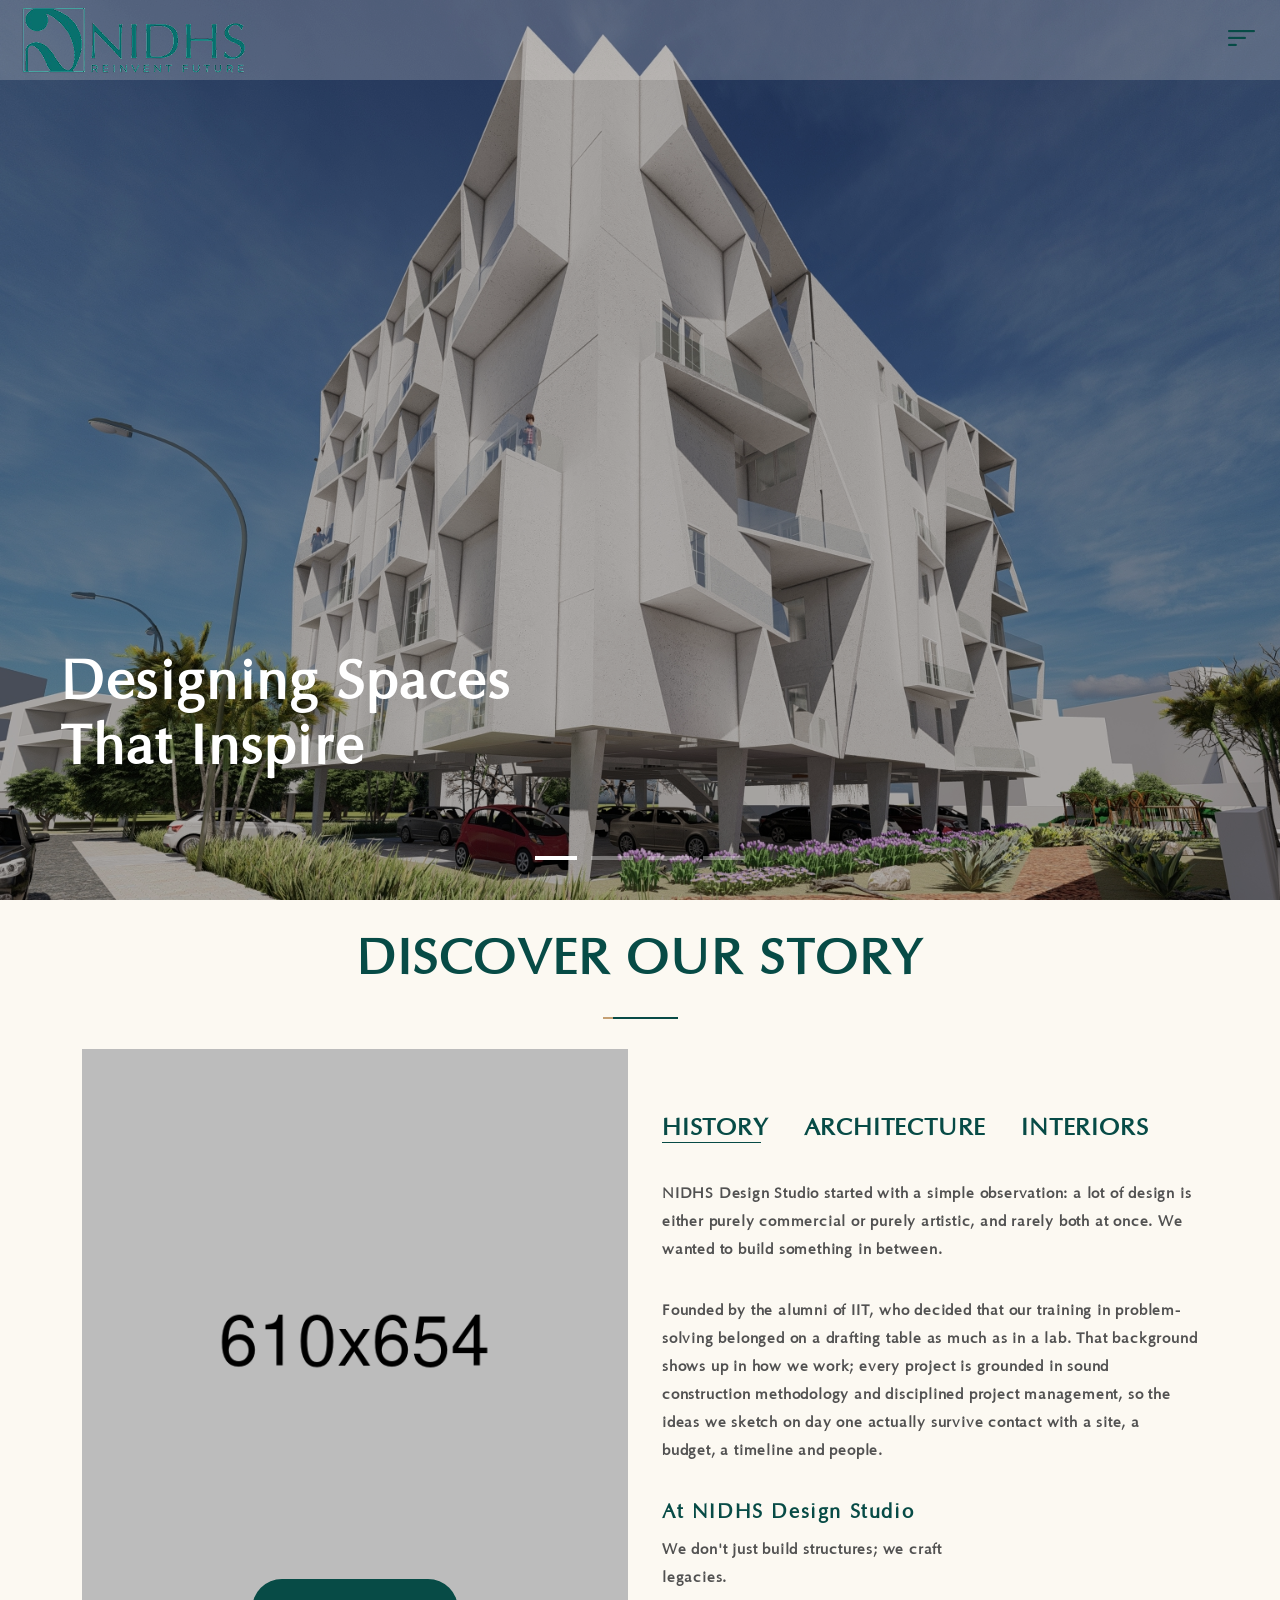
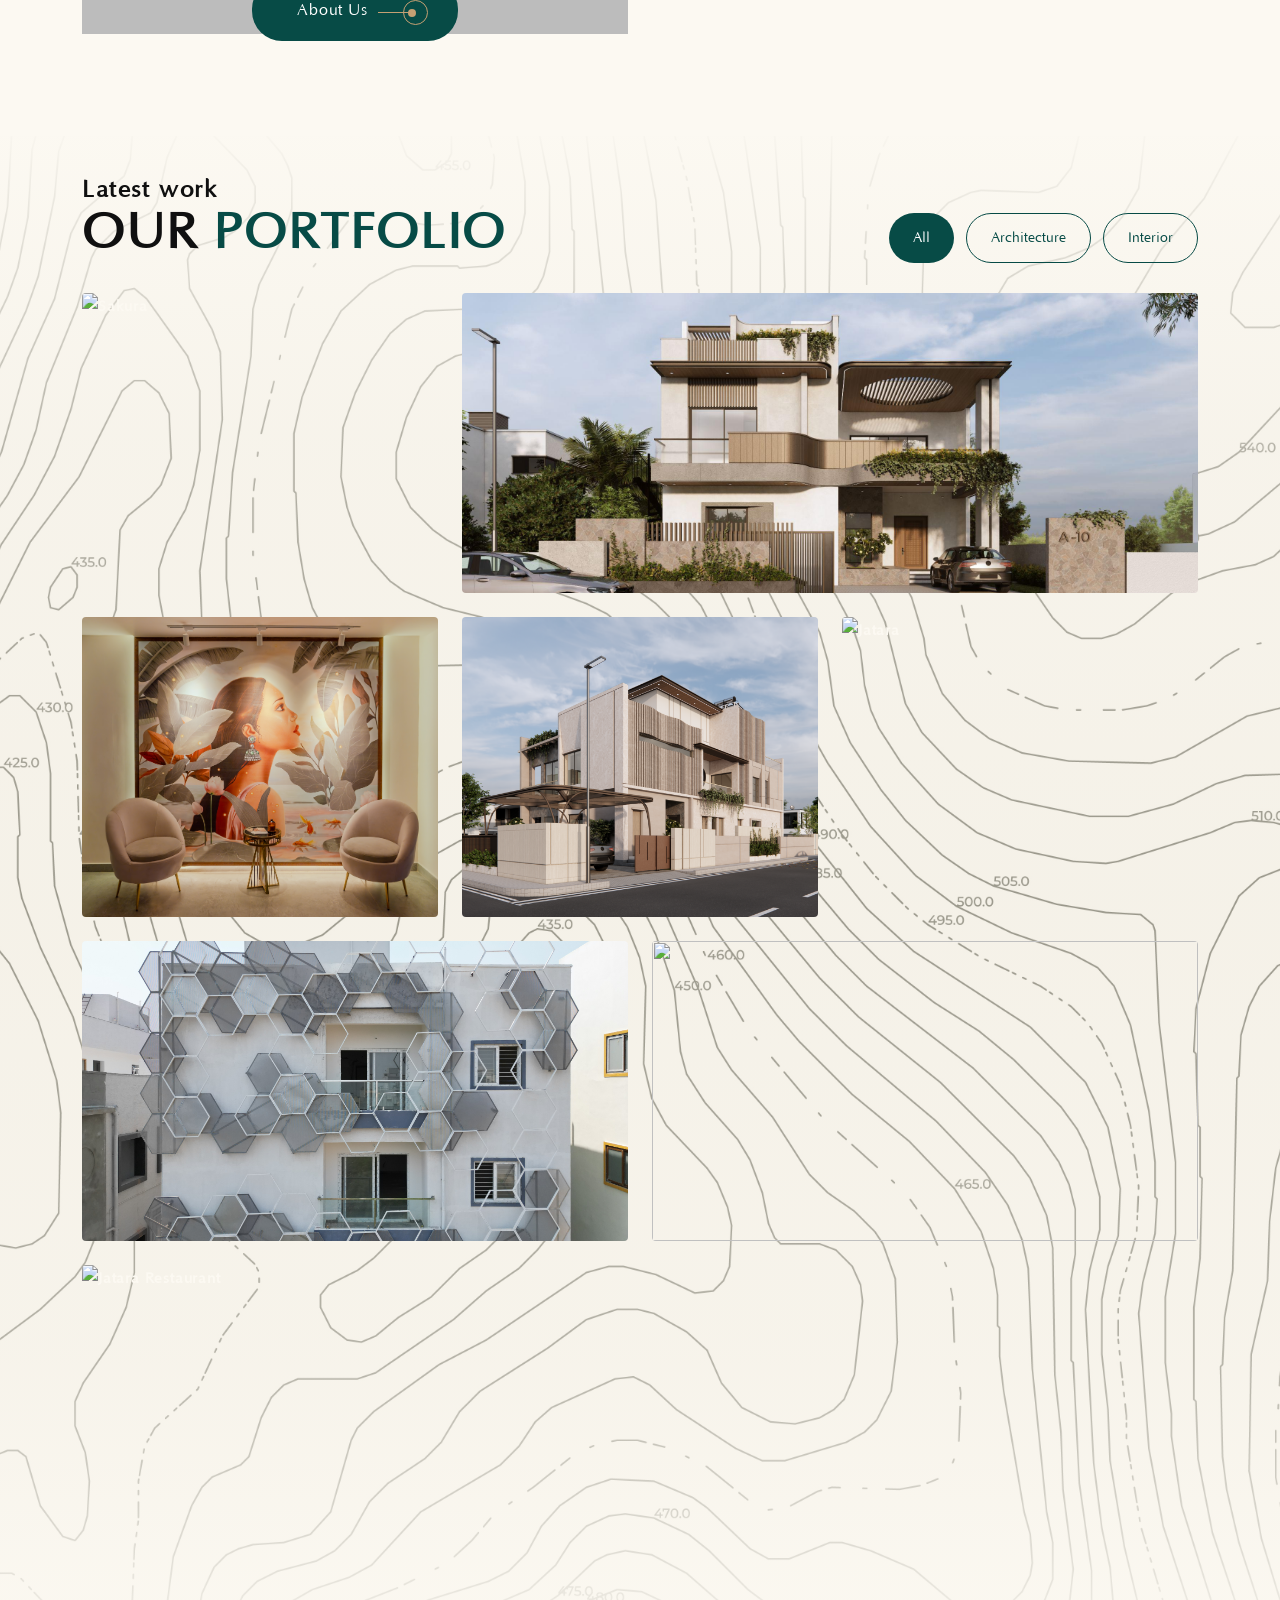
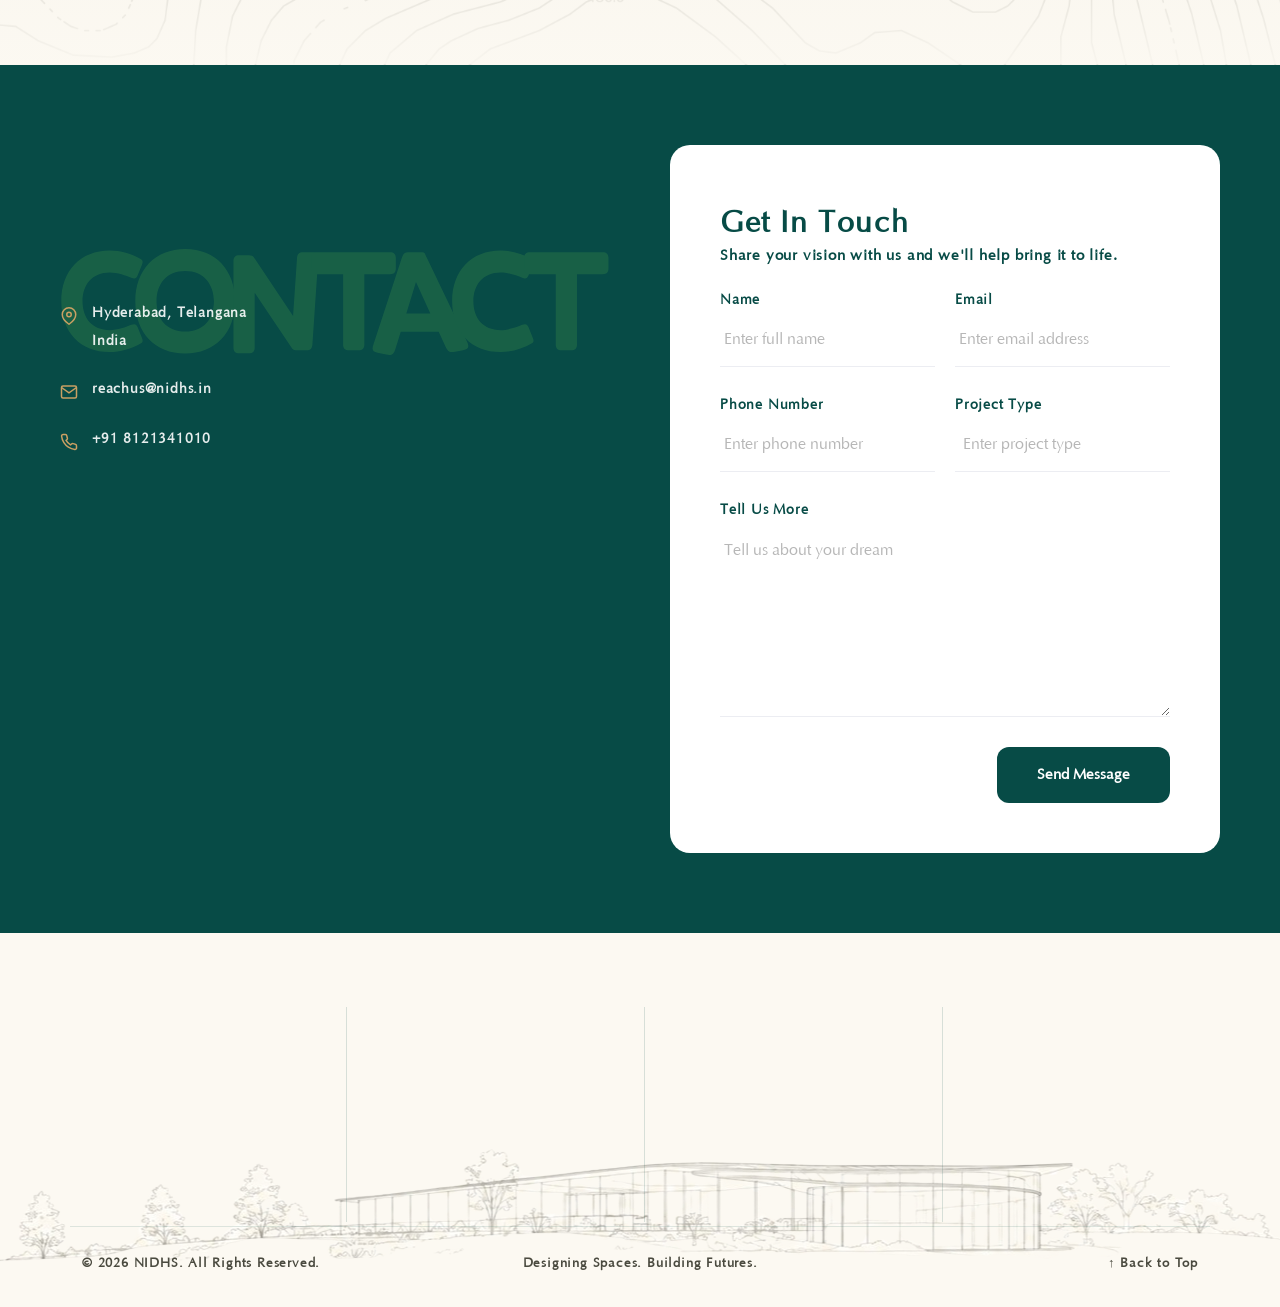
==== index.html @ 34f8f17a "Initial commit" ====
<!DOCTYPE HTML>
<html lang="en-US">

<head>
	<meta charset="UTF-8">
	<meta http-equiv="x-ua-compatible" content="ie=edge">
	<title>NIDHS</title>
	<meta name="description" content="">
	<meta name="viewport" content="width=device-width, initial-scale=1">
	<!-- Favicon -->
	<link rel="icon" type="image/png" sizes="56x56" href="assets/images/fav-icon/icon.png">
	<!-- bootstrap CSS -->
	<link rel="stylesheet" href="assets/css/bootstrap.min.css" type="text/css" media="all">
	<!-- carousel CSS -->
	<link rel="stylesheet" href="assets/css/owl.carousel.min.css" type="text/css" media="all">
	<!-- animate CSS -->
	<link rel="stylesheet" href="assets/css/animate.css" type="text/css" media="all">
	<!-- animated-text CSS -->
	<link rel="stylesheet" href="assets/css/animated-text.css" type="text/css" media="all">
	<!-- font-awesome CSS -->
	<link rel="stylesheet" href="assets/css/all.min.css" type="text/css" media="all">
	<!-- font-flaticon CSS -->
	<link rel="stylesheet" href="assets/css/flaticon.css" type="text/css" media="all">
	<!-- theme-default CSS -->
	<link rel="stylesheet" href="assets/css/theme-default.css" type="text/css" media="all">
	<!-- meanmenu CSS -->
	<link rel="stylesheet" href="assets/css/meanmenu.min.css" type="text/css" media="all">
	<!-- transitions CSS -->
	<link rel="stylesheet" href="assets/css/owl.transitions.css" type="text/css" media="all">
	<!-- venobox CSS -->
	<link rel="stylesheet" href="venobox/venobox.css" type="text/css" media="all">

	<!-- bootstrap icons -->
	<link rel="stylesheet" href="assets/css/bootstrap-icons.css" type="text/css" media="all">

	<!-- Main Style CSS -->
	<link rel="stylesheet" href="assets/css/style.css" type="text/css" media="all">
	<!-- responsive CSS -->
	<link rel="stylesheet" href="assets/css/responsive.css" type="text/css" media="all">

	<!-- modernizr js -->
	<script src="assets/js/vendor/modernizr-3.5.0.min.js"></script>
</head>

<body>

	<!-- loder -->
	 <div class="loader-wrapper">
		<!-- <div class="loader"></div> -->
		<video class="loader-video" autoplay muted playsinline>
        	<source src="assets/images/Nidhs_loader.mp4" type="video/mp4">
    	</video>
		<div class="loder-section left-section"></div>
		<div class="loder-section right-section"></div>
	</div> 



	<!--==================================================-->
	<!-- Start Main Menu Area -->
	<!--==================================================-->
	<div id="sticky-header" class="hendre_nav_manu two">
		<div class="container-fluid">
			<div class="row align-items-center">
				<div class="col-lg-2">
					<div class="logo">
						<a class="logo_img" href="index.html" title="hendre">
							<img src="assets/images/NIDHSlogo.png" alt="logo">
						</a>
						<a class="main_sticky" href="index.html" title="hendre">
							<img src="assets/images/NIDHSlogo.png" alt="logo">
						</a>
					</div>
				</div>
				<div class="col-lg-7">
					
				</div>
				<div class="col-lg-3">
					<div class="sidebar-btn style_two">
						<div class="nav-btn navSidebar-button style_two"><span><i class="bi bi-filter-left"></i></span></div>							
					</div>
				</div>
			</div>
		</div>
	</div>

	<!--==================================================-->
	<!-- Sidebar Cart Item -->
	<!--==================================================-->

	<div class="xs-sidebar-group info-group">
		<div class="xs-sidebar-widget">
			<div class="sidebar-widget-container">
				<div class="menu-visual-pane" >

					<div class="menu-visual-content">
						<h1>Designing <br>Spaces <br>That Inspire.</h1>

						<div class="menu-featured-project">
							<span class="fp-label">FEATURED PROJECT</span>
							<h4>Sakura -A Far Eastern Kitchen</h4>
							<p>Restaurant<br>Hyderabad, Telangana<br>2024</p>
							<a href="sakura.html" class="view-project-link">VIEW PROJECT <i class="fas fa-arrow-right"></i></a>
						</div>
					</div>
				</div>

				<!-- RIGHT: nav pane -->
				<div class="menu-nav-pane">
					<div class="menu-nav-header">
						<div class="menu-brand">
							<div class="logo">
							<a class="logo_img" href="index.html" title="hendre">
								<img src="assets/images/NIDHSlogo.png" alt="logo">
							</a>
							</div>
						</div>
						<a href="#" class="close-side-widget">
							<i class="fas fa-times"></i>
						</a>
					</div>

					<!-- <span class="menu-label">MENU</span> -->

					<!-- <ul class="menu-nav-list">
						<li><a href="#portfolio">PROJECTS <span>01</span></a></li>
						<li><a href="#aboutus">ABOUT <span>02</span></a></li>
						<li><a href="#blogs">BLOGS <span>03</span></a></li>
						<li><a href="#contactus">CONTACT <span>04</span></a></li>
					</ul> -->
					<ul class="menu-nav-list">
						<li><a href="#portfolio">PROJECTS </a></li>
						<li><a href="#aboutus">ABOUT </a></li>
						<li><a href="#blogs">BLOGS </a></li>
						<li><a href="#contactus">CONTACT </a></li>
					</ul>

					<div class="menu-contact-row">
						<div class="contact-item">
							<i class="fas fa-map-marker-alt"></i>
							<span>Hyderabad, Telangana<br>India</span>
						</div> 
						<div class="contact-item">
							<i class="fas fa-envelope"></i>
							<span>reachus@nidhs.in</span>
						</div>
						<div class="contact-item">
							<i class="fas fa-phone-alt"></i>
							<span>+91 8121341010</span>
						</div>
					</div>
				</div>

			</div>
		</div>
	</div>
	
	<!--==================================================-->
	<!--End Sidebar Cart Item -->
	<!--==================================================-->


	<!-- Hero Section -->
	<section id="herosection" class="hero-slider">
		<div class="hero-slider__track">

			<div class="hero-slider__slide is-active" data-index="0">
				<img class="hero-slider__media" src="assets/images/1.jpg" alt="">
				<div class="hero-slider__overlay"></div>
			</div>

			<div class="hero-slider__slide" data-index="1">
				<video class="hero-slider__media" autoplay muted playsinline loop>
					<source src="assets/images/portfolio/DJI_0181.MP4" type="video/mp4">
				</video>
				<div class="hero-slider__overlay"></div>
			</div>

			<div class="hero-slider__slide" data-index="2">
				<img class="hero-slider__media" src="assets/images/A54 - Elevation (2).png" alt="">
				<div class="hero-slider__overlay"></div>
			</div>

			<div class="hero-slider__slide" data-index="3">
				<img class="hero-slider__media" src="assets/images/BTR A10 - Elevation 1.jpg" alt="">
				<div class="hero-slider__overlay"></div>
			</div>

		</div>

		<div class="hero-slider__content">
			<h1 class="hero-slider__title">Designing Spaces<br>That Inspire</h1>
		</div>

		<div class="hero-slider__dots">
			<button class="hero-slider__dot is-active" data-slide="0" aria-label="Slide 1">
				<span class="hero-slider__dot-progress"></span>
			</button>
			<button class="hero-slider__dot" data-slide="1" aria-label="Slide 2">
				<span class="hero-slider__dot-progress"></span>
			</button>
			<button class="hero-slider__dot" data-slide="2" aria-label="Slide 3">
				<span class="hero-slider__dot-progress"></span>
			</button>
			<button class="hero-slider__dot" data-slide="3" aria-label="Slide 4">
				<span class="hero-slider__dot-progress"></span>
			</button>
		</div>
	</section>

	<!--==================================================-->
	<!-- Start about-area -->
	<!--==================================================-->

	<div id="aboutus" class="about-area one upper">
		<div class="container">
			<div class="row align-items-center">
				<div class="col-lg-12">
					<div class="section-title upper">
						<div class="main-title">
							<h1></h1>
						</div>
						<div class="sub-title">
							<h2>DISCOVER OUR <span>STORY</span></h2>
						</div>
					</div>

				</div>
			</div>
			<div class="row align-items-center">
				<div class="col-lg-6">
					<div class="single-about-left wow fadeInLeft">
						<div class="about-thumb">
							<img src="assets/images/about/about-one.png" alt="">
						</div>
						<div class="about-button">
							<a>About Us</a>
						</div>
					</div>
				</div>
				<div class="col-lg-6">
					<div class="single-about-right wow fadeInRight">
						<div class="appoinment-tab">
							<div class="tab">
								<ul class="tabs">
									<li class="boder"><a href="#">HISTORY</a></li>
									<li><a href="#">Architecture </a></li>
									<li><a href="#">Interiors</a></li>
								</ul> 
								<div class="tab_content">
									<div class="tabs_item">
										<div class="post-comment-description">
											<p> NIDHS Design Studio started with a simple observation: a lot of design is either purely commercial or purely artistic, and rarely both at once. We wanted to build something in between.</p>
											<p>Founded by the alumni of IIT, who decided that our training in problem-solving belonged on a drafting table as much as in a lab. That background shows up in how we work; every project is grounded in sound construction methodology and disciplined project management, so the ideas we sketch on day one actually survive contact with a site, a budget, a timeline and people. </p>
										</div>
										<!-- <div class="tab-thumb">
											<img src="assets/images/about/about-1.jpg" alt="">
										</div> -->
										<div class="tab-title">
											<h3>At NIDHS Design Studio</h3>
											<p>We don't just build structures; we craft legacies.</p>
										</div>
									</div> 
									<div class="tabs_item">
										<div class="post-comment-description">
											<p>We design buildings that hold up to scrutiny - structurally, functionally, and visually. Our approach starts with how a space will actually be used, not just how it will photograph. </p>
										</div>
										<div class="tab-thumb">
											<img src="assets/images/about/about-1.jpg" alt="">
										</div>

									</div> 
									<div class="tabs_item">
										<div class="post-comment-description">
											<p>Good interiors solve a problem before they express a style. We design homes, offices, and commercial spaces that fit the people using them - their habits, their scale, their budget — and still look like something worth walking into. </p>
										</div> 
										<div class="tab-thumb">
											<img src="assets/images/about/about-1.jpg" alt="">
										</div>
									</div>
								</div> 
							</div>
						</div>
					</div>
				</div>
			</div>
		</div>
	</div>
	
	<!--==================================================-->
	<!-- End about-area -->
	<!--==================================================-->

	<!--==================================================-->
	<!-- Start project-area -->
	<!--==================================================-->

	<div id="portfolio" class="project-area one upper">
		<div class="container">
			
			<div class="pf-header">
				<div class="pf-header__text">
					<h2 style="color: #101010; font-size:24px;">Latest work</h2>
					<div class="works-title">
						<h2 style="color: #101010; font-size:50px; font-weight:600; line-height:58px;">OUR <span style="color: #074B46;">PORTFOLIO</span></h2>
					</div>
				</div>

				<div class="pf-filters">
					<button class="pf-filter-btn is-active" data-filter="all">All</button>
					<button class="pf-filter-btn" data-filter="architecture">Architecture</button>
					<button class="pf-filter-btn" data-filter="interior">Interior</button>
				</div>
			</div>
			
			<div class="pf-grid">

				<div class="pf-box" data-category="architecture">
					<div class="pf-thumb">
						<img src="assets/images/portfolio/sakura/DMP00426-HDR.jpg" alt="Sakura">
					</div>
					<div class="pf-content">
						<!-- <h4>ARCHITECTURE</h4> -->
						<h3>Sakura<br> -A Far Eastern Kitchen <br>Jubilee Hills, Hyderabad</h3>
						<div class="pf-button"><a href="./sakura.html">View Details</a></div>
					</div>
				</div>

				<div class="pf-box pf-big" data-category="architecture">
					<div class="pf-thumb">
						<img src="assets/images/portfolio/A10_preview.jpg" alt="Villa A10">
					</div>
					<div class="pf-content">
						<!-- <h4>ARCHITECTURE</h4> -->
						<h3>Luxury Modern <br> Building A10 <br> Hyderabad</h3>
						<div class="pf-button"><a href="./villaA10.html">View Details</a></div>
					</div>
				</div>

				<div class="pf-box" data-category="interior">
					<div class="pf-thumb">
						<img src="assets/images/portfolio/skintis/DMP00104-HDR-Enhanced-NR.jpg" alt="Sakura">
					</div>
					<div class="pf-content">
						<!-- <h4>ARCHITECTURE</h4> -->
						<h3>Feature Wall Design <br>Jubilee Hills, Hyderabad</h3>
						<div class="pf-button"><a href="./skintis.html">View Details</a></div>
					</div>
				</div>

				<div class="pf-box" data-category="architecture">
					<div class="pf-thumb">
						<img src="assets/images/portfolio/A54/A54 - Elevation (2).png" alt="">
					</div>
					<div class="pf-content">
						<!-- <h4>ARCHITECTURE</h4> -->
						<h3>Independent Building <br> A54 <br> Hyderabad</h3>
						<div class="pf-button"><a href="./villaA54.html">View Details</a></div>
					</div>
				</div>
	

				<div class="pf-box" data-category="interior">
					<div class="pf-thumb">
						<img src="assets/images/portfolio/jatara/DMP00693-HDR.jpg" alt="Jatara">
					</div>
					<div class="pf-content">
						<!-- <h4>ARCHITECTURE</h4> -->
						<h3>Jatara <br> Restaurant <br> Hyderabd</h3>
						<div class="pf-button"><a href="./jatara.html">View Details</a></div>
					</div>
				</div>

				<div class="pf-box" data-category="interior">
					<div class="pf-thumb">
						<img src="assets/images/portfolio/proj5.JPG" alt="">
					</div>
					<div class="pf-content">
						<!-- <h4>ARCHITECTURE</h4> -->
						<h3>Villa Interior</h3>
						<div class="pf-button"><a href="./villaA10.html">View Details</a></div>
					</div>
				</div>

				<div class="pf-box" data-category="architecture">
					<div class="pf-thumb">
						<img src="assets/images/portfolio/skintis/DMP00343-HDR.jpg" alt="">
					</div>
					<div class="pf-content">
						<!-- <h4>ARCHITECTURE</h4> -->
						<h3>Skintis Dermatology Clinic<br> Hyderabad</h3>
						<div class="pf-button"><a href="./skintis.html">View Details</a></div>
					</div>
				</div>	
			

				<div class="pf-box pf-big" data-category="interior">
					<div class="pf-thumb">
						<img src="assets/images/portfolio/jatara/DMP00651-HDR.jpg" alt="Jatara Restaurant">
					</div>
					<div class="pf-content">
						<!-- <h4>ARCHITECTURE</h4> -->
						<h3>Indian Restaurant <br> Interior <br> Hyderabad</h3>
						<div class="pf-button"><a href="./jatara.html">View Details</a></div>
					</div>
				</div>

			</div>
		</div>
	</div>

	<!--==================================================-->
	<!-- End project-area -->
	<!--==================================================-->

	<!--==================================================-->
	<!-- Start blog-area -->
	<!--==================================================-->

	<!-- <div id="blogs" class="blog-area one upper">
		<div class="container">
			<div class="row align-items-center">
				<div class="col-lg-12">
					<div class="section-title upper pb-3">
						<div class="main-title">
							<h1>BLOG POST </h1>
						</div>
						<div class="sub-title">
							<h2>LATEST <span>BLOGS</span></h2>
						</div>
					</div>
					
				</div>
			</div>
			<div class="row">
				<div class="col-lg-4 col-md-6">
					<div class="single-blog-box wow fadeInLeft">
						<div class="blog-thumb">
							<img src="assets/images/portfolio/proj4.JPG" alt="">
						</div>
						<div class="blog-title">
							<h4>August 10, 2024 <span>Interior</span></h4>
							<h3><a >Top 10 Modern Building Design in Califronia, USA</a></h3>
						</div>
						<div class="blog-button">
							<a>View Details</a>
						</div>
					</div>
				</div>
				<div class="col-lg-4 col-md-6">
					<div class="single-blog-box wow fadeInUp">
						<div class="blog-thumb">
							<img src="assets/images/portfolio/proj5.JPG" alt="">
						</div>
						<div class="blog-title">
							<h4>August 10, 2024 <span>Interior</span></h4>
							<h3><a>Best Equipment for Architecture and Interior Design</a></h3>
						</div>
						<div class="blog-button">
							<a>View Details</a>
						</div>
					</div>
				</div>
				<div class="col-lg-4 col-md-6">
					<div class="single-blog-box wow fadeInRight">
						<div class="blog-thumb">
							<img src="assets/images/portfolio/proj4.JPG" alt="">
						</div>
						<div class="blog-title">
							<h4>August 10, 2024 <span>Interior</span></h4>
							<h3><a>5 Awesome and Beautiful House in Dhaka, Bangladesh</a></h3>
						</div>
						<div class="blog-button">
							<a>View Details</a>
						</div>
					</div>
				</div>
			</div>
		</div>
	</div>
	 -->
	<!--==================================================-->
	<!-- End blog-area -->
	<!--==================================================-->

	<section id="contactus" class="cu-contact">
		<div class="cu-contact__inner">

			<div class="cu-contact__info">
				
				<div class="cu-contact__bg-decor" style="background-image: url('assets/images/CONTACT.svg')"></div>

				<!-- <div class="cu-contact__info-content">
					<h2 class="cu-contact__title">Let's Talk  <br> About Your <span style="color: #51BB6F;"> Project </span></h2>
					
					<p class="cu-contact__subtitle">We'll create high-quality Interior and exterior construction. Converting  your style into your living spaces and buildings.</p>
				</div> -->

				<div class="cu-contact__details">
					<div class="cu-contact__detail-item">
						<span class="cu-contact__icon">
							<svg width="18" height="18" viewBox="0 0 24 24" fill="none" stroke="currentColor" stroke-width="2"><path d="M21 10c0 7-9 13-9 13s-9-6-9-13a9 9 0 0 1 18 0z"/><circle cx="12" cy="10" r="3"/></svg>
						</span>
						<span>Hyderabad, Telangana<br>India</span>
					</div>
					<div class="cu-contact__detail-item">
						<span class="cu-contact__icon">
							<svg width="18" height="18" viewBox="0 0 24 24" fill="none" stroke="currentColor" stroke-width="2"><path d="M4 4h16v16H4z" opacity="0"/><path d="M22 6l-10 7L2 6"/><rect x="2" y="4" width="20" height="16" rx="2"/></svg>
						</span>
						<span>reachus@nidhs.in</span>
					</div>
					<div class="cu-contact__detail-item">
						<span class="cu-contact__icon">
							<svg width="18" height="18" viewBox="0 0 24 24" fill="none" stroke="currentColor" stroke-width="2"><path d="M22 16.92v3a2 2 0 0 1-2.18 2 19.79 19.79 0 0 1-8.63-3.07 19.5 19.5 0 0 1-6-6 19.79 19.79 0 0 1-3.07-8.67A2 2 0 0 1 4.11 2h3a2 2 0 0 1 2 1.72c.127.96.361 1.903.7 2.81a2 2 0 0 1-.45 2.11L8.09 9.91a16 16 0 0 0 6 6l1.27-1.27a2 2 0 0 1 2.11-.45c.907.339 1.85.573 2.81.7A2 2 0 0 1 22 16.92z"/></svg>
						</span>
						<span>+91 8121341010</span>
					</div>
				</div>
			</div>

			<div class="cu-contact__card">
				<h3 style="color: #074B46;">Get In Touch</h3>
				<p  style="color: #074B46;">Share your vision with us and we'll help bring it to life.</p>
				<form class="cu-contact__form">

					<div class="cu-contact__row">
						<div class="cu-contact__field">
							<label style="color: #074B46;">Name</label>
							<input type="text" name="name" placeholder="Enter full name" required>
						</div>
						<div class="cu-contact__field">
							<label style="color: #074B46;">Email</label>
							<input type="email" name="email" placeholder="Enter email address" required>
						</div>
					</div>

					<div class="cu-contact__row">
						<div class="cu-contact__field">
							<label style="color: #074B46;">Phone Number</label>
							<input type="tel" name="phone" placeholder="Enter phone number">
						</div>
						<div class="cu-contact__field">
							<label style="color: #074B46;">Project Type</label>
							<input type="text" name="project_type" placeholder=" Enter project type">
						</div>
					</div>

					<div class="cu-contact__field cu-contact__field--full">
						<label style="color: #074B46;">Tell Us More</label>
						<textarea name="message" rows="6" placeholder="Tell us about your dream"></textarea>
					</div>

					<button type="submit" class="cu-contact__submit">Send Message</button>
				</form>
			</div>

		</div>
	</section>

	<!--==================================================-->
	<!-- Start Footer Section  -->
	<!--==================================================-->

	<div class="footer-section upper">
		<div class="container" >
			<div class="row footer-row">

				<div class="col-lg-3 col-md-6">
					<div class="widgets-company-info-box wow fadeInUp">
						<div class="footer-logo">
							<a class="logo_img" href="index.html" title="hendre">
								<img src="assets/images/NIDHSlogo.png" alt="logo">
							</a>
						</div>
						<div class="company-info-desc">
							<p>NIDHS is an architecture and design studio driven by innovation, craftsmanship and a commitment to creating meaningful spaces.</p>
						</div>
					</div>
				</div>

				<div class="col-lg-3 col-md-6">
					<div class="widgets-company-info wow fadeInLeft">
						<div class="widgets-company-content">
							<div class="widgets-company-title">
								<h3>Explore</h3>
								<div class="footer-underline"></div>
							</div>
							<div class="widgets-company-icon-list">
								<ul>
									<li><a class="a" href="#aboutus">About Us</a></li>
									<li><a class="a" href="#portfolio">Projects</a></li>
									<li><a class="a" href="#blogs">Blogs</a></li>
									<li><a class="a" href="#contactus">Contact</a></li>
								</ul>
							</div>
						</div>
					</div>
				</div>

				<div class="col-lg-3 col-md-6">
					<div class="widgets-company-info wow fadeInLeft">
						<div class="widgets-company-content">
							<div class="widgets-company-title">
								<h3>Contact</h3>
								<div class="footer-underline"></div>
							</div>
							<div class="widgets-company-icon-list">
								<ul class="contact-list">
									<li><i class="bi bi-geo-alt"></i> <span>Hyderabad, Telangana India</span></li>
									<li><i class="bi bi-envelope"></i> <span>reachus@nidhs.in</span></li>
									<li><i class="bi bi-telephone"></i> <span>+91 8121341010</span></li>
								</ul>
							</div>
						</div>
					</div>
				</div>

				<div class="col-lg-3 col-md-6">
					<div class="widgets-company-info wow fadeInLeft">
						<div class="widgets-company-content">
							<div class="widgets-company-title">
								<h3>Follow Us</h3>
								<div class="footer-underline"></div>
							</div>
							<div class="widgets-company-icon-list">
								<ul class="social-list">
									<li><a class="a" href="#"><i class="fab fa-instagram"></i> Instagram</a></li>
									<li><a class="a" href="#"><i class="fab fa-linkedin-in"></i> LinkedIn</a></li>
								</ul>
							</div>
						</div>
					</div>
				</div>

			</div>

		
			<div class="row mg-tp align-items-center footer-bottom-row">
				<div class="col-lg-4">
					<div class="copy-rights">
						<p>© 2026 NIDHS. All Rights Reserved.</p>
					</div>
				</div>
				<div class="col-lg-4 text-center">
					<p class="footer-tagline">Designing Spaces. Building Futures.</p>
				</div>
				<div class="col-lg-4 text-end">
					<a class="a back-to-top" href="#top">↑ Back to Top</a>
				</div>
			</div>

		</div>
	</div>

	<!--==================================================-->
	<!-- End  Footer Section  -->
	<!--==================================================-->



	<!-- jquery js -->
	<script src="assets/js/vendor/jquery-3.6.2.min.js"></script>
	<!-- bootstrap js -->
	<script src="assets/js/bootstrap.min.js"></script>
	<!-- carousel js -->
	<script src="assets/js/owl.carousel.min.js"></script>
	<!-- counterup js -->
	<script src="assets/js/jquery.counterup.min.js"></script>
	<!-- waypoints js -->
	<script src="assets/js/waypoints.min.js"></script>
	<!-- wow js -->
	<script src="assets/js/wow.js"></script>
	<!-- imagesloaded js -->
	<script src="assets/js/imagesloaded.pkgd.min.js"></script>
	<!-- venobox js -->
	<script src="venobox/venobox.js"></script>

	<!--  animated-text js -->
	<script src="assets/js/animated-text.js"></script>
	<!-- venobox min js -->
	<script src="venobox/venobox.min.js"></script>
	<!-- isotope js -->
	<script src="assets/js/isotope.pkgd.min.js"></script>
	<!-- jquery meanmenu js -->
	<script src="assets/js/jquery.meanmenu.js"></script>

	<!-- jquery scrollup js -->
	<script src="assets/js/jquery.scrollUp.js"></script>

	<script src="assets/js/jquery.barfiller.js"></script>
	<!-- jquery js -->

	<script src="assets/js/popper.min.js"></script>

	<!-- theme js -->
	<script src="assets/js/theme.js"></script>
	<script src="assets/js/hero.js"></script>

	<!-- nav links auto closing sidebar -->
	<script>
	document.addEventListener('DOMContentLoaded', function () {
		var sidebarGroup = document.querySelector('.xs-sidebar-group.info-group');
		if (!sidebarGroup) return;

		var navLinks = sidebarGroup.querySelectorAll('.menu-nav-list a');

		navLinks.forEach(function (link) {
			link.addEventListener('click', function () {
				sidebarGroup.classList.remove('isActive');
			});
		});
	});
	</script>

	<!-- nav apearing on scroll -->

	<script>
		document.addEventListener('DOMContentLoaded', function () {
			var header = document.getElementById('sticky-header');
			var hero = document.getElementById('herosection');

			if (!header || !hero) return;

			var lastScrollY = window.scrollY;
			var SCROLL_UP_THRESHOLD = 3;

			window.addEventListener('scroll', function () {
				var currentScrollY = window.scrollY;
				var heroHeight = hero.offsetHeight;
				var withinHero = currentScrollY < heroHeight;

				if (withinHero) {
					// always visible while in the hero
					header.classList.remove('nav-hidden');
				} else {
					// past the hero: hide on scroll down, show on 3px+ scroll up
					if (currentScrollY > lastScrollY) {
						header.classList.add('nav-hidden');
					} else if (currentScrollY < lastScrollY - SCROLL_UP_THRESHOLD) {
						header.classList.remove('nav-hidden');
					}
				}

				lastScrollY = currentScrollY;
			}, { passive: true });
		});
	</script>

	<!-- for project background transition -->
	<script>
		document.addEventListener('DOMContentLoaded', function () {
			var section = document.querySelector('.project-area.one.upper');
			if (!section) return;

			var observer = new IntersectionObserver(function (entries) {
				entries.forEach(function (entry) {
					if (entry.isIntersecting) {
						section.classList.add('is-visible');
						observer.unobserve(entry.target);
					}
				});
			}, {
				threshold: 0.15
			});

			observer.observe(section);
		});
	</script>
	
	<!-- projects grid rearranging -->
	<!-- <script>
		document.addEventListener('DOMContentLoaded', function () { 
			var grid = document.querySelector('.pf-grid');
			if (!grid) return;

			var boxes = Array.prototype.slice.call(grid.querySelectorAll('.pf-box'));
			var HOVER_DELAY = 150;      // delay before fully resetting on leave
			var TRANSITION_MS = 550;    // match/slightly exceed your CSS transition duration

			var currentActive = null;
			var pendingBox = null;
			var locked = false;
			var lockTimer = null;
			var leaveTimer = null;

			function applyActive(box) {
				boxes.forEach(function (b) {
					if (b === box) {
						b.classList.add('pf-active');
						b.classList.remove('pf-shrink');
					} else {
						b.classList.remove('pf-active');
						b.classList.add('pf-shrink');
					}
				});
			}

			function lock() {
				locked = true;
				clearTimeout(lockTimer);
				lockTimer = setTimeout(function () {
					locked = false;
					// if the mouse settled on a different box while locked, honor it now
					if (pendingBox && pendingBox !== currentActive) {
						activate(pendingBox);
					}
				}, TRANSITION_MS);
			}

			function activate(box) {
				clearTimeout(leaveTimer);
				if (box === currentActive) return;
				currentActive = box;
				applyActive(box);
				lock();
			}

			function resetAll() {
				currentActive = null;
				pendingBox = null;
				boxes.forEach(function (b) {
					b.classList.remove('pf-active');
					b.classList.remove('pf-shrink');
				});
			}

			boxes.forEach(function (box) {
				box.addEventListener('mouseenter', function () {
					clearTimeout(leaveTimer);
					pendingBox = box;
					if (locked) return;      // mid-transition — just remember, don't switch yet
					activate(box);
				});

				box.addEventListener('mouseleave', function () {
					if (pendingBox === box) pendingBox = null;
					leaveTimer = setTimeout(function () {
						if (!pendingBox) resetAll();
					}, HOVER_DELAY);
				});
			});

			grid.addEventListener('mouseleave', function () {
				pendingBox = null;
				leaveTimer = setTimeout(resetAll, HOVER_DELAY);
			});
		});
	</script> -->

	<!-- for project filters -->
	<script>
		document.addEventListener('DOMContentLoaded', function () {
			var filterBtns = document.querySelectorAll('.pf-filter-btn');
			var boxes = document.querySelectorAll('.pf-box');

			filterBtns.forEach(function (btn) {
				btn.addEventListener('click', function () {
					var filter = btn.getAttribute('data-filter');

					filterBtns.forEach(function (b) { b.classList.remove('is-active'); });
					btn.classList.add('is-active');

					boxes.forEach(function (box) {
						var category = box.getAttribute('data-category');
						if (filter === 'all' || category === filter) {
							box.classList.remove('pf-hidden');
						} else {
							box.classList.add('pf-hidden');
						}
					});
				});
			});
		});
	</script>

	<script>
		document.querySelector('.cu-contact__form').addEventListener('submit', function (e) {
		e.preventDefault();

		const form = e.target;
		const name = form.name.value.trim();
		const email = form.email.value.trim();
		const phone = form.phone.value.trim();
		const projectType = form.project_type.value.trim();
		const message = form.message.value.trim();

		const text =
			`*Hey NIDHS!*%0A` +
			`This is ${encodeURIComponent(name)}%0A` +
			`Email- ${encodeURIComponent(email)}%0A` +
			`Phone- ${encodeURIComponent(phone)}%0A` +
			`Project Type- ${encodeURIComponent(projectType)}%0A` +
			`My Message- ${encodeURIComponent(message)}`;

		const whatsappNumber = "919908818319"; // country code + number, no + or spaces
		const url = `https://wa.me/${whatsappNumber}?text=${text}`;

		window.open(url, '_blank');
		});
	</script>

</body>

</html>
---- assets/css/animated-text.css ----
.cd-words-wrapper{display:inline-block;position:relative;text-align:left}.cd-words-wrapper b{display:inline-block;position:absolute;white-space:nowrap;left:0;top:0}.cd-words-wrapper b.is-visible{position:relative}.no-js .cd-words-wrapper b{opacity:0}.no-js .cd-words-wrapper b.is-visible{opacity:1}.cd-headline.rotate-1 .cd-words-wrapper{-webkit-perspective:300px;-moz-perspective:300px;perspective:300px}.cd-headline.rotate-1 b{opacity:0;-webkit-transform-origin:50% 100%;-moz-transform-origin:50% 100%;-ms-transform-origin:50% 100%;-o-transform-origin:50% 100%;transform-origin:50% 100%;-webkit-transform:rotateX(180deg);-moz-transform:rotateX(180deg);-ms-transform:rotateX(180deg);-o-transform:rotateX(180deg);transform:rotateX(180deg)}.cd-headline.rotate-1 b.is-visible{opacity:1;-webkit-transform:rotateX(0deg);-moz-transform:rotateX(0deg);-ms-transform:rotateX(0deg);-o-transform:rotateX(0deg);transform:rotateX(0deg);-webkit-animation:cd-rotate-1-in 1.2s;-moz-animation:cd-rotate-1-in 1.2s;animation:cd-rotate-1-in 1.2s}.cd-headline.rotate-1 b.is-hidden{-webkit-transform:rotateX(180deg);-moz-transform:rotateX(180deg);-ms-transform:rotateX(180deg);-o-transform:rotateX(180deg);transform:rotateX(180deg);-webkit-animation:cd-rotate-1-out 1.2s;-moz-animation:cd-rotate-1-out 1.2s;animation:cd-rotate-1-out 1.2s}@-webkit-keyframes cd-rotate-1-in{0%{-webkit-transform:rotateX(180deg);opacity:0}35%{-webkit-transform:rotateX(120deg);opacity:0}65%{opacity:0}100%{-webkit-transform:rotateX(360deg);opacity:1}}@-moz-keyframes cd-rotate-1-in{0%{-moz-transform:rotateX(180deg);opacity:0}35%{-moz-transform:rotateX(120deg);opacity:0}65%{opacity:0}100%{-moz-transform:rotateX(360deg);opacity:1}}@keyframes cd-rotate-1-in{0%{-webkit-transform:rotateX(180deg);-moz-transform:rotateX(180deg);-ms-transform:rotateX(180deg);-o-transform:rotateX(180deg);transform:rotateX(180deg);opacity:0}35%{-webkit-transform:rotateX(120deg);-moz-transform:rotateX(120deg);-ms-transform:rotateX(120deg);-o-transform:rotateX(120deg);transform:rotateX(120deg);opacity:0}65%{opacity:0}100%{-webkit-transform:rotateX(360deg);-moz-transform:rotateX(360deg);-ms-transform:rotateX(360deg);-o-transform:rotateX(360deg);transform:rotateX(360deg);opacity:1}}@-webkit-keyframes cd-rotate-1-out{0%{-webkit-transform:rotateX(0deg);opacity:1}35%{-webkit-transform:rotateX(-40deg);opacity:1}65%{opacity:0}100%{-webkit-transform:rotateX(180deg);opacity:0}}@-moz-keyframes cd-rotate-1-out{0%{-moz-transform:rotateX(0deg);opacity:1}35%{-moz-transform:rotateX(-40deg);opacity:1}65%{opacity:0}100%{-moz-transform:rotateX(180deg);opacity:0}}@keyframes cd-rotate-1-out{0%{-webkit-transform:rotateX(0deg);-moz-transform:rotateX(0deg);-ms-transform:rotateX(0deg);-o-transform:rotateX(0deg);transform:rotateX(0deg);opacity:1}35%{-webkit-transform:rotateX(-40deg);-moz-transform:rotateX(-40deg);-ms-transform:rotateX(-40deg);-o-transform:rotateX(-40deg);transform:rotateX(-40deg);opacity:1}65%{opacity:0}100%{-webkit-transform:rotateX(180deg);-moz-transform:rotateX(180deg);-ms-transform:rotateX(180deg);-o-transform:rotateX(180deg);transform:rotateX(180deg);opacity:0}}.cd-headline.type .cd-words-wrapper{vertical-align:top;overflow:hidden}.cd-headline.type .cd-words-wrapper::after{content:'';position:absolute;right:0;top:50%;bottom:auto;-webkit-transform:translateY(-50%);-moz-transform:translateY(-50%);-ms-transform:translateY(-50%);-o-transform:translateY(-50%);transform:translateY(-50%);height:90%;width:1px;background-color:#aebcb9}.cd-headline.type .cd-words-wrapper.waiting::after{-webkit-animation:cd-pulse 1s infinite;-moz-animation:cd-pulse 1s infinite;animation:cd-pulse 1s infinite}.cd-headline.type .cd-words-wrapper.selected{background-color:#aebcb9}.cd-headline.type .cd-words-wrapper.selected::after{visibility:hidden}.cd-headline.type .cd-words-wrapper.selected b{color:#0d0d0d}.cd-headline.type b{visibility:hidden}.cd-headline.type b.is-visible{visibility:visible}.cd-headline.type i{position:absolute;visibility:hidden}.cd-headline.type i.in{position:relative;visibility:visible}@-webkit-keyframes cd-pulse{0%{-webkit-transform:translateY(-50%) scale(1);opacity:1}40%{-webkit-transform:translateY(-50%) scale(0.9);opacity:0}100%{-webkit-transform:translateY(-50%) scale(0);opacity:0}}@-moz-keyframes cd-pulse{0%{-moz-transform:translateY(-50%) scale(1);opacity:1}40%{-moz-transform:translateY(-50%) scale(0.9);opacity:0}100%{-moz-transform:translateY(-50%) scale(0);opacity:0}}@keyframes cd-pulse{0%{-webkit-transform:translateY(-50%) scale(1);-moz-transform:translateY(-50%) scale(1);-ms-transform:translateY(-50%) scale(1);-o-transform:translateY(-50%) scale(1);transform:translateY(-50%) scale(1);opacity:1}40%{-webkit-transform:translateY(-50%) scale(0.9);-moz-transform:translateY(-50%) scale(0.9);-ms-transform:translateY(-50%) scale(0.9);-o-transform:translateY(-50%) scale(0.9);transform:translateY(-50%) scale(0.9);opacity:0}100%{-webkit-transform:translateY(-50%) scale(0);-moz-transform:translateY(-50%) scale(0);-ms-transform:translateY(-50%) scale(0);-o-transform:translateY(-50%) scale(0);transform:translateY(-50%) scale(0);opacity:0}}.cd-headline.rotate-2 .cd-words-wrapper{-webkit-perspective:300px;-moz-perspective:300px;perspective:300px}.cd-headline.rotate-2 i, .cd-headline.rotate-2 em{display:inline-block;-webkit-backface-visibility:hidden;backface-visibility:hidden}.cd-headline.rotate-2 b{opacity:0}.cd-headline.rotate-2 i{-webkit-transform-style:preserve-3d;-moz-transform-style:preserve-3d;-ms-transform-style:preserve-3d;-o-transform-style:preserve-3d;transform-style:preserve-3d;-webkit-transform:translateZ(-20px) rotateX(90deg);-moz-transform:translateZ(-20px) rotateX(90deg);-ms-transform:translateZ(-20px) rotateX(90deg);-o-transform:translateZ(-20px) rotateX(90deg);transform:translateZ(-20px) rotateX(90deg);opacity:0}.is-visible .cd-headline.rotate-2 i{opacity:1}.cd-headline.rotate-2 i.in{-webkit-animation:cd-rotate-2-in 0.4s forwards;-moz-animation:cd-rotate-2-in 0.4s forwards;animation:cd-rotate-2-in 0.4s forwards}.cd-headline.rotate-2 i.out{-webkit-animation:cd-rotate-2-out 0.4s forwards;-moz-animation:cd-rotate-2-out 0.4s forwards;animation:cd-rotate-2-out 0.4s forwards}.cd-headline.rotate-2 em{-webkit-transform:translateZ(20px);-moz-transform:translateZ(20px);-ms-transform:translateZ(20px);-o-transform:translateZ(20px);transform:translateZ(20px)}.no-csstransitions .cd-headline.rotate-2 i{-webkit-transform:rotateX(0deg);-moz-transform:rotateX(0deg);-ms-transform:rotateX(0deg);-o-transform:rotateX(0deg);transform:rotateX(0deg);opacity:0}.no-csstransitions .cd-headline.rotate-2 i em{-webkit-transform:scale(1);-moz-transform:scale(1);-ms-transform:scale(1);-o-transform:scale(1);transform:scale(1)}.no-csstransitions .cd-headline.rotate-2 .is-visible i{opacity:1}@-webkit-keyframes cd-rotate-2-in{0%{opacity:0;-webkit-transform:translateZ(-20px) rotateX(90deg)}60%{opacity:1;-webkit-transform:translateZ(-20px) rotateX(-10deg)}100%{opacity:1;-webkit-transform:translateZ(-20px) rotateX(0deg)}}@-moz-keyframes cd-rotate-2-in{0%{opacity:0;-moz-transform:translateZ(-20px) rotateX(90deg)}60%{opacity:1;-moz-transform:translateZ(-20px) rotateX(-10deg)}100%{opacity:1;-moz-transform:translateZ(-20px) rotateX(0deg)}}@keyframes cd-rotate-2-in{0%{opacity:0;-webkit-transform:translateZ(-20px) rotateX(90deg);-moz-transform:translateZ(-20px) rotateX(90deg);-ms-transform:translateZ(-20px) rotateX(90deg);-o-transform:translateZ(-20px) rotateX(90deg);transform:translateZ(-20px) rotateX(90deg)}60%{opacity:1;-webkit-transform:translateZ(-20px) rotateX(-10deg);-moz-transform:translateZ(-20px) rotateX(-10deg);-ms-transform:translateZ(-20px) rotateX(-10deg);-o-transform:translateZ(-20px) rotateX(-10deg);transform:translateZ(-20px) rotateX(-10deg)}100%{opacity:1;-webkit-transform:translateZ(-20px) rotateX(0deg);-moz-transform:translateZ(-20px) rotateX(0deg);-ms-transform:translateZ(-20px) rotateX(0deg);-o-transform:translateZ(-20px) rotateX(0deg);transform:translateZ(-20px) rotateX(0deg)}}@-webkit-keyframes cd-rotate-2-out{0%{opacity:1;-webkit-transform:translateZ(-20px) rotateX(0)}60%{opacity:0;-webkit-transform:translateZ(-20px) rotateX(-100deg)}100%{opacity:0;-webkit-transform:translateZ(-20px) rotateX(-90deg)}}@-moz-keyframes cd-rotate-2-out{0%{opacity:1;-moz-transform:translateZ(-20px) rotateX(0)}60%{opacity:0;-moz-transform:translateZ(-20px) rotateX(-100deg)}100%{opacity:0;-moz-transform:translateZ(-20px) rotateX(-90deg)}}@keyframes cd-rotate-2-out{0%{opacity:1;-webkit-transform:translateZ(-20px) rotateX(0);-moz-transform:translateZ(-20px) rotateX(0);-ms-transform:translateZ(-20px) rotateX(0);-o-transform:translateZ(-20px) rotateX(0);transform:translateZ(-20px) rotateX(0)}60%{opacity:0;-webkit-transform:translateZ(-20px) rotateX(-100deg);-moz-transform:translateZ(-20px) rotateX(-100deg);-ms-transform:translateZ(-20px) rotateX(-100deg);-o-transform:translateZ(-20px) rotateX(-100deg);transform:translateZ(-20px) rotateX(-100deg)}100%{opacity:0;-webkit-transform:translateZ(-20px) rotateX(-90deg);-moz-transform:translateZ(-20px) rotateX(-90deg);-ms-transform:translateZ(-20px) rotateX(-90deg);-o-transform:translateZ(-20px) rotateX(-90deg);transform:translateZ(-20px) rotateX(-90deg)}}.cd-headline.loading-bar span{display:inline-block;padding: .2em 0}.cd-headline.loading-bar .cd-words-wrapper{overflow:hidden;vertical-align:top}.cd-headline.loading-bar .cd-words-wrapper::after{content:'';position:absolute;left:0;bottom:0;height:3px;width:0;background:#0096a7;z-index:2;-webkit-transition:width 0.3s -0.1s;-moz-transition:width 0.3s -0.1s;transition:width 0.3s -0.1s}.cd-headline.loading-bar .cd-words-wrapper.is-loading::after{width:100%;-webkit-transition:width 3s;-moz-transition:width 3s;transition:width 3s}.cd-headline.loading-bar b{top: .2em;opacity:0;-webkit-transition:opacity 0.3s;-moz-transition:opacity 0.3s;transition:opacity 0.3s}.cd-headline.loading-bar b.is-visible{opacity:1;top:0}.cd-headline.slide span{display:inline-block;padding: .2em 0}.cd-headline.slide .cd-words-wrapper{overflow:hidden;vertical-align:top}.cd-headline.slide b{opacity:0;top: .2em}.cd-headline.slide b.is-visible{top:0;opacity:1;-webkit-animation:slide-in 0.6s;-moz-animation:slide-in 0.6s;animation:slide-in 0.6s}.cd-headline.slide b.is-hidden{-webkit-animation:slide-out 0.6s;-moz-animation:slide-out 0.6s;animation:slide-out 0.6s}@-webkit-keyframes slide-in{0%{opacity:0;-webkit-transform:translateY(-100%)}60%{opacity:1;-webkit-transform:translateY(20%)}100%{opacity:1;-webkit-transform:translateY(0)}}@-moz-keyframes slide-in{0%{opacity:0;-moz-transform:translateY(-100%)}60%{opacity:1;-moz-transform:translateY(20%)}100%{opacity:1;-moz-transform:translateY(0)}}@keyframes slide-in{0%{opacity:0;-webkit-transform:translateY(-100%);-moz-transform:translateY(-100%);-ms-transform:translateY(-100%);-o-transform:translateY(-100%);transform:translateY(-100%)}60%{opacity:1;-webkit-transform:translateY(20%);-moz-transform:translateY(20%);-ms-transform:translateY(20%);-o-transform:translateY(20%);transform:translateY(20%)}100%{opacity:1;-webkit-transform:translateY(0);-moz-transform:translateY(0);-ms-transform:translateY(0);-o-transform:translateY(0);transform:translateY(0)}}@-webkit-keyframes slide-out{0%{opacity:1;-webkit-transform:translateY(0)}60%{opacity:0;-webkit-transform:translateY(120%)}100%{opacity:0;-webkit-transform:translateY(100%)}}@-moz-keyframes slide-out{0%{opacity:1;-moz-transform:translateY(0)}60%{opacity:0;-moz-transform:translateY(120%)}100%{opacity:0;-moz-transform:translateY(100%)}}@keyframes slide-out{0%{opacity:1;-webkit-transform:translateY(0);-moz-transform:translateY(0);-ms-transform:translateY(0);-o-transform:translateY(0);transform:translateY(0)}60%{opacity:0;-webkit-transform:translateY(120%);-moz-transform:translateY(120%);-ms-transform:translateY(120%);-o-transform:translateY(120%);transform:translateY(120%)}100%{opacity:0;-webkit-transform:translateY(100%);-moz-transform:translateY(100%);-ms-transform:translateY(100%);-o-transform:translateY(100%);transform:translateY(100%)}}.cd-headline.clip span{display:inline-block;padding: .2em 0}.cd-headline.clip .cd-words-wrapper{overflow:hidden;vertical-align:top}.cd-headline.clip .cd-words-wrapper::after{content:'';position:absolute;top:0;right:0;width:2px;height:100%;background-color:#aebcb9}.cd-headline.clip b{opacity:0}.cd-headline.clip b.is-visible{opacity:1}.cd-headline.zoom .cd-words-wrapper{-webkit-perspective:300px;-moz-perspective:300px;perspective:300px}.cd-headline.zoom b{opacity:0}.cd-headline.zoom b.is-visible{opacity:1;-webkit-animation:zoom-in 0.8s;-moz-animation:zoom-in 0.8s;animation:zoom-in 0.8s}.cd-headline.zoom b.is-hidden{-webkit-animation:zoom-out 0.8s;-moz-animation:zoom-out 0.8s;animation:zoom-out 0.8s}@-webkit-keyframes zoom-in{0%{opacity:0;-webkit-transform:translateZ(100px)}100%{opacity:1;-webkit-transform:translateZ(0)}}@-moz-keyframes zoom-in{0%{opacity:0;-moz-transform:translateZ(100px)}100%{opacity:1;-moz-transform:translateZ(0)}}@keyframes zoom-in{0%{opacity:0;-webkit-transform:translateZ(100px);-moz-transform:translateZ(100px);-ms-transform:translateZ(100px);-o-transform:translateZ(100px);transform:translateZ(100px)}100%{opacity:1;-webkit-transform:translateZ(0);-moz-transform:translateZ(0);-ms-transform:translateZ(0);-o-transform:translateZ(0);transform:translateZ(0)}}@-webkit-keyframes zoom-out{0%{opacity:1;-webkit-transform:translateZ(0)}100%{opacity:0;-webkit-transform:translateZ(-100px)}}@-moz-keyframes zoom-out{0%{opacity:1;-moz-transform:translateZ(0)}100%{opacity:0;-moz-transform:translateZ(-100px)}}@keyframes zoom-out{0%{opacity:1;-webkit-transform:translateZ(0);-moz-transform:translateZ(0);-ms-transform:translateZ(0);-o-transform:translateZ(0);transform:translateZ(0)}100%{opacity:0;-webkit-transform:translateZ(-100px);-moz-transform:translateZ(-100px);-ms-transform:translateZ(-100px);-o-transform:translateZ(-100px);transform:translateZ(-100px)}}.cd-headline.rotate-3 .cd-words-wrapper{-webkit-perspective:300px;-moz-perspective:300px;perspective:300px}.cd-headline.rotate-3 b{opacity:0}.cd-headline.rotate-3 i{display:inline-block;-webkit-transform:rotateY(180deg);-moz-transform:rotateY(180deg);-ms-transform:rotateY(180deg);-o-transform:rotateY(180deg);transform:rotateY(180deg);-webkit-backface-visibility:hidden;backface-visibility:hidden}.is-visible .cd-headline.rotate-3 i{-webkit-transform:rotateY(0deg);-moz-transform:rotateY(0deg);-ms-transform:rotateY(0deg);-o-transform:rotateY(0deg);transform:rotateY(0deg)}.cd-headline.rotate-3 i.in{-webkit-animation:cd-rotate-3-in 0.6s forwards;-moz-animation:cd-rotate-3-in 0.6s forwards;animation:cd-rotate-3-in 0.6s forwards}.cd-headline.rotate-3 i.out{-webkit-animation:cd-rotate-3-out 0.6s forwards;-moz-animation:cd-rotate-3-out 0.6s forwards;animation:cd-rotate-3-out 0.6s forwards}.no-csstransitions .cd-headline.rotate-3 i{-webkit-transform:rotateY(0deg);-moz-transform:rotateY(0deg);-ms-transform:rotateY(0deg);-o-transform:rotateY(0deg);transform:rotateY(0deg);opacity:0}.no-csstransitions .cd-headline.rotate-3 .is-visible i{opacity:1}@-webkit-keyframes cd-rotate-3-in{0%{-webkit-transform:rotateY(180deg)}100%{-webkit-transform:rotateY(0deg)}}@-moz-keyframes cd-rotate-3-in{0%{-moz-transform:rotateY(180deg)}100%{-moz-transform:rotateY(0deg)}}@keyframes cd-rotate-3-in{0%{-webkit-transform:rotateY(180deg);-moz-transform:rotateY(180deg);-ms-transform:rotateY(180deg);-o-transform:rotateY(180deg);transform:rotateY(180deg)}100%{-webkit-transform:rotateY(0deg);-moz-transform:rotateY(0deg);-ms-transform:rotateY(0deg);-o-transform:rotateY(0deg);transform:rotateY(0deg)}}@-webkit-keyframes cd-rotate-3-out{0%{-webkit-transform:rotateY(0)}100%{-webkit-transform:rotateY(-180deg)}}@-moz-keyframes cd-rotate-3-out{0%{-moz-transform:rotateY(0)}100%{-moz-transform:rotateY(-180deg)}}@keyframes cd-rotate-3-out{0%{-webkit-transform:rotateY(0);-moz-transform:rotateY(0);-ms-transform:rotateY(0);-o-transform:rotateY(0);transform:rotateY(0)}100%{-webkit-transform:rotateY(-180deg);-moz-transform:rotateY(-180deg);-ms-transform:rotateY(-180deg);-o-transform:rotateY(-180deg);transform:rotateY(-180deg)}}.cd-headline.scale b{opacity:0}.cd-headline.scale i{display:inline-block;opacity:0;-webkit-transform:scale(0);-moz-transform:scale(0);-ms-transform:scale(0);-o-transform:scale(0);transform:scale(0)}.is-visible .cd-headline.scale i{opacity:1}.cd-headline.scale i.in{-webkit-animation:scale-up 0.6s forwards;-moz-animation:scale-up 0.6s forwards;animation:scale-up 0.6s forwards}.cd-headline.scale i.out{-webkit-animation:scale-down 0.6s forwards;-moz-animation:scale-down 0.6s forwards;animation:scale-down 0.6s forwards}.no-csstransitions .cd-headline.scale i{-webkit-transform:scale(1);-moz-transform:scale(1);-ms-transform:scale(1);-o-transform:scale(1);transform:scale(1);opacity:0}.no-csstransitions .cd-headline.scale .is-visible i{opacity:1}@-webkit-keyframes scale-up{0%{-webkit-transform:scale(0);opacity:0}60%{-webkit-transform:scale(1.2);opacity:1}100%{-webkit-transform:scale(1);opacity:1}}@-moz-keyframes scale-up{0%{-moz-transform:scale(0);opacity:0}60%{-moz-transform:scale(1.2);opacity:1}100%{-moz-transform:scale(1);opacity:1}}@keyframes scale-up{0%{-webkit-transform:scale(0);-moz-transform:scale(0);-ms-transform:scale(0);-o-transform:scale(0);transform:scale(0);opacity:0}60%{-webkit-transform:scale(1.2);-moz-transform:scale(1.2);-ms-transform:scale(1.2);-o-transform:scale(1.2);transform:scale(1.2);opacity:1}100%{-webkit-transform:scale(1);-moz-transform:scale(1);-ms-transform:scale(1);-o-transform:scale(1);transform:scale(1);opacity:1}}@-webkit-keyframes scale-down{0%{-webkit-transform:scale(1);opacity:1}60%{-webkit-transform:scale(0);opacity:0}}@-moz-keyframes scale-down{0%{-moz-transform:scale(1);opacity:1}60%{-moz-transform:scale(0);opacity:0}}@keyframes scale-down{0%{-webkit-transform:scale(1);-moz-transform:scale(1);-ms-transform:scale(1);-o-transform:scale(1);transform:scale(1);opacity:1}60%{-webkit-transform:scale(0);-moz-transform:scale(0);-ms-transform:scale(0);-o-transform:scale(0);transform:scale(0);opacity:0}}.cd-headline.push b{opacity:0}.cd-headline.push b.is-visible{opacity:1;-webkit-animation:push-in 0.6s;-moz-animation:push-in 0.6s;animation:push-in 0.6s}.cd-headline.push b.is-hidden{-webkit-animation:push-out 0.6s;-moz-animation:push-out 0.6s;animation:push-out 0.6s}@-webkit-keyframes push-in{0%{opacity:0;-webkit-transform:translateX(-100%)}60%{opacity:1;-webkit-transform:translateX(10%)}100%{opacity:1;-webkit-transform:translateX(0)}}@-moz-keyframes push-in{0%{opacity:0;-moz-transform:translateX(-100%)}60%{opacity:1;-moz-transform:translateX(10%)}100%{opacity:1;-moz-transform:translateX(0)}}@keyframes push-in{0%{opacity:0;-webkit-transform:translateX(-100%);-moz-transform:translateX(-100%);-ms-transform:translateX(-100%);-o-transform:translateX(-100%);transform:translateX(-100%)}60%{opacity:1;-webkit-transform:translateX(10%);-moz-transform:translateX(10%);-ms-transform:translateX(10%);-o-transform:translateX(10%);transform:translateX(10%)}100%{opacity:1;-webkit-transform:translateX(0);-moz-transform:translateX(0);-ms-transform:translateX(0);-o-transform:translateX(0);transform:translateX(0)}}@-webkit-keyframes push-out{0%{opacity:1;-webkit-transform:translateX(0)}60%{opacity:0;-webkit-transform:translateX(110%)}100%{opacity:0;-webkit-transform:translateX(100%)}}@-moz-keyframes push-out{0%{opacity:1;-moz-transform:translateX(0)}60%{opacity:0;-moz-transform:translateX(110%)}100%{opacity:0;-moz-transform:translateX(100%)}}@keyframes push-out{0%{opacity:1;-webkit-transform:translateX(0);-moz-transform:translateX(0);-ms-transform:translateX(0);-o-transform:translateX(0);transform:translateX(0)}60%{opacity:0;-webkit-transform:translateX(110%);-moz-transform:translateX(110%);-ms-transform:translateX(110%);-o-transform:translateX(110%);transform:translateX(110%)}100%{opacity:0;-webkit-transform:translateX(100%);-moz-transform:translateX(100%);-ms-transform:translateX(100%);-o-transform:translateX(100%);transform:translateX(100%)}}
---- assets/css/theme-default.css ----
/*

    font-family: 'Montserrat', sans-serif;

*/



/* @import url('https://fonts.googleapis.com/css2?family=Montserrat:ital,wght@0,100;0,200;0,300;0,400;0,500;0,600;0,700;0,800;0,900;1,100;1,200;1,300;1,400;1,500;1,600;1,700;1,800;1,900&display=swap'); */
/* @import url('https://fonts.googleapis.com/css2?family=Abhaya+Libre:wght@400;500;600;700;800&display=swap'); */

@font-face {
    font-family: 'Optima';
    src: url('/assets/fonts/optima-webfont/OPTIMA.woff') format('woff');
    font-weight: 400;
    font-style: normal;
    font-display: swap;
}

html, body {
    margin: 0;
    padding: 0;
}

html,

body {
    overflow-x: hidden;
}

html {
    scroll-behavior: smooth;
}

body {
    color: #FCF9F2;
    font-size: 15px;
    font-weight: 600;
    line-height: 28px;
    letter-spacing: 0.05rem;
    text-align: left!important;
    /* font-family: 'Montserrat', sans-serif; */
    /* font-family: 'Abhaya Libre', serif; */
    font-family: 'Optima', 'Abhaya Libre', serif;
}

p {

    font-weight: 600 !important;
    font-style: normal;
}

h1,
h2,
h3,
h4,
h5,
h6 {
    /* color: #fff; */
    /* font-family: 'Montserrat', sans-serif; */
    /* font-family: 'Abhaya Libre', serif; */
    font-family: 'Optima', serif;
    font-style: normal;
    margin-bottom: 0;
    margin-top: 11px;
    line-height: 1.2;
    font-weight: 600;
    -webkit-transition: .5s;
    transition: .5s;
    font-size: 36px;
    letter-spacing: 0.1rem !important;
}

a {
    -webkit-transition: all 0.3s ease-out 0s;
    transition: all 0.3s ease-out 0s;
    text-decoration: none;
}

a {
    color: #43baff;
    text-decoration: none;
}

a:focus,
.btn:focus {
    text-decoration: none;
    outline: none;
}

a:focus,
a:hover {
    text-decoration: none;
    text-decoration: none;
}

.uppercase {
    text-transform: uppercase;
}

.capitalize {
    text-transform: capitalize;
}

h1 a,
h2 a,
h3 a,
h4 a,
h5 a,
h6 a {
    color: inherit;
    -webkit-transition: .5s;
    transition: .5s;
    text-decoration: none;
}

h1 {
    font-size: 50px;
}

h2 {
    font-size: 35px;

}

h3 {
    font-size: 30px;
}

h4 {
    font-size: 24px;
}

h5 {
    font-size: 20px;
}

h6 {
    font-size: 18px;
}

.white h1,
.white h2,
.white h3,
.white h4,
.white h5,
.white h6 {
    color: #fff;
}

.white p {
    color: #fff;
}

.white i {
    color: #fff;
}

ul {
    margin: 0px;
    padding: 0px;
}



ul {
    margin: 0;

    padding: 0;
}



/* input:focus,
button:focus {
    border-color: #FF3C00;
    outline-color: #FF3C00;
    border: 1px solid #FF3C00;
} */

textarea:focus {
    border-color: #F16722;
    outline-color: #F16722;
}

hr {
    margin: 60px 0;
    padding: 0px;
    border-bottom: 1px solid #eceff8;
    border-top: 0px;
}

hr.style-2 {
    border-bottom: 1px dashed #f10;
}

hr.mp-0 {
    margin: 0;
    border-bottom: 1px solid #eceff8;
}

hr.mtb-40 {
    margin: 40px 0;
    border-bottom: 1px solid #eceff8;
    border-top: 0px;
}

label {
    color: #fff;
    cursor: pointer;
    font-size: 14px;
    font-weight: 600;
}

a,
i,
cite,
em,
var,
address,
dfn,
ol,
li,
ul {
    font-style: normal;
    font-weight: 600;
}


*::-moz-selection {
    background: #4fc1f0;
    color: #454545;
    text-shadow: none;
}

::-moz-selection {
    background: #4fc1f0;
    color: #454545;
    text-shadow: none;
}

::selection {
    background: #4fc1f0;
    color: #454545;
    text-shadow: none;
}

::placeholder {
    color: #454545;
    font-size: 16px;
}

::-webkit-input-placeholder {
    /* Chrome/Opera/Safari */

    color: #454545;
}

::-moz-placeholder {
    /* Firefox 19+ */
    color: #454545;
}

:-ms-input-placeholder {
    /* IE 10+ */

    color: #454545;
}

:-moz-placeholder {
    /* Firefox 18- */

    color: #454545;
}

/* Contact Area */
.counter_area ::-moz-selection {
    color: #001d23;
    text-shadow: none;
}

.contact_area ::-moz-selection {
    color: #001d23;
    text-shadow: none;
}

.contact_area ::selection {
    color: #001d23;
    text-shadow: none;
}

.contact_area ::placeholder {
    color: #001d23;
    font-size: 16px;
}

.contact_area ::-webkit-input-placeholder {
    /* Chrome/Opera/Safari */
    color: #001d23;
}

.contact_area ::-moz-placeholder {
    /* Firefox 19+ */
    color: #001d23;
}

.contact_area :-ms-input-placeholder {
    /* IE 10+ */
    color: #001d23;
}

.contact_area :-moz-placeholder {
    /* Firefox 18- */
    color: #001d23;
}

.blog_reply ::-moz-selection {
    color: #151948;
}

.blog_reply ::-moz-selection {
    color: #151948;
}

.blog_reply ::selection {
    color: #151948;
}

.blog_reply::placeholder {
    color: #151948;
}

.blog_reply ::-webkit-input-placeholder {
    /* Chrome/Opera/Safari */
    color: #151948;
}

.blog_reply ::-moz-placeholder {
    /* Firefox 19+ */
    color: #151948;
}

.blog_reply :-ms-input-placeholder {
    /* IE 10+ */
    color: #151948;
}

.blog_reply :-moz-placeholder {
    /* Firefox 18- */
    color: #151948;
}
---- assets/css/style.css ----
/*===============================================
Template Name: Nidhs- Architecture & Interior Design HTML5 Template
Author:  https://themeforest.net/user/dreamit-solution
Description: Description
Version: 1.0.0
Text Domain: Nidhs
Tags:       architect, architecture, architecture design, architecture portfolio, architecture studio, clean, furniture store, gallery, interior decoration, interior design, interior design portfolio, interior designer, modern, property
================================================*/
    
/*TABLE OF CONTENTS*/
/*=====================
01. Nidhstop-menu-area Css
02. NidhsNav Menu Area Css
03. Nidhsbreadcumb Area Css
04. Nidhssection-title Css
05. NidhsSlider Area Css
06. Nidhsfeature-area Css
07. Nidhstag-area Css
08. Nidhsabout area Css
09. NidhsProssess Ber Css
10. Nidhsgallery area Css
11. Nidhscounter area Css
12. Nidhsservice-area  Css
13. Nidhsproject all inner page Css
14. Nidhsservice-details-area Css
15. NidhsNidhs-agency-area Css
16. Nidhspricing-area Css
17. Nidhsproject-area Css
18. Nidhscall-do-action-area Css
19. Nidhscontact area Css
20. Nidhsmap-section Css
21. Nidhsteam-area Css
22. Nidhsteam area inner page Css
23. Nidhstestimonial-area Css
24. Nidhsvideo-area-seven Css
25. Nidhsblog-area Css
26. Nidhsblog-details-area Css
27. Nidhscascading-area Css
28. Nidhshorizontal-area Css
29. Nidhshorizontal-slider-area Css
30. Nidhsportfolio-masonary-area Css
31. Nidhsportfolio-details-area Css
32. Nidhsspilt-slider-area Css
33. Nidhsbrand-area Css
34. Nidhsshop-area CSS
35. Nidhsfooter-section CSS
36. Nidhscopyright-area Css

background color: #FCF9F2
text color: #074B46
light text color : #515151
=======================*/


/*================================
<-- Nidhstop-menu-area Css -->
==================================*/
a {
    color: inherit;
    text-decoration: none;
}

.top-menu-area {
    background: #D8AB7A;
    padding: 10px 0;
}

.top-menu-area .top-menu-left h4.ma-ri {
    margin-right: 40px;
}

.top-menu-area .top-menu-left h4 {
    font-size: 14px;
    line-height: 30px;
    color: #ffffff;
    font-weight: 500;
    margin: 0 0 0;
    display: inline-block;
}

.top-menu-left h4 i {
    display: inline-block;
    margin-right: 5px;
}

.top-icon-list {
    text-align: right;
}

.top-icon-list ul li {
    display: inline-block;
    list-style: none;
    margin-left: 15px;
}

.top-icon-list ul li a {
    font-size: 15px;
    display: inline-block;
    color: #fff;
}

/*================================
<--  NidhsNav Menu Area Css -->
==================================*/

/* #sticky-header {
    position: fixed;
    top: 0;
    left: 0;
    width: 100%;
    z-index: 10;
} */

#sticky-header {
    position: fixed;
    top: 0;
    left: 0;
    width: 100%;
    z-index: 10;
    transform: translateY(0);   /* visible by default */
    transition: transform 0.35s ease;
}

#sticky-header.nav-hidden {
    transform: translateY(-100%);
}

.hendre_nav_manu {
    transition: .5s;
    z-index: 2;
    position: relative;

}

.hendre_nav_manu.two {
    /* background: transparent !important; */
    background: rgba(254, 249, 242, 0.2);
    z-index: 5;
}


.sticky {
    left: 0;
    margin: auto;
    position: fixed !important;
    top: 0;
    width: 100%;
    -webkit-box-shadow: 0 2px 5px -2px rgba(0, 0, 0, 0.1);
    box-shadow: 0 2px 5px -2px rgba(0, 0, 0, 0.1);
    background: #074B46;
    transition: .5s;
    z-index: 9;
    animation: 500ms running fadeInUp;
    animation-name: slideInDown;
}

.header-src-box {
    text-align: center;
}

.header-icon {
    display: inline-block;
    margin: 0 25px 0 15px;
}

.header-icon.home-three {
    margin: 0 15px 0 15px;
}

.header-icon a {
    display: inline-block;
    position: relative;
    z-index: 1;
    color: #012549;
    font-size: 24px;
}

.sticky .header-icon a {
    color: #fff;

}

.header-icon a::after {
    position: absolute;
    content: "0";
    top: 0;
    right: -8px;
    height: 15px;
    width: 15px;
    line-height: 15px;
    /* background: #E01142; */
    color: #fff;
    border-radius: 50%;
    text-align: center;
    font-size: 12px;
}

.header-button {
    display: inline-block;
}

.hendre_nav_manu .col-lg-3 {
    display: flex;
    justify-content: flex-end;
    align-items: center;
    padding-right: 20px;
}

/* .header-button a::after {
    position: absolute;
    content: "";
    top: 9px;
    left: -12px;
    height: 16px;
    width: 1px;
    background : #FCF9F2;
    opacity: 0.3;
} */

.header-button a {
    display: inline-block;
    font-size: 15px;
    line-height: 30px;
    color: #ffffff;
    font-weight: 500;
    transition: .5s;
    position: relative;
    z-index: 1;
}

.header-button a i {
    font-size: 20px;
    display: inline-block;
    margin: 0 0 0 0;
    position: relative;
    left: 2px;
    top: 2px;
}

.header-button a:hover{
    color: #D7AB79;
}

/* .sticky .hendre_nav_manu.two {
    background : #FCF9F2!important;
} */


.hendre_nav_manu.two .hendre_menu>ul>li>a {
    color: #074B46;
}

.header-button.two a {
    display: inline-block;
    font-size: 18px;
    line-height: 30px;
    /* color: #074B46; */
    color:white;
    font-weight: 500;
    transition: .5s;
    position: relative;
    z-index: 1;
}


.sticky .hendre_nav_manu.left-sidebar{
    left: 0;
    margin: auto;
    position: fixed !important;
    top: 0;
    width: 100%;
    -webkit-box-shadow: 0 2px 5px -2px rgba(0, 0, 0, 0.1);
    box-shadow: 0 2px 5px -2px rgba(0, 0, 0, 0.1);
    background: #f00!important;
    transition: .5s;
    z-index: 9;
    animation: 500ms running fadeInUp;
    animation-name: slideInDown;
}


.hendre_nav_manu.left-sidebar {
    transition: .5s;
    z-index: 2;
    position: fixed;
    padding: 10px 0px 10px 0px;
    width: 13%;
    margin-bottom: -56px;
    height: 100%;
    border-right: 1px solid #352E26;
}

.hendre_nav_manu.left-sidebar a.logo_img {
    margin-top: 120px;
    display: inline-block;
}

.hendre_nav_manu.left-sidebar .hendre_menu>ul>li {
    display: block;
    position: relative;
    z-index: 1;
}

.hendre_nav_manu.left-sidebar nav.hendre_menu {
    text-align: left;
    margin-left: 25px;
}

.hendre_nav_manu.left-sidebar .left-sidebar-title h4 {
    font-size: 12px;
    line-height: 30px;
    color: #515151;
    font-weight: 300;
    position: relative;
    z-index: 1;
    text-transform: uppercase;
    margin-left: 43px;
}

.hendre_nav_manu.left-sidebar .left-sidebar-title h4::before {
    position: absolute;
    top: 14px;
    left: -85px;
    content: "";
    height: 1px;
    width: 80px;
    background: #515151;
    z-index: -1;
}

.hendre_nav_manu.left-sidebar .left-sidebar-title h4::after {
    position: absolute;
    top: 14px;
    right: 23px;
    content: "";
    height: 1px;
    width: 80px;
    background: #515151;
    z-index: -1;
}

.left-sidebar-icon-list ul li {
    font-size: 14px;
    line-height: 26px;
    color: #515151;
    font-weight: 400;
    display: block;
    margin: 0px 0 23px;
}

.left-sidebar-icon-list ul li i {
    display: inline-block;
    font-size: 14px;
    line-height: 26px;
    color: #fff;
    font-weight: 400;
    margin: 0 5px 0 0;
}

.left-sidebar-icon-list {
    text-align: center;
}

.left-sidebar-icon-list ul li {
    display: inline-block;
    list-style: none;
    margin: 0 3px 0;
}

.left-sidebar-icon-list ul li a {
    display: inline-block;
    font-size: 14px;
    color: #fff;
    height: 35px;
    width: 35px;
    line-height: 35px;
    text-align: center;
    border-radius: 50%;
    transition: .5s;
    border: 1px solid #515151;
}

.left-sidebar-icon-list {
    text-align: left;
    margin: 20px 0 0;
}

.left-sidebar-icon-list p {
    font-size: 12px;
    line-height: 26px;
    color: #515151;
    font-weight: 400;
    margin: 30px 0 0;
}

.left-sidebar-icon-list ul li a:hover {
    background: #C5A073;
}

.hendre_nav_manu.toggle-menu .hendre_nav_manu.left-sidebar .left-sidebar-title h4::before {
    background: inherit;
}

.hendre_nav_manu.toggle-menu .hendre_nav_manu.left-sidebar .left-sidebar-title h4::after {
    background: inherit;
}

.hendre_nav_manu.toggle-menu {
    transition: .5s;
    z-index: 2;
    position: relative;
    padding: 20px 0px 20px 40px;
    background: transparent;
    margin-bottom: -77px;
    border-bottom: 1px solid #9FA8AD;
}

.sticky.hendre_nav_manu.toggle-menu {
    border-bottom: inherit!important;
}

.hendre_nav_manu.toggle-menu .hendre_nav_manu.left-sidebar {
    margin-right: 0;
    position: fixed !important;
    top: 0;
    width: 17%;
    -webkit-box-shadow: 0 2px 5px -2px rgba(0, 0, 0, 0.1);
    box-shadow: 0 2px 5px -2px rgba(0, 0, 0, 0.1);
    background: #074B46!important;
    transition: .5s;
    z-index: 999;
    animation: 500ms running fadeInUp;
    animation-name: slideInDown;
    position: absolute;
    right: -70px;
    top: 0;
}

.sticky .hendre_nav_manu.toggle-menu .hendre_nav_manu.left-sidebar {
    margin: auto;
    position: fixed !important;
    top: 0;
    width: 17%;
    -webkit-box-shadow: 0 2px 5px -2px rgba(0, 0, 0, 0.1);
    box-shadow: 0 2px 5px -2px rgba(0, 0, 0, 0.1);
    background: transparent !important;
    transition: .5s;
    z-index: 999;
    animation: 500ms running fadeInUp;
    animation-name: slideInDown;
    position: absolute;
    right: -70px;
}

.hendre_nav_manu.toggle-menu .nav-btn.navSidebar-button.style_two i {
    display: inline-block;
    font-size: 50px;
    color: #074B46;
    /* color:white; */
    padding: 2px 4px;
}



/* hendre Menu Css*/
nav.hendre_menu {
    text-align: center;
}

.hendre_menu ul {
    list-style: none;
    display: inline-block;
}

.hendre_menu>ul>li {
    display: inline-block;
    position: relative;
    z-index: 1;
}

.hendre_menu>ul>li>a {
    display: block;
    margin: 25px 17px;
    transition: .5s;
    text-decoration: none;
    font-size: 15px;
    line-height: 30px;
    color: #ffffff;
    font-weight: 500;
    position: relative;
    z-index: 1;
}

.hendre_menu>ul>li>a::after {
    position: absolute;
    bottom: 0;
    left: 0;
    height: 2px;
    width: 0%;
    background: #D7AB79;
    content: "";
    transition: .5s;
}

nav.hendre_menu span {
    font-size: 13px;
    padding-left: 6px;
    font-family: FontAwesome;
}

.hendre_menu>ul>li>a:hover {
    color: #D7AB79;
}

.hendre_nav_manu.four .hendre_menu>ul>li>a:hover {
    color: #D7AB79;
}

.hendre_menu>ul>li>a:hover::after {
    width: 100%;
}




/*** Sub Menu Style ***/
.hendre_menu ul .sub-menu {
    position: absolute;
    left: 0;
    top: 130%;
    width: 217px;
    text-align: left;
    background : #FCF9F2;
    margin: 0;
    z-index: 1;
    -webkit-box-shadow: 0px 1px 3px rgba(0, 0, 0, 0.3);
    box-shadow: 0px 1px 3px rgba(0, 0, 0, 0.3);
    transition: .5s;
    visibility: hidden;
    opacity: 0;
}

.hendre_menu ul li:hover>.sub-menu {
    visibility: visible;
    top: 100%;
    opacity: 1;
}

.hendre_menu ul .sub-menu li {
    position: relative;
}

.hendre_menu ul .sub-menu li a {
    display: block;
    padding: 12px 20px;
    margin: 0;
    line-height: 1.3;
    letter-spacing: normal;
    font-size: 16px;
    font-weight: 400;
    text-transform: capitalize;
    -webkit-transition: .1s;
    transition: .1s;
    visibility: inherit !important;
    color: #211e3b !important;
    transition: .5s;
}

.hendre_menu ul .sub-menu li:hover>a, .hendre_menu ul .sub-menu .sub-menu li:hover>a, .hendre_menu ul .sub-menu .sub-menu .sub-menu li:hover>a, .hendre_menu ul .sub-menu .sub-menu .sub-menu .sub-menu li:hover>a {
    background: #D7AB79;
    color: #fff !important;
}

/* sub menu 2 */
.hendre_menu ul .sub-menu .sub-menu {
    left: 100%;
    top: 130%;
    opacity: 0;
    visibility: hidden;
}

.hendre_menu ul .sub-menu li:hover>.sub-menu {
    opacity: 1;
    visibility: visible;
    top: 0%;
}

/* sub menu 3 */
.hendre_menu ul .sub-menu .sub-menu li {
    position: relative;
}

.hendre_menu ul .sub-menu .sub-menu .sub-menu {
    right: 100%;
    left: auto;
    top: 130%;
    opacity: 0;
    visibility: hidden;
}

.hendre_menu ul .sub-menu .sub-menu li:hover>.sub-menu {
    opacity: 1;
    visibility: visible;
    top: 0%;
}

ul.sub-menu li a span {
    background: #FF3C00;
    padding: 5px 10px;
    color: #fff;
    opacity: 1;
    font-family: 'Fira Sans';
    border-radius: 2px;
    margin-left: 5px;
    transition: .5s;
}

ul.sub-menu li:hover a span{
    background: rgba(255,255,255, 0.20);
}

/* sub menu 4 */
.hendre_menu ul .sub-menu .sub-menu .sub-menu li {
    position: relative;
}


.hendre_menu ul .sub-menu .sub-menu .sub-menu li:hover>.sub-menu {
    opacity: 1;
    visibility: visible;
    top: 0%;
}

.hendre_menu li a:hover::before {
    width: 101%;
}

.hendre_nav_manu.sticky .logo_img {
    display: none;
}

.main_sticky {
    display: none;
}

.hendre_nav_manu.sticky .main_sticky {
    display: inherit;
}

.sticky .hendre_menu li a {
    color: #fff;
}

.hendre_nav_manu.sticky a.dtbtn {
    color: #fff;
    background: #F16722;
    border: 2px solid #F16722;
}

.hendre_nav_manu.sticky a.dtbtn:hover {
    color: #43baff;
}

.mobile-menu.mean-container {
    overflow: hidden;
}

.head-btn {
    display: inline-block;
}

.head-btn a {
    display: inline-block;
    font-size: 16px;
    background: #C79E70;
    padding: 11px 27px;
    color: #fff;
    text-transform: uppercase;
    position: relative;
    z-index: 1;
    transition: .5s;
}

.head-btn a::after {
    position: absolute;
    content: "";
    top: 0;
    left: 0;
    height: 100%;
    width: 100%;
    background : #FCF9F2;
    z-index: -1;
    transform: scale(0);
    transition: .5s;
}

.hendre_nav_manu.five {
    background:#292F3B;
    border-bottom: 1px solid #292F3B;
    padding: 0px 0px 0px 20px;
}

 .sticky.hendre_nav_manu.five  {
    background: #074B46!important;
    border-bottom: inherit;
}

.head-btn a:hover{
    color: #074B46 ;
}

.head-btn a:hover::after{
    transform: scale(1);
}

.hendre_nav_manu.five.upper .hendre_menu>ul>li>a {
    color: #074B46!important;
}

.hendre_nav_manu.five.upper .hendre_menu>ul>li>a:hover {
    color: #D6AB79!important;
}

.sticky.hendre_nav_manu.five.upper {
    background: #EDEDEB!important;
    border-bottom: 1px solid #DDDDDD;
    padding: 0px 0px 0px 2px;
}

.hendre_nav_manu.five.upper {
    background: transparent;
    border-bottom: 1px solid #DEDEDE;
    padding: 0px 0px 0px 0px;
}

/*=============================================
<-- Search Box Css -->
===============================================*/
/*nav button*/
.search-box-btn.search-box-outer {
    display: inline-block;
}

.nav-btn.navSidebar-button {
    display: inline-block;
    position: relative;
    top: 2px;
    right: -30px;
}

.sidebar-btn {
    display: inline-block;
    margin-left: 25px;
}

.nav-btn.navSidebar-button i {
    display: inline-block;
    font-size: 25px;
    cursor: pointer;
}

.nav-btn.navSidebar-button.style_two i {
    display: inline-block;
    font-size: 36px;
    color: #074B46;
    /* color:white; */
}

.nav-btn.navSidebar-button a i {
    font-size: 15px;
    width: 32px;
    line-height: 35px;
    height: 32px;
    border-radius: 50px;
    text-align: center;
    background: #efefef;
    display: inline-block;
    color: #232323;
    position: relative;
    z-index: 1;
    margin-left: 15px;
    transition: .5s;
    cursor: pointer;
}

.nav-btn.navSidebar-button a i::after {
    position: absolute;
    content: "";
    z-index: -1;
    left: 0;
    top: 0;
    right: 0;
    bottom: 0;
    background: #FF3C00;
    border-radius: 50%;
    transition: .5s;
    transform: scale(0);
}

.nav-btn.navSidebar-button a i:hover::after {
    transform: scale(1);
}

.nav-btn.navSidebar-button a i:hover {
    color: #fff;
}

/* New sidebar */

/* ===== Full-screen split menu ===== */

.xs-sidebar-widget {
    position: fixed;
    top: 0;
    right: -100%;
    width: 100%;
    max-width: 100%;      /* was 360px — now full screen */
    height: 100%;
    z-index: 515151;
    overflow: hidden;
    background-color: rgba(252, 249, 242, 0.5);
    transition: all 0.7s cubic-bezier(0.9, 0.03, 0, 0.96) 0.4s;
    visibility: hidden;
    opacity: 1;            /* no more see-through overlay bleed */
}

.xs-sidebar-group.isActive .xs-sidebar-widget {
    right: 0;
    visibility: visible;
}

.sidebar-widget-container {
    display: flex;
    width: 100%;
    height: 100%;
    top: 0;
    opacity: 1;
    visibility: visible;

}

/* remove the old top-shift + fade-in-late animation — pane content
   handles its own reveal now, see below */

.xs-sidebar-group.isActive .sidebar-widget-container {
    top: 0;
    transition: none;
}

/* ---------- LEFT VISUAL PANE ---------- */
.menu-visual-pane {
    position: relative;
    width: 50%;
    height: 100%;
    background-position: center;
    display: flex;
    flex-direction: column;
    justify-content: space-between;
    padding: 60px;
    overflow: hidden;
    background: url(/assets/images/menu.jpg);
    background-size: cover;

}

.menu-visual-pane::before {
    content: "";
    position: absolute;
    inset: 0;
    background: rgba(255, 255, 255, 0.4); /* Adjust opacity */
    z-index: 1;
}

.menu-visual-pane > * {
    position: relative;
    z-index: 2;
}

/* to make opaque layer on leftside of menubar, uncomment if using img as background */
/* .menu-visual-overlay {
    position: absolute;
    inset: 0;
    background: linear-gradient(180deg, rgba(252,249,242,0.75) 0%, rgba(252,249,242,0.25) 45%, rgba(255, 255, 255, 0.35) 100%);
    
    z-index: 1;
} */

.menu-visual-pane .menu-brand,
.menu-visual-content {
    position: relative;
    z-index: 2;
}

.menu-brand h2 {
    /* font-family: 'Playfair Display', serif; */
    font-size: 26px;
    letter-spacing: 3px;
    color: #074B46;
    margin: 0;
}

.menu-brand span {
    font-size: 11px;
    letter-spacing: 2px;
    color: #C9A063;
}

.menu-visual-content h1 {
    /* font-family: 'Playfair Display', serif; */
    font-size: 48px;
    line-height: 1.2;
    color: #0d3d38;
    margin-bottom: 40px;
}

.menu-featured-project {
    border-top: 1px solid rgba(7,75,70,0.3);
    padding-top: 16px;
    max-width: 260px;
}

.fp-label {
    font-size: 11px;
    letter-spacing: 1px;
    color: #7a7a6a;
}

.menu-featured-project h4 {
    /* font-family: 'Playfair Display', serif; */
    font-size: 22px;
    color: #0d3d38;
    margin: 6px 0;
}

.menu-featured-project p {
    font-size: 13px;
    color: #4a4a3f;
    margin-bottom: 12px;
}

.view-project-link {
    font-size: 12px;
    letter-spacing: 1px;
    color: #0d3d38;
    border-bottom: 1px solid #0d3d38;
    padding-bottom: 4px;
}

.view-project-link i {
    margin-left: 6px;
}

/* ---------- RIGHT NAV PANE ---------- */
.menu-nav-pane {
    width: 50%;
    height: 100%;
    background-color: #FCF9F2;
    padding: 60px 70px;
    display: flex;
    flex-direction: column;
}

.menu-nav-header {
    display: flex;
    justify-content: space-between;
    align-items: flex-start;
    margin-bottom: 60px;
}

.close-side-widget {
    width: 42px;
    height: 42px;
    border: 1px solid #074B46;
    border-radius: 50%;
    display: flex;
    align-items: center;
    justify-content: center;
    color: #074B46;
    font-size: 16px;
}

.menu-label {
    font-size: 12px;
    letter-spacing: 2px;
    color: #C9A063;
    margin-bottom: 12px;
}

.menu-nav-list {
    list-style: none;
    padding: 0;
    margin: 0 0 auto 0;
}

.menu-nav-list li {
    border-bottom: 1px solid rgba(7,75,70,0.15);
}

.menu-nav-list li a {
    display: flex;
    align-items: baseline;
    gap: 14px;
    /* font-family: 'Playfair Display', serif; */
    font-size: 40px;
    color: #0d3d38;
    padding: 14px 0;
    transition: color 0.3s ease, padding-left 0.3s ease;
}

.menu-nav-list li a span {
    font-size: 14px;
    color: #C9A063;
    font-family: sans-serif;
}

.menu-nav-list li a:hover {
    color: #C9A063;
    padding-left: 12px;
}

.menu-divider {
    height: 1px;
    background: rgba(7,75,70,0.15);
    margin: 30px 0;
}

.menu-social-row {
    display: flex;
    gap: 14px;
    list-style: none;
    padding: 0;
    margin: 0;
}

.menu-social-row a {
    width: 38px;
    height: 38px;
    border-radius: 6px;
    background: #0d3d38;
    color: #fff;
    display: flex;
    align-items: center;
    justify-content: center;
    font-size: 15px;
}

.menu-contact-row {
    display: flex;
    justify-content: space-between;
    gap: 20px;
    font-size: 13px;
    color: #3a3a30;
}

.contact-item {
    display: flex;
    align-items: flex-start;
    gap: 8px;
}

.contact-item i {
    color: #0d3d38;
    margin-top: 3px;
}

/* ---------- MOBILE: stack, hide the visual pane ---------- */
@media (max-width: 991px) {
    .menu-visual-pane {
        display: none;
    }
    .menu-nav-pane {
        width: 100%;
        padding: 40px 30px;
    }
    .menu-nav-list li a {
        font-size: 30px;
    }
    .menu-contact-row {
        flex-direction: column;
        gap: 12px;
    }
}

/*html css*/
.nav-logo {
    margin: 0 0 50px;
}

.content-thumb-box {
    padding: 0 0 20px;
}

.content-thumb-box img {
    width: 100%;
}

.content-box h2 {
    color: #fff;
    font-size: 26px;
    font-weight: 600;
}

.content-box p {
    display: inline-block;
    color: #fff;
    padding: 15px 0 0;
}

a.theme-btn.btn-style-two span {
    color: #fff;
    font-size: 20px;
}

a.theme-btn.btn-style-two i {
    color: #ff3c00;
}

.contact-info h2 {
    color: #074B46;
    font-size: 32px;
    margin-bottom: 15px;
    font-weight: 600;
}

ul.list-style-one li {
    display: block;
    list-style: none;
    color: #074B46;
    padding: 16px 0 0;
    overflow: hidden;
}

ul.list-style-one li i {
    margin-right: 10px;
}

ul.list-style-one li span {
    font-size: 20px;
    font-weight: 600;
    color: #ff3c00;
    margin: 0 10px 0 0px;
}

ul.social-box {
    margin: 30px 0 0;
}

ul.social-box li {
    display: inline-block;
    list-style: none;
    margin: 0 6px 0 0;
}

ul.social-box li a {
    display: inline-block;
    width: 35px;
    height: 35px;
    line-height: 36px;
    text-align: center;
    background : #FCF9F2;
    color: #272727;
    transition: .5s;
    font-size: 18px;
    border-radius: 3px;
}

ul.social-box li a:hover {
    background: #D8AB79;
    color: #fff;
}

/*--==============================================->
<!-- Nidhsbreadcumb Area Css -->
==================================================-*/

.breadcumb-area {
    background: url(../images/resource/breadcumb.jpg);
    background-repeat: no-repeat;
    background-size: cover;
    background-position: center;
    padding: 100px 0 110px;
    height: 450px;
    position: relative;
    z-index: 1;
}

.breadcumb-area .breadcumb-content h1 {
    font-size: 56px;
    line-height: 60px;
    color: #ffffff;
    font-weight: 700;
    margin: 0 0 0;
    text-transform: uppercase;
    text-align: center;
}

.breadcumb-content ul {
    display: inline-block;
    background : #FCF9F2;
    padding: 12px 10px 12px 23px;
    position: absolute;
    right: 10%;
    bottom: 0;
}

.breadcumb-content ul li a {
    display: inline-block;
    font-size: 14px;
    line-height: 30px;
    color: #515151;
    font-weight: 400;
    text-transform: uppercase;
    position: relative;
    z-index: 1;
    transition: .5s;
}

.breadcumb-content ul li a::after {
    position: absolute;
    content: "";
    height: 16px;
    width: 2px;
    background: #515151;
    top: 7px;
    right: -13px;
    opacity: 0.5;
    transform: rotate(29deg);
}

.breadcumb-content ul li {
    display: inline-block;
    margin-right: 20px;
    color: #515151;
    text-transform: uppercase;
}

.breadcumb-content ul li a:hover {
    color: #D7AB79;
}

/*<!-- ============================================================== -->
<!-- Nidhssection-title Css -->
<!-- ============================================================== -->*/

.section-title {
    text-align: center;
    margin-bottom: 0;
}

.main-title h1 {
    opacity: 0.020;
    font-size: 130px;
    line-height: 58px;
    color: #ffffff;
    font-weight: 700;
    text-transform: uppercase;
}

.sub-title h2 {
    font-size: 50px;
    line-height: 58px;
    letter-spacing: 0.1rem;
    color: #ffffff;
    font-weight: 600;
    margin: 0 0 0;
    position: relative;
    z-index: 1;
    top: -60px;
}

.sub-title h2 span {
    color: #074B46;
}

.sub-title h2::before {
    content: "";
    position: absolute;
    left: 0;
    right: 0;
    bottom: -30px;
    width: 75px;
    height: 2px;
    background: #074B46;
    margin: 0 auto 0;
}

.sub-title h2::after {
    content: "";
    position: absolute;
    left: -64px;
    right: 0;
    top: 86px!important;
    width: 10px;
    height: 2px;
    /* background-color: #303841; */
    background-color: #C5A073;
    animation-duration: 3s;
    animation-timing-function: linear;
    animation-iteration-count: infinite;
    animation-name: MOVE-BG;
    margin: 0 auto 0;
    text-align: center;
}

@keyframes MOVE-BG {
    0% {
        left: 0px;
        bottom: 0px;
    }

    100% {
        left: 100px;
        bottom: 0px;
    }
}

.section-title.upper .main-title h1 {
    color: #074B46;
    opacity: 0.051;
}

.section-title.upper .sub-title h2 {
    color: #074B46;
}

.section_title .sub_title h4 {
    font-size: 16px;
    line-height: 30px;
    color: #d8ab7a;
    font-weight: 500;
    margin: 0 0 0;
}

.section_title .main_title h1 {
    font-size: 42px;
    line-height: 55px;
    color: #ffffff;
    font-weight: 600;
    margin: 15px 0 20px;
}

.section_title.upper .main_title h1 {
    color: #074B46;
}

.section_title.upper .sub_title h4 {
    color: #d8ab7a;
}

.section_title_five .sub_title h4 {
    font-size: 16px;
    line-height: 30px;
    color: #fff;
    font-weight: 500;
    margin: 0 0 0;
}

.section_title_five .main_title h1 {
    font-size: 42px;
    line-height: 55px;
    color: #ffffff;
    font-weight: 600;
    margin: 15px 0 20px;
}

.section_title_five.upper .sub_title h4 {
    color: #074B46;
}

.section_title_five.upper .main_title h1 {
    color: #074B46;
}

.section-title-seven h2 {
    font-size: 46px;
    line-height: 60px;
    color: #074B46;
    font-weight: 400;
    margin: 0 0 0;
}

/*<!-- ============================================================== -->
<!-- NidhsSlider Area Css -->
<!-- ============================================================== -->*/

.slider-area.one {
    background: #074B46;
    padding: 0px 0 0px;
}

.slider-area.one .row.bor-der {
    padding: 0 0px 0 216px;
    margin: 0 70px 0 70px;
    border: 1px solid #1E1E1E;
    position: relative;
    z-index: 1;
}

.slider-area.one .row.bor-der::before {
    position: absolute;
    content: "";
    top: 0;
    left: -40%;
    right: 0;
    height: 100%;
    width: 1px;
    background : #FCF9F2;
    z-index: -1;
    margin: 0 auto 0;
    text-align: center;
    opacity: 0.2;
}
.slider-area.one.upper .row.bor-der::before {
    background: #EEEEEE;
     opacity: 1;
}
.slider-area.one .single-slider-left {
    transition: .5s;
    position: relative;
    z-index: 1;
    left: -10%;
}

.slider-area.one .single-slider {
    background: #1E1E1E;
    padding: 75px 0px 70px 70px;
    transition: .5s;
    position: relative;
    z-index: 1;
}

.slider-area.one .single-slider::before {
    position: absolute;
    top: -10px;
    left: -29px;
    height: 1px;
    width: 106%;
    background : #FCF9F2;
    content: "";
    opacity: 0.2;
}

.slider-area.one .single-slider::after {
    position: absolute;
    bottom: -9px;
    left: -10px;
    height: 1px;
    width: 107%;
    background : #FCF9F2;
    content: "";
    opacity: 0.2;
}

.slider-area.one .single-slider-left::before {
    position: absolute;
    top: -10px;
    left: -10px;
    height: 108%;
    width: 1px;
    background : #FCF9F2;
    content: "";
    opacity: 0.2;
}

.slider-area.one .single-slider-left::after {
    position: absolute;
    top: -25px;
    right: -10px;
    width: 1px;
    height: 107%;
    background : #FCF9F2;
    content: "";
    opacity: 0.2;
}

.slider-area.one .slider-title h4 {
    font-size: 14px;
    line-height: 20px;
    color: #d8ab7a;
    font-weight: 400;
    margin: 0 0 0;
}

.slider-area.one .slider-title h1 {
    font-size: 50px;
    line-height: 60px;
    color: #ffffff;
    font-weight: 600;
    margin: 100px 0 40px;
    position: relative;
    z-index: 1;
}

.slider-area.one .slider-title h1::before {
    position: absolute;
    content: "";
    top: -50%;
    left: 2px;
    height: 78px;
    width: 1px;
    background : #FCF9F2;
    opacity: 0.3;
}

.slider-area.one .slider-title h1 span{
    color: #C5A073;
}

.slider-area.one .slider-number {
    position: absolute;
    top: 40px;
    right: 30px;
    z-index: -1;
}

.slider-area.one .slider-number h1 {
    font-size: 100px;
    line-height: 58px;
    font-weight: 700;
    opacity: 0.2;
    color: transparent;
    -webkit-text-stroke-width: 1px;
    -webkit-text-stroke-color: #fff;
}

.slider-area.one .slider-button {
    position: relative;
    z-index: 1;
}

.slider-area.one .slider-button::before {
    position: absolute;
    content: "";
    top: 3px;
    left: 143px;
    width: 26px;
    height: 26px;
    border: 1px solid #fff;
    border-radius: 50%;
}

.slider-area.one .slider-button a {
    display: inline-block;
    font-size: 16px;
    line-height: 32px;
    color: #ffffff;
    font-weight: 500;
    position: relative;
    z-index: 1;
    transition: .5s;
}

.slider-area.one .slider-button a::before {
    position: absolute;
    content: "";
    top: 16px;
    right: -55px;
    height: 1px;
    width: 42px;
    background : #FCF9F2;
    z-index: -1;
}

.slider-area.one .slider-button a::after {
    position: absolute;
    content: "";
    top: 12px;
    right: -60px;
    height: 8px;
    width: 8px;
    background : #FCF9F2;
    border-radius: 50%;
    z-index: -1;
}

.slider-area.one .slider-icon-list {
    position: absolute;
    top: 50%;
    left: 30px;
}

.slider-area.one .slider-icon-list ul {
    margin-top: 45px;
}

.slider-area.one .slider-icon-list ul li {
    display: block;
    list-style: none;
    margin-bottom: 5px;
}

.slider-area.one .slider-icon-list ul li a {
    display: inline-block;
    font-size: 15px;
    color: #fff;
    transition: .5s;
}

.slider-area.one .slider-icon-list h5 {
    font-size: 15px;
    transform: rotate(90deg);
    margin: 0 0 0 -41px;
    position: relative;
    z-index: 1;
}

.slider-area.one .slider-icon-list h5::before {
    position: absolute;
    content: "";
    top: 5px;
    left: -96px;
    height: 1px;
    width: 80px;
    background : #FCF9F2;
    opacity: 0.3;
}

.slider-area.one .slider-icon-list ul li a:hover{
    color: #CBA273;
}

.slider-area.one .slider-button a:hover{
    color: #D7AB79;
}

.slider-area.one .slider-button a:hover::before{
    background: #D7AB79;
}

.slider-area.one .slider-button a:hover::after{
    background: #D7AB79;
}

.slider-area.one .slider-button:hover::before{
    border: 1px solid #D7AB79;
}

.slider-area.one.upper {
    background : #FCF9F2;
}

.slider-area.one.upper .row.bor-der {
    padding: 0 0px 0 320px;
    margin: 0 70px 0 70px;
    border: 1px solid #EEEEEE;
    position: relative;
    z-index: 1;
}

.slider-area.one.upper .slider-title h1 {
    color: #074B46;
}

.slider-area.one.upper .single-slider {
    background: #F8F8F8;
    padding: 75px 0px 70px 70px;
    transition: .5s;
    position: relative;
    z-index: 1;
}

.slider-area.one.upper .slider-title h4 {
    font-size: 14px;
    line-height: 20px;
    color: #074B46;
    font-weight: 400;
    margin: 0 0 0;
}

.slider-area.one.upper .single-slider-left::before {
    background: #EEEEEE;
    transition: .5s;
}

.slider-area.one.upper .slider-button a {
    display: inline-block;
    font-size: 16px;
    line-height: 32px;
    color: #074B46;
    font-weight: 500;
    position: relative;
    z-index: 1;
    transition: .5s;
}

.slider-area.one.upper .slider-button::before {
    border: 1px solid #074B46;
    transition: .5s;
}

.slider-area.one.upper .slider-button a::before {
    background: #074B46;
    transition: .5s;
}

.slider-area.one.upper .slider-button a::after {
    background: #074B46;
}

.slider-area.one.upper .slider-icon-list ul li a {
    display: inline-block;
    font-size: 15px;
    color: #074B46;
    transition: .5s;
}

.slider-area.one.upper .slider-icon-list h5 {
    font-size: 15px;
    transform: rotate(90deg);
    margin: 0 0 0 -41px;
    position: relative;
    z-index: 1;
    color: #074B46;
}

.slider-area.one.upper .slider-icon-list h5::before {
    position: absolute;
    content: "";
    top: 5px;
    left: -96px;
    height: 1px;
    width: 80px;
    background: #D7AB7A;
    opacity: 1;
}

.slider-area.one.upper .slider-icon-list ul li a:hover {
    color: #C5A073;
}

.slider-area.one.upper .slider-title h1::before {
    position: absolute;
    content: "";
    top: -50%;
    left: 2px;
    height: 78px;
    width: 1px;
    background: #D8AB79;
    opacity: 1;
}

.slider-area.one.upper .slider-number h1 {
    -webkit-text-stroke-color: #074B46;
}

.slider-area.one.upper .single-slider::before {
    background: #333;
}

.slider-area.one.upper .single-slider-left::after {
    background: #333;
}

.slider-area.one.upper .single-slider::after {
    background: #333;
}

.slider-area.one.upper .single-slider-left::before {
    background: #333;
}

.slider-area.one.upper .slider-button a:hover{
    color: #D7AB79;
}

.slider-area.one.upper .slider-button a:hover::before{
    background: #D7AB79;
}

.slider-area.one.upper .slider-button a:hover::after{
    background: #D7AB79;
}

.slider-area.one.upper .slider-button:hover::before{
    border: 1px solid #D7AB79;
}

/**Style Three**/

.slider_area.three {
    background: url(../images/slider/home-3-bg.jpg);
    background-size: cover;
    background-position: center;
    background-repeat: no-repeat;
    padding: 120px 0 120px;
}

.single_slider {
    background: url(../images/slider/slider-3.jpg);
    background-size: cover;
    background-position: center;
    background-repeat: no-repeat;
    height: 600px;
    margin-left: 50px;
}

.slider_content {
    background: rgba(17,17,17,.8);
    width: 39%;
    border: 1px solid #D7AB79;
    padding: 30px 40px 25px;
    position: relative;
    z-index: 1;
    left: -50px;
    top: 33%;
}

.slider_title h3 {
    font-size: 32px;
    line-height: 45px;
    color: #ffffff;
    font-weight: 600;
    margin: 0 0 0;
}

.slider_shape {
    position: absolute;
    right: 8%;
    bottom: 20px;
}

.slider_button a {
    display: inline-block;
    font-size: 15px;
    line-height: 45px;
    color: #d8ab7a;
    font-weight: 500;
    text-transform: uppercase;
}

.slider_button a i {
    display: inline-block;
    font-size: 30px;
    left: 10px;
    position: relative;
    top: 5px;
}

.owl-nav {
    position: absolute;
    z-index: 1;
    right: -70px;
    top: 43%;
}

.owl-prev {
    display: block;
    color: #C5A073;
    border-radius: 50%;
    padding: 6px 10px;
    font-size: 20px;
    border: 2px solid #C5A073;
    transition: .5s;
    margin-bottom: 15px;
}

.owl-next {
    display: block;
    color: #C5A073;
    border-radius: 50%;
    padding: 6px 10px;
    font-size: 20px;
    margin-bottom: 5px;
    border: 2px solid #C5A073;
    transition: .5s;
}

.owl-prev:hover{
    color: #fff;
    background: #C5A073 ;
}

.owl-next:hover{
    color: #fff;
    background: #C5A073 ;
}

.owl-item.active .slider_content{
    animation: 2.9s running fadeInUp;
}

/** Style Fout **/

.slider_area.four {
    background : #FCF9F2;
    background-size: cover;
    background-position: center;
    background-repeat: no-repeat;
    padding: 120px 0 120px;
}

/** Style Five **/

.slider_area_five {
    background: url(../images/slider/home-5-bg.jpg);
    background-size: cover;
    background-position: center;
    background-repeat: no-repeat;
    height: 900px;
    margin-top: -121px;
    position: relative;
    z-index: 1;
}

.slider_area_five .single-slider {
    margin-top: 23%;
}

.slider_area_five .single-slider_icon-list {
    position: relative;
    left: 0;
    z-index: 1;
    top: -240px;
}

.slider_area_five .single-slider_icon-list ul li {
    display: block;
    margin-bottom: 15px;
}

.slider_area_five .single-slider_icon-list ul li a {
    display: inline-block;
    font-size: 14px;
    background: #3B3132;
    color: #D7AB79;
    height: 30px;
    width: 30px;
    line-height: 30px;
    text-align: center;
    transition: .5s;
}

.slider_area_five .single-slider_icon-list ul li a:hover{
     background: #D7AB79;
    color: #fff;
}

.slider_area_five .slide_content {
    text-align: center;
}

.slider_area_five .slide_content h4 {
    font-size: 18px;
    line-height: 30px;
    color: #ffffff;
    font-weight: 600;
    margin: 0 0 0;
}

.slider_area_five .slide_content h1 {
    font-size: 60px;
    line-height: 70px;
    color: #ffffff;
    font-weight: 700;
    margin: 20px 0 15px;
}

.slider_area_five .home-five-button {
    display: inline-block;
    margin: 30px 15px 0 0;
}

.slider_area_five .home-five-btn {
    display: inline-block;
}

.slider_area_five .home-five-button a {
    font-size: 16px;
    text-transform: uppercase;
    background: #D0A676;
    padding: 11px 29px;
    position: relative;
    z-index: 1;
    transition: .5s;
    color: #fff;
    display: inline-block;
}

.slider_area_five .home-five-button a::before {
    position: absolute;
    content: "";
    top: 0;
    right: 0;
    height: 100%;
    width: 0%;
    background: #074B46;
    transition: .5s;
    z-index: -1;
}

.slider_area_five .home-five-btn a {
    font-size: 16px;
    text-transform: uppercase;
    background: #074B46;
    padding: 11px 29px;
    position: relative;
    z-index: 1;
    transition: .5s;
    color: #fff;
    display: inline-block;
}

.slider_area_five .home-five-btn a::before {
    position: absolute;
    content: "";
    top: 0;
    right: 0;
    height: 100%;
    width: 0%;
    background: #D7AB79;
    transition: .5s;
    z-index: -1;
}

.slider_area_five .home-five-button a:hover{
    color: #fff;
}

.slider_area_five .home-five-btn a:hover{
    color: #fff;
}

.slider_area_five .home-five-button a:hover::before{
    width: 100%;
    left: 0;
}

.slider_area_five .home-five-btn a:hover::before{
    width: 100%;
    left: 0;
}

.slider_area_five.upper {
    background: url(../images/slider/home-6-bg.jpg);
    background-size: cover;
    background-position: center;
    background-repeat: no-repeat;
    height: 900px;
    margin-top: -121px;
    position: relative;
    z-index: 1;
}

.slider_area_five.upper .slide_content {
    text-align: left;
}

.slider_area_five.upper .slide_content h4 {
    color: #074B46;
}

.slider_area_five.upper .slide_content h1 {
    color: #074B46;
}

.slider_area_five.upper .slide_content h1 span {
    color: #C9A071;
}

.slider_area_five.upper .slide_content p {
    font-size: 16px;
    line-height: 28px;
    color: #515151;
    font-weight: 400;
    margin: 0 0 0;
    width: 58%;
}

.slider_area_five.upper .single-slider {
    margin-top: 10%;
}

/** Slider Left One **/

.slider-area.one.left-sidebar {
    padding: 0px 0 0px;
    background: url(../images/slider/home-left-bg.jpg);
    background-size: cover;
    background-position: center;
    background-repeat: no-repeat;
    height: 920px;
}

.slider-area.one.left-sidebar .slider-content {
    margin-top: 150px;
}

.slider-area.one.left-sidebar  .single-slider::after {
    background: inherit;
}

.slider-area.one.left-sidebar .single-slider {
    background: transparent;
    padding: 75px 0px 30px 70px;
    transition: .5s;
    position: relative;
    z-index: 1;
}

.slider-area.one.left-sidebar .single-slider-left {
    transition: .5s;
    position: relative;
    z-index: 1;
    left: 10%;
}

.slider-area.one.left-sidebar .single-slider-left::before {
    background: inherit;
}

.slider-area.one.left-sidebar .single-slider-left::after {
    background: inherit;
}

.slider-area.one.left-sidebar .slider-title h1::before {
    top: -62%;
}

.slider-area.one.left-sidebar .slider-title h4 {
    color: #fff;
}

.slider-area.one.left-sidebar .slider-button::before {
    position: absolute;
    content: "";
    top: -4px;
    left: 12%;
    width: 40px;
    height: 40px;
    border: 1px solid #fff;
    border-radius: 50%;
}

/** Style Five **/

.slider_area_five.upper {
    background: url(../images/slider/home-6-bg.jpg);
    background-size: cover;
    background-position: center;
    background-repeat: no-repeat;
    height: 900px;
    margin-top: -121px;
    position: relative;
    z-index: 1;
}

.slider_area_five.upper .slide_content {
    text-align: left;
}

.slider_area_five.upper .slide_content h4 {
    color: #074B46;
}

.slider_area_five.upper .slide_content h1 {
    color: #074B46;
}

.slider_area_five.upper .slide_content h1 span {
    color: #C9A071;
}

.slider_area_five.upper .slide_content p {
    font-size: 16px;
    line-height: 28px;
    color: #515151;
    font-weight: 400;
    margin: 0 0 0;
    width: 58%;
}

.slider_area_five.upper .single-slider {
    margin-top: 10%;
}

/** Style Seven **/

.slider-area.seven {
    background: url(../images/slider/home-7-bg.jpg);
    background-size: cover;
    background-position: center;
    background-repeat: no-repeat;
    padding: 120px 0 120px;
    height: 850px;
    position: relative;
    z-index: 1;
}

.slider-area.seven .slider-title h1 {
    font-size: 70px;
    line-height: 80px;
    color: #ffffff;
    font-weight: 500;
    margin: 0 0 0;
}

.slider-area.seven .slider-button {
    margin-top: 35px;
}

.slider-area.seven .slider-button a {
    font-size: 18px;
    line-height: 30px;
    color: #ffffff;
    font-weight: 600;
    margin: 0  0 0;
    padding: 14px 30px;
    background: #D8AB7A;
    position: relative;
    z-index: 1;
    display: inline-block;
    transition: .5s;
}

.slider-area.seven .slider-button a i {
    display: inline-block;
    margin-left: 5px;
}

.slider-area.seven .slider-button a::before {
    position: absolute;
    content: "";
    top: 0;
    left: 0;
    height: 100%;
    width: 100%;
    background : #FCF9F2;
    z-index: -1;
    transform: scale(0);
    transition: .5s;
}

.slider-area.seven .slider-button a:hover {
    color: #074B46;
}

.slider-area.seven .slider-button a:hover::before {
    transform: scale(1);
}

.slider-area.seven.upper {
    background: url(../images/slider/home-7_bg.jpg);
    background-size: cover;
    background-position: center;
    background-repeat: no-repeat;
    padding: 120px 0 120px;
    height: 850px;
    position: relative;
    z-index: 1;
}

.slider-area.seven .slider-shape {
    position: absolute;
    bottom: 0;
    right: 17%;
    transition: .5s;
    z-index: -1;
}

.owl-item.active .slider-shape{
    animation: 1.9s running fadeInUp;
    top: 0;
}

/**====================================================
<-- Nidhsfeature-area Css -->
======================================================**/

.feature-area.one {
    background: #074B46;
    padding: 120px 0 75px;
}

.feature-area.one .single-feature-box {
    transition: .5s;
    margin-bottom: 30px;
    padding: 0 35px;
}

.feature-area.one .feature-content h4 {
    font-size: 18px;
    line-height: 30px;
    color: #d8ab7a;
    font-weight: 500;
    margin: 0 0 0;
    background: #212121;
    display: inline-block;
    height: 45px;
    width: 90px;
    text-align: right;
    padding: 8px 15px 0;
    position: relative;
    z-index: 1;
}

.feature-area.one .feature-content h4::before {
    position: absolute;
    content: "";
    left: 23px;
    top: 23px;
    height: 1px;
    width: 20px;
    background: #d8ab7a;
    transition: .5s;
}

.feature-area.one .feature-content h4::after {
    position: absolute;
    content: "";
    left: 0;
    bottom: -14px;
    height: 5px;
    width: 100%;
    background: #212121;
    transition: .5s;
}

.feature-area.one .feature-content h3 {
    font-size: 24px;
    line-height: 40px;
    color: #ffffff;
    font-weight: 500;
    margin: 37px 0 11px;
    transition: .5s;
}

.feature-area.one .feature-content p {
    font-size: 15px;
    line-height: 28px;
    color: #515151;
    font-weight: 400;
}

.feature-area.one .feature-button {
    position: relative;
    z-index: 1;
    transition: .5s;
    overflow: hidden;
    transition: .5s;
}

.feature-area.one .feature-button a {
    display: inline-block;
    position: relative;
    z-index: 1;
    font-size: 15px;
    line-height: 32px;
    color: #ffffff;
    font-weight: 400;
    transition: .5s;
    margin-left: -103px;
}
.blog-area.one.upper.grid::before {
    display: none;
}
.feature-area.one .feature-button::before {
    position: absolute;
    content: "";
    top: 5px;
    left: 28px;
    width: 23px;
    height: 23px;
    border: 1px solid #fff;
    border-radius: 50%;
    transition: .5s;
}

.feature-area.one .feature-button a::before {
    position: absolute;
    content: "";
    top: 16px;
    right: -47px;
    height: 1px;
    width: 35px;
    background : #FCF9F2;
    z-index: -1;
    transition: .5s;
}

.feature-area.one .feature-button a::after {
    position: absolute;
    content: "";
    top: 13px;
    right: -53px;
    height: 6px;
    width: 6px;
    background : #FCF9F2;
    border-radius: 50%;
    z-index: -1;
}

.feature-area.one .single-feature-box:hover .feature-button::before {
    left: 130px;
    border: 1px solid #D9AA7C;
}

.feature-area.one .single-feature-box:hover .feature-button a::before{
    background: #D9AA7C;
}

.feature-area.one .single-feature-box:hover .feature-button a::after{
    background: #D9AA7C;
}

.feature-area.one .single-feature-box:hover .feature-button a{
    margin-left: 0px;
}

.feature-area.one .feature-content h3:hover{
    color: #D9AA7C;
}

.feature-area.one .single-feature-box:hover .feature-content h4{
    color: #fff;
}

.feature-area.one .single-feature-box:hover .feature-button a{
    color: #D9AA7C;
}

.feature-area.one .single-feature-box:hover .feature-content h4::before{
    background : #FCF9F2;
}

.feature-area.one .single-feature-box:hover .feature-content h4::after{
    background : #FCF9F2;
}

.feature-area.one.upper {
    /* background : #FCF9F2; */
    background : #FCF9F2
}

.feature-area.one.upper .feature-content h4 {
    background: #F8F8F8;
}

.feature-area.one.upper .feature-content h3 {
    color: #074B46;
}

.feature-area.one.upper .feature-content h4::after {
    background: #F8F8F8;
}

.feature-area.one.upper .feature-button::before {
    border: 1px solid #074B46;
}

.feature-area.one.upper .feature-button a {
    color: #074B46;
}

.feature-area.one.upper .feature-button a::before {
    background: #074B46;
}

.feature-area.one.upper .feature-button a::after {
    background: #074B46;
}

.feature-area.one.upper .single-feature-box:hover .feature-content h4 {
    color: #074B46;
}

.feature-area.one.upper .single-feature-box:hover .feature-content h4::before {
    background: #074B46;
}

.feature-area.one.upper .single-feature-box:hover .feature-button a {
    color: #074B46;
}

.feature-area.one.upper .single-feature-box:hover .feature-content h4::after {
    background: #333;
    opacity: 0.5;
}

/**====================================================
<-- Nidhstag-area Css -->
======================================================**/

.tag-area.one {
    background: url(../images/resource/tag-bg.jpg);
    background-repeat: no-repeat;
    background-size: cover;
    background-position: center;
    padding: 115px 0 100px;
}

.tag-area.one.upper {
    background: #F8F8F8;
    border-bottom: 1px solid #F0F0F0;
}

.tag-area.one.upper .marquee-block .content-box h6.title{
    color:#222;
}

.tag-area.one .marquee {
    position: relative;
    --duration: 30s;
    --gap: 0px;
    display: -webkit-box;
    display: -ms-flexbox;
    display: flex;
    overflow: hidden;
    -webkit-user-select: none;
    -moz-user-select: none;
    -ms-user-select: none;
    user-select: none;
    gap:0px;
}

.tag-area.one .marquee-block {
    -ms-flex-negative: 0;
    flex-shrink: 0;
    display: -webkit-box;
    display: -ms-flexbox;
    display: flex;
    -webkit-box-align: center;
    -ms-flex-align: center;
    align-items: center;
    -ms-flex-pack: distribute;
    justify-content: space-around;
    gap: 0;
    min-width: 87%;
    -webkit-animation: scroll 30s linear infinite;
    animation: scroll 30s linear infinite;
}

.tag-area.one .marquee-block .content-box {
    position: relative;
    margin-right:0px;
}

.tag-area.one .marquee-block .content-box:last-child {
    margin-right:0px;
}

.tag-area.one .marquee-block .content-box:last-child::before {
    display: none;
}

.tag-area.one .marquee-block .content-box .title{
    margin:0;
}

.tag-area.one .marquee-block .content-box h6.title {
    display: inline-block;
    font-size: 42px;
    color: #fff;
    font-weight: 600;
    padding: 0 48px;
    transition: 0.5s;
}

.tag-area.one .marquee-block .content-box h6.title:hover{
    color:#D8AB7A;
}


  @-webkit-keyframes scroll {
    0% {
      -webkit-transform: translateX(0);
      transform: translateX(0);
    }
    100% {
      -webkit-transform: translateX(calc(-100% - var(--gap)));
      transform: translateX(calc(-100% - var(--gap)));
    }
  }
  @keyframes scroll {
    0% {
      -webkit-transform: translateX(0);
      transform: translateX(0);
    }
    100% {
      -webkit-transform: translateX(calc(-100% - var(--gap)));
      transform: translateX(calc(-100% - var(--gap)));
    }
  }


/**====================================================
<--  Nidhsabout area Css -->
======================================================**/

.about-area.one {
    background: #161616;
    /* padding: 183px 0 137px; */
    
    position: relative;
    z-index: 1;
}
.about-area.one::before {
    position: absolute;
    content: "";
    left: 0;
    top: 0;
    height: 100%;
    width: 100%;
    background: url(../images/about/about-border.png);
    background-repeat: no-repeat;
    background-size: cover;
    background-position: center center;
}
.about-area.one.upper::before {
    /* background: url(../images/about/about-bg.png); */
    background : #FCF9F2;
}
.about-area.one .about-shape {
    position: absolute;
    top: 14%;
    left: 5%;
}

.about-area.one .abouts-shapes {
    position: absolute;
    top: 15%;
    right: 5%;
}

.about-area.one .single-about-left {
    transition: .5s;
}

.about-area.one .about-thumb {
    position: relative;
    z-index: 1;
}

.about-area.one .about-thumb::before {
    position: absolute;
    content: "";
    top: 37px;
    left: 35px;
    height: 0%;
    width: 89%;
    /* background: #D5A97A; */
    background: #FCF9F2;
    opacity: 0;
    transition: .5s;
}

.about-area.one .about-thumb img {
    width: 100%;
}

.about-area.one .about-button {
    position: relative;
    z-index: 1;
    text-align: center;
    top: -55px;
}

.about-area.one .about-button::before {
    position: absolute;
    content: "";
    top: 21px;
    left: 0;
    right: -19%;
    width: 25px;
    height: 25px;
    z-index: 2;
    border: 1px solid #C5A073;
    border-radius: 50%;
    margin: 0 auto 0;
}

.about-area.one .about-button a {
    position: relative;
    z-index: 1;
    display: inline-block;
    font-size: 16px;
    line-height: 32px;
    color: #ffffff;
    font-weight: 500;
    text-align: center;
    background: #074B46;
    padding: 15px 90px 15px 45px;
    border-radius: 30px;
}

.about-area.one .about-button a::before {
    position: absolute;
    content: "";
    top: 33px;
    right: 45px;
    height: 1px;
    width: 35px;
    background: #C5A073;
    z-index: -1;
    transition: .5s;
}

.about-area.one .about-button a::after {
    position: absolute;
    content: "";
    top: 30px;
    right: 42px;
    height: 8px;
    width: 8px;
    background: #C5A073;
    border-radius: 50%;
    z-index: -1;
}

.about-area.one .single-about-left:hover .about-thumb::before{
    height: 89%;
    opacity: 0.4;
}

.about-area.one.upper {
    background : #FCF9F2;
    padding: 80px 0 40px;

}

.about-area.one.upper.inner {
    background: #F8F8F8;
}

.about-area.one.upper .appoinment-tab .tabs li a {
    color: #074B46;
    font-weight: 800;
    font-size: 24px;
}

.about-area.one.upper .appoinment-tab .tabs li.boder a::before {
    background: #074B46;
}

.about-area.one.upper .appoinment-tab .tabs li a::after {
    background: #074B46;
}

.about-area.one.upper .tab-title h3 {
    color: #074B46;
    font-weight: 600;
}

.about-area.one.upper .prossess-ber-plugin span {
    color: #074B46;
}

.about-area.one.upper .barfiller {
    background-color: #EFEFEF;
}

.about-area.one.upper span.fill {
    background: #074B46!important;
    border-radius: 5px;
}

/*Tab Items
=======================*/

.tab {
    position: relative;
    padding-left: 10px;
    overflow: hidden;
    -webkit-font-smoothing: antialiased;
}

.tabs {
    display: table;
    position: relative;
    overflow: hidden;
    margin: 0;
    width: 100%;
}

.tabs li {
    line-height: 38px;
    margin-bottom: 0;
    position: relative;
    display: inline-block;
}

.appoinment-tab .tabs li a {
    text-transform: uppercase;
    display: inline-block;
    outline: none;
    padding: 5px 20px 0 0;
    margin-right: 15px;
    border-radius: 5px;
    text-decoration: none;
    font-size: 16px;
    line-height: 30px;
    color: #ffffff;
    font-weight: 400;
    transition: .5s;
    position: relative;
    z-index: 1;
}

.appoinment-tab .tabs li.boder a::before {
    position: absolute;
    bottom: 0;
    left: 0;
    content: "";
    height: 1px;
    width: 78%;
    background : #FCF9F2;
}

.appoinment-tab .tabs li a::after {
    position: absolute;
    bottom: 0;
    left: 0;
    content: "";
    height: 1px;
    width: 0%;
    background : #FCF9F2;
    opacity: 0;
    transition: .5s;
}

.appoinment-tab .tabs li a:hover::after {
    width: 78%;
    opacity: 1;
}

.tabs_item {
    display: none;
    padding: 30px 0;

}

.tabs_item:first-child {
    display: block;
}

.post-comment-description p {
    font-size: 15px;
    line-height: 28px;
    color: #515151;
    font-weight: 400;
    margin: 0 0 33px;
}

.tab-thumb {
    float: left;
    margin-right: 25px;
    /* width: 200px;
    height: 200px;
    object-fit: fill; */
}

.tab-title h3 {
    font-size: 20px;
    line-height: 28px;
    color: #ffffff;
    font-weight: 500;
    margin: 0 0 10px;
}

.tab-title p {
    font-size: 15px;
    line-height: 28px;
    color: #515151;
    font-weight: 400;
    width: 60%;
    overflow: hidden;
}

/**====================================================
<--  NidhsProssess Ber Css -->
======================================================**/
.prossess-ber-plugin span {
    font-size: 15px;
    line-height: 28px;
    color: #fff;
    font-weight: 400;
}

.prossess-ber-plugin {
    margin-top: 60px;
}

.barfiller {
    width: 100%;
    height: 3px;
    position: relative;
    margin-bottom: 25px;
    margin-top: 12px;
    border-radius: 5px;
    background-color: #2E2E2E;
}

.barfiller .fill {
    display: block;
    position: relative;
    width: 0px;
    height: 100%;
    background: #333;
    z-index: 1;
}

.barfiller .tipWrap {
    display: none;
}

.barfiller .tip {
    font-size: 16px;
    left: 0px;
    border-radius: 2px;
    position: absolute;
    z-index: 2;
    top: -39px;
}

.stat-bar:nth-of-type(1) .stat-bar-rating {
    animation-delay: 0.25s;
    -webkit-animation-delay: 0.25s;
}

span.fill {
    background : #FCF9F2!important;
    border-radius: 5px;
}


/* style Seven*/

.process-area-seven {
    padding: 100px 0 70px;
}

.process-area-seven .single-process-box {
    position: relative;
    z-index: 1;
    transition: .5s;
    padding: 15px 30px;
    margin-bottom: 30px;
}

.process-area-seven .single-process-box .single-process-number h4 {
    font-size: 16px;
    color: #074B46;
    font-weight: 600;
    margin: 0 auto 0;
    text-align: center;
    background: #C5A073;
    height: 35px;
    width: 35px;
    line-height: 35px;
    border-radius: 50%;
    transition: .5s;
}

.process-area-seven .single-process-box .single-process-thumb {
    margin: 0 0 53px 40px;
}

.process-area-seven .single-process-box .single-process-content h3 {
    font-size: 22px;
    line-height: 55px;
    color: #074B46;
    font-weight: 600;
    margin: 0 0 2px;
}

.process-area-seven .single-process-box .single-process-content p {
    font-size: 16px;
    line-height: 24px;
    color: #074B46;
    font-weight: 500;
    margin: 0 0 0;
}

.process-area-seven .single-process-box .single-process-shap {
    position: absolute;
    top: 0px;
    left: -40px;
    right: 0;
    margin: 0 auto 0;
    text-align: center;
}

.process-area-seven .single-process-box:hover .single-process-number h4{
    color: #fff;
    background: #074B46;
} 

/** Style Three**/

.about_area_three {
    background: url(../images/about/hom-3-ab-bg.jpg);
    background-size: cover;
    background-position: center;
    background-repeat: no-repeat;
    padding: 120px 0 100px;
    border-bottom: 1px solid #352E26;
}

.about_area_three .about_thumb img {
    width: 100%;
    height: 500px;
    margin-left: 40px;
}

.about_area_three .about_description p {
    opacity: 0.502;
    font-size: 15px;
    line-height: 30px;
    color: #ffffff;
    font-weight: 400;
    margin: 0 0 0;
}

.about_area_three .about_button {
    margin-top: 40px;
}

.about_area_three .about_button a {
    display: inline-block;
    font-size: 15px;
    line-height: 30px;
    color: #ffffff;
    font-weight: 500;
    background: #D7AB79;
    padding: 14px 35px;
    position: relative;
    z-index: 1;
}

.about_area_three .about_button a::before {
    position: absolute;
    content: "";
    z-index: -1;
    left: 0;
    top: 0;
    right: 0;
    bottom: 0;
    background : #FCF9F2;
    transform: scale(0);
    transition: .5s;
}

.about_area_three .single_about_box {
    position: relative;
    z-index: 1;
}

.about_area_three .about_content {
    position: absolute;
    bottom: 30px;
    left: -73px;
    border-left: 3px solid #8C8C8C;
    padding: 30px 35px;
}

.about_area_three .about_content h3 {
    font-size: 26px;
    line-height: 36px;
    color: #ffffff;
    font-weight: 600;
    margin: 0 0 0;
    position: relative;
    z-index: 1;
}

.about_area_three .about_content h3::before {
    position: absolute;
    content: "";
    top: -30px;
    left: -37px;
    height: 3px;
    width: 93%;
    background: #8C8C8C;
}

.about_area_three .about_content h3::after {
    position: absolute;
    content: "";
    bottom: -30px;
    left: -37px;
    height: 3px;
    width: 93%;
    background: #8C8C8C;
}

.about_area_three .row.ab-tp {
    margin-top: 110px;
}

.about_area_three .singles_abouts_box {
    background: #074B46;
    padding: 25px 20px 25px  35px;
    position: relative;
    z-index: 1;
    margin-bottom: 30px;
}

.about_area_three .singles_abouts_box::before {
    position: absolute;
    content: "";
    height: 100%;
    width: 0%;
    background: #D7AB79;
    top: 0;
    right: 0;
    transition: .5s;
    opacity: 0.2;
    z-index: -1;
}

.about_area_three .singles_abouts_content h3 {
    font-size: 22px;
    line-height: 36px;
    color: #ffffff;
    font-weight: 600;
    margin: 0 0 0;
}

.about_area_three .singles_abouts_content p {
    opacity: 0.502;
    font-size: 15px;
    line-height: 30px;
    color: #ffffff;
    font-weight: 400;
    margin: 15px 0 18px;
}

.about_area_three .about_shape {
    position: absolute;
    bottom: 22px;
    right: 35px;
}

.about_area_three .about_btn a {
    font-size: 15px;
    line-height: 30px;
    color: #d8ab7a;
    font-weight: 400;
    display: inline-block;
    transition: .5s;
}

.about_area_three .about_btn a i {
    display: inline-block;
    position: relative;
    z-index: 1;
    top: 4px;
    left: 5px;
    font-size: 18px;
    transition: .5s;
}

.about_area_three .about_button a:hover {
    color: #074B46;
}

.about_area_three .about_button a:hover::before {
    transform: scale(1);
}

.about_area_three .singles_abouts_box:hover::before{
    width: 100%;
    left: 0;
}

.about_area_three .about_btn a:hover{
    color: #fff;
}

/** Style Four**/

.about_area_four {
    background: url(../images/about/hom-4-ab-bg.jpg);
    background-size: cover;
    background-position: center;
    background-repeat: no-repeat;
    padding: 120px 0 100px;
    border-bottom: 1px solid #F0E7E0;
}

.about_area_four .about_thumb img {
    width: 100%;
}

.about_area_four .about_description p {
    opacity: 0.502;
    font-size: 15px;
    line-height: 30px;
    font-weight: 400;
    margin: 0 0 0;
    color: #515151;
}

.about_area_four .about_button {
    margin-top: 40px;
}

.about_area_four .about_button a {
    display: inline-block;
    font-size: 15px;
    line-height: 30px;
    color: #ffffff;
    font-weight: 500;
    background: #D7AB79;
    padding: 14px 35px;
    position: relative;
    z-index: 1;
}

.about_area_four .about_button a::before {
    position: absolute;
    content: "";
    z-index: -1;
    left: 0;
    top: 0;
    right: 0;
    bottom: 0;
    background: #074B46;
    transform: scale(0);
    transition: .5s;
}

.about_area_four .single_about_box {
    position: relative;
    z-index: 1;
}

.about_area_four .about_content {
    position: absolute;
    bottom: 30px;
    left: -112px;
    border-left: 3px solid #D7AB79;
    padding: 30px 35px;
}

.about_area_four .about_content h3 {
    font-size: 26px;
    line-height: 36px;
    color: #C5A073;
    font-weight: 600;
    margin: 0 0 0;
    position: relative;
    z-index: 1;
}

.about_area_four .about_content h3::before {
    position: absolute;
    content: "";
    top: -30px;
    left: -37px;
    height: 3px;
    width: 92%;
    background: #D7AB79;
}

.about_area_four .about_content h3::after {
    position: absolute;
    content: "";
    bottom: -30px;
    left: -37px;
    height: 3px;
    width: 92%;
    background: #D7AB79;
}

.about_area_four .row.ab-tp {
    margin-top: 110px;
}

.about_area_four .singles_abouts_box {
    background : #FCF9F2;
    padding: 25px 20px 25px  35px;
    position: relative;
    z-index: 1;
    margin-bottom: 30px;
}

.about_area_four .singles_abouts_box::before {
    position: absolute;
    content: "";
    height: 100%;
    width: 0%;
    background: #D7AB79;
    top: 0;
    right: 0;
    transition: .5s;
    opacity: 0.2;
    z-index: -1;
}

.about_area_four .singles_abouts_content h3 {
    font-size: 22px;
    line-height: 36px;
    color: #074B46;
    font-weight: 600;
    margin: 0 0 0;
}

.about_area_four .singles_abouts_content p {
    opacity: 0.502;
    font-size: 15px;
    line-height: 30px;
    color: #074B46;
    font-weight: 400;
    margin: 15px 0 18px;
}

.about_area_four .about_shape {
    position: absolute;
    bottom: 22px;
    right: 35px;
}

.about_area_four .about_btn a {
    font-size: 15px;
    line-height: 30px;
    color: #d8ab7a;
    font-weight: 400;
    display: inline-block;
    transition: .5s;
}

.about_area_four .about_btn a i {
    display: inline-block;
    position: relative;
    z-index: 1;
    top: 4px;
    left: 5px;
    font-size: 18px;
    transition: .5s;
}

.about_area_four .about_button a:hover {
    color: #fff;
}

.about_area_four .about_button a:hover::before {
    transform: scale(1);
}

.about_area_four .singles_abouts_box:hover::before{
    width: 100%;
    left: 0;
}

.about_area_four .about_btn a:hover {
    color: #074B46;
}

/** Style Five */

.about_area_five {
    background: #074B46;
    padding: 120px 0 120px;
}

.about_area_five .about_thumb img {
    width: 100%;
    margin-left: -50px;
}

.about_area_five .single_about_box {
    position: relative;
    z-index: 1;
}

.about_area_five .about_description p {
    font-size: 15px;
    line-height: 26px;
    color: #515151;
    font-weight: 400;
    margin: 0 0 25px;
}

.about_area_five .about_icon_list ul li {
    display: block;
    font-size: 15px;
    line-height: 26px;
    color: #515151;
    font-weight: 400;
    margin: 0 0 12px;
}

.about_area_five .about_icon_list ul li i {
    display: inline-block;
    font-size: 18px;
    color: #D6AB78;
    margin-right: 5px;
}

.about_area_five .about_button {
    margin-top: 35px;
}

.about_area_five .about_button a {
    display: inline-block;
    font-size: 16px;
    background: #C79E70;
    padding: 11px 29px;
    color: #fff;
    text-transform: uppercase;
    position: relative;
    z-index: 1;
    transition: .5s;
}

.about_area_five .about_button a::after {
    position: absolute;
    content: "";
    top: 0;
    left: 0;
    height: 100%;
    width: 100%;
    background : #FCF9F2;
    z-index: -1;
    transform: scale(0);
    transition: .5s;
}

.about_area_five .counter_box {
    position: absolute;
    bottom: 0;
    right: 0;
    text-align: center;
    background: url(../images/about/about-5.jpg);
    background-size: cover;
    background-position: center;
    background-repeat: no-repeat;
    z-index: -1;
    padding: 38px 28px;
}

.about_area_five .counter-text h1 {
    font-size: 45px;
    line-height: 26px;
    color: #ffffff;
    font-weight: 600;
    margin: 0 0 20px;
}

.about_area_five .counter-text p {
    font-size: 18px;
    line-height: 28px;
    color: #ffffff;
    font-weight: 600;
    margin: 0 0 0;
}

.about_area_five .about_button a:hover{
    color: #074B46 ;
}

.about_area_five .about_button a:hover::after{
    transform: scale(1);
}

.about_area_five.upper {
    background: inherit;
}

.about_area_five.upper .counter_box {
    position: absolute;
    bottom: 0;
    right: 0;
    text-align: center;
    background: url(../images/about/about-6.jpg);
    background-size: cover;
    background-position: center;
    background-repeat: no-repeat;
    z-index: -1;
    padding: 38px 28px;
}

.about_area_five.upper .about_button a:hover{
    color: #fff;
}

.about_area_five.upper .about_button a::after {
    background: #074B46;
}

.about-area-seven {
    padding: 100px 0 100px;
}

.about-area-seven .appoinment-tab .tabs li a{
    color: #074B46;
}

.about-area-seven .appoinment-tab .tabs li a::after {
    position: absolute;
    bottom: 0;
    left: 0;
    content: "";
    height: 1px;
    width: 0%;
    background: #D8AB7A;
    opacity: 0;
    transition: .5s;
}

.about-area-seven .post-comment-description p {
    margin: 0 0 15px;
    font-size: 16px;
    line-height: 28px;
    color: #616161;
    font-weight: 400;
}

.about-area-seven .barfiller {
    background-color: #D7D7D7;
}

.about-area-seven .prossess-ber-plugin span {
    color: #074B46;
    font-size: 16px;
}

.about-area-seven .prossess-ber-plugin {
    margin-top: 25px;
}

.about-area-seven span.fill {
    background: #D8AB7A!important;
    border-radius: 5px;
}

.about-area-seven .appoinment-tab .tabs li.boder a::before {
    background: #D8AB7A;
}

.about-area-seven .about-button {
    margin: -20px 0 0 12px;
}

.about-area-seven .about-button a {
    font-size: 18px;
    line-height: 30px;
    color: #074B46;
    font-weight: 600;
    display: inline-block;
    border-bottom: 1px solid #D8AB7A;
    transition: .5s;
}

.about-area-seven .about-button a i {
    display: inline-block;
    font-size: 40px;
    transform: rotate(45deg);
    position: relative;
    bottom: -9px;
    left: 10px;
}

.about-area-seven .about-button a:hover{
    color: #D8AB7A;
}

.about-area-seven .appoinment-tab .tabs li a:hover{
    color: #D8AB7A;
}

.about-area-seven .appoinment-tab .tabs li a:hover::after{
    width: 80%;
    opacity: 1;
}

.about-area-seven .single-about-tmb img {
    width: 100%;
}

.about-area-seven .single-about-left {
    padding: 0 50px 0 0;
}


/**====================================================
<-- Nidhsgallery area Css -->
======================================================**/

.gallery_area {
    background: #161616;
    padding: 120px 0 120px;
}

.gallery_area .single_gallery_box {
    position: relative;
    z-index: 1;
    left: -30px;
    transition: .5s;
}

.gallery_area .gallery_tmb img {
    width: 100%;
}

.gallery_area .galerys_thumb img {
    width: 83%;
    height: 333px;
}

.gallery_area .single_gallery {
    margin: 0 30px 30px;
    position: relative;
    z-index: 1;
    transition: .5s;
}

.gallery_area .singles_gallerys {
    margin: 0 0 45px 55px;
    position: relative;
    z-index: 1;
    transition: .5s;
}

.gallery_area .gallery_thumb img {
    width: 100%;
    height: 620px;
}

.gallery_area .singles_gallery {
    position: relative;
    z-index: 1;
    transition: .5s;
    left: 17%;
}

.gallery_area .singles_gallery .single_gallery_content {
    position: absolute;
    background: #074B46;
    width: 50%;
    padding: 20px 30px 30px;
    bottom: 15%;
    left: 0%;
    transition: .5s;
    opacity: 0;
}

.gallery_area .single_gallery_content {
    position: absolute;
    background: #074B46;
    width: 100%;
    padding: 20px 30px 30px;
    bottom: 15%;
    left: 0%;
    transition: .5s;
    opacity: 0;
}

.gallery_area .single_gallery_content h4 {
    font-size: 16px;
    line-height: 36px;
    color: #d8ab7a;
    font-weight: 500;
    margin: 0 0 0;
    position: relative;
    z-index: 1;
    left: 53px;
}

.gallery_area .single_gallery_content h4::before {
    position: absolute;
    content: "";
    top: 18px;
    left: -52px;
    height: 2px;
    width: 45px;
    background: #D7AB79;
}

.gallery_area .single_gallery_content h3 {
    font-size: 22px;
    line-height: 36px;
    color: #ffffff;
    font-weight: 600;
    margin: 5px 0 25px;
}

.gallery_area .gallery_button a {
    display: inline-block;
    font-size: 15px;
    line-height: 30px;
    color: #d8ab7a;
    font-weight: 400;
    text-transform: uppercase;
}

.gallery_area .gallery_button a i {
    display: inline-block;
    margin-left: 5px;
}

.gallery_area .gallery_shape {
    text-align: right;
    position: absolute;
    bottom: 20px;
    right: 26px;
}

.gallery_area .single_gallery_box:hover .single_gallery_content{
    left: 40%;
    opacity: 1;
}

.gallery_area .singles_gallery:hover .single_gallery_content{
    left: 20%;
    opacity: 1;
}

.gallery_area .single_gallery:hover .single_gallery_content{
    left: 20%;
    opacity: 1;
}

.gallery_area .singles_gallerys:hover .single_gallery_content{
    left: 20%;
    opacity: 1;
}


.gallery_area.style_two {
    background: inherit;
}

/**====================================================
<-- Nidhscounter area Css -->
======================================================**/
.counter-area.one {
    /* background: #161616; */
    background : #FCF9F2;
    padding: 60px 0 40px;
    position: relative;
    z-index: 1;
}

.counter-area.one .row.bg-col {
    background: #1E1E1E;
    padding: 0 0  100px;
}

.counter-area.one .counter-single-item-inner {
    text-align: center;
    position: relative;
    z-index: 1;
    top: -30px;
    transition: .5s;
}

.counter-area.one .counter-text h1 {
    font-size: 50px;
    line-height: 58px;
    color: #ffffff;
    font-weight: 600;
    margin: 0 0 0;
    position: relative;
    z-index: 1;
}

.counter-area.one .counter-text h1::before {
    position: absolute;
    content: "";
    top: -10px;
    left: -80px;
    height: 47px;
    width: 47px;
    background: #1E1E1E;
    right: 0;
    margin: 0 auto 0;
    z-index: -1;
}

.counter-area.one .counter-title h4 {
    font-size: 16px;
    line-height: 30px;
    text-transform: uppercase;
    color: #515151;
    font-weight: 400;
    margin: 0 0 0;
    position: relative;
    z-index: 1;
}

.counter-area.one .counter-text h4::before {
    position: absolute;
    bottom: -32px;
    left: 0;
    right: 0;
    content: "";
    height: 1px;
    width: 14%;
    background : #FCF9F2;
    margin: 0 auto 0;
    transition: .5s;
}

.counter-area.one .conun-shap {
    position: absolute;
    left: 5%;
    top: 40%;
}

.counter-area.one .conunt-shape {
    position: absolute;
    right: 5%;
    top: 45%;
    text-align: right;
}

.counter-area.one .counter-single-item-inner:hover .counter-text h4::before{
    width: 20%;
} 

.counter-area.one.upper {
    background : #FCF9F2;
}
.counter-area.one.upper.inner {
    padding: 140px 0 120px;
}

.counter-area.one.upper .row.bg-col {
    background : #FCF9F2; 
    /* changed bg */
    padding: 0 0  20px;
}

.counter-area.one.upper .counter-text h1 {
    color: #074B46;
}

.counter-area.one.upper .counter-text h1::before {
    background: #F8F8F8;
}

.counter-area.one.upper .counter-title h4 {
    color: #074B46;
}

.counter-area.one.upper .counter-text h4::before {
    background: #074B46;
}

/* Style Three */

.counter_area_three {
    background: url(../images/testimonial/test-3-bg.jpg);
    background-size: cover;
    background-position: center;
    background-repeat: no-repeat;
    padding: 120px 0 100px;
}

.counter_area_three .counter-single-item-inner {
    background: #151515;
    text-align: center;
    padding: 22px 29px;
    transition: .5s;
    margin-bottom: 30px;
    border-top: 1px solid #151515;
}

.counter-single-item-inner::before {
    position: absolute;
    top: 0;
    left: 0;
    content: "";
    width: 1px;
    height: 0%;
    transition: .5s;
    background-image: linear-gradient(to top, #151515 , #C5A073);
}

.counter-single-item-inner::after {
    position: absolute;
    top: 0;
    right: 0;
    content: "";
    width: 1px;
    height: 0%;
    transition: .5s;
    background-image: linear-gradient(to top, #151515 , #C5A073);
}

.counter_area_three .counter-text p {
    opacity: 0.502;
    font-size: 16px;
    line-height: 30px;
    color: #ffffff;
    font-weight: 500;
    margin: 0 0 0;
}

.counter_area_three .counter-single-item-inner:hover{
    border-top: 1px solid #C5A073;
}

.counter_area_three .counter-single-item-inner:hover::before{
    height: 100%;
}

.counter_area_three .counter-single-item-inner:hover::after{
    height: 100%;
}

.counter_area_three.upper {
    background: url(../images/resource/coun-3-bg.jpg);
    background-size: cover;
    background-position: center;
    background-repeat: no-repeat;
    padding: 120px 0 100px;
}

.counter_area_three.upper .counter-text h1 {
    color: #074B46;
}

.counter_area_three.upper .counter-text p {
    color: #074B46;
}

.counter_area_three.upper .counter-single-item-inner {
    background : #FCF9F2;
    border-top: 1px solid #fff;
}

.counter_area_three.upper .counter-single-item-inner::before {
    background-image: linear-gradient(to top, #fff , #C5A073);
}

.counter_area_three.upper .counter-single-item-inner::after {
    background-image: linear-gradient(to top, #fff , #C5A073);
}

.counter_area_three.upper .counter-single-item-inner:hover {
    border-top: 1px solid #C5A073;
}

/*<!-- ============================================================== -->
<!-- Nidhsservice-area  Css -->
<!-- ============================================================== -->*/

.service-area.one {
    background: #161616;
    padding: 85px 0 205px;
    position: relative;
    z-index: 1;
}
.service-area.one::before {
    position: absolute;
    content: "";
    left: 0;
    right: 0;
    top: -50px;
    height: 100%;
    width: 100%;
    background: url(../images/service/service-bor.png);
    background-repeat: no-repeat;
    background-size: cover;
    margin: 0 auto 0;
    background-position: center center;
}

.service-area.one .section-title {
    text-align: center;
    margin-bottom: 17px;
}

.service-area.one .single-service-box {
    position: relative;
    z-index: 1;
    border-top: 1px solid #212121;
    border-bottom: 1px solid #212121;
    padding: 40px 0 30px;
    transition: .5s;
}

.service-area.one .service-title h3 {
    margin: 0 0 0;
    font-size: 28px;
    line-height: 32px;
    color: #ffffff;
    font-weight: 500;
    position: relative;
}

.service-area.one .service-title h3 span {
    color: #D7AB78;
}

.service-area.one .service-description p {
    font-size: 15px;
    line-height: 28px;
    color: #515151;
    font-weight: 400;
    margin: 0 0 0;
}

.service-area.one .icon-list ul {
    display: inline-block;
    margin-top: 17px;
}

.service-area.one .icon-list ul li {
    display: block;
    font-size: 15px;
    line-height: 28px;
    color: #ffffff;
    font-weight: 400;
    margin: 0 0 10px;
}

.service-area.one .icon-list ul li i {
    display: inline-block;
    color: #D7AB79;
    font-size: 20px;
}

.service-area.one .service-button {
    position: relative;
    z-index: 1;
}

.service-area.one .service-button::before {
    position: absolute;
    content: "";
    top: 63px;
    right: 0;
    width: 25px;
    height: 25px;
    z-index: 2;
    border: 1px solid #fff;
    border-radius: 50%;
    transition: .5s;
}

.service-area.one .service-button a {
    position: relative;
    z-index: 1;
    display: inline-block;
    font-size: 16px;
    line-height: 30px;
    color: #ffffff;
    font-weight: 500;
    top: 60px;
    transition: .5s;
    left: 33px;
}

.service-area.one .service-button a::before {
    position: absolute;
    content: "";
    top: 14px;
    right: -50px;
    height: 1px;
    width: 35px;
    background : #FCF9F2;
    z-index: -1;
    transition: .5s;
}

.service-area.one .service-button a::after {
    position: absolute;
    content: "";
    top: 11px;
    right: -55px;
    height: 8px;
    width: 8px;
    background : #FCF9F2;
    border-radius: 50%;
    z-index: -1;
    transition: .5s;
}

.service-area.one .service-inner-box.upper {
    position: relative;
    z-index: 1;
}

.service-area.one .service-thumb {
    position: absolute;
    z-index: -1;
    top: -42px;
    right: 0;
    text-align: right;
    transition: .7s;
}

.service-area.one .service-thumb img {
    width: 53%;
    z-index: -22;
    transition: .7s;
    opacity: 0;
}

/* Service Hover */

.service-area.one .service-thumb img:hover{
    transform: skew(7deg, 7deg);
}

.service-area.one .single-service-box:hover .service-thumb img{
    opacity: 1;
}

.service-area.one .single-service-box:hover .service-thumb{
    top: -73px;
}

.service-area.one .single-service-box:hover .service-button a{
    color: #D7A978;
}

.service-area.one .single-service-box:hover .service-button a::before{
    background: #D7A978;
}

.service-area.one .single-service-box:hover .service-button a::after{
    background: #D7A978;
}

.service-area.one .single-service-box:hover .service-button::before{
    border: 1px solid #D7A978;
}

.service-area.one.upper {
    background : #FCF9F2;
}
.service-area.one.upper::before {
    background: url(../images/service/server-bg.png);
    background-repeat: no-repeat;
    background-size: cover;
    background-position: center center;
}
.service-area.one.upper .single-service-box {
    border-top: 1px solid #E9EBEC;
    border-bottom: 1px solid #E9EBEC;
}

.service-area.one.upper .service-title h3 {
    color: #074B46;
}

.service-area.one.upper .icon-list ul li {
    color: #074B46;
}

.service-area.one.upper .service-button a {
    color: #074B46;
}

.service-area.one.upper .service-button::before {
    border: 1px solid #074B46;
}

.service-area.one.upper .service-button a::before {
    background: #074B46;
}

.service-area.one.upper .service-button a::after {
    background: #074B46;
}

/* Style Five */

.service_area_five {
    background: #141318;
    padding: 120px 0 100px;
}

.service_area_five .service-top-button {
    text-align: right;
    position: relative;
    top: -90px;
}

.service_area_five .service-top-button a {
    display: inline-block;
    font-size: 16px;
    background: #C79E70;
    padding: 11px 22px;
    color: #fff;
    text-transform: uppercase;
    position: relative;
    z-index: 1;
    transition: .5s;
}

.service_area_five .service-top-button a::after {
    position: absolute;
    content: "";
    top: 0;
    left: 0;
    height: 100%;
    width: 100%;
    background : #FCF9F2;
    z-index: -1;
    transform: scale(0);
    transition: .5s;
}

.service_area_five .single_service_box {
    background: #1C1B21;
    padding: 40px 27px 35px;
    margin-bottom: 30px;
    position: relative;
    z-index: 1;
    transition: .5s;
}

.service_area_five .single_service_box::before {
    position: absolute;
    content: "";
    top: 0;
    left: 0;
    height: 100%;
    width: 100%;
    background: #C79E70;
    opacity: 0.1;
    transform: scale(0);
    transition: .5s;
}

.service_area_five .single_service_box .service_title h3 {
    font-size: 22px;
    line-height: 35px;
    color: #ffffff;
    font-weight: 600;
    margin: 25px 0 9px;
}

.service_area_five .single_service_box .service_title p {
    font-size: 15px;
    line-height: 26px;
    color: #515151;
    font-weight: 400;
    margin: 0 0 0;
}

.service_area_five .single_service_box .service_number {
    position: absolute;
    top: 45px;
    right: 30px;
}

.service_area_five .single_service_box .service_number h1 {
    font-size: 45px;
    line-height: 26px;
    font-weight: 600;
    -webkit-text-stroke-color: #fff;
    -webkit-text-stroke-width: 1px;
    color: transparent;
    opacity: 0.1;
    margin: 0 0 0;
    transition: .5s;
}

.service_area_five .single_service_box .service_shap {
    position: absolute;
    top: 24%;
    left: 0;
    right: 0;
    text-align: center;
}

.service_area_five .single_service_box:hover::before{
    transform: scale(1);
    opacity: 0.1;
}

.service_area_five .single_service_box:hover .service_number h1{
    -webkit-text-stroke-color: #D7AB79;
    -webkit-text-stroke-width: 2px;
    opacity: 1;
}

.service_area_five .service-top-button a:hover{
    color: #074B46 ;
}

.service_area_five .service-top-button a:hover::after{
    transform: scale(1);
}

.service_area_five.upper {
    background: url(../images/service/service-bg-6.jpg);
    background-size: cover;
    background-position: center;
    background-repeat: no-repeat;
}

/* .service_area_five.upper .single_service_box {
    background : #FCF9F2;
} */

.service_area_five.upper .single_service_box .service_title h3 {
    color: #074B46;
}

.service_area_five.upper .single_service_box:hover::before {
    transform: scale(1);
    opacity: 0.2;
}

.service_area_five.upper .single_service_box .service_title p {
    color: #074B46;
}

.service_area_five.upper .single_service_box .service_number h1 {
    -webkit-text-stroke-color: #074B46;
    -webkit-text-stroke-width: 1px;
    opacity: 0.1;
}

.service_area_five.upper .single_service_box:hover .service_number h1 {
    opacity: 1;
    -webkit-text-stroke-color: #D6AA78;
    -webkit-text-stroke-width: 1px;
}


/*<!-- ============================================================== -->
<!-- Nidhsproject all inner page Css -->
<!-- ============================================================== -->*/

.service-area-inner-page {
    background: #F8F8F8;
    padding: 120px 0 90px;
}

.service-area-inner-page .row.mg-tp {
    margin-top: 50px;
}

.service-area-inner-page .single-inner-service-box {
    position: relative;
    z-index: 1;
    transition: .5s;
    background : #FCF9F2;
    padding: 60px 30px 0px;
    margin-bottom: 30px;
    overflow: hidden;
}

.service-area-inner-page .single-inner-service-box::before {
    position: absolute;
    content: "";
    top: 0;
    left: 0;
    height: 100%;
    width: 100%;
    background: url(../images/service/s-box-bg.jpg);
    background-repeat: no-repeat;
    background-size: cover;
    background-position: center;
    z-index: -1;
    transition: .9s;
    transform: scale(0);
}

.service-area-inner-page .single-inner-service-box::after {
    position: absolute;
    content: "";
    top: 0;
    left: 0;
    height: 0%;
    width: 100%;
    background: #074B46;
    z-index: -1;
    transition: .9s;
    opacity: 0;
}

.service-area-inner-page .inner-service-title h3 {
    font-size: 22px;
    line-height: 40px;
    color: #074B46;
    font-weight: 500;
    margin: 30px 0 40px;
    position: relative;
    z-index: 1;
    transition: .5s;
}

.service-area-inner-page .inner-service-title h3::before {
    position: absolute;
    content: "";
    top: 42px;
    left: 0;
    height: 30px;
    width: 2px;
    background: #E0E0E0;
    transition: .5s;
}

.service-area-inner-page .inner-service-title p {
    font-size: 15px;
    line-height: 28px;
    color: #515151;
    font-weight: 400;
    margin: 0 0 0;
    transition: .5s;
}

.service-area-inner-page .inner-service-button {
    position: relative;
    z-index: 1;
    margin-top: 28px;
    opacity: 0;
    transition: .5s;
}

.service-area-inner-page .inner-service-button::before {
    position: absolute;
    content: "";
    top: 4px;
    left: 35%;
    width: 25px;
    height: 25px;
    border: 1px solid #074B46;
    border-radius: 50%;
    transition: .5s;
}

.service-area-inner-page .inner-service-button a {
    display: inline-block;
    font-size: 15px;
    line-height: 32px;
    color: #074B46;
    font-weight: 400;
    position: relative;
    z-index: 1;
    transition: .5s;
}

.service-area-inner-page .inner-service-button a::before {
    position: absolute;
    content: "";
    top: 16px;
    right: -45px;
    height: 1px;
    width: 37px;
    background: #074B46;
    z-index: -1;
    transition: .5s;
}

.service-area-inner-page .inner-service-button a::after {
    position: absolute;
    content: "";
    top: 13px;
    right: -50px;
    height: 8px;
    width: 8px;
    background: #074B46;
    border-radius: 50%;
    z-index: -1;
    transition: .5s;
}

.service-area-inner-page .inner-service-number {
    position: absolute;
    top: 30px;
    right: 30px;
}

.service-area-inner-page .inner-service-number h1 {
    opacity: 0.102;
    font-size: 56px;
    letter-spacing: 3px;
    line-height: 48px;
    color: #074B46;
    font-weight: 600;
    margin: 0 0 0;
    transition: .5s;
}

.service-area-inner-page .inner-service-tmb img {
    filter: brightness(0.2);
    transition: .5s;
}

.service-area-inner-page .single-inner-service-box:hover::before {
    transform: scale(1);
}

.service-area-inner-page .single-inner-service-box:hover::after {
    opacity: 0.8;
    height: 100%;
}

.service-area-inner-page .single-inner-service-box:hover .inner-service-title h3{
    color: #fff;
}

.service-area-inner-page .single-inner-service-box:hover .inner-service-title p{
    color: #fff;
}

.service-area-inner-page .single-inner-service-box:hover .inner-service-title h3::before{
    background: #D7AB79;
}

.service-area-inner-page .single-inner-service-box:hover{
    padding: 45px 30px 20px;
}

.service-area-inner-page .single-inner-service-box:hover .inner-service-button{
   opacity: 1;
   margin-top: 20px;
}

.service-area-inner-page .single-inner-service-box:hover .inner-service-button a{
   color: #fff;
}

.service-area-inner-page .single-inner-service-box:hover .inner-service-number h1{
   color: #fff;
}

.service-area-inner-page .single-inner-service-box:hover .inner-service-tmb img{
   filter: none;
}

/* Style Seven */

.service-area-seven {
    background: #F7F7F7;
    padding: 100px 0 100px;
}

.service-area-seven .single-service-box {
    position: relative;
    z-index: 1;
}

.service-area-seven .single-service-btn {
    margin-top: 40px;
}

.service-area-seven .single-service-btn a {
    display: inline-block;
    font-size: 18px;
    color: #ffffff;
    font-weight: 600;
    background: #C5A073;
    padding: 16px 27px;
    position: relative;
    z-index: 1;
    transition: .5s;
}

.service-area-seven .single-service-btn a::before {
    position: absolute;
    content: "";
    top: 0;
    left: 0;
    height: 100%;
    width: 100%;
    background: #074B46;
    z-index: -1;
    transform: scale(0);
    transition: .5s;
}

.service-area-seven .single-service-btn a i {
    display: inline-block;
    margin-left: 5px;
}

.service-area-seven .single-service-shap {
    position: absolute;
    top: -15px;
    left: -100px;
}

.service-area-seven .service-design-list {
    position: relative;
    z-index: 1;
}

.service-area-seven .service-design-list ul li {
    font-size: 30px;
    line-height: 40px;
    color: #074B46;
    font-weight: 500;
    display: block;
    border-bottom: 1px solid #BDBDBD;
    padding: 0 0 18px;
    margin-bottom: 30px;
    transition: .5s;

}

.service-area-seven .service-design-list ul li span {
    font-size: 20px;
    margin-right: 50px;
    transition: .5s;
}

.service-area-seven .service-design-list ul li i {
    display: inline-block;
    position: absolute;
    right: 0;
}

.service-area-seven .service-design-list ul li:hover{
    color: #D8A97B;
}

.service-area-seven .service-design-list ul li:hover span{
    color: #074B46;
}

.service-area-seven .single-service-btn a:hover::before{
    transform: scale(1);
}

/*<!-- ============================================================== -->
<!-- Nidhsservice-details-area Css -->
<!-- ============================================================== -->*/

.service-details-area {
    padding: 120px 0 110px;
    background: #161616;
}

.service-details-area .service-details-thumb img {
    width: 100%;
}

.service-details-area .row.mg-tp {
    margin-top: 80px;
}

.service-details-area .service_details_content h3 {
    font-size: 20px;
    line-height: 58px;
    color: #d8ab7a;
    font-weight: 600;
    margin: 0 0 0;
}

.service-details-area .service_details_content p {
    font-size: 16px;
    line-height: 30px;
    color: #515151;
    font-weight: 400;
    margin: 0 0 30px;
}

.service-details-area .service-steps-list h3{
    font-size: 20px;
    line-height: 58px;
    color: #d8ab7a;
    font-weight: 600;
    margin: 0 0 0;
}

.service-details-area .service-steps-list ul li {
    font-size: 17px;
    line-height: 30px;
    color: #515151;
    font-weight: 500;
    display: block;
    margin: 0 0 15px 20px;
    position: relative;
    z-index: 1;
}

.service-details-area .service-steps-list ul li::before {
    position: absolute;
    content: "";
    top: 12px;
    left: -18px;
    height: 8px;
    width: 8px;
    border-radius: 50%;
    background: #989898;
}

.service-details-area .single-details-box {
    margin: 80px 0 0;
}

.service-details-area .single-details_thumb img {
    width: 100%;
}

.service-details-area .service-details-description p {
    font-size: 16px;
    line-height: 30px;
    color: #515151;
    font-weight: 400;
    margin: 90px 0 0;
}


/*<!-- ============================================================== -->
<!-- NidhsNidhs-agency-area Css -->
<!-- ============================================================== -->*/

.Nidhs-agency-area {
    background: url(../images/resource/agency.jpg);
    background-repeat: no-repeat;
    background-size: cover;
    background-position: center;
    padding: 100px 0 200px;
    position: relative;
    z-index: 1;
}

.Nidhs-agency-area .Nidhs-agency h2 {
    font-size: 50px;
    line-height: 58px;
    color: #ffffff;
    font-weight: 600;
    margin: 0 0 10px;
    text-align: center;
}

.Nidhs-agency-area .Nidhs-agency h2 span {
    color: #C5A073;
}

.Nidhs-agency-area .Nidhs-agency-button {
    position: relative;
    z-index: 1;
    text-align: center;
}

.Nidhs-agency-area .Nidhs-agency-button a {
    display: inline-block;
    font-size: 15px;
    padding: 12px 42px;
    margin: 32px 0 0 -75px;
    background: transparent;
    color: #fff;
    font-weight: 400;
    transition: .5s;
    border: 1px solid #CDA274;
    position: absolute;
    z-index: 1;
    animation: 1s 1.3s fadeInUp both;
}

.Nidhs-agency-area .Nidhs-agency-button a::after, .Nidhs-agency-button a::before {
    position: absolute;
    content: "";
    transform: rotate(0);
    -webkit-transform: rotate(0);
    border: solid;
    display: inline-block;
    padding: 3px;
    -webkit-transition: all .5s ease-out;
    -moz-transition: all .5s ease-out;
    transition: all .7s ease-out;
}

.Nidhs-agency-area .Nidhs-agency-button a::before {
    top: -7px;
    left: -7px;
    border-width: 0 1px 1px 0;
    border-color: #cda274;
}

.Nidhs-agency-area .Nidhs-agency-button a::after {
    bottom: -7px;
    right: -7px;
    border-width: 1px 0 0 1px;
    border-color: #cda274;
}

.Nidhs-agency-area .Nidhs-agency-button a:hover::before {
    left: 100%;
    transform: rotate(90deg);
}

.Nidhs-agency-area .Nidhs-agency-button a:hover::after {
    right: 100%;
    transform: rotate(90deg);
}

.Nidhs-agency-area .Nidhs-agency-button a:hover::before {
    left: 100%;
    transform: rotate(90deg);
}


/*<!-- ============================================================== -->
<!-- Nidhspricing-area Css -->
<!-- ============================================================== -->*/

.pricing-area {
    padding: 100px 0 90px;
}

.pricing-area .single-pricing-box {
    position: relative;
    z-index: 1;
    transition: .5s;
    padding: 10px;
    margin-bottom: 30px;
}

.pricing-area .single-pricing-box::before {
    position: absolute;
    content: "";
    top: 0px;
    left: 0;
    height: 1px;
    width: 102%;
    background: #E7E7E7;
    transition: .9s;
}

.pricing-area .single-pricing-box::after {
    position: absolute;
    content: "";
    bottom: 0px;
    left: -10px;
    height: 1px;
    width: 103%;
    background: #E7E7E7;
    transition: .9s;
}

.pricing-area .single-pricing-box .pricing-inner-box {
    position: relative;
    z-index: 1;
    transition: .5s;
}

.pricing-area .single-pricing-box .pricing-inner-box::before {
    position: absolute;
    content: "";
    top: -17px;
    left: -10px;
    height: 104%;
    width: 1px;
    background: #E7E7E7;
    transition: .9s;
}

.pricing-area .single-pricing-box .pricing-inner-box::after {
    position: absolute;
    content: "";
    bottom: -18px;
    right: -10px;
    height: 104%;
    width: 1px;
    background: #E7E7E7;
    transition: .9s;
}

.pricing-area .single-pricing-box.style_two{

}

.pricing-area .single-pricing-box.style_two::before{
    background: #074B46;
}

.pricing-area .single-pricing-box.style_two::after{
    background: #074B46;
}

.pricing-area .single-pricing-box.style_two .pricing-inner-box::before{
    background: #074B46;
}

.pricing-area .single-pricing-box.style_two .pricing-inner-box::after{
    background: #074B46;
}

.pricing-area .single-pricing-box.style_two .pricing-button::before{
    width: 100%;
    opacity: 1;
    left: 0;
}

.pricing-area .single-pricing-box.style_two .pricing-button a{
    color: #fff;
}

.pricing-area .single-pricing-box.style_two .single-pricing-content h3{
    color: #fff;
}

.pricing-area .single-pricing-box.style_two .single-pricing-content p{
    color: #fff;
}

.pricing-area .single-pricing-box.style_two .pricing-plan-list ul li{
    color: #fff;
}

.pricing-area .single-pricing-box.style_two .pricing-btn-shap{
    display: none;
}

.pricing-area .single-pricing-box.style_two .pricing-button-shap{
    display: inline-block;
} 

.pricing-area .single-pricing-box.style_two .single-pricing-content::before{
    height: 100%;
} 

.pricing-area .single-pricing-box .single-pricing-thumb img {
    width: 100%;
}

.pricing-area .single-pricing-box .single-pricing-content {
    background: #F8F8F8;
    padding: 27px 40px 40px;
    position: relative;
    z-index: 1;
    transition: .5s;
}

.pricing-area .single-pricing-box .single-pricing-content::before {
    position: absolute;
    content: "";
    top: 0;
    left: 0;
    height: 0%;
    width: 100%;
    background: #074B46;
    z-index: -1;
    transition: .7s;
}

.pricing-area .single-pricing-box .single-pricing-content h3 {
    font-size: 22px;
    line-height: 40px;
    color: #161616;
    font-weight: 600;
    margin: 2px 0 12px;
    text-transform: uppercase;
    transition: .5s;
}

.pricing-area .single-pricing-box .single-pricing-content p {
    font-size: 15px;
    line-height: 26px;
    color: #515151;
    font-weight: 400;
    margin: 5px 0 25px;
    transition: .5s;
}

.pricing-area .single-pricing-box .pricing-plan-list ul li {
    font-size: 15px;
    line-height: 26px;
    color: #074B46;
    font-weight: 400;
    display: block;
    position: relative;
    z-index: 1;
    margin: 0 0 10px 20px;
    transition: .5s;
}

.pricing-area .single-pricing-box .pricing-plan-list ul li::before {
    position: absolute;
    content: "";
    top: 8px;
    left: -19px;
    height: 8px;
    width: 8px;
    background: #D7AB79;
    border-radius: 50%;
    transition: .5s;
}

.pricing-area .single-pricing-box .pricing-button {
    background : #FCF9F2;
    position: relative;
    z-index: 1;
    transition: .5s;
    margin-top: 18px;
}

.pricing-area .single-pricing-box .pricing-button::before {
    position: absolute;
    content: "";
    top: 0;
    right: 0;
    height: 100%;
    width: 0%;
    background: #D7AB79;
    z-index: -1;
    opacity: 0;
    transition: .5s;
}

.pricing-area .single-pricing-box .pricing-btn-shap {
    position: absolute;
    right: 16px;
    top: 13px;
    transition: .5s;
}

.pricing-area .single-pricing-box .pricing-button-shap {
    position: absolute;
    right: 16px;
    top: 13px;
    transition: .9s;
    display: none;
}

.pricing-area .single-pricing-box .pricing-button a {
    display: inline-block;
    color: #074B46;
    font-size: 16px;
    padding: 13px 0 13px 15px;
    transition: .9s;
}

.pricing-area .single-pricing-box:hover::before{
    background: #074B46;
}

.pricing-area .single-pricing-box:hover::after{
    background: #074B46;
}

.pricing-area .single-pricing-box:hover .pricing-inner-box::before{
    background: #074B46;
}

.pricing-area .single-pricing-box:hover .pricing-inner-box::after{
    background: #074B46;
}

.pricing-area .single-pricing-box:hover .pricing-button::before{
    width: 100%;
    opacity: 1;
    left: 0;
} 

.pricing-area .single-pricing-box:hover .pricing-button a{
    color: #fff;
}

.pricing-area .single-pricing-box:hover .single-pricing-content h3{
    color: #fff;
}

.pricing-area .single-pricing-box:hover .single-pricing-content p{
    color: #fff;
}

.pricing-area .single-pricing-box:hover .pricing-plan-list ul li{
    color: #fff;
}

.pricing-area .single-pricing-box:hover .pricing-btn-shap{
    display: none;
}

.pricing-area .single-pricing-box:hover .pricing-button-shap{
    display: inline-block;
} 

.pricing-area .single-pricing-box:hover .single-pricing-content::before{
    height: 100%;
} 

.pricing-area.upper .single-pricing-box.style_two::before {
    background: inherit;
}

.pricing-area.upper .single-pricing-box::before {
    background: inherit;
}

.pricing-area.upper .single-pricing-box:hover::after {
    background: inherit;
}

.pricing-area.upper .single-pricing-box::after {
    background: inherit;
}

.pricing-area.upper .single-pricing-box .pricing-inner-box::before {
    background: inherit;
}

.pricing-area.upper .single-pricing-box:hover .pricing-inner-box::after {
    background: inherit;
}

.pricing-area.upper .single-pricing-box .pricing-inner-box::after {
    background: inherit;
}

.pricing-area.upper {
    background: #161616;
    padding: 130px 0 90px;
}

.pricing-area.upper .section-title.upper .sub-title h2 {
    color: #fff;
}

/*<!-- ============================================================== -->
<!-- Nidhsproject-area Css -->
<!-- ============================================================== -->*/

.project-area.one {
    /* background: #074B46; */
    /* background: url('../images/Contour\ Mapping\ 3.ai'); */
    padding: 40px 0 100px;
    position: relative;
    z-index: 1;
}

.project-area.one .project-shap {
    position: absolute;
    left: 5%;
    top: 8%;
}

.project-area.one .project-shape {
    position: absolute;
    right: 5%;
    top: 8%;
    text-align: right;
}

.project-area.one .single-project-box {
    margin-bottom: 20px;
    position: relative;
    z-index: 1;
    transition: .5s;
    overflow: hidden;
}

.project-area.one .project-thumb {
    position: relative;
    z-index: 1;
}

.project-area.one .project-thumb::before {
    position: absolute;
    content: "";
    left: 0;
    top: 0;
    right: 0;
    bottom: 0;
    background: #C5A073;
    transform: scale(0);
    transition: .5s;
    opacity: 0.7;
}

.project-area.one .project-thumb img {
    width: 100%;
}

.project-area.one .project-thumb.upper img {
    height: 239px;
    width: 412px;
}

.project-area.one .project-content {
    position: absolute;
    bottom: 0;
    background: #074B46;
    padding: 20px 25px 47px;
    width: 38%;
    transition: .5s;
    left: -30%;
    opacity: 0;
    z-index: 22;
}

.project-area.one .single-project-box.upper .project-content {
    width: 79%;
}

.project-area.one .project-content.style-one {
    width: 70%;
}

.project-area.one .project-content.style-one .project-button::before {
    right: 77px!important;
}
.project-area.one .project-content h4 {
    font-size: 14px;
    line-height: 32px;
    color: #d8ab7a;
    font-weight: 400;
    margin: 0 0 0;
}

.project-area.one .project-content h3 {
    font-size: 22px;
    line-height: 32px;
    color: #ffffff;
    font-weight: 500;
    margin: 0 0 0;
}

.project-area.one .project-button {
    position: relative;
    z-index: 1;
}

.project-area.one .project-button::before {
    position: absolute;
    content: "";
    top: 15px;
    right: 111px;
    width: 25px;
    height: 25px;
    z-index: 2;
    border: 1px solid #AF8C64;
    border-radius: 50%;
    transition: .5s;
}

.project-area.one .project-button a {
    position: relative;
    z-index: 1;
    display: inline-block;
    font-size: 16px;
    line-height: 30px;
    color: #AF8C64;
    font-weight: 500;
    top: 12px;
    transition: .5s;
}

.project-area.one .project-button a::before {
    position: absolute;
    content: "";
    top: 14px;
    right: -50px;
    height: 1px;
    width: 35px;
    background: #AF8C64;
    z-index: -1;
    transition: .5s;
}

.project-area.one .project-button a::after {
    position: absolute;
    content: "";
    top: 11px;
    right: -55px;
    height: 8px;
    width: 8px;
    background: #AF8C64;
    border-radius: 50%;
    z-index: -1;
    transition: .5s;
}

.project-area.one .single-project-box:hover .project-content{
    left: 0%;
    opacity: 1;
}

.project-area.one .single-project-box:hover .project-thumb::before{
    transform: scale(1);
}

.project-area.one .projects-btn {
    position: relative;
    z-index: 1;
    text-align: center;
}

.project-area.one .projects-btn a {
    display: inline-block;
    font-size: 15px;
    padding: 13px 44px;
    margin: 32px 0 0 -75px;
    background: transparent;
    color: #fff;
    font-weight: 400;
    transition: .5s;
    border: 1px solid #CDA274;
    position: absolute;
    z-index: 1;
    animation: 1s 1.3s fadeInUp both;
}

.project-area.one .projects-btn a::after, .projects-btn a::before {
    position: absolute;
    content: "";
    transform: rotate(0);
    -webkit-transform: rotate(0);
    border: solid;
    display: inline-block;
    padding: 3px;
    -webkit-transition: all .5s ease-out;
    -moz-transition: all .5s ease-out;
    transition: all .7s ease-out;
}

.project-area.one .projects-btn a::before {
    top: -7px;
    left: -7px;
    border-width: 0 1px 1px 0;
    border-color: #cda274;
}

.project-area.one .projects-btn a::after {
    bottom: -7px;
    right: -7px;
    border-width: 1px 0 0 1px;
    border-color: #cda274;
}

.project-area.one .projects-btn a:hover::before {
    left: 100%;
    transform: rotate(90deg);
}

.project-area.one .projects-btn a:hover::after {
    right: 100%;
    transform: rotate(90deg);
}

.project-area.one .projects-btn a:hover::before {
    left: 100%;
    transform: rotate(90deg);
}

/* for background img blending */

.project-area.one.upper {
    position: relative;
    background: #FCF9F2; /* solid fallback color, shows before the image fades in */
    overflow: hidden;
}

.project-area.one.upper::before {
    content: '';
    position: absolute;
    inset: 0;
    z-index: 0;
    background-image: 
        linear-gradient(
            to bottom,
            rgba(252, 249, 242, 0.98) 0%,
            rgba(252, 249, 242, 0.6) 20%,
            rgba(252, 249, 242, 0.45) 50%,
            rgba(252, 249, 242, 0.6) 80%,
            rgba(252, 249, 242, 0.98) 100%
        ),
        url('../images/Contour Mapping 3-01.jpg');
    background-size: cover;
    background-position: center;
    background-blend-mode: normal;

    opacity: 0;
    transition: opacity 1.4s ease;
}

.project-area.one.upper.is-visible::before {
    opacity: 1;
}

/* make sure your actual content sits above the pseudo-element */
.project-area.one.upper > * {
    position: relative;
    z-index: 1;
}

.project-area.one.upper .projects-btn a {
    display: inline-block;
    font-size: 15px;
    padding: 13px 44px;
    margin: 32px 0 0 -75px;
    background: transparent;
    color: #074B46;
    font-weight: 600;
    transition: .5s;
    border: 1px solid #074B46;
    position: absolute;
    z-index: 1;
    animation: 1s 1.3s fadeInUp both;
}
/* img css over */

.project-area.one.upper .projects-btn a::before {
    top: -7px;
    left: -7px;
    border-width: 0 1px 1px 0;
    border-color: #074B46;
}

.project-area.one.upper .projects-btn a::after {
    bottom: -7px;
    right: -7px;
    border-width: 1px 0 0 1px;
    border-color: #074B46;
}

.project-area.one.upper .projects-btn a:hover::before {
    left: 100%;
    transform: rotate(90deg);
}

.project-area.one.upper .projects-btn a:hover::after {
    right: 100%;
    transform: rotate(90deg);
}

.project-area.one.upper.works-title {
    padding-bottom: 48px!important;
}

.pf-header {
    display: flex;
    justify-content: space-between;
    align-items: flex-end;
    flex-wrap: wrap;
    gap: 20px;
    margin-bottom: 30px;
}

.pf-header__text h2 {
    margin: 0;
}

.pf-filters {
    display: flex;
    gap: 12px;
    flex-shrink: 0;
}

.pf-filter-btn {
    background: transparent;
    border: 1px solid #074B46;
    color: #074B46;
    padding: 10px 24px;
    font-size: 14px;
    border-radius: 30px;
    cursor: pointer;
    transition: background 0.3s ease, color 0.3s ease;
    white-space: nowrap;
}

.pf-filter-btn:hover {
    background: rgba(7, 75, 70, 0.08);
}

.pf-filter-btn.is-active {
    background: #074B46;
    color: #fff;
    border: none;
}

.pf-box.pf-hidden {
    display: none;
}

@media (max-width: 768px) {
    .pf-header {
        flex-direction: column;
        align-items: flex-start;
    }

    .pf-filters {
        flex-wrap: wrap;
    }
}

/* for filters */
/* .pf-filters {
    display: flex;
    gap: 12px;
    margin-bottom: 30px;
}

.pf-filter-btn {
    background: transparent;
    border: 1px solid #074B46;
    color: #074B46;
    padding: 10px 24px;
    font-size: 14px;
    border-radius: 30px;
    cursor: pointer;
    transition: background 0.3s ease, color 0.3s ease;
}

.pf-filter-btn:hover {
    background: rgba(7, 75, 70, 0.08);
}

.pf-filter-btn.is-active {
    background: #074B46;
    color: #fff;
}

 */


/* ===== Portfolio flex grid (hover-to-expand, smooth + glitch-free) ===== */

.pf-grid {
    display: flex;
    flex-wrap: wrap;
    gap: 24px;
}

.pf-box {
    position: relative;
    overflow: hidden;
    height: 300px;
    border-radius: 4px;
    flex: 1 1 calc(33.333% - 16px);   /* 3 per row, gap-aware */
    transition: flex-basis 0.5s cubic-bezier(0.4, 0, 0.2, 1),
                flex-grow 0.5s cubic-bezier(0.4, 0, 0.2, 1);
}
/* 2-unit-wide box, same row */
.pf-box.pf-big {
    flex-basis: calc(66.666% - 8px);  
}

/* JS-driven states — NOT :hover, to avoid the feedback-loop flicker */
/* .pf-box.pf-shrink {
    flex-basis: calc(18% - 16px);
} */

.pf-box.pf-active {
    flex-basis: calc(70% - 16px);
    flex-grow: 2;
    z-index: 2;
}

.pf-thumb {
    position: absolute;
    inset: 0;
}

.pf-thumb img {
    width: 100%;
    height: 100%;
    object-fit: cover;
    transition: transform 0.6s ease;
}

.pf-box:hover .pf-thumb img {
    transform: scale(1.06);
}

.pf-content {
    position: absolute;
    left: 0;
    right: 0;
    bottom: 0;
    padding: 25px;
    background: linear-gradient(to top, rgba(7, 75, 70, 0.95) 0%, rgba(7, 75, 70, 0.7) 60%, rgba(7, 75, 70, 0) 100%);
    color: #fff;
    transform: translateY(100%);
    opacity: 0;
    transition: transform 0.4s ease, opacity 0.4s ease;
}

.pf-box:hover .pf-content {
    transform: translateY(0);
    opacity: 1;
}

.pf-content h4 {
    font-size: 12px;
    letter-spacing: 1px;
    color: #E7A15D;
    margin-bottom: 8px;
}

.pf-content h3 {
    font-size: 18px;
    line-height: 26px;
    margin-bottom: 12px;
    color: #fff;
}

.pf-button a {
    font-size: 13px;
    color: #fff;
    text-decoration: underline;
    cursor: pointer;
}

@media (max-width: 991px) {
    .pf-box {
        flex-basis: calc(50% - 12px) !important;
        height: 240px;
    }
    .pf-box.pf-big {
        flex-basis: 100% !important;
    }
    .pf-box.pf-active {
        flex-basis: 100% !important;
    }
    .pf-box.pf-shrink {
        flex-basis: calc(50% - 12px) !important;
    }
}

@media (max-width: 575px) {
    .pf-box,
    .pf-box.pf-big,
    .pf-box.pf-active,
    .pf-box.pf-shrink {
        flex-basis: 100% !important;
        height: 220px;
    }
}

/* Style Five */

.project_area_five {
    background: #074B46;
    padding: 120px 30px 100px;
}

.project_area_five .section_title_five {
    text-align: center;
    margin-bottom: 50px;
}

.project_area_five .single_project_box {
    position: relative;
    z-index: 1;
    transition: .5s;
    padding: 0px 0 0;
    margin-bottom: 30px;
}

.project_area_five .single_project_box::before {
    position: absolute;
    content: "";
    top: 0;
    left: 0;
    height: 100%;
    width: 100%;
    background: url('../images/portfolio/project_7.jpg');
    background-repeat: no-repeat;
    background-size: cover;
    background-position: center;
    opacity: 0;
    transition: .5s;
    transform: scale(0);
}

.project_area_five .single_project-tmb img {
    width: 100%;
}

.project_area_five .single_project_content {
    position: absolute;
    top: 22%;
    left: 0;
    right: 0;
    text-align: center;
    opacity: 0;
    transition: .5s;
    transform: scale(0);
    margin: 5px 20px;
    padding: 0 0;
}

.project_area_five .single_project_content h3 {
    font-size: 22px;
    line-height: 35px;
    color: #ffffff;
    font-weight: 600;
    margin: 0 0 10px;
}

.project_area_five .single_project_content p {
    font-size: 15px;
    line-height: 26px;
    color: #ffffff;
    font-weight: 400;
    width: 60%;
    margin: 0 auto 20px;
}

.project_area_five .single_project_button a {
    display: inline-block;
    font-size: 16px;
    text-transform: uppercase;
    background: #074B46;
    padding: 11px 29px;
    color: #fff;
    position: relative;
    z-index: 1;
    transition: .5s;
}

.project_area_five .single_project_box:hover::before{
    opacity: 1;
    transform: scale(1);
}

.project_area_five .single_project_box:hover .single_project_content{
    opacity: 1;
    transform: scale(1);
}

/* Style Three */

.portfolio_area_three {
    background: #161616;
    padding: 120px 0 120px;
}

.portfolio_area_three .section_title {
    text-align: center;
}

/* Portfolio Nav */
.portfolio_area_three .portfolio_nav {
    margin-bottom: 40px;
}

.portfolio_area_three .portfolio_menu ul {
    text-align: center;
    list-style: none;
}

.portfolio_area_three .portfolio_nav ul li {
    background: #074B46;
    font-size: 15px;
    transition: all 0.5s ease 0s;
    cursor: pointer;
    padding: 6px 25px;
    font-weight: 500;
    position: relative;
    margin: 0 3px;
    margin-bottom: 7px;
    display: inline-block;
    border-radius: 5px;
}

.portfolio_area_three .portfolio_menu ul li a {
    display: block;
    color: #fff;
    text-transform: uppercase;
    position: relative;
    transition: .5s;
}

.portfolio_area_three .portfolio_menu ul li a::before {
    position: absolute;
    content: "";
    left: 0;
    top: 24px;
    height: 2px;
    width: 0%;
    background : #FCF9F2;
    transition: .5s;
}

.portfolio_nav ul li:hover,
.portfolio_nav ul li.current_menu_item {
    color: #fff;
    background: #C5A073;
}

.portfolio_area_three .case-study-single-box {
    position: relative;
    z-index: 1;
    transition: .5s;
    margin-bottom: 30px;
}

.portfolio_area_three .case-study-thumb2 img {
    width: 100%;
}

.portfolio_area_three .case-study-content {
    position: absolute;
    background: #074B46;
    width: 100%;
    padding: 20px 30px 30px;
    bottom: 15%;
    left: 0%;
    transition: .5s;
    opacity: 0;
}

.portfolio_area_three .portfolio_shape {
    position: absolute;
    right: 22px;
    bottom: 14px;
}

.portfolio_area_three .portfolio_shape img {
    width: 100%;
}

.portfolio_area_three .case-study-content h3 {
    font-size: 22px;
    line-height: 36px;
    color: #ffffff;
    font-weight: 600;
}

.portfolio_area_three .gallery_button a {
    display: inline-block;
    font-size: 15px;
    line-height: 30px;
    color: #d8ab7a;
    font-weight: 400;
    text-transform: uppercase;
}

.portfolio_area_three .case-study-content h4 {
    font-size: 16px;
    line-height: 36px;
    color: #d8ab7a;
    font-weight: 500;
    margin: 0 0 0;
    position: relative;
    z-index: 1;
    left: 53px;
}

.portfolio_area_three .case-study-content h4::before {
    position: absolute;
    content: "";
    top: 18px;
    left: -52px;
    height: 2px;
    width: 45px;
    background: #D7AB79;
}

.case-study-single-box:hover .case-study-content {
    left: 0%;
    opacity: 1;
    bottom: 55%;
}

.portfolio_area_three.upper {
    background: inherit;
}

.portfolio_area_three.upper .sections_titles {
    text-align: center;
}

.portfolio_area_three.upper .portfolio_nav ul li {
    background: #F8F8F8;
    color: #074B46;
}

.portfolio_area_three.upper .portfolio_nav ul li:hover, .portfolio_nav ul li.current_menu_item {
    color: #fff;
    background: #C5A073;
}

.project_area_five.upper {
    background: inherit;
}

.project_area_five.upper .single_project_box::before {
    position: absolute;
    content: "";
    top: 0;
    left: 0;
    height: 100%;
    width: 100%;
    background: url('../images/portfolio/project_8.jpg');
    background-repeat: no-repeat;
    background-size: cover;
    background-position: center;
    opacity: 0;
    transition: .5s;
    transform: scale(0);
} 

.project_area_five.upper .single_project_button a {
    display: inline-block;
    font-size: 16px;
    text-transform: uppercase;
    background: #CDA373;
    padding: 11px 29px;
    color: #fff;
    position: relative;
    z-index: 1;
    transition: .5s;
}

.project_area_five.upper .single_project_box:hover::before{
    opacity: 1;
    transform: scale(1);
}





/*<!-- ============================================================== -->
<!-- Nidhscall-do-action-area Css -->
<!-- ============================================================== -->*/

.call-do-action-area {
    background: url(../images/resource/call-to-bg.jpg);
    background-size: cover;
    background-position: center;
    background-repeat: no-repeat;
    padding: 120px 0 90px;
    position: relative;
    z-index: 1;
}

.call-do-action-area .call-do-action-button {
    margin-top: -125px;
    position: absolute;
    right: 10%;
}

.call-do-action-area .call-do-action-button a {
    display: inline-block;
    font-size: 16px;
    background: #C79E70;
    padding: 11px 30px;
    color: #fff;
    text-transform: uppercase;
    position: relative;
    z-index: 1;
    transition: .5s;
}

.call-do-action-area .call-do-action-button a::after {
    position: absolute;
    content: "";
    top: 0;
    left: 0;
    height: 100%;
    width: 100%;
    background : #FCF9F2;
    z-index: -1;
    transform: scale(0);
    transition: .5s;
}

.call-do-action-area .call-do-action-button a:hover{
    color: #074B46 ;
}

.call-do-action-area .call-do-action-button a:hover::after{
    transform: scale(1);
}


/*<!-- ============================================================== -->
<!-- Nidhscontact area Css -->
<!-- ============================================================== -->*/

.contact_area_three {
    background: url(../images/resource/contact_bg.jpg);
    background-size: cover;
    background-position: center;
    background-repeat: no-repeat;
    padding: 120px 0 100px;
}

.contact_area_three .single_contact_thumb img {
    width: 100%;
    margin-left: 30px;
    height: 600px;
}

.contact_area_three .form_box input {
    width: 100%;
    height: 55px;
    padding-left: 20px;
    border-radius: 3px;
    transition: .5s;
    border: 1px solid #074B46;
    color: #fff;
    background: #074B46;
    outline: inherit;
    margin: 0 0 25px;
}

.contact_area_three textarea#message {
    background: #074B46;
    border: 1px solid #074B46;
    width: 100%;
    height: 150px;
    font-size: 15px;
    line-height: 30px;
    color: #ffffff;
    font-weight: 400;
    padding: 10px 0 0 20px;
    outline: inherit;
}

.contact_area_three textarea#message::placeholder {
    color: #959090;
}

.contact_area_three .quote_button {
    text-align: center;
    margin-top: 20px;
}

.contact_area_three .quote_button button {
    background: #C5A073;
    text-align: center;
    display: inline-block;
    color: #fff;
    width: 100%;
    padding: 16px 0;
    border-radius: 0;
    position: relative;
    z-index: 1;
    transition: .5s;
    outline: inherit;
}

.contact_area_three .quote_button button::before {
    position: absolute;
    content: "";
    top: 0;
    right: 0;
    height: 100%;
    width: 0%;
    background: #074B46;
    z-index: -1;
    transition: .9s;
}

.contact_area_three .quote_button button:hover::before{
    width: 100%;
    left: 0;
}

.contact_area_three .contact_from_box {
    position: relative;
    left: -60px;
}


.contact_area_three.upper {
    background: inherit;
}

.contact_area_three.upper .form_box input {
    width: 100%;
    height: 55px;
    padding-left: 20px;
    border-radius: 3px;
    transition: .5s;
    border: 1px solid #F8F8F8;
    color: #074B46;
    background: #F8F8F8;
    outline: inherit;
    margin: 0 0 25px;
}

.contact_area_three.upper textarea#message {
    background: #F8F8F8;
    border: 1px solid #F8F8F8;
    width: 100%;
    height: 150px;
    font-size: 15px;
    line-height: 30px;
    color: #074B46;
    font-weight: 400;
    padding: 10px 0 0 20px;
    outline: inherit;
}

.contact-area-inner {
    background: #161616;
    padding: 0 0 120px;
    background: url(../images/resource/world.jpg);
    background-repeat: no-repeat;
    background-size: cover;
    background-position: center;
}

.contact-area-inner .single-contact-box.upper {
    left: -50px;
    position: relative;
}

.contact-area-inner .single-contact-thumb img {
    width: 80%;
    margin-left: 100px;
}

.contact-area-inner .section-title {
    text-align: left;
}

.contact-area-inner .section-title.upper .sub-title h2 {
    color: #fff;
}

.contact-area-inner .form_box input {
    width: 100%;
    height: 55px;
    padding-left: 20px;
    border-radius: 3px;
    transition: .5s;
    border: inherit;
    color: #fff;
    background: #074B46;
    margin: 0 0 20px;
    outline: inherit;
}

.contact-area-inner .form_box textarea#message {
    width: 100%;
    background: #074B46;
    outline: inherit;
    border: inherit;
    height: 150px;
    color: #fff;
    padding: 20px 20px 0;
}

.contact-area-inner .sub-title h2::before {
    background: inherit;
}

.contact-area-inner .sub-title h2::after {
    background-color: inherit;
}

.contact-area-inner .quote_button {
    text-align: center;
    margin-top: 10px;
    background: #D7AB79;
    position: relative;
    z-index: 1;
    transition: .5s;
}

.contact-area-inner .quote_button::before {
    position: absolute;
    content: "";
    top: 0;
    left: 0;
    height: 100%;
    width: 100%;
    background : #FCF9F2;
    z-index: -1;
    transition: .9s;
    opacity: 0;
    transform: scale(0);
}

.contact-area-inner .quote_button .btn {
    display: inline-block;
    font-size: 16px;
    color: #fff;
    padding: 17px 10px;
    text-transform: uppercase;
}

.contact-area-inner .quote_button:hover::before{
    opacity: 1;
    transform: scale(1);
}

.contact-area-inner .quote_button:hover .btn {
    color: #074B46;
}

.contact-area-inner.upper {
    padding: 100px 0 0;
}

/*<!-- ============================================================== -->
<!-- Nidhsmap-section Css -->
<!-- ============================================================== -->*/

.map-section {
    padding: 120px 0 110px;
    background: #161616;
}

.map-section .row.mg-pt {
    overflow: hidden;
    border-radius: 20px;
}

/*<!-- ============================================================== -->
<!-- Nidhsteam-area Css -->
<!-- ============================================================== -->*/

.team-area.one {
    background: #161616;
    padding: 190px 0 170px;
    position: relative;
    z-index: 1;
}

.team-area.one::before {
    position: absolute;
    content: "";
    left: 0;
    right: 0;
    top: 0;
    height: 100%;
    width: 100%;
    background: url(../images/team/team-bor.png);
    background-repeat: no-repeat;
    background-size: cover;
    margin: 0 auto 0;
    background-position: center center;
}

.team-area.one .section-title {
    text-align: center;
    margin-bottom: 45px;
}

.team-area.one .team-shap {
    position: absolute;
    top: 15%;
    left: 7%;
}

.team-area.one .team-shape{
    position: absolute;
    top: 15%;
    right: 7%;
}

.team-area.one .single-team-box {
    transition: .5s;
    border: 1px solid #2E2E2E;
    padding: 22px;
    position: relative;
    z-index: 1;
    overflow: hidden;
    margin-bottom: 30px;
}

.team-area.one .team-thumb img {
    width: 100%;
}

.team-area.one .team-content {
    position: absolute;
    bottom: -44%;
    text-align: center;
    margin: 0 auto 0;
    left: 0;
    right: 0;
    background: #1E1E1E;
    width: 90%;
    padding: 35px 0px;
    transition: .9s;
    opacity: 0;
}

.team-area.one .team-content h3 {
    font-size: 20px;
    line-height: 26px;
    text-transform: uppercase;
    color: #ffffff;
    font-weight: 500;
    margin: 2px 0 11px;
}

.team-area.one .team-content span {
    font-size: 14px;
    line-height: 26px;
    text-transform: uppercase;
    color: #515151;
    font-weight: 400;
}

.team-area.one .team-icon-list {
    margin-top: 15px;
}

.team-area.one .team-icon-list ul li {
    display: inline-block;
    margin: 0 5px 0;
}

.team-area.one .team-icon-list ul li a {
    display: inline-block;
    font-size: 16px;
    line-height: 26px;
    color: #515151;
    font-family: "Font Awesome";
    transition: .5s;
}

.team-area.one .single-team-box:hover{
    border: 1px solid #80684B;
    margin-top: -30px;
}

.team-area.one .single-team-box:hover .team-content{
    bottom: 20px;
    opacity: 1;
}


.team-area.one.upper {
    background : #FCF9F2;
}
.team-area.one.upper::before {
    background: url(../images/team/team-bg.png);
}
.team-area.one.upper .row.bt-bb::before {
    background: #E9EBEC;
}

.team-area.one.upper .row.bt-bb::after {
    background: #E9EBEC;
}

.team-area.one.upper .single-team-box {
    border: 1px solid #E9EBEC;
}

.team-area.one.upper .single-team-box:hover {
    border: 1px solid #D7AB7A;
}

.team-area.one.upper.style_two {
    background: #F8F8F8;
}

.team-area.one.upper.style_two .row.bt-bb {
    border: inherit;
}

.team-area.one.upper.style_two .row.bt-bb::before {
    background: inherit;
}

.team-area.one.upper.style_two .row.bt-bb::after {
    background: inherit;
}

/*Team Five Style*/

.team_area_five {
    background: #141318;
    padding: 120px 0 100px;
}

.team_area_five .section_title_five {
    margin-bottom: 130px;
    text-align: center;
}

.team_area_five .team_single_box {
    background: #1C1B21;
    border-top: 2px solid #2C2B30;
    border-left: 2px solid #2C2B30;
    border-bottom: 2px solid #2C2B30;
    position: relative;
    z-index: 1;
    transition: .5s;
    padding: 0 0 30px;
    margin: 0 20px 30px;
}

.team_area_five .team_single_box .team_single_thumb {
    margin: -80px 0 0 80px;
}

.team_area_five .team_single_box .team_icon_list {
    position: absolute;
    top: 15%;
    left: 15px;
}

.team_area_five .team_single_box .team_icon_list ul li {
    display: block;
    list-style: none;
    margin-bottom: 10px;
}

.team_area_five .team_single_box .team_icon_list ul li a {
    display: inline-block;
    font-size: 16px;
    color: #D2A776;
    border: 1px solid #2C2B30;
    height: 35px;
    width: 35px;
    line-height: 35px;
    text-align: center;
    transition: .5s;
}

.team_area_five .team_single_box .team_title {
    margin-left: 80px;
}

.team_area_five .team_single_box .team_title h3 {
    font-size: 21px;
    line-height: 35px;
    color: #ffffff;
    font-weight: 600;
    margin: 25px 0 0;
}

.team_area_five .team_single_box .team_title span {
    font-size: 15px;
    line-height: 27px;
    color: #515151;
    font-weight: 400;
}

.team_area_five .team_single_box:hover{
    border-top: 2px solid #D9AB79;
    border-left: 2px solid #D9AB79;
    border-bottom: 2px solid #D9AB79;
}

.team_area_five .team_single_box .team_icon_list ul li a:hover {
    color: #fff!important;
    border: 1px solid #D2A776;
    background: #D2A776;
}


.team_area_five.upper{
    background: url(../images/team/team-6-bg.jpg);
    background-repeat: no-repeat;
    background-size: cover;
    background-position: center;
    position: relative;
    z-index: 1;
}

.team_area_five.upper .team_single_box {
    background : #FCF9F2;
    border-top: 2px solid #DDDDDD;
    border-left: 1px solid #DDDDDD;
    border-bottom: 1px solid #DDDDDD;
    position: relative;
    z-index: 1;
}

.team_area_five.upper .team_single_box .team_icon_list ul li a {
    background: #F8F8F8;
    border: 1px solid #F8F8F8;
}

.team_area_five.upper .team_single_box .team_title h3 {
    color: #074B46;
}

.team_area_five.upper .team_single_box:hover{
    border-top: 2px solid #C5A073;
    border-left: 1px solid #C5A073;
    border-bottom: 1px solid #C5A073;
}

.team_area_five.upper .team_single_box .team_icon_list ul li a:hover{
    background: #CDA374;
    border: 1px solid #CDA374;
    color: #fff;
}

.team_area_five.upper .team_single_box .team_title span {
    color: #074B46;
}

/*<!-- ============================================================== -->
<!-- Nidhsteam area inner page Css -->
<!-- ============================================================== -->*/

.team-area-inner-page {
    padding: 120px 0 90px;
}

.team-area-inner-page .single-team-inner-box {
    position: relative;
    z-index: 1;
    padding: 0 0 25px;
    border-bottom: 1px solid #E9EBEC;
    transition: .5s;
    margin-bottom: 30px;
}

.team-area-inner-page .single-team-inner-box .single-team-inner-thumb {
    position: relative;
    z-index: 1;
    transition: .5s;
}

.team-area-inner-page .single-team-inner-box .single-team-inner-thumb::before {
    position: absolute;
    content: "";
    top: 0;
    left: 0;
    height: 0%;
    width: 100%;
    background: #074B46;
    opacity: 0.5;
    transition: .5s;
}

.team-area-inner-page .single-team-inner-box .single-team-inner-thumb img {
    width: 100%;
}

.team-area-inner-page .single-team-inner-box .team-inner-title h3 {
    font-size: 20px;
    line-height: 30px;
    color: #074B46;
    font-weight: 500;
    margin: 25px 0 0;
}

.team-area-inner-page .single-team-inner-box .team-inner-title h4 {
    font-size: 15px;
    line-height: 25px;
    color: #515151;
    font-weight: 400;
    margin: 0 0 0 40px;
    position: relative;
    z-index: 1;
}

.team-area-inner-page .single-team-inner-box .team-inner-title h4::before {
    position: absolute;
    content: "";
    top: 14px;
    left: -40px;
    height: 1px;
    width: 30px;
    background: #074B46;
    transition: .5s;
}

.team-area-inner-page .single-team-inner-box .team-inner-icon {
    position: absolute;
    right: 0;
    bottom: 32px;
}

.team-area-inner-page .single-team-inner-box .team-inner-icon i {
    display: inline-block;
    color: #074B46;
    height: 40px;
    width: 40px;
    line-height: 40px;
    border: 1px solid #DBDBDB;
    text-align: center;
    transition: .5s;
}

.team-area-inner-page .single-team-inner-box .team-inner-icon-list {
    position: absolute;
    left: 0;
    right: 0;
    text-align: center;
    bottom: 25%;
    opacity: 0;
    transition: .5s;
    z-index: 22;
}

.team-area-inner-page .single-team-inner-box .team-inner-icon-list ul li {
    display: inline-block;
    margin: 0 3px 0;
}

.team-area-inner-page .single-team-inner-box .team-inner-icon-list ul li a {
    display: inline;
    font-size: 16px;
    height: 38px;
    width: 38px;
    line-height: 38px;
    text-align: center;
    background : #FCF9F2;
    color: #074B46;
    display: inline-block;
}

.team-area-inner-page .single-team-inner-box:hover .team-inner-icon i{
    background: #C5A073;
    color: #fff;
    border: 1px solid #C5A073;
}

.team-area-inner-page .single-team-inner-box:hover .team-inner-title h4::before{
    background: #C5A073;
}

.team-area-inner-page .single-team-inner-box:hover .team-inner-icon-list{
    bottom: 30%;
    opacity: 1;
}

.team-area-inner-page .single-team-inner-box:hover .single-team-inner-thumb::before{
    height: 100%;
} 

.team-area-inner-page .single-team-inner-box .team-inner-icon-list ul li a:hover{
    background: #D7AB79;
    color: #fff;
}

.team-area-seven {
    padding: 100px 0 70px;
}

.team-area-seven .team-button {
    margin-top: 25px;
}

.team-area-seven .team-button a {
    display: inline-block;
    font-size: 18px;
    color: #ffffff;
    font-weight: 600;
    background: #C5A073;
    padding: 16px 27px;
    position: relative;
    z-index: 1;
    transition: .5s;
}

.team-area-seven .team-button a::before {
    position: absolute;
    content: "";
    top: 0;
    left: 0;
    height: 100%;
    width: 100%;
    background: #074B46;
    z-index: -1;
    transform: scale(0);
    transition: .5s;
}

.team-area-seven .team-button a i {
    display: inline-block;
    margin-left: 5px;
    transition: .5s;
}

.team-area-seven .single-teams-boxs {
    background: #F6F6F6;
    text-align: center;
    padding: 50px 0 20px;
    transition: .5s;
    position: relative;
    z-index: 1;
    margin-bottom: 30px;
}

.team-area-seven .single-teams-boxs::before {
    position: absolute;
    content: "";
    top: 0;
    left: 0;
    height: 0%;
    width: 100%;
    background: #D7AB79;
    z-index: -1;
    opacity: 0.3;
    transition: .7s;
}

.team-area-seven .single-teams-boxs .single-teams-title {
    text-align: center;
    margin-top: 50px;
    padding: 0 0 0;
}

.team-area-seven .single-teams-boxs .single-teams-thumb img {
    border: 4px solid #F6F6F6;
    border-radius: 100%;
    transition: .7s;
    transform: scale(1);
}

.team-area-seven .single-teams-boxs .single-teams-thumb img:hover {
    transform: scale(.9);
}

.team-area-seven .single-teams-boxs .single-teams-title h3 {
    font-size: 24px;
    line-height: 30px;
    color: #074B46;
    font-weight: 600;
    margin: 0 auto 0;
    border-bottom: 1px solid #C8CAC6;
    width: 80%;
    text-align: center;
    padding: 0 0 7px;
    transition: .5s;
}

.team-area-seven .single-teams-boxs .single-teams-title span {
    font-size: 16px;
    line-height: 24px;
    color: #616161;
    font-weight: 400;
    margin: 0 0 0;
}

.team-area-seven .single-teams-boxs .single-teams-icon-list {
    position: absolute;
    bottom: 10%;
    left: 0;
    right: 0;
    text-align: center;
    margin: 0 auto 0;
    opacity: 0;
    transition: .5s;
}

.team-area-seven .single-teams-boxs .single-teams-icon-list ul li {
    display: inline-block;
    margin: 0 5px 0;
}

.team-area-seven .single-teams-boxs .single-teams-icon-list ul li a {
    display: inline-block;
    color: #fff;
    font-size: 15px;
}

.team-area-seven .single-teams-boxs:hover::before{
    height: 100%;
}

.team-area-seven .single-teams-boxs:hover .single-teams-icon-list{
    opacity: 1;
    bottom: 40%;
}

.team-area-seven .single-teams-boxs:hover .single-teams-thumb img {
    border: 4px solid #D7AB79;
}

.team-area-seven .single-teams-boxs:hover .single-teams-title h3 {
    border-bottom: 1px solid #D7AB79;
}

.team-area-seven .team-button a:hover::before{
   transform: scale(1); 
}

/*<!-- ============================================================== -->
<!-- Nidhstestimonial-area Css -->
<!-- ============================================================== -->*/

.testimonial-area.one {
    background: url(../images/testimonial/test-bg.jpg);
    background-repeat: no-repeat;
    background-size: cover;
    background-position: center;
    padding: 120px 0 160px;
    position: relative;
    z-index: 1;
}

.testimonial-area.one .section-title {
    text-align: left;
    margin-bottom: 0;
}

.testimonial-area.one .section-title .sub-title h2::before {
    margin: 0;
}

.testimonial-area.one .sub-title h2::before {
    background: inherit;
}

.testimonial-area.one .sub-title h2::after {
    background-color: inherit;
}

.testimonial-area.one .testimonial-content {
    padding: 10px;
    position: relative;
    z-index: 1;
    border: 1px solid #1D1D1D;
    transition: .5s;
}

.testimonial-area.one .test-box {
    background: #1E1E1E;
    padding: 30px 40px 50px;
}

.testimonial-area.one .testimonial-icon {
    position: absolute;
    bottom: 70px;
    right: 70px;
}

.testimonial-area.one .testimonial-description p {
    font-size: 16px;
    line-height: 30px;
    color: #515151;
    font-weight: 400;
    font-style: italic;
    margin: 0 0 90px;
}

.testimonial-area.one .testimonial-title h3 {
    font-size: 18px;
    line-height: 26px;
    color: #ffffff;
    font-weight: 500;
    margin: 0 0 0;
}

.testimonial-area.one .testimonial-title span {
    font-size: 13px;
    line-height: 26px;
    color: #d8ab7a;
    font-weight: 400;
}

.testimonial-area.one .testimonial-tmb {
    margin-right: 20px;
    float: left;
    position: relative;
    z-index: 1;
    top: -5px;
}

.testimonial-area.one .testimonial-tmb::before {
    position: absolute;
    content: "";
    top: -70px;
    left: 2px;
    height: 55px;
    width: 1px;
    background: #D7AB79;
}

.testimonial-area.one .testimonial-content:hover {
    border: 1px solid #D7AB79;
}

.owl-dots {
    position: absolute;
    bottom: -65px;
    left: 0;
}

.owl-dot {
    display: inline-block;
    margin: 0 5px 0;
    height: 8px;
    width: 8px;
    background: #1E1E1E;
}

.owl-dot.active {
    background: #D7AB79;
    height: 10px;
    width: 10px;
}

.testi-shape {
    position: absolute;
    top: 20%;
    right: 5%;
}

.testimonial-area.one.upper {
    background: url(../images/testimonial/testi-bg.jpg);
}
.testimonial-area.one.upper .testimonial-thumb img {
    width: 100%;
    margin-left: -50px;
}

.testimonial-area.one.upper .testimonial-content {
    border: 1px solid #E9EBEC;
}

.testimonial-area.one.upper .testimonial-description p {
    font-size: 16px;
    line-height: 30px;
    color: #074B46;
}

.testimonial-area.one.upper .testimonial-title h3 {
    color: #074B46;
}

.testimonial-area.one.upper .test-box {
    background : #FCF9F2;
}


/*Style Three*/

.testimonial_area_three {
    background: url(../images/testimonial/test-3-bg.jpg);
    background-size: cover;
    background-position: center;
    background-repeat: no-repeat;
    padding: 120px 0 100px;
}

.testimonial_area_three .single_testimonial_box {
    position: relative;
    z-index: 1;
    transition: .5s;
    margin: 0 12px 0;
}

.testimonial_area_three .single_testimonial_box .testimonial_icon_list {
    position: absolute;
    top: 10px;
    right: 25px;
}

.testimonial_area_three .single_testimonial_box .testimonial_icon_list ul li {
    display: inline-block;
    margin: 0 5px 0;
    color: #D7AB79;
}

.testimonial_area_three .single_testimonial_box .testimonial_icon_list ul li span {
    opacity: 0.5;
}

.testimonial_area_three .single_testimonial_box .testimonial_icon i {
    font-size: 51px;
    display: inline-block;
    margin-left: 30px;
}

.testimonial_area_three .single_testimonial_box .testimonial_thumb {
    display: inline-block;
    margin: 0px 20px 0 30px;
    position: relative;
    z-index: 1;
    top: -10px;
}

.testimonial_area_three .single_testimonial_box .testimonial_title {
    display: inline-block;
}

.testimonial_area_three .single_testimonial_box .testimonial_title h3 {
    font-size: 18px;
    line-height: 30px;
    color: #fffffe;
    font-weight: 600;
    margin: 0 0 0;
    position: relative;
    top: -35px;
}

.testimonial_area_three .single_testimonial_box .testimonial_title h3 span {
    font-size: 15px;
    line-height: 30px;
    color: #d8ab7a;
    font-weight: 500;
    margin-left: 10px;
}

.testimonial_area_three .single_testimonial_box .testimonial_description p {
    font-size: 16px;
    line-height: 30px;
    color: #A7A7A7;
    font-weight: 400;
    font-style: italic;
    margin: 0 0 0;
    background: #161616;
    padding: 40px 35px;
}

.testimonial_area_three.upper {
    background: url(../images/testimonial/test-4-bg.jpg);
    background-size: cover;
    background-position: center;
    background-repeat: no-repeat;
    padding: 120px 0 100px;
}

.testimonial_area_three.upper .single_testimonial_box {
    position: relative;
    z-index: 1;
    transition: .5s;
    margin: 0 12px 0;
}

.testimonial_area_three.upper .single_testimonial_box .testimonial_icon_list {
    position: absolute;
    top: 10px;
    right: 25px;
}

.testimonial_area_three.upper .single_testimonial_box .testimonial_icon_list ul li {
    display: inline-block;
    margin: 0 5px 0;
    color: #D7AB79;
}

.testimonial_area_three.upper .single_testimonial_box .testimonial_icon_list ul li span {
    opacity: 0.5;
}

.testimonial_area_three.upper .single_testimonial_box .testimonial_icon i {
    color: #D7AB79;
}

.testimonial_area_three.upper .single_testimonial_box .testimonial_thumb {
    display: inline-block;
    margin: 0px 20px 0 30px;
    position: relative;
    z-index: 1;
    top: -10px;
}

.testimonial_area_three.upper .single_testimonial_box .testimonial_title {
    display: inline-block;
}

.testimonial_area_three.upper .single_testimonial_box .testimonial_title h3 {
    color: #074B46;
}

.testimonial_area_three.upper .single_testimonial_box .testimonial_title h3 span {
    color: #d8ab7a;
}

.testimonial_area_three.upper .single_testimonial_box .testimonial_description p {
    color: #074B46;
    background : #FCF9F2;
}

/*Style Five*/

.testimonial_area_five {
    background: #074B46;
    padding: 120px 0 120px;
}

.testimonial_area_five .section_title_five {
    margin-bottom: 60px;
}

.testimonial_area_five .single_testimonial_box {
    margin: 0 10px 0;
    transition: .5s;
}

.testimonial_area_five .single_testimonial_box .testimoni_content {
    background: #141318;
    padding: 35px 10px 30px 25px;
    position: relative;
    z-index: 1;
    transition: .5s;
    border: 1px solid #282828;
    border-radius: 3px;
}

.testimonial_area_five .single_testimonial_box .testimoni_content::before {
    position: absolute;
    content: "";
    bottom: -9%;
    left: 0;
    right: 0;
    text-align: center;
    margin: 0 auto 0;
    height: 45px;
    width: 45px;
    background: #141318;
    transform: rotate(45deg);
    border-right: 1px solid #282828;
    border-bottom: 1px solid #282828;
}

.testimonial_area_five .single_testimonial_box .testimonial_icon_list ul li {
    display: inline-block;
    margin-right: 10px;
    color: #D6AB78;
    font-size: 16px;
}

.testimonial_area_five .single_testimonial_box .testimonial_description p {
    font-size: 15px;
    line-height: 26px;
    color: #515151;
    font-weight: 400;
    margin: 18px 0 0;
}

.testimonial_area_five .single_testimonial_box .testimonial_thumb {
    margin: 35px 20px 0 20px;
    display: inline-block;
}

.testimonial_area_five .single_testimonial_box .testimonial_title {
    display: inline-block;
    position: relative;
    top: 0;
}

.testimonial_area_five .single_testimonial_box .testimonial_title span {
    font-size: 14px;
    line-height: 26px;
    color: #515151;
    margin: 0 0 0;
}

.testimonial_area_five .single_testimonial_box .testimonial_title h3 {
    font-size: 20px;
    line-height: 30px;
    color: #ffffff;
    font-weight: 600;
    margin: 0 0 0;
}

.testimonial_area_five .owl-nav {
    position: absolute;
    z-index: 1;
    right: 20px;
    top: -30%;
}

.testimonial_area_five .owl-prev{
    display: inline-block;
    color: #fff;
    border-radius: 50%;
    padding: 11px 15px;
    font-size: 20px;
    transition: .5s;
    margin: 0 20px 0 0;
    background: #1C1B21;
    border: inherit;
}

.testimonial_area_five .owl-next {
    display: inline-block;
    color: #fff;
    border-radius: 50%;
    padding: 11px 15px;
    font-size: 20px;
    margin-bottom: 5px;
    transition: .5s;
    background: #C5A073;
    border: inherit;
}

.testimonial_area_five .owl-prev:hover{
    color: #fff;
    background: #C5A073;
}

.testimonial_area_five .owl-next:hover {
    color: #fff;
    background: #1C1B21;
}

.testimonial_area_five.upper {
    background: inherit;
}

.testimonial_area_five.upper .single_testimonial_box .testimonial_title h3 {
    color: #074B46;
}

.testimonial_area_five.upper .single_testimonial_box .testimonial_description p {
    color: #074B46;
}

.testimonial_area_five.upper .single_testimonial_box .testimoni_content {
    background: inherit;
    border: 1px solid #E9EBEC;
}

.testimonial_area_five.upper .single_testimonial_box .testimoni_content::before {
    background : #FCF9F2;
    border-right: 1px solid #E9EBEC;
    border-bottom: 1px solid #E9EBEC;
}

.testimonial_area_five.upper .single_testimonial_box .testimonial_title span {
    color: #074B46;
}

/*Style Seven*/

.testimonial-area-seven {
    background: #F7F7F7;
    padding: 100px 0 80px;
}

.testimonial-area-seven .single-testi-box {
    transition: .5s;
}

.testimonial-area-seven .single-testi-box .single-testi-icon {
    text-align: center;
    margin-right: -100px;
}

.testimonial-area-seven .single-testi-box .single-testi-icon i {
    text-align: right;
    display: inline-block;
    font-size: 150px;
    color: #F2F2F2;
    font-weight: 400;
    margin-top: -30px;
    transition: .5s;
}

.testimonial-area-seven .single-testi-box .single-testi-content p {
    font-size: 24px;
    line-height: 30px;
    color: #074B46;
    font-weight: 400;
    margin: 0 0 23px;
}

.testimonial-area-seven .single-testi-box .single-testi-content span {
    font-size: 18px;
    line-height: 30px;
    color: #074B46;
    font-weight: 400;
    margin: 0 0 0;
}

.testimonial-area-seven .single-testi-box .testi-rating-star {
    margin-top: 25px;
}

.testimonial-area-seven .single-testi-box .testi-rating-star ul li {
    display: inline-block;
    color: #D7AB79;
    font-size: 20px;
    margin-right: 5px;
}

.testimonial-area-seven .single-testi-box .testi-rating-star ul li.color {
    color: #074B46;
}

.testimonial-area-seven .single-testi-box:hover .single-testi-icon i{
    color: #074B46;
}


/*<!-- ============================================================== -->
<!-- Nidhsvideo-area-seven Css -->
<!-- ============================================================== -->*/

.video-area-seven {
    background: url(../images/resource/video-bg.jpg);
    background-size: cover;
    background-position: center;
    background-repeat: no-repeat;
    padding: 120px 0 120px;
    height: 750px;
    position: relative;
    z-index: 1;
}

.video-area-seven .section-title-seven h2 {
    font-size: 46px;
    line-height: 60px;
    color: #fff;
    font-weight: 400;
    margin: 0 0 0;
}

.video-area-seven .section-title-seven p {
    font-size: 16px;
    line-height: 24px;
    color: #ffffff;
    font-weight: 500;
    width: 62%;
    margin: 20px 0 0;
}

.video-area-seven .video-icon-cda {
    text-align: right;
    margin-top: -170px;
    z-index: -1;
    position: relative;
}

.video-area-seven .icon-shape-img {
    position: absolute;
    top: 15px;
    right: 15px;
    z-index: -1;
}

.video-area-seven .video-icon-cda a {
    display: inline-block;
    border: 2px solid #C5A073;
    height: 145px;
    width: 145px;
    line-height: 145px;
    border-radius: 50%;
    text-align: center;
    transition: .5s;
    position: relative;
    z-index: 1;

}

.video-area-seven .video-icon-cda a i {
    display: inline-block;
    font-size: 70px;
    height: 110px;
    width: 110px;
    line-height: 110px;
    border-radius: 50%;
    text-align: center;
    color: #fff;
    margin-top: 18px;
    margin-left: 7px;
    font-weight: 400;
}

.video-area-seven .video-icon-cda a i::after {
    position: absolute;
    content: "";
    background: url(../images/resource/icon-shap.png);
    background-size: cover;
    background-position: center;
    background-repeat: no-repeat;
    top: 10px;
    left: 11px;
    z-index: -1;
    height: 85%;
    width: 85%;
}

.video-area-seven .video-shape-ing {
    position: absolute;
    top: 0;
    left: 0;
    z-index: -1;
}

/*<!-- ============================================================== -->
<!--  Nidhsblog-area Css -->
<!-- ============================================================== -->*/

.blog-area.one {
    background: #161616;
    padding: 150px 0 40px;
    position: relative;
    z-index: 1;
}

.blog-area.one::before {
    position: absolute;
    content: "";
    left: 0;
    right: 0;
    top: 0;
    height: 100%;
    width: 100%;
    /* background: url(../images/blog/blog-bor.png); */
    background-repeat: no-repeat;
    background-size: cover;
    margin: 0 auto 0;
    background-position: center center;
}

.blog-area.one .blog-shap {
    position: absolute;
    top: 15%;
    left: 7%;
}

.blog-area.one .blog-shape {
    position: absolute;
    top: 15%;
    right: 7%;
}

.blog-area.one .single-blog-box {
    transition: .5s;
    margin-bottom: 30px;
}

.blog-area.one .blog-title {
    padding: 0 10px 0 0;
}

.blog-area.one .blog-thumb img {
    width: 100%;
}

.blog-area.one .blog-thumb{
    position: relative;
    z-index: 1;
}

.blog-area.one .blog-thumb::before {
    position: absolute;
    content: "";
    top: 0;
    left: 0;
    height: 0%;
    width: 100%;
    background: #074B46;
    opacity: 0.5;
    transition: .5s;
}

.blog-area.one .blog-title {
    padding: 0 10px 0 0;
}

.blog-area.one .blog-title h4 {
    font-size: 14px;
    line-height: 26px;
    text-transform: uppercase;
    color: #515151;
    font-weight: 400;
    margin: 20px 0 0;
}

.blog-area.one .blog-title h4 span {
    position: relative;
    z-index: 1;
    margin-left: 30px;
}

.blog-area.one .blog-title h4 span::before {
    position: absolute;
    top: 2px;
    left: -15px;
    height: 15px;
    width: 2px;
    background: #626262;
    content: "";
    transform: rotate(33deg);
}

.blog-area.one .blog-title h3 a {
    display: inline-block;
    font-size: 20px;
    line-height: 32px;
    color: #ffffff;
    font-weight: 600;
    margin: 0 0 20px;
    transition: .5s;
}

.blog-area.one .blog-button {
    position: relative;
    z-index: 1;
    transition: .5s;
    overflow: hidden;
    transition: .5s;
}

.blog-area.one .blog-button a {
    display: inline-block;
    position: relative;
    z-index: 1;
    font-size: 15px;
    line-height: 32px;
    color: #ffffff;
    font-weight: 400;
    transition: .5s;
    margin-left: -103px;
}

.blog-area.one .blog-button::before {
    position: absolute;
    content: "";
    top: 1px;
    left: 8.5%;
    width: 30px;
    height: 30px;
    border: 1px solid #fff;
    border-radius: 50%;
    transition: .5s;
}

.blog-area.one .blog-button a::before {
    position: absolute;
    content: "";
    top: 16px;
    right: -60px;
    height: 1px;
    width: 46px;
    background : #FCF9F2;
    z-index: -1;
    transition: .5s;
}

.blog-area.one .blog-button a::after {
    position: absolute;
    content: "";
    top: 13px;
    right: -65px;
    height: 8px;
    width: 8px;
    background : #FCF9F2;
    border-radius: 50%;
    z-index: -1;
}

.blog-area.one .single-blog-box:hover .blog-button::before {
    left: 33%;
    border: 1px solid #D9AA7C;
}

.blog-area.one .single-blog-box:hover .blog-button a::before{
    background: #D9AA7C;
}

.blog-area.one .single-blog-box:hover .blog-button a::after{
    background: #D9AA7C;
}

.blog-area.one .single-blog-box:hover .blog-button a{
    margin-left: 0px;
}

.blog-area.one .single-blog-box:hover .blog-thumb::before{
    height: 100%;
}

.blog-area.one .blog-title h3 a:hover{
    color: #D7AB79;
    text-decoration: underline;
}

.blog-area.one.upper {
    background : #FCF9F2;
}
.blog-area.one.upper::before {
    left: 0;
    right: 0;
    top: 0;
    /* background: url(../images/blog/blog-bg.png); */
    background-repeat: no-repeat;
    background-size: cover;
    background-position: center center;
}
.blog-area.one.upper.grid {
    padding: 120px 0 55px;
}
.blog-area.one.upper .row.bd-tp::before {
    background: #E9EBEC;
}

.blog-area.one.upper .row.bd-tp::after {
    background: #E9EBEC;
}

.blog-area.one.upper .blog-title h4 {
    color: #074B46;
}

.blog-area.one.upper .blog-title h3 a {
    color: #074B46;
}

.blog-area.one.upper .blog-button a {
    color: #074B46;
}

.blog-area.one.upper .single-blog-box .blog-button::before {
    border: 1px solid #DEE1E6;
}

.blog-area.one.upper .single-blog-box .blog-button a::before {
    background: #DEE1E6;
}

.blog-area.one.upper .single-blog-box .blog-button a::after {
    background: #DEE1E6;
}

.blog-area.one.upper .single-blog-box:hover .blog-button a::after {
    background: #D7AB79;
}

.blog-area.one.upper .single-blog-box:hover .blog-button::before {
    border: 1px solid #D7AB79;
}

.blog-area.one.upper .single-blog-box:hover .blog-button a::before {
    background: #D7AB79;
}

.blog-area.one.upper .single-blog-box:hover .blog-button a::after {
    background: #D7AB79;
}

.blog-area.one.upper .single-blog-box.upper {
    margin-bottom: 50px;
}

/*Style Three*/

.blog_area_three {
    background: #074B46;
    padding: 120px 0 100px;
}

.blog_area_three .section_title {
    text-align: center;
    margin-bottom: 50px;
}

.single_blog_box {
    transition: .5s;
    margin-bottom: 30px;
}

.single_blog_thumb {
    position: relative;
    z-index: 1;
    transition: .5s;
}

.single_blog_thumb::before {
    position: absolute;
    content: "";
    top: 0;
    left: 0;
    height: 0%;
    width: 100%;
    background: #D7AB79;
    opacity: 0.5;
    transition: .5s;
}

.single_blog_thumb img {
    width: 100%;
}

.single_blog_content {
    background: #161616;
    padding: 30px 30px;
    transition: .5s;
}

.single_blog_content h4 {
    font-size: 14px;
    line-height: 28px;
    color: #d8ab7a;
    font-weight: 500;
    margin: 0 0 0;
}

.single_blog_content h3 a {
    display: inline-block;
    font-size: 24px;
    line-height: 35px;
    color: #ffffff;
    font-weight: 600;
    margin: 0 0 0;
    transition: .5s;
}

.single_blog_box:hover .single_blog_thumb::before {
    height: 100%;
}

.single_blog_content h3 a:hover{
    color: #D7AB79;
}

.blog_area_three.upper {
    background: #F8F8F8;
}

.blog_area_three.upper .single_blog_content h3 a {
    color: #074B46;
}

.blog_area_three.upper .single_blog_content {
    background : #FCF9F2;
}

.blog_area_three.upper .single_blog_content h3 a:hover {
    color: #D7AB79;
}

/* Style Five */

.blog_area_five {
    background: #141318;
    padding: 120px 0 90px;
}

.blog_area_five .section_title_five {
    text-align: center;
    margin-bottom: 50px;
}

.blog_area_five .single_blog_box {
    transition: .5s;
    margin-bottom: 30px;
    background: #1C1B21;
    padding: 30px 25px 20px;
    overflow: hidden;
}

.blog_area_five .single_blog_box .single_blogs_content h5 {
    font-size: 14px;
    line-height: 28px;
    color: #515151;
    font-weight: 400;
    margin: 0 0 0;
     transition: .5s;
}

.blog_area_five .single_blog_box .single_blogs_content h5 span {
    margin-right: 20px;
}

.blog_area_five .single_blog_box .single_blogs_content h5 i {
    display: inline-block;
    color: #D2A776;
    margin-right: 10px;
}

.blog_area_five .single_blog_box .single_blogs_content h3 a {
    display: inline-block;
    font-size: 22px;
    line-height: 30px;
    color: #ffffff;
    font-weight: 600;
    margin: 0 0 25px;
     transition: .5s;
}

.blog_area_five .single_blog_box .single_blog_thumb {
    position: relative;
    z-index: 1;
    transition: .5s;
}

.blog_area_five .single_blog_box .single_blog_thumb::before {
    position: absolute;
    content: "";
    top: 0;
    left: 0;
    height: 100%;
    width: 100%;
    background: #D7AB79;
    opacity: 0.6;
    transition: .5s;
    transform: scale(0);
}

.blog_area_five .single_blog_box .blog_button {
    margin-top: 25px;
}

.blog_area_five .single_blog_box .blog_button a {
    display: inline-block;
    font-size: 16px;
    color: #D6AC7A;
    transition: .5s;
    text-transform: uppercase;
    margin-left: -130px;
    transition: .5s;
    font-weight: 600;
}

.blog_area_five .single_blog_box .blog_button a i {
    display: inline-block;
    color: #fff;
    margin-left: 25px;
     transition: .5s;
}

.blog_area_five .single_blog_box:hover .blog_button a {
    margin-left: 0px;
}

.blog_area_five .single_blog_box:hover .blog_button a i{
    margin-left: 5px;
    color: #D6AC7A;
}

.blog_area_five .single_blog_box .single_blogs_content h3 a:hover{
    color: #D6AC7A;
}

.blog_area_five .single_blog_box:hover .single_blog_thumb::before{
    transform: scale(1);
}


.blog_area_five.upper {
    background: url(../images/blog/home-6-bg.jpg);
    background-repeat: no-repeat;
    background-size: cover;
    background-position: center;
    position: relative;
    z-index: 1;
}

.blog_area_five.upper .single_blog_box {
    background : #FCF9F2;
}

.blog_area_five.upper .single_blog_box .single_blogs_content h3 a {
    color: #074B46;
}

.blog_area_five.upper .single_blog_box .blog_button a i {
    color: #074B46;
}

.blog_area_five.upper .single_blog_box .blog_button a {
    color: #074B46;
}

/* Style Seven */

.blog-area-seven {
    background: #F6F6F6;
    padding: 100px 0 100px;
}

.blog-area-seven .blog-button {
    margin-top: 38px;
}

.blog-area-seven .blog-button a {
    display: inline-block;
    font-size: 18px;
    color: #ffffff;
    font-weight: 600;
    background: #C5A073;
    padding: 16px 27px;
    position: relative;
    z-index: 1;
    transition: .5s;
}

.blog-area-seven .blog-button a::before {
    position: absolute;
    content: "";
    top: 0;
    right: 0;
    height: 100%;
    width: 0%;
    background: #074B46;
    z-index: -1;
    transition: .5s;
}

.blog-area-seven .blog-button a i {
    display: inline-block;
    margin-left: 8px;
    transition: .5s;
}

.blog-area-seven .single-blog-box {
    transition: .5s;
}

.blog-area-seven .single-blog-tmb {
    position: relative;
    z-index: 1;
    transition: .5s;
}

.blog-area-seven .single-blog-tmb::before {
    position: absolute;
    content: "";
    top: 0;
    right: 0;
    height: 100%;
    width: 0%;
    background: #074B46;
    opacity: 0.5;
    transition: .5s;
}

.blog-area-seven .blog-number {
    position: absolute;
    bottom: 0;
    right: 0px;
    height: 80px;
    width: 95px;
    background: #D7AB79;
    text-align: center;
}

.blog-area-seven .blog-number h3 {
    font-size: 24px;
    line-height: 36px;
    color: #ffffff;
    font-weight: 400;
    margin: 10px auto 0;
    border-bottom: 1px solid #fff;
    width: 70%;
    text-align: center;
}

.blog-area-seven .single-blog-tmb img {
    width: 100%;
}

.blog-area-seven .single-blog-content {
    background : #FCF9F2;
    padding: 45px 40px 35px;
    position: relative;
    z-index: 1;
    transition: .5s;
}

.blog-area-seven .single-blog-content::before {
    position: absolute;
    content: "";
    bottom: 0;
    left: 0;
    height: 0%;
    width: 100%;
    background: #D7AB79;
    opacity: 0.3;
    z-index: -1;
    transition: .5s;
}

.blog-area-seven .single-blog-content h4 {
    font-size: 16px;
    line-height: 30px;
    color: #074B46;
    font-weight: 400;
    margin: 0 0 0;
}

.blog-area-seven .single-blog-content h3 {
    font-size: 24px;
    line-height: 36px;
    font-weight: 400;
    margin: 0 0 25px;
    border-bottom: 1px solid #CFCFCF;
    padding: 0 0 15px;
}

.blog-area-seven .single-blog-content h3 a {
    display: inline-block;
    color: #074B46;
    transition: .5s;
}

.blog-area-seven .single-blog-btn a {
    display: inline-block;
    font-size: 18px;
    line-height: 30px;
    color: #d8ab7a;
    font-weight: 500;
}

.blog-area-seven .single-blog-btn a i {
    display: inline-block;
    margin-left: 20px;
}

.blog-area-seven .single-blog-box:hover .single-blog-content h3{
    border-bottom: 1px solid #074B46;
}

.blog-area-seven .single-blog-content h3 a:hover{
    color: #D7AB79;
}

.blog-area-seven .blog-button a:hover::before{
    width: 100%;
    left: 0;
}

.blog-area-seven .single-blog-box:hover .single-blog-tmb::before{
    left: 0;
    width: 100%;
}

.blog-area-seven .single-blog-box:hover .single-blog-content::before{
    height: 100%;
}

/*<!-- ============================================================== -->
<!-- Nidhsblog-details-area Css -->
<!-- ============================================================== -->*/

.blog-details-area {
    padding: 120px 0 100px;
}

.blog-details-area .blog-thumb img {
    width: 100%;
}

.blog-details-area .blog-meta h4 {
    font-size: 14px;
    line-height: 26px;
    text-transform: uppercase;
    color: #515151;
    font-weight: 400;
    margin: 30px 0 0;
}

.blog-details-area .blog-content-text h2 {
    font-size: 30px;
    line-height: 38px;
    color: #074B46;
    font-weight: 600;
    margin: 13px 0;
}

.blog-details-area .blog-content-text p {
    font-size: 15px;
    line-height: 28px;
    color: #515151;
    font-weight: 400;
    margin: 0 0 20px;
}

.blog-details-area .blog-details-desc h3 {
    font-size: 22px;
    line-height: 28px;
    color: #074B46;
    font-weight: 600;
    margin: 50px 0 10px;
}

.blog-details-area .blog-details-icon-list {
    margin: 30px 0 50px;
}

.blog-details-area .blog-details-icon-list ul li {
    display: block;
    list-style: none;
    font-size: 16px;
    line-height: 28px;
    color: #074B46;
    font-weight: 400;
    margin: 0 0 10px;
}

.blog-details-area .blog-details-icon-list ul li i {
    display: inline-block;
    font-size: 16px;
    line-height: 28px;
    color: #d8ab7a;
    margin-right: 5px;
}

.blog-details-area .blog-details-tmb {
    margin: 0 0 25px;
}

.blog-details-area .blog-details-tmb img {
    width: 100%;
}

.blog-details-area .blog-social-tags h4 {
    font-size: 16px;
    line-height: 28px;
    color: #074B46;
    font-weight: 500;
    margin: 0 0 0;
}

.blog-details-area .share-text ul li {
    display: inline-block;
}

.blog-details-area .share-text h4 {
    font-size: 16px;
    line-height: 28px;
    color: #074B46;
    font-weight: 500;
    margin: 0 0 0;
}

.blog-details-area .single-blog-social-icon ul{
    display: inline-block;
}

.blog-details-area .single-blog-social-icon ul li {
    display: inline-block;
    margin: 0 5px 0;
}

.blog-details-area .single-blog-social-icon ul li a {
    display: inline-block;
    color: #074B46;
}

.blog-details-area .share-text {
    display: inline-block;
}

.blog-details-area .row.mg-tp {
    border-top: 1px solid #E0E0E0;
    border-bottom: 1px solid #E0E0E0;
    padding: 30px 0;
    margin: 35px 0 60px;
}

.blog-details-area .single-blog-social-icon {
    text-align: right;
}

.blog-details-area .blog-social-tags h4 span {
    margin: 0 5px 0;
    font-size: 14px;
    line-height: 28px;
    color: #515151;
    font-weight: 400;
    border: 1px solid #DEDFE1;
    padding: 10px 15px;
}

.blog-details-area .blog-details-comment-thumb {
    float: left;
    margin-right: 20px;
}

.blog-details-area .blog-details-comment-content h3 {
    font-size: 15px;
    line-height: 24px;
    color: #074B46;
    font-weight: 500;
    margin: 0 0 0;
}

.blog-details-area .blog-details-comment-content p {
    font-size: 13px;
    line-height: 26px;
    color: #515151;
    font-weight: 400;
    margin: 0 0 0;
}

.blog-details-area .blog-details-comment_tmb {
    float: left;
    margin: 10px 20px 0 0;
}

.blog-details-area .blog-details-comment_box h4 {
    font-size: 16px;
    line-height: 28px;
    color: #074B46;
    font-weight: 500;
    margin: 0 0 0;
}

.blog-details-area .blog-details-comment_box h4 span {
    font-size: 14px;
    line-height: 26px;
    color: #515151;
    font-weight: 400;
    position: relative;
    z-index: 1;
    margin-left: 35px;
}

.blog-details-area .blog-details-comment_box h4 span::before {
    position: absolute;
    content: "";
    top: 10px;
    left: -30px;
    height: 1px;
    width: 20px;
    background: #074B46;
}

.blog-details-area .blog-details-comment_box p {
    font-size: 15px;
    line-height: 28px;
    color: #515151;
    font-weight: 400;
    margin: 0 0 0;
    overflow: hidden;
}

.blog-details-area .blog-details-comment-title h3 {
    font-size: 28px;
    line-height: 28px;
    color: #074B46;
    font-weight: 600;
    margin: 0 0 30px;
}

.blog-details-area .blog-details-comment {
    background: #F8F8F8;
    padding: 30px 20px;
    margin-bottom: 90px;
}

.blog-details-area .blog-details-comment_box {
    border: 1px solid #A8A8A8;
    padding: 25px 20px;
    position: relative;
    z-index: 1;
    margin-bottom: 25px;
}

.blog-details-area .blog-details-comment_box.upper {
    width: 88%;
    margin-left: 90px;
}

.blog-details-area .reply_btn {
    position: absolute;
    top: 20px;
    right: 20px;
}

.blog-details-area .reply_btn a {
    display: inline-block;
    font-size: 13px;
    line-height: 20px;
    color: #074B46;
    font-weight: 400;
    text-transform: uppercase;
    border-bottom: 1px solid #A8A8A8;
}

.blog-details-area .comment-title h3 {
    font-size: 28px;
    line-height: 28px;
    color: #074B46;
    font-weight: 600;
    margin: 80px 0 30px;
}

.blog-details-area input.comment-box {
    background: #F8F8F8;
    outline: inherit;
    border: none;
    margin-bottom: 20px;
    width: 100%;
    padding: 16px 15px;
}

.blog-details-area textarea#comment-msg-box {
    background: #F8F8F8;
    outline: inherit;
    border: none;
    width: 100%;
    padding: 16px 15px;
    margin-left: 12px;
    margin-bottom: 20px;
}

.blog-details-area input.submit-comment {
    display: inline-block;
    width: 22%;
    background: #074B46;
    color: #fff;
    border: inherit;
    padding: 15px 0;
    transition: .5s;
    position: relative;
    z-index: 1;
    margin: 0 20px 0 15px;
    font-size: 16px;
    font-weight: 600;
}

.blog-details-area input.submit-comment:hover {
    background: #DEBA92;
    color: #fff;
}

/* blog sidebar */

.widget-items-search {
    position: relative;
}

.src-input-box:focus {
    border: 1px solid #ccc;
}

input.src-input-box::placeholder {
    font-size: 15px;
    color: #575f66;
    font-weight: 300;
    font-family: "Archivo";
}

.src-icon {
    position: absolute;
    right: 0;
    top: 32px;
    transform: translateY(-50%);
    font-size: 15px;
    border: none;
    padding: 17px 25px;
    color: #074B46;
}

.src-input-box:focus {
    outline: inherit;
}

/*search items*/
.widget-items {
    background: #F5F6F8;
    border-radius: 3px;
    padding: 40px 40px 15px;
    margin-bottom: 30px;
}

.src-input-box {
    border: 1px solid #cccccc57;
    padding: 17px 30px;
    width: 100%;
    color: #074B46;
}

input.src-input-box::placeholder {
    color: #074B46;
    /* font-family: 'Montserrat'; */
    /* font-family: 'Abhaya Libre', serif; */
    font-family: 'Optima', 'Abhaya Libre', serif;
}

/*categories*/
.widget-title {
    margin-bottom: 28px;
    position: relative;
}

.widget-title h2 {
    margin-top: 0;
}

.widget-archieve-item {
    color: #232323;
}

.widget-archieve-item:hover {
    color: #ff3b00;
}

.widget-items .widget-title h2 {
    display: block;
    position: relative;
    z-index: 1;
    font-size: 22px;
    color: #171717;
    font-weight: 500;
}

.widget-title h2::before {
    content: "";
    position: absolute;
    left: 0;
    bottom: -20px;
    width: 50px;
    height: 2px;
    background: #074B46;
}

.hr-3 {
    border-top: 1px solid #e6e6e6;
    padding-top: 15px;
}

.catagory-item {
    margin: 43px 0 7px;
}

.catagory-item ul li {
    border-bottom: 1px solid rgba(23,23,23,0.10196078431372549);
    display: block;
}

.catagory-item ul li:last-child {
    border-bottom: none;
}

.catagory-item ul li a {
    font-size: 16px;
    color: #171717;
    font-weight: 400;
    display: inline-block;
    padding: 10px 0;
}

.catagory-item ul li:hover a {
    color: #DEBA92;
}

.catagory-item ul li a i {
    font-size: 15px;
    margin-right: 14px;
}

/*post thumb*/

.widget-recent-post {
    margin-bottom: 23px;
    padding-top: 24px;
}

.rpost-thumb {
    margin-right: 20px;
}

/*post title*/
.rpost-title h4 {
    font-size: 15px;
    line-height: 22px;
    color: #074B46;
    font-weight: 500;
    margin: 0 0;
}

.rpost-title span {
    display: inline-block;
    font-size: 13px;
    line-height: 26px;
    color: #515151;
    font-weight: 400;
}

.rpost-title h4:hover {
    color: #D7AB79;
}

/*tag menu*/

.tag-item {
    margin: 50px 0 17px;
}

.tag-item a {
    padding: 8px 9px;
    display: inline-block;
    margin: 2px 3px 8px;
    transition: .5s;
    font-size: 14px;
    line-height: 26px;
    color: #171717;
    font-weight: 500;
    background : #FCF9F2;
}

.tag-item a:hover {
    color: #fff;
    background: #DEBA92;
}

/*pagination*/
.pagination.center {
    text-align: center !important;
    display: flex;
    align-items: center !important;
    justify-content: center;
    margin-top: 50px;
}

.pagination a {
    font-size: 18px;
    font-weight: 500;
    color: #919191;
    float: left;
    text-decoration: none;
    transition: background-color .3s;
    margin: 0 4px;
    height: 42px;
    width: 42px;
    line-height: 42px;
    text-align: center;
    border: 1px solid rgba(33,33,33,0.1);
}

.pagination a:hover {
    background: #FF5E15;
    color: #fff;

}

/*<!-- ============================================================== -->
<!-- Nidhscascading-area Css -->
<!-- ============================================================== -->*/

.cascading-area {
    background: #074B46;
    padding: 130px 0 110px;
}

.cascading-area .cascading-thumb img {
    width: 100%;
}

.cascading-area .cascading-title h2 {
    font-size: 75px;
    line-height: 65px;
    color: #ffffff;
    font-weight: 600;
    margin: 0 0 35px;
}

.cascading-area .cascading-title span {
    font-size: 16px;
    line-height: 30px;
    text-transform: uppercase;
    color: #515151;
    font-weight: 400;
    position: relative;
    z-index: 1;
    margin-left: 90px;
}

.cascading-area .cascading-title span::before {
    position: absolute;
    content: "";
    top: 9px;
    left: -40%;
    height: 1px;
    width: 80px;
    background: #909095;
}

.cascading-area .cascading-inner-box {
    margin: 0 -12px 0;
    position: relative;
    z-index: 1;
    transition: .5s;
}

.cascading-area .cascading-thumb {
    position: relative;
    z-index: 1;
    transition: .5s;
}

.cascading-area .cascading-thumb::before {
    position: absolute;
    content: "";
    top: 0;
    left: 0;
    height: 100%;
    width: 100%;
    background: #D7AB79;
    opacity: .5;
    transform: scale(0);
    transition: .5s;
}

.cascading-area .cascadings-inners-boxs {
    background: #515151;
    position: relative;
    z-index: 1;
    padding: 40px 50px 50px;
    margin: 0 -12px 0;
    transition: .5s;
}

.cascading-area .cascading-inner-title h3 {
    font-size: 24px;
    line-height: 30px;
    color: #ffffff;
    font-weight: 600;
    margin: 0 0 5px;
}

.cascading-area .cascading-inner-title span {
    font-size: 14px;
    line-height: 30px;
    color: #515151;
    font-weight: 400;
    margin: 0 0 0;
}

.cascading-area .cascading-inner-button {
    background: #262626;
    padding: 6px 20px;
    transition: .5s;
    position: relative;
    z-index: 1;
    margin-top: 117px;
}

.cascading-area .cascading-inner-button::before {
    position: absolute;
    content: "";
    top: -115px;
    left: 0;
    height: 100px;
    width: 1px;
    background: #262626;
}

.cascading-area .cascading-inner-button::after {
    position: absolute;
    content: "";
    top: 0;
    right: 0;
    height: 100%;
    width: 0%;
    background: #D7AB79;
    opacity: 1;
    z-index: -1;
    transition: .5s;

}

.cascading-area .cascading-inner-button a {
    display: inline-block;
    font-size: 17px;
    line-height: 40px;
    color: #ffffff;
    font-weight: 500;
    transition: .5s;
}

.cascading-area .cascading-inner-button a i {
    display: inline-block;
    position: absolute;
    top: 7px;
    right: 25px;
    transition: .5s;
}

.cascading-area .cascading-inner-box-number {
    position: absolute;
    top: 50px;
    right: 25px;
}

.cascading-area .cascading-inner-box-number h2 {
    opacity: 0.051;
    font-size: 75px;
    line-height: 30px;
    color: #ffffff;
    font-weight: 600;
    margin: 0 0 0;
    transition: .5s;
}

.cascading-area .cascadings-inners-boxs:hover .cascading-inner-box-number h2{
    opacity: 1;
    color: #D7AB79;
}

.cascading-area .cascadings-inners-boxs:hover .cascading-inner-button::after{
    width: 100%;
    left: 0;
}

.cascading-area .cascading-inner-box:hover .cascading-thumb::before{
    transform: scale(1);
}

.cascading-area.upper {
    background : #FCF9F2;
}

.cascading-area.upper .cascading-title h2 {
    font-size: 75px;
    line-height: 65px;
    color: #074B46;
    font-weight: 600;
    margin: 0 0 35px;
}

.cascading-area.upper .cascadings-inners-boxs {
    background: #F8F8F8;
}

.cascading-area.upper .cascading-inner-title h3 {
    color: #074B46;
}

.cascading-area.upper .cascading-inner-box-number h2 {
    opacity: 1;
    color: #E8E8E8;
}

.cascading-area.upper .cascading-inner-button::before {
    background: #E8E8E8;
}

.cascading-area.upper .cascading-inner-button {
    background: transparent;
    border: 1px solid #A8A8A8;
}

.cascading-area.upper .cascading-inner-button a {
    color: #074B46;
}

.cascading-area.upper .cascadings-inners-boxs:hover .cascading-inner-button{
    border: 1px solid #D7AB79;
}

.cascading-area.upper .cascadings-inners-boxs:hover .cascading-inner-button a{
    color: #fff;
}


/*<!-- ============================================================== -->
<!-- Nidhshorizontal-area Css -->
<!-- ============================================================== -->*/

.horizontal-area {
    padding: 110px 0 110px;
    background: #074B46;
    overflow: hidden;
    position: relative;
}

.horizontal-area .horizontal-title h3 {
    font-size: 75px;
    line-height: 65px;
    color: #ffffff;
    font-weight: 600;
    margin: 0 0 0;
}

.horizontal-area .horizontal-button {
    text-align: right;
    margin-top: 8px;
}

.horizontal-area .horizontal-button a {
    font-size: 17px;
    line-height: 30px;
    color: #ffffff;
    font-weight: 500;
    background: #D7AB79;
    padding: 8px 15px;
    transition: .5s;
    position: relative;
    z-index: 1;
    display: inline-block;
}

.horizontal-area .horizontal-button a::before {
    position: absolute;
    content: "";
    top: 0;
    left: 0;
    height: 100%;
    width: 100%;
    background : #FCF9F2;
    transition: .5s;
    transform: scale(0);
    z-index: -1;
}

.horizontal-area .row.mg-tp {
    margin-top: 33px;
}

.horizontal-area .single-horizontal-box {
    position: relative;
    z-index: 1;
    transition: .5s;
    margin-bottom: 30px;
}

.horizontal-area .horizontal-thumb img {
    width: 100%;
}

.horizontal-area .horizontal-content {
    position: absolute;
    top: 50px;
    left: 50px;
    width: 77%;
    padding: 25px 25px;
    transform: scale(0);
    transition: .5s;
    background: rgba(17,17,17,.9);
}

.horizontal-area .single-horizontal-title h3 {
    font-size: 22px;
    line-height: 30px;
    color: #ffffff;
    font-weight: 700;
    margin: 0 0 0;
}

.horizontal-area .single-horizontal-title span {
    font-size: 15px;
    line-height: 30px;
    color: #d8ab7a;
    font-weight: 500;
    margin: 0 0 0;
}

.horizontal-area .horizontal-year h4 {
    font-size: 16px;
    line-height: 30px;
    color: #d8ab7a;
    font-weight: 500;
    margin: 0 0 0;
    position: relative;
    z-index: 1;
    text-align: right;
    top: -55px;
}

.horizontal-area .horizontal-year h4::before {
    position: absolute;
    content: "";
    top: 14px;
    right: 40px;
    height: 1px;
    width: 50px;
    background: #D7AB79;
}

.horizontal-area .horizontal-btn {
    background: #C5A073;
    padding: 6px 20px;
    transition: .5s;
    position: relative;
    z-index: 1;
    margin-top: 80px;
}

.horizontal-area .horizontal-btn::before {
    position: absolute;
    content: "";
    top: -99px;
    left: 0;
    height: 80px;
    width: 1px;
    background: #C5A073;
}

.horizontal-area .horizontal-btn::after {
    position: absolute;
    content: "";
    top: 0;
    right: 0;
    height: 100%;
    width: 0%;
    background : #FCF9F2;
    opacity: 1;
    z-index: -1;
    transition: .5s;
}

.horizontal-area .horizontal-btn a {
    display: inline-block;
    font-size: 17px;
    line-height: 40px;
    color: #ffffff;
    font-weight: 500;
    transition: .5s;
}

.horizontal-area .horizontal-btn a i {
    display: inline-block;
    position: absolute;
    top: 7px;
    right: 25px;
    transition: .5s;
}

.horizontal-area .horizontal-btn:hover a{
    color: #074B46;
}

.horizontal-area .horizontal-btn:hover::after{
    width: 100%;
    left: 0;
}

.horizontal-area .single-horizontal-box:hover .horizontal-content{
    transform: scale(1);
}

.horizontal-area .horizontal-button a:hover{
    color: #074B46;
}

.horizontal-area .horizontal-button a:hover::before{
    transform: scale(1);
}

/*<!-- ============================================================== -->
<!-- Nidhshorizontal-slider-area Css -->
<!-- ============================================================== -->*/

.horizontal-slider-area {
    background: #074B46;
    padding: 80px 0 110px;
}

.horizontal-slider-area .horizontal-slider-box {
    background: url(../images/portfolio/horizontal-bg.jpg);
    background-size: cover;
    background-position: center;
    background-repeat: no-repeat;
    height: 600px;
    position: relative;
    z-index: 1;
}

.horizontal-slider-area .horizontal-slider-content {
    position: absolute;
    left: 0;
    bottom: 0;
    background: #161616;
    padding: 30px 30px;
}

.horizontal-slider-area .horizontal-slider-content h4 {
    font-size: 14px;
    line-height: 20px;
    color: #d8ab7a;
    font-weight: 400;
    margin: 0 0 0;
}

.horizontal-slider-area .horizontal-slider-content h3 {
    font-size: 24px;
    line-height: 32px;
    color: #ffffff;
    font-weight: 600;
    margin: 43px 0 0;
    position: relative;
    z-index: 1;
}

.horizontal-slider-area .horizontal-slider-content h3::before {
    position: absolute;
    content: "";
    top: -40px;
    left: 0;
    height: 40px;
    width: 1px;
    background: #AD8A63;
}

.horizontal-slider-area .horizontal-slid-btn {
    position: relative;
    z-index: 1;
    overflow: hidden;
    transition: .5s;
    margin-top: 25px;
}

.horizontal-slider-area .horizontal-slid-btn::before {
    position: absolute;
    content: "";
    top: 1px;
    left: 47%;
    width: 30px;
    height: 30px;
    border: 1px solid #D7AB79;
    border-radius: 50%;
    transition: .5s;
}

.horizontal-slider-area .horizontal-slid-btn a {
    display: inline-block;
    position: relative;
    z-index: 1;
    font-size: 15px;
    line-height: 32px;
    color: #ffffff;
    font-weight: 400;
    transition: .5s;
}

.horizontal-slider-area .horizontal-slid-btn a::before {
    position: absolute;
    content: "";
    top: 16px;
    right: -60px;
    height: 1px;
    width: 46px;
    background: #D7AB79;
    z-index: -1;
    transition: .5s;
}

.horizontal-slider-area .horizontal-slid-btn a::after {
    position: absolute;
    content: "";
    top: 13px;
    right: -65px;
    height: 8px;
    width: 8px;
    background: #D7AB79;
    border-radius: 50%;
    z-index: -1;
}

.horizontal-slider-area.upper {
    background: transparent;
}


/*<!-- ============================================================== -->
<!-- Nidhsportfolio-masonary-area Css -->
<!-- ============================================================== -->*/

.portfolio-masonary-area {
    background: #161616;
    padding: 100px 0 100px;
}

.portfolio-masonary-area .portfolio-masonary-title h3 {
    font-size: 50px;
    line-height: 65px;
    color: #ffffff;
    font-weight: 600;
    margin: 0 0 70px;
    text-align: center;
}

.portfolio-masonary-area .single-portfolio-masonary-box {
    position: relative;
    z-index: 1;
    transition: .5s;
    overflow: hidden;
    margin-bottom: 27px;
}

.portfolio-masonary-area .single-portfolio-thumn {
    position: relative;
    z-index: 1;
    transition: 0.5s;
}

.portfolio-masonary-area .single-portfolio-thumn::before {
    position: absolute;
    content: "";
    top: 0;
    left: 0;
    height: 0%;
    width: 100%;
    background: #D7AB79;
    opacity: 0.5;
    transition: 0.9s;
}

.portfolio-masonary-area .single-portfolio-thumn img {
    width: 100%;
}

.portfolio-masonary-area .portfolio-masonary-content {
    position: absolute;
    bottom: -100px;
    opacity: 0;
    left: 15px;
    background: rgba(17,17,17,.9);
    width: 80%;
    padding: 42px 40px 48px;
    transition: .9s;
    z-index: 22;
}

.portfolio-masonary-area .masonary-title h3 {
    font-size: 22px;
    line-height: 30px;
    color: #ffffff;
    font-weight: 700;
    margin: 0 0 0;
}

.portfolio-masonary-area .masonary-title span {
    font-size: 15px;
    line-height: 30px;
    color: #d8ab7a;
    font-weight: 500;
}

.portfolio-masonary-area .masonary-year h4 {
    font-size: 16px;
    line-height: 30px;
    color: #d8ab7a;
    font-weight: 500;
    margin: 0 0 0;
    position: relative;
    z-index: 1;
    text-align: right;
    top: -55px;
}

.portfolio-masonary-area .masonary-year h4::before {
    position: absolute;
    content: "";
    top: 14px;
    right: 40px;
    height: 1px;
    width: 50px;
    background: #D7AB79;
}

.portfolio-masonary-area .portfolio-masonary-btn {
    background: #C5A073;
    padding: 6px 20px;
    transition: .5s;
    position: relative;
    z-index: 1;
    margin-top: 20px;
}

.portfolio-masonary-area .portfolio-masonary-btn::after {
    position: absolute;
    content: "";
    top: 0;
    right: 0;
    height: 100%;
    width: 0%;
    background : #FCF9F2;
    opacity: 1;
    z-index: -1;
    transition: .5s;
}

.portfolio-masonary-area .portfolio-masonary-btn a {
    display: inline-block;
    font-size: 17px;
    line-height: 40px;
    color: #ffffff;
    font-weight: 500;
    transition: .5s;
}

.portfolio-masonary-area .portfolio-masonary-btn a i {
    display: inline-block;
    position: absolute;
    top: 7px;
    right: 25px;
    transition: .5s;
}

.portfolio-masonary-area .portfolio-masonary-btn:hover a{
    color: #074B46;
}

.portfolio-masonary-area .portfolio-masonary-btn:hover::after{
    width: 100%;
    left: 0;
}

.portfolio-masonary-area .single-portfolio-masonary-box:hover .portfolio-masonary-content{
    bottom: 15px;
    opacity: 1;
}

.portfolio-masonary-area .single-portfolio-masonary-box:hover .single-portfolio-thumn::before{
    bottom: 15px;
    height: 100%;
}

 .portfolio-masonary-area.upper {
    background: transparent;
}

.portfolio-masonary-area.upper .portfolio-masonary-title h3 {
    font-size: 50px;
    line-height: 65px;
    color: #074B46;
    font-weight: 600;
    margin: 0 0 70px;
    text-align: center;
}

.portfolio-minimal-area {
    background: #161616;
    padding: 100px 0 100px;
}

.portfolio-minimal-area .minimal-title h1 {
    font-size: 50px;
    line-height: 58px;
    color: #ffffff;
    font-weight: 600;
    margin: 0 0 30px;
}

.portfolio-minimal-area .case-study-thumb2 {
    position: relative;
    z-index: 1;
}

.portfolio-minimal-area .case-study-thumb2::before {
    position: absolute;
    top: 0;
    left: 0;
    height: 100%;
    width: 100%;
    background: #D7AB79;
    content: "";
    z-index: 22;
    opacity: 0.6;
    transform: scale(0);
    transition: .5s;
}

.portfolio-minimal-area .case-study-thumb2 img {
    width: 100%;
    position: relative;
    z-index: 1;
}

/* Portfolio Nav */

.portfolio-minimal-area .portfolio_menu ul {
    text-align: left;
    list-style: none;
    margin-bottom: 35px;
}

.portfolio-minimal-area .portfolio_nav ul li {
    transition: all 0.5s ease 0s;
    cursor: pointer;
    padding: 7px 15px 7px 0;
    display: inline-block;
    font-size: 17px;
    color: #fff;
    font-weight: 400;
    position: relative;
    z-index: 1;
    text-align: left;
}

.portfolio-minimal-area .portfolio_nav ul li::after {
    position: absolute;
    content: "";
    height: 1px;
    width: 0%;
    background: #D7AB79;
    left: 0;
    bottom: 0;
    z-index: -1;
    transition: 0.5s;
    opacity: 1;
}

.portfolio-minimal-area .portfolio_nav ul li:hover::after {
    width: 90%;
}

.portfolio-minimal-area .portfolio_menu ul li a {
    display: block;
    color: #fff;
    text-transform: uppercase;
    position: relative;
    transition: .5s;
}

.portfolio-minimal-area .portfolio_menu ul li a::before {
    position: absolute;
    content: "";
    left: 0;
    top: 24px;
    height: 2px;
    width: 0%;
    background : #FCF9F2;
    transition: .5s;
}

.portfolio-minimal-area .portfolio_nav ul li:hover,
.portfolio_nav ul li.current_menu_item {
    color: #D7AB79;
    background: transparent;
    
}

.portfolio-minimal-area .case-study-single-box {
    transition: .5s;
    margin-bottom: 30px;
}

.portfolio-minimal-area .case-study-contents {
    background: #074B46;
    padding: 40px 35px;
}

.portfolio-minimal-area .case-title.style2 span a {
    display: inline-block;
    font-size: 14px;
    line-height: 27px;
    color: #d8ab7a;
    font-weight: 400;
}

.portfolio-minimal-area .case-study-title.style2 h3 {
    margin: 0 0 0;
}

.portfolio-minimal-area .case-study-title.style2 h3 a {
    display: inline-block;
    font-size: 22px;
    line-height: 30px;
    color: #ffffff;
    font-weight: 600;
    margin: 0 0 0;
}

.portfolio-minimal-area .case-study-icon {
    position: absolute;
    right: 40px;
    bottom: 60px;
}

.portfolio-minimal-area .case-study-icon i {
    display: inline-block;
    font-size: 20px;
    height: 40px;
    width: 40px;
    line-height: 40px;
    background: #181617;
    text-align: center;
    color: #D7AB79;
    transition: .5s;
}

.portfolio-minimal-area .minimal-shap {
    text-align: right;
    position: relative;
    top: -35px;
}

.portfolio-minimal-area .case-study-title.style2 h3 a:hover{
    color: #D7AB79;
} 

.portfolio-minimal-area .case-title.style2 span a:hover{
    color: #fff;
} 

.portfolio-minimal-area .case-study-icon i:hover{
    background : #FCF9F2;
}

.portfolio-minimal-area .case-study-single-box:hover .case-study-thumb2::before{
    transform: scale(1);
}

/*<Start portfolio-minimal-area.upper Css*/

.portfolio-minimal-area.upper {
    background: transparent;
}

.portfolio-minimal-area.upper .minimal-title h1 {
    color: #074B46;
}

.portfolio-minimal-area.upper .portfolio_nav ul li {
    color: #074B46;
}

.portfolio-minimal-area.upper .case-study-contents {
    background: #F8F8F8;
}

.portfolio-minimal-area.upper .case-study-title.style2 h3 a {
    color: #074B46;
}


.portfolio-minimal-area.upper .case-title.style2 span a:hover {
    color: #074B46;
}

.portfolio-minimal-area.upper .case-study-title.style2 h3 a:hover {
    color: #D7AB79;
}

.portfolio-minimal-area.upper .case-study-icon i {
    background : #FCF9F2;
}

.portfolio-minimal-area.upper .portfolio_nav ul li:hover, .portfolio_nav ul li.current_menu_item {
    color: #D7AB79;
    background: transparent;
}

.portfolio-minimal-area.upper .case-study-icon i:hover {
    background: #074B46;
    color: #fff;
}

.portfolio-showcase-area {
    background: #161616;
    padding: 100px 0 100px;
}

.portfolio-showcase-area .showcase-title {
    text-align: center;
    margin: 0 0 20px;
}

.portfolio-showcase-area .showcase-title h1 {
    font-size: 50px;
    line-height: 50px;
    margin: 0 0 0;
}

/* Portfolio Nav */

.portfolio-showcase-area .portfolio_menu ul {
    text-align: center;
    list-style: none;
    margin-bottom: 35px;
}

.portfolio-showcase-area .portfolio_nav ul li {
    transition: all 0.5s ease 0s;
    cursor: pointer;
    padding: 7px 15px 7px 0;
    display: inline-block;
    font-size: 17px;
    color: #fff;
    font-weight: 400;
    position: relative;
    z-index: 1;
    text-align: left;
}

.portfolio-showcase-area .portfolio_nav ul li::after {
    position: absolute;
    content: "";
    height: 1px;
    width: 0%;
    background: #D7AB79;
    left: 0;
    bottom: 0;
    z-index: -1;
    transition: 0.5s;
    opacity: 1;
}

.portfolio-showcase-area .portfolio_nav ul li:hover::after {
    width: 90%;
}

.portfolio-showcase-area .portfolio_menu ul li a {
    display: block;
    color: #fff;
    text-transform: uppercase;
    position: relative;
    transition: .5s;
}

.portfolio-showcase-area .portfolio_menu ul li a::before {
    position: absolute;
    content: "";
    left: 0;
    top: 24px;
    height: 2px;
    width: 0%;
    background : #FCF9F2;
    transition: .5s;
}

.portfolio-showcase-area .portfolio_nav ul li:hover,
.portfolio_nav ul li.current_menu_item {
    color: #D7AB79;
    background: transparent;
    
}

.portfolio-showcase-area .case-study-single-box {
    transition: .5s;
    margin-bottom: 30px;
    position: relative;
    z-index: 1;
    overflow: hidden;
}

.portfolio-showcase-area .case-study-contents {
    background: rgba(17,17,17,.9);
    padding: 5px 30px 40px;
    position: absolute;
    width: 95%;
    bottom: -100px;
    opacity: 0;
    transition: .7s;
}

.portfolio-showcase-area .case-title.style2 h3 {
    font-size: 22px;
    line-height: 30px;
    color: #ffffff;
    font-weight: 700;
    margin: 0 0 0;
}

.portfolio-showcase-area .case-title.style2 span {
    font-size: 15px;
    line-height: 30px;
    color: #d8ab7a;
    font-weight: 500;
    margin: 0 0 0;
}

.portfolio-showcase-area .case-title.style2 span a {
    display: inline-block;
    font-size: 14px;
    line-height: 27px;
    color: #d8ab7a;
    font-weight: 400;
}

.portfolio-showcase-area .showcase-year h3 {
    font-size: 16px;
    line-height: 30px;
    color: #d8ab7a;
    font-weight: 500;
    margin: 0 0 0;
    position: relative;
    text-align: right;
    top: 30px;
}

.portfolio-showcase-area .case-study-thumb2 img {
    width: 100%;
}

.portfolio-showcase-area .showcase-button {
    background: #C5A073;
    padding: 10px 15px;
    position: relative;
    transition: .5s;
    margin-top: 50px;
}

.portfolio-showcase-area .showcase-button a {
    font-size: 17px;
    line-height: 30px;
    color: #074B46;
    font-weight: 500;
    display: inline-block;
    transition: .5s;
}

.portfolio-showcase-area .showcase-button a i {
    display: inline-block;
    position: absolute;
    right: 20px;
    top: 10px;
    transition: .5s;
}

.portfolio-showcase-area .showcase-view-btn {
    text-align: center;
    margin-top: 40px;
}

.portfolio-showcase-area .showcase-view-btn a {
    font-size: 17px;
    line-height: 30px;
    color: #ffffff;
    font-weight: 500;
    background: #D7AB79;
    padding: 14px 35px;
    transition: .5s;
    position: relative;
    z-index: 22;
    display: inline-block;
}

.portfolio-showcase-area .showcase-view-btn a::before {
    position: absolute;
    content: "";
    top: 0;
    right: 0;
    height: 100%;
    width: 0%;
    background : #FCF9F2;
    opacity: 0.5;
    transition: .5s;
}

.portfolio-showcase-area .showcase-view-btn a:hover{
    color: #074B46!important;
}

.portfolio-showcase-area .showcase-view-btn a:hover::before{
    width: 100%;
    left: 0;
}

.portfolio-showcase-area .case-study-single-box:hover .case-study-contents{
    opacity: 1;
    bottom: 0px;
}

.portfolio-showcase-area .showcase-button:hover a{
    color: #fff;
}

.portfolio-showcase-area.upper {
    background: transparent;
}

.portfolio-showcase-area.upper .showcase-title h1 {
    font-size: 50px;
    line-height: 50px;
    margin: 0 0 0;
    color: #074B46;
}

.portfolio-showcase-area.upper .portfolio_nav ul li {
    color: #074B46;
}

.portfolio-minimal-area.seven {
    background: #F7F7F7;
    padding: 100px 0 100px;
}

.portfolio-minimal-area.seven .portfolio_menu ul {
    text-align: right;
    list-style: none;
    margin-bottom: 35px;
}

.portfolio-minimal-area.seven .portfolio_nav ul li {
    transition: all 0.5s ease 0s;
    cursor: pointer;
    padding: 7px 15px 7px 0;
    display: inline-block;
    font-size: 17px;
    color: #074B46;
    font-weight: 600;
    position: relative;
    z-index: 1;
    text-align: left;
}

.portfolio-minimal-area.seven .portfolio_nav ul li:hover{
    color: #D8AB7A;
}

/*====================================================
--< Nidhsportfolio-details-area Css -->
======================================================*/

.portfolio-details-area {
    padding: 90px 0 90px;
}

.portfolio-details-area .row.upper {
    box-shadow: 0 0 30px rgb(0 0 0 / 10%);
}

.portfolio-details-area .portfolio-details-thumb img {
    width: 100%;
}

.portfolio-details-area .portfolio-details {
    padding: 65px 50px 50px;
}

.portfolio-details-area .sideber-title h3 {
    font-size: 24px;
    color: #074B46;
    margin-bottom: 25px;
    text-transform: capitalize;
    position: relative;
}

.portfolio-details-area .sideber-title {
    position: relative;
}

.portfolio-details-area .sideber-box {
    border: 1px solid #e6e6e6;
    padding: 10px 30px 35px;
    margin: 65px 40px 50px 0;
    border-radius: 5px;
    box-shadow: 0 0 5px rgb(0 0 0 / 10%);
    background: #F6F6F7;
}

.portfolio-details-area .portfolio-details-area .sideber-box {
    border: inherit;
    box-shadow: inherit;
}

 .portfolio-details-area .catagories-body ul li {
    font-size: 20px;
}

.portfolio-details-area .catagories-body ul li {
    list-style: none;
    margin-bottom: 10px;
    border-bottom: 1px solid #CCCCCE;
    padding-bottom: 10px;
    transition: .5s;
    color: #074B46;
    font-weight: 600;
}

 .portfolio-details-area .catagories-body ul li span {
    font-size: 18px;
    font-weight: 300;
    padding-left: 20px;
    color: #626262;
    text-transform: capitalize;
    font-weight: 400;
}

.portfolio-details-area .catagories-icon {
    padding: 37px 0 0 0;
}

.portfolio-details-area .catagories-icon p {
    font-size: 30px;
    color: #333333;
    font-weight: 400;
}

.portfolio-details-area .catagories-icon p a {
    font-size: 17px;
    color: #fff;
    background: #303030;
    margin-right: 5px;
    border-radius: 5px;
    display: inline-block;
    width: 35px;
    height: 35px;
    text-align: center;
    line-height: 37px;
    transition:.5s;
    border:1px solid #333333;
}

.portfolio-details-area .catagories-icon p a:hover{
    color: #333333;
    background : #FCF9F2;
    border:1px solid #333333;
}

.portfolio-details-area .sideber-content {
    padding-top: 24px;
}

.portfolio-details-area .sideber-title {
    position: relative;
}

.portfolio-details-area .sideber-title h2 {
    font-size: 27px;
    padding: 35px 0 20px;
    color: #303030;
    font-weight: 400;
    text-transform: capitalize;
}

.portfolio-details-area .sideber-title p {
    color: #626262;
    font-weight: 300;
    font-size: 14px;
    line-height: 1.5;
    letter-spacing: 1px;
}

/*<!-- ============================================================== -->
<!-- Nidhsspilt-slider-area Css -->
<!-- ============================================================== -->*/

.spilt-slider-area {
    background: #074B46;
    height: 753px;
    padding: 80px 0 0;
}

.spilt-slider-area .spilt-slider-box {
    border: 1px solid #272727;
    height: 550px;
}

.spilt-slider-area .spilt-slider-box .spilt-slider-thumb img {
    width: 100%;
    height: 550px;
}

.single-spilt-box {
    position: relative;
    z-index: 1;
}

.spilt-slider-content {
    margin: 50px 0 0 30px;
}

.spilt-slider-content h4 {
    font-size: 14px;
    line-height: 20px;
    color: #d8ab7a;
    font-weight: 400;
    margin: 0 0 0;
}

.spilt-slider-area .spilt-slider-box .spilt-slider-content h3 {
    font-size: 46px;
    line-height: 56px;
    color: #ffffff;
    font-weight: 600;
    margin: 55px 0 0;
    position: relative;
    z-index: 1;
}

.spilt-slider-area .spilt-slider-box .spilt-slider-content h3::before {
    position: absolute;
    content: "";
    top: -49px;
    left: 2px;
    height: 50px;
    width: 1px;
    background: #D7AB79;
}

.spilt-slider-area .spilt-slider-box .spilt-slid-btn {
    position: relative;
    z-index: 1;
    overflow: hidden;
    transition: .5s;
    margin-top: 25px;
}

.spilt-slider-area .spilt-slider-box .spilt-slid-btn::before {
    position: absolute;
    content: "";
    top: 1px;
    left: 27%;
    width: 30px;
    height: 30px;
    border: 1px solid #D7AB79;
    border-radius: 50%;
    transition: .5s;
}

.spilt-slider-area .spilt-slider-box .spilt-slid-btn a {
    display: inline-block;
    position: relative;
    z-index: 1;
    font-size: 15px;
    line-height: 32px;
    color: #ffffff;
    font-weight: 400;
    transition: .5s;
}

.spilt-slider-area .spilt-slider-box .spilt-slid-btn a::before {
    position: absolute;
    content: "";
    top: 16px;
    right: -60px;
    height: 1px;
    width: 46px;
    background: #D7AB79;
    z-index: -1;
    transition: .5s;
}

.spilt-slider-area .spilt-slider-box .spilt-slid-btn a::after {
    position: absolute;
    content: "";
    top: 13px;
    right: -65px;
    height: 8px;
    width: 8px;
    background: #D7AB79;
    border-radius: 50%;
    z-index: -1;
}

.spilt-slider-area .spilt-slider-box .spilt-box-number h2 {
    font-size: 80px;
    line-height: 50px;
    color: #ffffff;
    font-weight: 600;
    text-align: right;
    margin: 40px 40px 0 0;
}

.spilt-slider-area .spilt-slider-box .spilt-shape {
    position: absolute;
    top: 0;
    left: 30px;
}

.spilt-slider-area.upper {
    background: transparent;
}

.spilt-slider-area.upper .spilt-slider-box {
    border: 1px solid #E9EBEC;
    height: 550px;
}

.spilt-slider-area.upper .spilt-slider-box .spilt-box-number h2 {
    color: #074B46;
}

.spilt-slider-area.upper .spilt-slider-box .spilt-slider-content h3 {
    color: #074B46;
}

.spilt-slider-area.upper .spilt-slider-box .spilt-slid-btn a {
    color: #074B46;
}



/*<!-- ============================================================== -->
<!-- Nidhsbrand-area Css -->
<!-- ============================================================== -->*/

.brand-area.one {
    background: #161616;
    padding: 40px 0 100px;
}

.brand-area.one .brand-title {
    text-align: center;
    position: relative;
    z-index: 1;
    margin-bottom: 65px;
}

.brand-area.one .brand-title::before {
    position: absolute;
    top: 16px;
    left: 0;
    height: 1px;
    width: 33%;
    content: "";
    background: #2A2A2A;
}

.brand-area.one .brand-title::after {
    position: absolute;
    top: 16px;
    right: 0;
    height: 1px;
    width: 33%;
    content: "";
    background: #2A2A2A;
}

.brand-area.one .brand-title h4 {
    font-size: 16px;
    line-height: 32px;
    color: #D4D4D4;
    font-weight: 400;
    margin: 0 0 0;
    position: relative;
    z-index: 1;
}

.brand-area.one .brand-title h4 span{
    color: #d8ab7a;
}

.brand-area.one.upper {
    background : #FCF9F2;
}

.brand-area.one.upper .brand-title h4 {
    color: #074B46;
}

.brand-area.one.upper .brand-title::before {
    background: #A8A8A8;
}

.brand-area.one.upper .brand-title::after {
    background: #A8A8A8;
}

.brand-area.one.upper.style-two {
    padding: 100px 0 100px;
}

/* Style Seven */

.brand-area.seven {
    padding: 100px 0 100px;
}

.brand-area.seven .single-brand {
    text-align: center;
    transition: .5s;  
}

.brand-area.seven .single-brand .brand-thumb {
    text-align: center;
}

.brand-area.seven .owl-carousel .owl-item img {
    display: block;
    filter: brightness(1) invert(0);
    transition: .5s;
}

.brand-area.seven .single-brand:hover .brand-thumb img{
    filter: brightness(0) invert(0);
}

/*<!-- ============================================================== -->
<!-- Nidhsshop-area CSS -->
<!-- ============================================================== -->*/

.shop-area {
    padding: 120px 0 90px;
    background: #161616;
}

.shop-area .row.mr-tp {
    margin-top: 27px;
}

.shop-area .single-shop-box {
    position: relative;
    z-index: 1;
    transition: .5s;
    margin-bottom: 30px;
}

.shop-area .single-shop-box .single-shop-thumb {
    position: relative;
    z-index: 1;
    transition: .5s;
}

.shop-area .single-shop-box .single-shop-thumb::before {
    position: absolute;
    content: "";
    top: 0;
    left: 0;
    height: 0%;
    width: 100%;
    background: #074B46;
    opacity: 0.7;
    transition: .5s;
}

.shop-area .single-shop-box .single-shop-thumb img {
    width: 100%;
}

.shop-area .shoping-items ul {
    display: inline-block;
    z-index: 1;
    position: relative;
}

.shop-area .shoping-items ul li {
    display: inline-block;
    margin-right: 10px;
}

.shop-area .shoping-items ul li.color {
    color: #DAB284;
}

.shop-area .shoping-items ul li.colores {
    font-size: 15px;
    line-height: 25px;
    color: #515151;
    font-weight: 500;
}

.shop-area .shoping-items-button {
    text-align: right;
    position: relative;
    top: -40px;
}

.shop-area .shoping-items-button a {
    display: inline-block;
    font-size: 16px;
    line-height: 30px;
    color: #d8ab7a;
    border: 1px solid #d8ab7a;
    padding: 11px 33px;
    position: relative;
    z-index: 1;
    font-weight: 500;
}

.shop-area .shoping-items-button a::after {
    position: absolute;
    content: "";
    top: 0;
    right: 0;
    height: 100%;
    width: 0%;
    background : #FCF9F2;
    border: 1px solid #fff;
    transition: .5s;
    z-index: -1;
    opacity: 0;
}

.shop-area .single-shop-content {
    background: #074B46;
    padding: 30px 30px 20px;
    position: relative;
    z-index: 1;

}

.single-shop-content.upper {
    background: inherit;
    padding: 30px 0 20px;
}

.shop-area .single-shop-item h3 {
    font-size: 16px;
    line-height: 30px;
    color: #ffffff;
    font-weight: 600;
    margin: 0 0 0;
}

.shop-area .single-shop-dolar {
    position: absolute;
    right: 30px;
    bottom: 20px;
}

.shop-area .single-shop-dolar h4 {
    font-size: 16px;
    line-height: 30px;
    color: #515151;
    font-weight: 400;
    margin: 0 0 0;
}

.shop-area .cart-button {
    position: absolute;
    left: 0;
    right: 0;
    text-align: center;
    bottom: 15%;
    opacity: 0;
    transition: .5s;
    z-index: 1;
}

.shop-area .cart-button a {
    display: inline-block;
    font-size: 16px;
    line-height: 30px;
    color: #ffffff;
    font-weight: 500;
    transition: .5s;
    background: #D7AB79;
    padding: 8px 40px;
    border-radius: 30px;
    position: relative;
    z-index: 1;
}

.shop-area .cart-button a::before {
    position: absolute;
    content: "";
    z-index: -1;
    left: 0;
    top: 0;
    right: 0;
    bottom: 0;
    border-radius: 30px;
    background: #074B46;
    transform: scale(0);
    transition: .5s;
}

 .shop-area .cart-button a:hover::before {
    transform: scale(1);
}

.shop-area .single-shop-box:hover .cart-button{
    bottom: 30%;
    opacity: 1;
}

.shop-area .single-shop-box:hover .single-shop-thumb::before{
    height: 100%;
}

.shoping-items-button a:hover::after{
    left: 0;
    width: 100%;
    opacity: 1;
}

.shoping-items-button a:hover{
    color: #074B46;
    border: 1px solid #fff;
}


/*search items*/
.shop-area .widget-items {
    background: transparent;
    border-radius: 3px;
    padding: 40px 40px 15px;
    margin-bottom: 30px;
}

.shop-area .src-input-box {
    border: 1px solid #DAAC7B;
    padding: 17px 15px;
    width: 100%;
    background: transparent;
}

.shop-area input.src-input-box::placeholder {
    color: #DAAC7B;
    /* font-family: 'Montserrat'; */
    /* font-family: 'Abhaya Libre', serif; */
    font-family: 'Optima', serif;
}

.shop-area .src-icon {
    position: absolute;
    right: 0;
    top: 32px;
    transform: translateY(-50%);
    font-size: 15px;
    border: none;
    padding: 17px 25px;
    color: #DAAC7B;
    background: transparent;
}

.shop-area .price-filter h3 {
    font-size: 17px;
    line-height: 30px;
    color: #ffffff;
    font-weight: 700;
    margin: 0 0 45px;
    position: relative;
    z-index: 1;
    text-transform: uppercase;
}

.shop-area .price-filter h3::before {
    content: "";
    position: absolute;
    left: 0;
    bottom: -20px;
    width: 250px;
    height: 3px;
    background: #D7AB7A;
}

.shop-area .price-filter h3::after {
    content: "";
    position: absolute;
    left: 0;
    top: 42px !important;
    width: 4px;
    height: 13px;
    background-color: #D7AB7A;
    animation-duration: 5s;
    animation-timing-function: linear;
    animation-iteration-count: infinite;
    animation-name: MOVE-BG;
}

@keyframes MOVE-BG {
    0% {
        left: -70px;
        top: 0px;
    }

    100% {
        left: 70px;
        top: 0px;
    }
}


.shop-area .price-filter {
    display: inline-block;
}

.shop-area .price-filter h4 {
    font-size: 14px;
    line-height: 30px;
    color: #ffffff;
    font-weight: 500;
    margin: 0 0 0;
    padding: 0px 0px;
    background: #D7AB7A;
    width: 90px;
    text-align: center;
}

.shop-area .price-dolar {
    display: inline-block;
    margin-left: 35px;
}

.shop-area .price-dolar h4 {
    font-size: 16px;
    line-height: 30px;
    color: #515151;
    font-weight: 400;
    margin: 0 0 0;
    text-align: right;
}

.shop-area .shop-categori {
    margin-top: 67px;
}

.shop-area .shop-categori h3 {
    font-size: 17px;
    line-height: 30px;
    color: #ffffff;
    font-weight: 700;
    border-bottom: 1px solid #5C5C5C;
    padding: 0 0 20px;
}

.shop-area .shop-categori-list {
    margin-top: 15px;
}

.shop-area .shop-categori-list ul li {
    display: block;
    list-style: none;
    position: relative;
    z-index: 1;
    margin: 0 0 7px;
    transition: .5s;
}

.shop-area .shop-categori-list ul li i {
    position: absolute;
    top: 0;
    right: 0;
    transform: rotate(-86deg);
    font-size: 12px;
}

.shop-area .shop-categori-list ul li:hover{
    color: #D7AB79;
}

.shop-area .shop-categori-list.upper ul li {
    position: relative;
    z-index: 1;
    margin-left: 30px;
    font-size: 15px;
    line-height: 28px;
    color: #ffffff;
    font-weight: 400;
}

.shop-area .shop-categori-list.upper ul li.be-af::before {
    position: absolute;
    content: "";
    top: 12px;
    left: -24px;
    height: 5px;
    width: 5px;
    background: #D7AB79;
    border-radius: 50%;
}

.shop-area .shop-categori-list.upper ul li::after {
    content: "";
    position: absolute;
    width: 15px;
    height: 15px;
    top: 7px;
    left: -29px;
    border: 1px dashed #D7AB79;
    border-radius: 50%;
}

.shop-area .tag-categori-list {
    margin-top: 15px;
}

.shop-area .tag-categori-list ul li {
    display: inline-block;
    margin-right: 18px;
}

.shop-area .tag-categori-list ul li a {
    display: inline-block;
    font-size: 15px;
    line-height: 30px;
    color: #515151;
    font-weight: 400;
    transition: .5s;
}

.shop-area .tag-categori-list ul li a:hover{
    color: #D7AB79;
}

.shop-area .shop-img-box {
    margin: 25px 0 30px;
}

.shop-area .shop-categor-title h3 {
    font-size: 17px;
    line-height: 30px;
    color: #ffffff;
    font-weight: 600;
    margin: 0 0 0;
    padding-top: 14px;
}

.shop-area .shop-categor-title span {
    font-size: 15px;
    line-height: 30px;
    color: #515151;
    font-weight: 400;
}

.shop-area .shop-categori-thumb a img {
    float: left;
    margin-right: 20px;
}

.details-shape-thumb {
    position: absolute;
    top: 23%;
    right: 0;
    z-index: -1;
}

/* Shope Details*/

.shop-details-area {
    background: #161616;
    padding: 100px 0 80px;
    position: relative;
    z-index: 1;
}

.shop-details-area .tabs_item img {
    width: 100%;
}

.shop-details-area .tab-img-box ul li {
    display: inline-block;
}

.shop-details-area .tab-img-box ul li a img {
    width: 100%;
}

.shop-details-area .style-three.tab {
    position: relative;
    overflow: hidden;
    padding: 0;
    margin-right: 15px;
    margin-bottom: 50px;
}

.shop-details-area .style-three.tab ul li img {
    width: 100%;
}

.shop-details-area .tabs_item {
    padding: 0;
}

.shop-details-area .tabs_item {
    margin-bottom: 30px;
}

.shop-details-area .tabs_item img {
    width: 100%;
}

.shop-details-area .tabs_itemt {
    display: inline-block;
}

.shop-details-area .tabs_items {
    display: inline-block;
}

.shop-details-area ul.tabs.active li {
    list-style: none;
    display: inline-block;
}

.shop-details-area .style-three .tabs li a {
    background: inherit;
    color: #fff;
    font-weight: 600;
    display: inline-block;
    outline: none;
    padding: 5px;
    transition: all 0.5s ease-in-out;
    margin-right: 20px;
    border-radius: 5px;
}

.shop-details-area .style-three .tabs li.current::before {
    background: transparent;
}

.shop-details-area .style-three li.current a {
    border: inherit;
    display: inline-block;
}


/*============================
Shop dtls Right
============================*/

.shop-details-area .category-title h2 {
    font-size: 24px;
    line-height: 30px;
    color: #ffffff;
    font-weight: 600;
    margin: 0 0 10px;
}

.shop-details-area .category-title h4 {
    font-size: 16px;
    line-height: 30px;
    color: #d8ab7a;
    font-weight: 500;
    margin: 0 0 7px;
}

.shop-details-area .category-title h4 span{
    color: #616161;
}

.shop-details-area .category-price h1 {
    font-size: 18px;
    line-height: 30px;
    color: #515151;
    font-weight: 500;
    margin: 0 0 0;
}

.shop-details-area .category-description p {
    font-size: 16px;
    line-height: 30px;
    color: #515151;
    font-weight: 400;
    margin: 18px 0 0;
}

.shop-details-area .category-price span {
    color: #616161;
    padding-left: 14px;
    text-decoration: line-through;
}

.shop-details-area .category-color p {
    color: #062462;
    line-height: 26px;
    font-weight: 500;
    font-size: 16px;
    padding: 18px 0 6px;
}

.shop-details-area .category-color span {
    color: #67686C;
    padding-left: 20px;
    position: relative;
}

.shop-details-area .cart-plus-minus {
    margin: 40px 0 0px;
}

.shop-details-area input.cart-plus-minus-box {
    text-align: center;
    height: 60px;
    width: 60px;
    border: 1px solid #C5A073;
    background: transparent;
    color: #fff;
    font-size: 20px;
    float: left;
    margin-right: 5px;
}

.shop-details-area .dec.ctnbutton {
    border: 1px solid #C5A073;
    display: inline-block;
    height: 28px;
    width: 28px;
    text-align: center;
    font-size: 16px;
    line-height: 30px;
}

.shop-details-area .inc.ctnbutton {
    border: 1px solid #C5A073;
    display: inline-block;
    height: 28px;
    width: 28px;
    text-align: center;
    font-size: 16px;
    line-height: 30px;
    position: relative;
    left: -31px;
    bottom: -32px;
}

.shop-details-area .category-color p {
    padding: 0;
    position: relative;
    font-size: 16px;
    line-height: 30px;
    color: #515151;
    font-weight: 400;
    margin: 0px 0 0 120px;
    top: -43px;
    display: inline-block;
}

.shop-details-area .category_dolar {
    text-align: right;
    position: relative;
    top: -17px;
}

.shop-details-area .category_dolar h2 {
    font-size: 20px;
    line-height: 30px;
    color: #d8ab7a;
    font-weight: 600;
    margin: 0 0 0;
}

.shop-details-area .category-button {
    margin-top: 20px;
    transition: .5s;
}

.shop-details-area .category-button a {
    display: inline-block;
    background: #C5A073;
    color: #074B46;
    padding: 15px 40px;
    font-size: 16px;
    font-weight: 600;
    position: relative;
    z-index: 1;
    transition: .5s;
}

.shop-details-area .category-button a::after {
    position: absolute;
    content: "";
    top: 0;
    right: 0;
    height: 100%;
    width: 0%;
    background : #FCF9F2;
    transition: .5s;
    z-index: -1;
}

.shop-details-area .category-button a:hover::after {
    width: 100%;
    left: 0;
}

.shop-details-area table.category-table {
    margin-top: 30px;
}

.shop-details-area td.table-title {
    font-size: 15px;
    line-height: 30px;
    color: #fff;
    font-weight: 400;
}

.shop-details-area td.table-title span{
    color: #d8ab7a;
}

.shop-details-area .appoinment-tab .tabs li a {
    text-transform: uppercase;
    display: inline-block;
    outline: none;
    padding: 5px 20px 0 0;
    margin-right: 15px;
    border-radius: 5px;
    text-decoration: none;
    font-size: 16px;
    line-height: 30px;
    color: #ffffff;
    font-weight: 400;
    transition: .5s;
    position: relative;
    z-index: 1;
}

.shop-details-area .appoinment-tab .tabs li a:hover{
    color: #D7AB79;
}

.shop-details-area .post-comment-description {
    border-top: 1px dashed #D7AB79;
    padding: 30px 0 0;
    margin-top: 30px;
}

.shop-details-area .post-comment-description p {
    font-size: 15px;
    line-height: 28px;
    color: #515151;
    font-weight: 400;
    margin: 0 0 22px;
}

.shop-details-area .shop-details-icon-list {
    margin-top: 40px;
}

.shop-details-area .shop-details-icon-list ul li {
    display: inline-block;
    list-style: none;
    margin: 0 3px 0;
}

.shop-details-area .shop-details-icon-list ul li a {
    display: inline-block;
    font-size: 14px;
    color: #fff;
    background: #282828;
    height: 40px;
    width: 40px;
    line-height: 40px;
    text-align: center;
    border-radius: 50%;
    transition: .5s;
}

.shop-details-area .shop-details-icon-list ul li a:hover {
    background: #C5A073;
}

/*Shop Details*/

.shop-details-area .products-item h3 {
    font-size: 18px;
    line-height: 30px;
    text-transform: uppercase;
    color: #d8ab7a;
    font-weight: 600;
    margin: 0 0 40px;
}

.shop-details-area .row.mr-tp {
    margin-top: 27px;
}

.shop-details-area .single-shop-box {
    position: relative;
    z-index: 1;
    transition: .5s;
    margin-bottom: 30px;
}

.shop-details-area .single-shop-box .single-shop-thumb {
    position: relative;
    z-index: 1;
    transition: .5s;
}

.shop-details-area .single-shop-box .single-shop-thumb::before {
    position: absolute;
    content: "";
    top: 0;
    left: 0;
    height: 0%;
    width: 100%;
    background: #074B46;
    opacity: 0.7;
    transition: .5s;
}

.shop-details-area .single-shop-box .single-shop-thumb img {
    width: 100%;
}

.shop-details-area .shoping-items ul {
    display: inline-block;
    z-index: 1;
    position: relative;
}

.shop-details-area .shoping-items ul li {
    display: inline-block;
    margin-right: 10px;
}

.shop-details-area .shoping-items ul li.color {
    color: #DAB284;
}

.shop-details-area .shoping-items ul li.colores {
    font-size: 15px;
    line-height: 25px;
    color: #515151;
    font-weight: 500;
}

.shop-details-area .shoping-items-button {
    text-align: right;
    position: relative;
    top: -40px;
}

.shop-details-area .shoping-items-button a {
    display: inline-block;
    font-size: 16px;
    line-height: 30px;
    color: #d8ab7a;
    border: 1px solid #d8ab7a;
    padding: 11px 33px;
    position: relative;
    z-index: 1;
    font-weight: 500;
}

.shop-details-area .shoping-items-button a::after {
    position: absolute;
    content: "";
    top: 0;
    right: 0;
    height: 100%;
    width: 0%;
    background : #FCF9F2;
    border: 1px solid #fff;
    transition: .5s;
    z-index: -1;
    opacity: 0;
}

.shop-details-area .single-shop-content {
    background: #074B46;
    padding: 30px 30px 20px;
    position: relative;
    z-index: 1;

}

.shop-details-area .single-shop-content.upper {
    background: inherit;
    padding: 30px 0 20px;
}

.shop-details-area .single-shop-item h3 {
    font-size: 16px;
    line-height: 30px;
    color: #ffffff;
    font-weight: 600;
    margin: 0 0 0;
}

.shop-details-area .single-shop-dolar {
    position: absolute;
    right: 30px;
    bottom: 20px;
}

.shop-details-area .single-shop-dolar h4 {
    font-size: 16px;
    line-height: 30px;
    color: #515151;
    font-weight: 400;
    margin: 0 0 0;
}

.shop-details-area .cart-button {
    position: absolute;
    left: 0;
    right: 0;
    text-align: center;
    bottom: 15%;
    opacity: 0;
    transition: .5s;
    z-index: 1;
}

.shop-details-area .cart-button a {
    display: inline-block;
    font-size: 16px;
    line-height: 30px;
    color: #ffffff;
    font-weight: 500;
    transition: .5s;
    background: #D7AB79;
    padding: 8px 40px;
    border-radius: 30px;
    position: relative;
    z-index: 1;
}

.shop-details-area .cart-button a::before {
    position: absolute;
    content: "";
    z-index: -1;
    left: 0;
    top: 0;
    right: 0;
    bottom: 0;
    border-radius: 30px;
    background: #074B46;
    transform: scale(0);
    transition: .5s;
}

.shop-details-area .cart-button a:hover::before {
    transform: scale(1);
}

.shop-details-area .single-shop-box:hover .cart-button{
    bottom: 30%;
    opacity: 1;
}

.shop-details-area .single-shop-box:hover .single-shop-thumb::before{
    height: 100%;
}

.shop-details-area .shoping-items-button a:hover::after{
    left: 0;
    width: 100%;
    opacity: 1;
}

.shop-details-area .shoping-items-button a:hover{
    color: #074B46;
    border: 1px solid #fff;
}


/*Cart Section*/

.cart-section {
    padding: 100px 0 100px;
}

.cart-section .cart-empty p {
    padding: 18px 25px;
    position: relative;
    background-color: #F6F7F9;
    border-bottom: 2px solid #074B46;
    display: inline-block;
    width: 100%;
    color: #074B46;
}

.cart-section .cart-empty p i {
    color: #D7AB79;
    padding-right: 10px;
}

.cart-section .about-item-list ul li i {
    font-size: 20px;
    color: #da242b;
    padding-right: 5px;
}

.cart-section .cart-button a {
    font-size: 15px;
    padding: 15px 9px 15px 42px;
    background: #D9B081;
    color: #fff;
    font-weight: 500;
    display: inline-block;
    border-radius: 5px 35px 5px 5px;
    position: relative;
    z-index: 1;
    transition: .5s;
    margin-top: 38px;
}

.cart-section .cart-button a:hover {
    color: #333;
}

.cart-section .cart-button a::before {
    position: absolute;
    content: "";
    z-index: -1;
    left: 0;
    top: 0;
    right: 0;
    bottom: 0;
    border-radius: 5px 35px 5px 5px;
    background: #074B46;
    transform: scale(0);
    transition: .5s;
}

.cart-section .cart-button a i {
    font-size: 18px;
    width: 26px;
    height: 26px;
    line-height: 23px;
    text-align: center;
    background : #FCF9F2;
    color: #074B46;
    border-radius: 30px;
    border: 2px solid #074B46;
    display: inline-block;
    position: relative;
    top: 3px;
    left: 20px;
    transition: .5s;
}

.cart-section .cart-button a:hover::before {
    transform: scale(1);
}

.cart-section .cart-button a:hover {
    color: #fff;
}

.cart-section .cart-button a:hover i {
    border: 2px solid #DAB284;
}

.form_box input {
    width: 100%;
    height: 55px;
    padding-left: 20px;
    border-radius: 3px;
    transition: .5s;
    border: 1px solid #282828;
    color: #fff;
    background: transparent;
    outline: inherit;
}

.form_box input::placeholder {
    color: #515151;
}

button.btns {
    font-size: 16px;
    display: inline-block;
    text-transform: uppercase;
    background: #074B46;
    padding: 12px 23px;
    margin-top: 20px;
    border: 1px solid #282828;
    color: #fff;
    transition: .5s;
    position: relative;
    z-index: 1;
}

button.btns::before {
    position: absolute;
    content: "";
    top: 0;
    right:0 ;
    height: 100%;
    width: 0%;
    background: #C5A073;
    z-index: -1;
    transition: .5s;
}

button.btns:hover{
   border: 1px solid #C5A073; 
}

button.btns:hover::before{
    width: 100%;
    left: 0;
}


/* New footer */
.footer-section.upper {
    background-color: #FCF9F2;
    padding: 70px 0 30px;
    background-image: url('../images/footer_sketch.svg');
    background-repeat: no-repeat;
    /* background-size: fill; */
    background-position: bottom center;
}

/* ---- 4-column grid with equal gaps ---- */
.footer-row {
    display: grid;
    grid-template-columns: repeat(4, 1fr);
    gap: 60px;
}

.footer-row > [class*="col-"] {
    position: relative;
    width: auto;
    padding: 0;
    max-width: none;
    flex: none;
}

.footer-row > [class*="col-"]:not(:first-child)::before {
    content: '';
    position: absolute;
    left: -30px;
    top: 4px;
    bottom: 4px;
    width: 1px;
    background: rgba(7, 75, 70, 0.15);
}

@media (max-width: 991px) {
    .footer-row {
        grid-template-columns: repeat(2, 1fr);
        gap: 0px 24px;
    }
    .footer-row > [class*="col-"]:not(:first-child)::before {
        display: none;
    }
}

@media (max-width: 575px) {
    .footer-section.upper{
        padding-left:  20px;
    }
    .footer-row {
        grid-template-columns: 1fr;
    }
    
    
}

/* ---- logo block ---- */
.footer-logo h2 {
    font-family: 'Playfair Display', serif;
    font-size: 34px;
    letter-spacing: 4px;
    color: #074B46;
    margin: 0;
}

.footer-logo span {
    display: block;
    font-size: 12px;
    letter-spacing: 4px;
    color: #8a8a75;
    margin-bottom: 10px;
}

.footer-underline {
    width: 34px;
    height: 2px;
    background: #074B46;
    margin-bottom: 18px;
}

.company-info-desc p {
    font-size: 14px;
    line-height: 24px;
    color: #4a4a3f;
    max-width: 300px;
    padding-top: 20px;
}

/* ---- headings ---- */
.widgets-company-title h3 {
    font-family: 'Playfair Display', serif;
    font-size: 20px;
    color: #0d3d38;
    margin-bottom: 8px;
}

/* ---- explore list ---- */
.widgets-company-icon-list ul {
    list-style: none;
    padding: 0;
    margin: 0;
}

.widgets-company-icon-list ul li {
    margin-bottom: 12px;
}

.widgets-company-icon-list ul li a {
    font-size: 14px;
    /* color: #3a3a30; */
    color: #074B46;
}

/* ---- contact list ---- */
.contact-list li {
    display: flex;
    align-items: flex-start;
    gap: 10px;
    font-size: 14px;
    color: #074B46;
}

.contact-list i {
    color: #0d3d38;
    font-size: 16px;
    margin-top: 2px;
}

/* ---- social list ---- */
.social-list li a {
    display: flex;
    align-items: center;
    gap: 10px;
    font-size: 14px;
}

.social-list i {
    color: #0d3d38;
    width: 18px;
    text-align: center;
}

/* ---- sketch image ---- */
.footer-sketch {
    margin: 20px 0 10px;
    opacity: 0.6;
}

.footer-sketch img {
    width: 100%;
    height: auto;
    display: block;
}

/* ---- bottom row ---- */
.footer-bottom-row {
    border-top: 1px solid rgba(7, 75, 70, 0.12);
    padding-top: 22px;
}

.copy-rights p,
.footer-tagline,
.back-to-top {
    font-size: 13px;
    color: #4a4a3f;
    margin: 0;
}

.back-to-top {
    display: inline-flex;
    align-items: center;
    gap: 6px;
}

@media (max-width: 991px) {
    .footer-bottom-row [class*="col-"] {
        text-align: center !important;
        margin-bottom: 10px;
    }
}


.copy-rights-icon-list ul li a {
    display: inline-block;
    font-size: 16px;
    background: #074B46;
    height: 40px;
    width: 40px;
    line-height: 40px;
    text-align: center;
    border-radius: 50%;
    color: #fff;
    margin-right: 15px;
    transition: .5s;
}

.copy-rights-icon-list ul li a:hover {
    background: #D7AB79;
}

/*------back-to-top------------*/
.prgoress_indicator {
    position: fixed;
    right: 50px;
    bottom: 30px;
    height: 46px;
    width: 46px;
    cursor: pointer;
    display: block;
    border-radius: 50px;
    box-shadow: inset 0 0 0 2px rgba(22, 93, 245, 0.2);
    z-index: 10000;
    opacity: 0;
    visibility: hidden;
    transform: translateY(15px);
    transform: translateY(15px) !important;
    transition: all 200ms linear !important;
}

  .prgoress_indicator.active-progress {
    opacity: 1;
    visibility: visible;
    transform: translateY(0) !important;
  }

  .prgoress_indicator::after {
    position: absolute;
    content: "\f106";
    font-family: "Font Awesome 5 Free";
    text-align: center;
    line-height: 46px;
    font-size: 18px;
    color: #CDA374;
    left: 0;
    top: 0;
    height: 46px;
    width: 46px;
    cursor: pointer;
    display: block;
    font-weight: 900;
    z-index: 1;
    transition: all 200ms linear !important;
}

.prgoress_indicator::before {
    position: absolute;
    content: "\f633";
    font-family: "Font Awesome 5 Free";
    text-align: center;
    line-height: 46px;
    font-size: 18px;
    font-weight: 900;
    opacity: 0;
    -webkit-background-clip: text;
    background-clip: text;
    -webkit-text-fill-color: transparent;
    left: 0;
    font-family: bootstrap-icons !important;
    top: 0;
    height: 46px;
    width: 46px;
    cursor: pointer;
    display: block;
    z-index: 2;
    transition: all 200ms linear !important;
}
  .prgoress_indicator:hover ::after {
    color: var(--primary-color-one);
  }
  
  .prgoress_indicator:hover ::before {
    opacity: 1;
  }

  .prgoress_indicator svg path {
    fill: none;
  }

 .prgoress_indicator svg.progress-circle path {
    stroke: #CDA373;
    stroke-width: 4;
    box-sizing: border-box;
    transition: all 200ms linear !important;
}


/*
<!-- ============================================================== -->
<!-- hendre Bounce Animation Css -->
<!-- ============================================================== -->*/
/* bounce-animate */
.bounce-animate {
    animation-name: float-bob;
    animation-duration: 2s;
    animation-iteration-count: infinite;
    animation-timing-function: linear;
    -moz-animation-name: float-bob;
    -moz-animation-duration: 2s;
    -moz-animation-iteration-count: infinite;
    -moz-animation-timing-function: linear;
    -ms-animation-name: float-bob;
    -ms-animation-duration: 2s;
    -ms-animation-iteration-count: infinite;
    -ms-animation-timing-function: linear;
    -o-animation-name: float-bob;
    -o-animation-duration: 2s;
    -o-animation-iteration-count: infinite;
    -o-animation-timing-function: linear;
}

.bounce-animate2 {
    animation-name: float-bob2;
    animation-duration: 3s;
    animation-iteration-count: infinite;
    animation-timing-function: linear;
    -moz-animation-name: float-bob2;
    -moz-animation-duration: 3s;
    -moz-animation-iteration-count: infinite;
    -moz-animation-timing-function: linear;
    -ms-animation-name: float-bob2;
    -ms-animation-duration: 3s;
    -ms-animation-iteration-count: infinite;
    -ms-animation-timing-function: linear;
    -o-animation-name: float-bob2;
    -o-animation-duration: 3s;
    -o-animation-iteration-count: infinite;
    -o-animation-timing-function: linear;
}

.bounce-animate3 {
    animation-name: float-bob3;
    animation-duration: 3s;
    animation-iteration-count: infinite;
    animation-timing-function: linear;
    -moz-animation-name: float-bob3;
    -moz-animation-duration: 3s;
    -moz-animation-iteration-count: infinite;
    -moz-animation-timing-function: linear;
    -ms-animation-name: float-bob3;
    -ms-animation-duration: 3s;
    -ms-animation-iteration-count: infinite;
    -ms-animation-timing-function: linear;
    -o-animation-name: float-bob3;
    -o-animation-duration: 3s;
    -o-animation-iteration-count: infinite;
    -o-animation-timing-function: linear;
}

.bounce-animate4 {
    animation-name: float-bob4;
    animation-duration: 5s;
    animation-iteration-count: infinite;
    animation-timing-function: linear;
    -moz-animation-name: float-bob4;
    -moz-animation-duration: 5s;
    -moz-animation-iteration-count: infinite;
    -moz-animation-timing-function: linear;
    -ms-animation-name: float-bob4;
    -ms-animation-duration: 5s;
    -ms-animation-iteration-count: infinite;
    -ms-animation-timing-function: linear;
    -o-animation-name: float-bob4;
    -o-animation-duration: 5s;
    -o-animation-iteration-count: infinite;
    -o-animation-timing-function: linear;
}

.bounce-animate5 {
    animation-name: float-bob5;
    animation-duration: 6s;
    animation-iteration-count: infinite;
    animation-timing-function: linear;
    -moz-animation-name: float-bob5;
    -moz-animation-duration: 6s;
    -moz-animation-iteration-count: infinite;
    -moz-animation-timing-function: linear;
    -ms-animation-name: float-bob5;
    -ms-animation-duration: 6s;
    -ms-animation-iteration-count: infinite;
    -ms-animation-timing-function: linear;
    -o-animation-name: float-bob5;
    -o-animation-duration: 6s;
    -o-animation-iteration-count: infinite;
    -o-animation-timing-function: linear;
}

.bounce-animate-slow {
    animation-name: float-bob5;
    animation-duration: 15s;
    animation-iteration-count: infinite;
    animation-timing-function: linear;
    -moz-animation-name: float-bob5;
    -moz-animation-duration: 15s;
    -moz-animation-iteration-count: infinite;
    -moz-animation-timing-function: linear;
    -ms-animation-name: float-bob5;
    -ms-animation-duration: 15s;
    -ms-animation-iteration-count: infinite;
    -ms-animation-timing-function: linear;
    -o-animation-name: float-bob5;
    -o-animation-duration: 15s;
    -o-animation-iteration-count: infinite;
    -o-animation-timing-function: linear;
}

.bounce-animate-3 {
    animation-name: float-bob6;
    animation-duration: 6s;
    animation-iteration-count: infinite;
    animation-timing-function: linear;
    -moz-animation-name: float-bob6;
    -moz-animation-duration: 6s;
    -moz-animation-iteration-count: infinite;
    -moz-animation-timing-function: linear;
    -ms-animation-name: float-bob6;
    -ms-animation-duration: 6s;
    -ms-animation-iteration-count: infinite;
    -ms-animation-timing-function: linear;
    -o-animation-name: float-bob6;
    -o-animation-duration: 6s;
    -o-animation-iteration-count: infinite;
    -o-animation-timing-function: linear;
}

@keyframes float-bob {
    0% {
        -webkit-transform: translateY(-30px);
        transform: translateY(-30px);
    }

    50% {
        -webkit-transform: translateY(-15px);
        transform: translateY(-15px);
    }

    100% {
        -webkit-transform: translateY(-30px);
        transform: translateY(-30px);
    }
}

@keyframes float-bob2 {
    0% {
        -webkit-transform: translateY(-60px);
        transform: translateY(-60px);
    }

    50% {
        -webkit-transform: translateY(-30px);
        transform: translateY(-30px);
    }

    100% {
        -webkit-transform: translateY(-60px);
        transform: translateY(-60px);
    }
}

@keyframes float-bob3 {
    0% {
        -webkit-transform: translateY(-50px);
        transform: translateY(-50px);
    }

    50% {
        -webkit-transform: translateY(-20px);
        transform: translateY(-20px);
    }

    100% {
        -webkit-transform: translateY(-50px);
        transform: translateY(-50px);
    }
}

@keyframes float-bob4 {
    0% {
        -webkit-transform: translateY(-50px);
        transform: translateY(-50px);
    }

    50% {
        -webkit-transform: translateY(-15px);
        transform: translateY(-15px);
    }

    100% {
        -webkit-transform: translateY(-50px);
        transform: translateY(-50px);
    }
}

@keyframes float-bob5 {
    0% {
        -webkit-transform: translateY(-50px);
        transform: translateY(-50px);
    }

    50% {
        -webkit-transform: translateY(-10px);
        transform: translateY(-10px);
    }

    100% {
        -webkit-transform: translateY(-50px);
        transform: translateY(-50px);
    }
}

@keyframes float-bob6 {
    0% {
        -webkit-transform: translateY(-40px);
        transform: translateY(-40px);
    }

    50% {
        -webkit-transform: translateY(-20px);
        transform: translateY(-20px);
    }

    100% {
        -webkit-transform: translateY(-40px);
        transform: translateY(-40px);
    }
}

@keyframes movebounce {
    0% {
        -webkit-transform: translateY(0px);
        transform: translateY(0px);
    }

    50% {
        -webkit-transform: translateY(20px);
        transform: translateY(20px);
    }

    100% {
        -webkit-transform: translateY(0px);
        transform: translateY(0px);
    }
}


@keyframes moveleftbounce {
    0% {
        -webkit-transform: translateX(0px);
        transform: translateX(0px);
    }

    50% {
        -webkit-transform: translateX(20px);
        transform: translateX(20px);
    }

    100% {
        -webkit-transform: translateX(0px);
        transform: translateX(0px);
    }
}



/*--==============================================->
  <!-- hendre Animation Dance -->
 ==================================================-*/
/**/
.dance3 {
    -webkit-animation: dance3 8s alternate infinite;
    animation: dance3 8s alternate infinite;
}

@keyframes dance3 {
    0% {
        -webkit-transform: scale(0.5);
    }

    100% {
        -webkit-transform: scale(1);
    }
}

.dance {
    -webkit-animation: dance 2s alternate infinite;
    animation: dance 2s alternate infinite;
}

@keyframes dance {
    0% {
        -webkit-transform: scale(0.5);
    }

    100% {
        -webkit-transform: scale(1.2);
    }
}

.dance2 {
    -webkit-animation: dance2 4s alternate infinite;
    animation: dance2 4s alternate infinite;
}

@keyframes dance2 {
    0% {
        -webkit-transform: translate3d(0, 0, 0);
    }

    50% {
        -webkit-transform: translate3d(25px, -25px, 0);
    }

    100% {
        -webkit-transform: translate3d(0, -25px, 25px);
    }
}

.watermark-animate {
    -webkit-animation: watermark-animate 8s infinite;
    animation: watermark-animate 8s infinite;
    animation-direction: alternate-reverse;
    -webkit-animation-timing-function: linear;
    animation-timing-function: linear;
}

@keyframes watermark-animate {
    0% {
        left: 0;
    }

    100% {
        left: 100%;
    }
}

/*rotateme animation*/
.rotateme {
    -webkit-animation-name: rotateme;
    animation-name: rotateme;
    -webkit-animation-duration: 20s;
    animation-duration: 20s;
    -webkit-animation-iteration-count: infinite;
    animation-iteration-count: infinite;
    -webkit-animation-timing-function: linear;
    animation-timing-function: linear;
}

@keyframes rotateme {
    from {
        -webkit-transform: rotate(0deg);
        transform: rotate(0deg);
    }

    to {
        -webkit-transform: rotate(360deg);
        transform: rotate(360deg);
    }
}

/*** 
====================================================================
  Search Popup
====================================================================
***/
.search-popup{
  position: fixed;
  left: 0;
  top: 0;
  height: 100vh;
  width: 100%;
  z-index: 99999;
  margin-top: -540px;
  transform: translateY(-100%);
  background-color: rgba(0,0,0,0.90);
    -webkit-transition: all 500ms cubic-bezier(0.860, 0.000, 0.070, 1.000);
    -moz-transition: all 500ms cubic-bezier(0.860, 0.000, 0.070, 1.000);
    -o-transition: all 500ms cubic-bezier(0.860, 0.000, 0.070, 1.000);
    transition: all 1500ms cubic-bezier(0.860, 0.000, 0.070, 1.000); /* easeInOutQuint */
    -webkit-transition-timing-function: cubic-bezier(0.860, 0.000, 0.070, 1.000);
    -moz-transition-timing-function: cubic-bezier(0.860, 0.000, 0.070, 1.000);
    -o-transition-timing-function: cubic-bezier(0.860, 0.000, 0.070, 1.000);
    transition-timing-function: cubic-bezier(0.860, 0.000, 0.070, 1.000); /* easeInOutQuint */
}

.search-popup{
  width: 100%;
}
.search-active .search-popup{
  transform: translateY(0%);
  margin-top: 0;
}

.search-box-btn.search-box-outer {
    display: inline-block;
    top: 33px;
}


.search-box-btn.search-box-outer i {
    display: inline-block;
    text-align: center;
    font-size: 15px;
    cursor: pointer;
    color: #fff;
    margin-top: 0px;
    margin-left: 3px;
    font-weight: 600;
}

.search-box-btn.search-box-outer.style_two i {
    display: inline-block;
    text-align: center;
    font-size: 15px;
    cursor: pointer;
    color: #074B46;
    margin-top: 0px;
    margin-left: 3px;
    font-weight: 600;
}

.sticky .search-box-btn.search-box-outer.style_two i {
    color: #074B46;
}

.header-icon.home-three .search-box-btn.search-box-outer i {
    display: inline-block;
    background: #D7AB79;
    height: 35px;
    width: 35px;
    line-height: 35px;
    border-radius: 50%;
    text-align: center;
}

.hendre_nav_manu.five .search-box-btn.search-box-outer i {
    display: inline-block;
    background : #FCF9F2;
    height: 35px;
    width: 35px;
    line-height: 35px;
    border-radius: 5px;
    text-align: center;
    color: #D7AB79;
}

.sticky .search-box-btn.search-box-outer i {
    color: #fff;
}

.hendre_nav_manu.style_two .search-box-btn.search-box-outer i {
    color: #333!important;
}

.sticky-nav .search-box-btn.search-box-outer {
    display: inline-block;
    position: absolute;
    right: -50px;
    top: 33px;
}
.sticky-nav .search-box-btn.search-box-outer i {
    color: #fff;
    position: relative;
    left: 40px;
}
.search-popup .close-search {
    position: absolute;
    left: 0;
    right: 0;
    top: 75%;
    margin: 0 auto;
    margin-top: -200px;
    border-radius: 50%;
    text-align: center;
    background-color: #D7AB79;
    width: 70px;
    cursor: pointer;
    box-shadow: 0 0 10px rgba(0,0,0,0.05);
    border-bottom: 3px solid #ffffff;
    -webkit-transition: all 500ms ease;
    -moz-transition: all 500ms ease;
    -ms-transition: all 500ms ease;
    -o-transition: all 500ms ease;
    transition: all 500ms ease;
    opacity: 0;
    visibility: hidden;
    height: 70px;
    line-height: 70px;
    text-align: center;
}
.search-popup .close-search i {
    position: relative;
    height: 70px;
    width: 70px;
    font-size: 30px;
    line-height: 70px;
    color: #fff;
    display: inline;
    text-align: center;
}

.search-active .search-popup .close-search{
  visibility: visible;
  opacity: 1;
  top: 50%;
  -webkit-transition-delay: 1500ms;
  -moz-transition-delay: 1500ms;
  -ms-transition-delay: 1500ms;
  -o-transition-delay: 1500ms;
  transition-delay: 1500ms;
}

.search-popup form{
  position: absolute;
  max-width: 700px;
  top: 50%;
  left: 15px;
  right: 15px;
  margin:-35px auto 0;
  transform: scaleX(0);
  transform-origin: center;
  background-color: #111111;
  -webkit-transition: all 300ms ease;
  -moz-transition: all 300ms ease;
  -ms-transition: all 300ms ease;
  -o-transition: all 300ms ease;
  transition: all 300ms ease;
}

.search-active .search-popup form{
  transform: scaleX(1);
  -webkit-transition-delay: 1200ms;
  -moz-transition-delay: 1200ms;
  -ms-transition-delay: 1200ms;
  -o-transition-delay: 1200ms;
  transition-delay: 1200ms;
}

.search-popup .form-group{
  position:relative;
  margin:0px; 
  overflow: hidden;
}
.search-popup .close-search.style-two{
  position: absolute;
  right: 25px;
  left: auto;
  color:#ffffff;
  width:auto;
  height:auto;
  top:25px;
  margin:0px;
  border:none;
  background:none !important;
  box-shadow:none !important;
  -webkit-transition:all 500ms ease;
  -moz-transition:all 500ms ease;
  -ms-transition:all 500ms ease;
  -o-transition:all 500ms ease;
  transition:all 500ms ease;
}

.search-popup .close-search.style-two i {
    font-size: 20px;
    color: #fff;
}
.search-popup .form-group input[type="text"],
.search-popup .form-group input[type="search"]{
  position:relative;
  display:block;
  font-size:18px;
  line-height: 50px;
  color:#000000;
  height:70px;
  width:100%;
  padding: 10px 30px;
  background-color: #ffffff;
  -webkit-transition:all 500ms ease;
  -moz-transition:all 500ms ease;
  -ms-transition:all 500ms ease;
  -o-transition:all 500ms ease;
  transition:all 500ms ease;
  font-weight:500;
  text-transform:capitalize;
}
.search-popup .form-group input[type="submit"], .search-popup .form-group button {
    position: absolute;
    right: 30px;
    top: 0px;
    height: 70px;
    line-height: 70px;
    background: transparent;
    text-align: center;
    font-size: 24px;
    color: #000000;
    padding: 0;
    cursor: pointer;
    -webkit-transition: all 500ms ease;
    -moz-transition: all 500ms ease;
    -ms-transition: all 500ms ease;
    -o-transition: all 500ms ease;
    transition: all 500ms ease;
    border: none;
}

.search-popup .form-group input[type="submit"]:hover,
.search-popup .form-group button:hover{
  color: #000000;
}

.search-popup input::placeholder,
.search-popup textarea::placeholder{
  color:#000000;
}



/*===========================
<-- dexon Loader Css -->
=============================*/
.loader-wrapper {
    position: fixed;
    top: 0;
    bottom: 0;
    left: 0;
    right: 0;
    width: 100%;
    height: 100%;
    transition: 2s 2s ease;
    z-index: 999;
    
    display: flex;
    align-items: center;
    justify-content: center;
    background: #111;   /* fallback so no flash of white behind the video */
}

.loader-video {
    position: relative;
    z-index: 201;
    /*width: 200px;*/
    height: auto;
    object-fit: fill;
}


.loader-wrapper .loder-section {
    position: fixed;
    top: 0;
    width: 50%;
    height: 100%;
    background: #111;
    z-index: 2;
}

.loader-wrapper .loder-section.left-section {
    left: 0;
    transition: 1s 1.4s ease;
}

.loader-wrapper .loder-section.right-section {
    right: 0;
    transition: 1s 1.4s ease;
}

/*/ When page loaded /*/

.loaded .loder-section.left-section {
    left: -100%;
}

.loaded .loder-section.right-section {
    right: -100%;
}

.loaded .loader-wrapper {
    visibility: hidden;
}

.loaded .loader {
    top: -100%;
    opacity: 0;
}




/*curser point */
/* 
.curser {
    position: fixed;
    top: 0;
    left: 0;
    width: 50px;
    height: 50px;
    border: 2px solid #d8ab7a;
    border-radius: 50%;
    pointer-events: none;
    transform: translate(-50%, -50%);
    z-index: 9999;
    transition: .1s;
}

.curser2 {
    position: fixed;
    top: 0;
    left: 0;
    width: 10px;
    height: 10px;
    background: #d8ab7a;
    border-radius: 50%;
    pointer-events: none;
    transform: translate(-50%, -50%);
    z-index: 9999;
    transition: .15s;
    animation: Ripple 1.6s ease-in-out infinite;
    -webkit-animation: Ripple 1.6s ease-in-out infinite;
    -moz-animation: Ripple 1.6s ease-in-out infinite;
} */


/* Hero section css */
.hero-slider {
    position: relative;
    width: 100%;
    height: 100vh;
    height: 100svh;
    overflow: hidden;
    background: #111;
}

.hero-slider__track {
    display: flex;
    width: 100%;
    height: 100%;
    transition: transform 1s cubic-bezier(0.65, 0, 0.35, 1);
}

.hero-slider__slide {
    position: relative;
    flex: 0 0 100%;
    width: 100%;
    height: 100%;
}

.hero-slider__media {
    position: absolute;
    inset: 0;
    width: 100%;
    height: 100%;
    object-fit: cover;
}

.hero-slider__overlay {
    position: absolute;
    inset: 0;
    background: rgba(0, 0, 0, 0.28);
    z-index: 1;
}

.hero-slider__content {
    position: absolute;
    left: 60px;
    bottom: 120px;
    z-index: 2;
    color: #fff;
    pointer-events: none;
}

.hero-slider__title {
    font-size: 56px;
    line-height: 1.15;
    letter-spacing: 0.3rem;
    font-weight: 600;
    margin: 0;
    max-width: 700px;
}

.hero-slider__dots {
    position: absolute;
    bottom: 40px;
    left: 50%;
    transform: translateX(-50%);
    z-index: 3;
    display: flex;
    gap: 14px;
}

.hero-slider__dot {
    position: relative;
    width: 42px;
    height: 4px;
    background: rgba(255, 255, 255, 0.35);
    border: none;
    padding: 0;
    margin: 0;
    cursor: pointer;
    overflow: hidden;
    appearance: none;
    -webkit-appearance: none;
    -moz-appearance: none;
    outline: none;
    box-shadow: none;
    -webkit-tap-highlight-color: transparent;
}

.hero-slider__dot:hover,
.hero-slider__dot:focus,
.hero-slider__dot:active,
.hero-slider__dot:focus-visible {
    outline: none;
    box-shadow: none;
    border: none;
}


.hero-slider__dot-progress {
    position: absolute;
    left: 0;
    top: 0;
    height: 100%;
    width: 0%;
    background: #fff;
}

.hero-slider__dot.is-active .hero-slider__dot-progress {
    animation: hero-slider-fill 6s linear forwards;
}

@keyframes hero-slider-fill {
    from { width: 0%; }
    to   { width: 100%; }
}

@media (max-width: 768px) {
    .hero-slider__content {
        left: 24px;
        bottom: 90px;
    }
    .hero-slider__title {
        font-size: 34px;
    }
    .hero-slider__dots {
        bottom: 24px;
    }
    .hero-slider__dot {
        width: 28px;
    }
}

.cu-contact {
    background-color: #074B46;
    padding: 80px 60px;
    position: relative;
    overflow: hidden;
}

.cu-contact__inner {
    max-width: 1400px;
    margin: 0 auto;
    display: grid;
    grid-template-columns: 1fr 1fr;
    gap: 60px;
    align-items: center;
}

/* ================= LEFT INFO SIDE ================= */
.cu-contact__info {
    position: relative;
    color: #fff;
    min-height: 500px;
    display: flex;
    flex-direction: column;
    justify-content: space-between;
}

.cu-contact__bg-decor {
    position: absolute;
    inset: 0;
    background-repeat: no-repeat;
    background-position: top center;
    /* background-position: left center; */
    background-size: contain;
    opacity: 0.7;
    z-index: 0;
    pointer-events: none;
}

.cu-contact__info-content,
.cu-contact__details {
    position: relative;
    z-index: 1;
}

.cu-contact__title {
    font-family: 'Abhaya Libre', serif !important;
    font-size: 56px;
    line-height: 1.2;
    letter-spacing: 0.2rem !important;
    font-weight: 500;
    margin-bottom: 20px;
}

.cu-contact__subtitle {
    font-weight: 400 !important;
    font-size: 15px;
    line-height: 26px;
    color: #ffffff;
    max-width: 380px;
}

.cu-contact__details {
    display: flex;
    flex-direction: column;
    gap: 20px;
    margin-top: 50px;
}

.cu-contact__detail-item {
    display: flex;
    align-items: flex-start;
    gap: 14px;
    font-size: 14px;
    color: rgba(255, 255, 255, 0.9);
}

.cu-contact__icon {
    color: #C9A063;
    flex-shrink: 0;
    margin-top: 2px;
}

/* ================= RIGHT FORM CARD ================= */
.cu-contact__card {
    background: #fff;
    border-radius: 20px;
    padding: 50px;
}

.cu-contact__row {
    display: grid;
    grid-template-columns: 1fr 1fr;
    gap: 20px;
    margin-bottom: 24px;
}

.cu-contact__field {
    display: flex;
    flex-direction: column;
}

.cu-contact__field--full {
    margin-bottom: 30px;
}

.cu-contact__field input,
.cu-contact__field textarea {
    border: none;
    border-bottom: 1px solid #ECEDF2;
    padding: 12px 4px;
    font-size: 15px;
    color: #074B46;
    background: transparent;
    outline: none;
    transition: border-color 0.3s ease;
}

.cu-contact__field textarea {
    resize: vertical;
    min-height: 100px;
}

.cu-contact__field input::placeholder,
.cu-contact__field textarea::placeholder {
    color: #B7B7B7;
}

.cu-contact__field input:focus,
.cu-contact__field textarea:focus {
    border-bottom-color: #074B46;
}

.cu-contact__submit {
    display: block;
    margin-left: auto;
    background: #074B46;
    color: #fff;
    border: none;
    border-radius: 12px;
    padding: 14px 40px;
    font-size: 15px;
    font-weight: 600;
    cursor: pointer;
    transition: background 0.3s ease;
}

.cu-contact__submit:hover {
    background: #0a5f59;
}

/* ================= MOBILE ================= */
@media (max-width: 991px) {
    .cu-contact {
        padding: 50px 24px;
    }

    .cu-contact__inner {
        grid-template-columns: 1fr;
        gap: 40px;
    }

    .cu-contact__bg-decor {
        display: none;
    }

    .cu-contact__info {
        min-height: auto;
        text-align: center;
        align-items: center;
    }
/* 
    .cu-contact__title {
        font-size: 30px;
    } */

    .cu-contact__subtitle {
        margin: 0 auto;
    }

    .cu-contact__details {
        align-items: center;
    }

    .cu-contact__detail-item {
        justify-content: center;
    }

    .cu-contact__card {
        padding: 30px;
        border-radius: 14px;
    }

    .cu-contact__row {
        grid-template-columns: 1fr;
        gap: 16px;
        margin-bottom: 16px;
    }

    .cu-contact__submit {
        width: 100%;
        margin-left: 0;
    }
}
---- assets/css/responsive.css ----
/* Normal desktop :1200px. */
@media (min-width: 1371px) and (max-width: 1600px) {

.slider-area.one .slider-button::before {
    left: 12%;
}

.slider-area.one .slider-button::before {
    left: 12%;
}

.hendre_nav_manu.left-sidebar .left-sidebar-title h4::before {
    background: inherit;
}

.hendre_nav_manu.left-sidebar .left-sidebar-title h4::after {
    background: inherit;
}
.slider-area.one.upper .row.bor-der {
    padding: 0 0px 0 80px;
}



}


/* Normal desktop :1200px. */
@media (min-width: 1200px) and (max-width: 1370px) {

.testimonial-area.one .sub-title h2 {
    font-size: 48px;
}

.testimonial-area.one .testimonial-description p {
    font-size: 15px;
}

.slider-area.one .slider-title h1 {
    font-size: 35px;
}

.slider-area.one .slider-button::before {
    left: 48%;
}

.hendre_menu>ul>li>a {
    margin: 25px 16px;
}

.nav-btn.navSidebar-button {
    right: 0;
}

.slider-area.one .single-slider::before {
    width: 110%;
}

.feature-area.one .single-feature-box {
    padding: 0 20px;
}

.feature-area.one .single-feature-box:hover .feature-button::before {
    left: 44%;
}

.tag-area.one .tag-title h3 {
    font-size: 28px;
}

.about-area.one .about-button::before {
    right: -22%;
}

.testi-shape {
    display: none;
}

.blog-area.one .single-blog-box:hover .blog-button::before {
    left: 40%;
}

.team-area.one .team-content {
    width: 88%;
}

.about_area_three .singles_abouts_content p {
    font-size: 14px;
}

/* .section_title. .main_title h1 {
    font-size: 38px;
} */

.project_area_five .single_project_content p {
    width: 100%;
}

.project_area_five .single_project_content {
    top: 3%;
}

.team_area_five .team_single_box {
    margin: 0 0 30px;
}

.team_single_thumb img {
    width: 100%;
    height: 235px;
}

.service-area-inner-page .single-inner-service-box .inner-service-button::before {
    left: 43%;
}

.pricing-area .single-pricing-box .single-pricing-content p {
    font-size: 14px;
}

.pricing-area .single-pricing-box .single-pricing-content {
    padding: 27px 32px 40px;
}

.contact-area-inner .single-contact-box.upper {
    left: 0;
}

.horizontal-area .horizontal-title h3 {
    font-size: 60px;
}

.slider-area.one .slider-title h1 {
    font-size: 35px;
    line-height: 50px;
}

.slider-area.one.left-sidebar .slider-button::before {
    left: 14%;
}

.hendre_nav_manu.left-sidebar .left-sidebar-title h4::before {
    background: inherit;
}

.hendre_nav_manu.left-sidebar .left-sidebar-title h4::after {
    background: inherit;
}

.left-sidebar-icon-list ul li a {
    height: 30px;
    width: 30px;
    line-height: 30px;
}

.left-sidebar-icon-list ul li {
    margin: 30px 2px 0;
}

.blog-area.one::before {

    left: -120px;
    top: -40px;
}

.team-area.one::before {
    left: -115px;
}

.service-area.one::before {
    left: -100px;
    top: -20px;
}

.video-area-seven .section-title-seven p {
    width: 54%;
}

.section-title-seven h2 {
    font-size: 38px;
    line-height: 50px;
}

.footer-area-seven .company-info-desc p {
    font-size: 14px;
}

.slider-area.seven .slider-shape {
    right: 0%;
}
.slider-area.one.upper .row.bor-der {
    padding: 0 0px 0 80px;
}


}



/* Normal desktop :992px. */
@media (min-width: 992px) and (max-width: 1199px) {

.hendre_menu>ul>li>a {
    margin: 25px 8px;
    font-size: 14px;
}

.sections_titles .main_title h1 {
    font-size: 30px;
    line-height: 50px;
}

.team-area.one .team-content {
    width: 85%;
}

.header-icon {
    margin: 0 10px 0 0;
}

.sidebar-btn {
    margin-left: 20px;
}

.nav-btn.navSidebar-button {
    right: 0;
}

.header-button a::after {
    background: inherit;
}

.slider-area.one .single-slider-left::before {
    background: inherit;
}

.slider-area.one .single-slider-left::after {
    background: inherit;
}

.slider-area.one .single-slider {
    padding: 0px 0px 30px 0px;
    background: inherit;
}
.slider-area.one.upper .single-slider {
    padding: 50px 0px 50px 40px;
}
.slider-area.one .single-slider::before {
    background: inherit;
}

.slider-area.one .single-slider::after {
    background: inherit;
}

.slider-area.one .slider-title h1::before {
    background: inherit;
}
.slider-area.one.upper .slider-title h1::before {
   display: none;
}
.slider-area.one .slider-title h1 {
    font-size: 30px;
    line-height: 40px;
    margin: 20px 0 23px;
}

.slider-area.one .slider-number {
    top: 38px;
    right: 15px;
}

.feature-area.one .single-feature-box {
    padding: 0 5px;
}
.about-area.one .about-button::before {
    right: -26%;
}

.tab-title p {
    width: 70%;
}

.service-area.one .service-button::before {
    right: -3px;
}
.project-area.one .project-content h3 {
    font-size: 17px;
}

.project-area.one .project-content.style-one .project-button::before {
    right: -7px!important;
}

.project-area.one .project-button::before {
    right: 20px;
}

.project-area.one .project-thumb img {
    width: 139%;
}

.testi-shape {
    display: none;
}

.testimonial-area.one .sub-title h2 {
    font-size: 40px;
}

.testimonial-area.one .main-title h1 {
    font-size: 90px;
}

.testimonial-area.one .testimonial-description p {
    font-size: 15px;
}

.blog-area.one .blog-title h3 a {
    font-size: 16px;
    line-height: 30px;
}

.blog-area.one .blog-button::before {
    left: 12%;
}

.blog-area.one .single-blog-box:hover .blog-button::before {
    left: 49%;
}

.footer-section .widgets-company-content {
    padding: 0 0 0 0;
}

.footer-section .widgets-company-title h3::before {
    width: 54%;
}

.footer-section .footer-shape {
    top: 10%;
    right: 2%;
}

.slider_title h3 {
    font-size: 24px;
    line-height: 35px;
}

.section_title .main_title h1 {
    font-size: 38px;
}

.about_area_three .about_description p {
    font-size: 14px;
}

.about_area_three .singles_abouts_content h3 {
    font-size: 20px;
}

.gallery_area .single_gallery_content h3 {
    font-size: 19px;
}

.portfolio_area_three .case-study-content h3 {
    font-size: 18px;
}

.counter_area_three .counter-text p {
    font-size: 14px;
}

.contact_area_three .contact_from_box {
    left: -10px;
}

.section_title .main_title h1 {
    font-size: 30px;
}

.single_blog_content h3 a {
    font-size: 20px;
}

.footer_section_three .widgets-company-info p {
    font-size: 13px;
}

.footer_section_three .company-info-desc p {
    font-size: 15px;
}

.head-btn a {
    font-size: 14px;
    padding: 6px 9px;
}

.section_title_five .main_title h1 {
    font-size: 35px;
}

.about_area_five .about_thumb img {
    margin-left: -25px;
}

.service_area_five .single_service_box .service_title p {
    font-size: 14px;
}

.project_area_five .single_project_content p {
    display: none;
}

.team_area_five .team_single_box {
    margin: 0 0px 30px;
}

.team_single_thumb img {
    width: 100%;
}

.team_area_five .team_single_box .team_single_thumb {
    margin: -45px 0 0 65px;
}

.blog_area_five .single_blog_box .single_blogs_content h5 {
    font-size: 13px;
}

.blog_area_five .single_blog_box .single_blogs_content h3 a {
    font-size: 16px;
}

.footer_section_five .subscrib_title p {
    font-size: 14px;
}

.footer_section_five .company-info-desc p {
    font-size: 14px;
}

.footer_section_five .widgets-company_title h4 {
    font-size: 12px;
}

.service-area-inner-page .inner-service-button::before {
    left: 53%;
}

.pricing-area .single-pricing-box .single-pricing-content {
    padding: 27px 25px 40px;
}

.contact-area-inner .single-contact-box.upper {
    left: 0;
}

.contact-area-inner .section-title.upper .sub-title h2 {
    color: #fff;
    font-size: 40px;
}

.contact-area-inner .single-contact-thumb img {
    width: 80%;
    margin-left: 70px;
}

.shop-area .single-shop-item h3 {
    font-size: 15px;
}

.shop-area .single-shop-dolar {
    right: 0;
}

.shop-categor-title h3 {
    font-size: 14px;
}

.price-dolar {
    display: none;
}

.horizontal-area .horizontal-year h4 {
    display: none;
}

.horizontal-area .horizontal-btn {
    margin-top: 35px;
}

.horizontal-area .horizontal-btn::before {
     display: none;
}

.copyright-area .copyright-title h4 {
    font-size: 13px;
}

.cascading-area .cascadings-inners-boxs {
    padding: 40px 20px 25px;
}

.cascading-area .cascading-inner-button {
    margin-top: 53px;
}

.cascading-area .cascading-inner-button::before {
    top: -57px;
    height: 50px;
}

.cascading-area .cascading-title h2 {
    font-size: 60px;
}

.cascading-area .cascading-title span {
    margin-left: 35px;
}

.cascading-area .cascading-title span::before {
    left: -17%;
    width: 30px;
}

.spilt-slider-area .spilt-slider-box .spilt-slid-btn::before {
    left: 33%;
}

.hendre_nav_manu.left-sidebar nav.hendre_menu {
    margin-left: 0;
}

.slider-area.one.left-sidebar .slider-button::before {
    left: 17%;
}

.hendre_nav_manu.left-sidebar .left-sidebar-title h4::before {
    background: inherit;
}

.hendre_nav_manu.left-sidebar .left-sidebar-title h4::after {
    background: inherit;
}

.left-sidebar-icon-list ul li a {
    height: 30px;
    width: 30px;
    line-height: 30px;
}

.left-sidebar-icon-list ul li {
    margin: 30px 2px 0;
}

.service-area.one::before {
    left: -100px;
    top: -20px;
}

.team-area.one::before {
    left: -130px;
    top: -23px;
}

.blog-area.one::before {
    left: -125px;
}
.about-area.one::before {
    display: none;
}
.about-area.one {
    padding: 102px 0 60px;
}
.about-area.one.upper {
    padding-bottom: 40px;
}
.service-area.one {
    padding: 0 0 116px;
}
.service-area.one::before {
    display: none;
}
.team-area.one {
    padding: 105px 0 90px;
}
.team-area.one::before {
    display: none;
}
.blog-area.one {
    padding: 100px 0 30px;
}

.blog-area.one::before {
    display: none;
}
.slider-area.one .row.bor-der {
    padding: 0 0px 0 60px;
}
.slider-area.one.upper .row.bor-der {
    padding: 0 0px 0 70px;
}
.slider-area.seven .slider-shape {
    right: 0%;
}

.section-title-seven h2 {
    font-size: 36px;
    line-height: 45px;
}

.process-area-seven .single-process-box .single-process-content h3 {
    font-size: 19px;
}

.blog-area-seven .single-blog-content h3 {
    font-size: 22px;
}

.footer-area-seven .company-info-desc p {
    font-size: 14px;
}

.service-area.one .service-button a {
    left: -25px;
}

.footer-section .widgets-companys-infos {
    left: 0;
}
.brand-area.one .brand-title::after {
    width: 28%;
}
.brand-area.one .brand-title::before {
    width: 28%;
}

}


/* Tablet desktop :768px. */
@media (min-width: 768px) and (max-width: 991px) {

.slider-content {
    margin-top: 20px;
}

.slider-area.one .slider-title h1 {
    font-size: 30px;
    line-height: 40px;
    margin: 10px 0 22px;
}

.contact_area_three .quote_button {
    margin-bottom: 50px;
}

.slider-thumb img {
    margin-left: -33px;
    width: 100%;
    margin-top: 30px;
}

.slider-area.one .slider-title h1::before {
    background: inherit;
}
.slider-area.one.upper .slider-title h1::before {
    display: none;
}
.slider-area.one .slider-button::before {
    left: 32%;
}
.slider-area.one.upper .slider-button::before {
    left: 34%;
}
.feature-area.one .single-feature-box {
    padding: 0 25px;
}

.main-title h1 {
    font-size: 100px;
}

.about-area.one .about-button::before {
    right: -17%;
}

.counter-area.one .counter-single-item-inner {
    margin-bottom: 60px;
}

.service-area.one .single-service-box {
    padding: 40px 0 0px;
}

.service-area.one .service-button {
    display: none;
}

.project-area.one .project-content.style-one {
    width: 36%;
}

.project-area.one .project-button::before {
    display: none;
}
.project-area.one .project-button a::after,
.project-area.one .project-button a::before {
    display: none;
}
.project-area.one .project-thumb.upper {
    display: none;
}

.sub-title h2 {
    font-size: 45px;
}

.blog-area.one .blog-title h3 a {
    font-size: 17px;
}

.blog-area.one .single-blog-box:hover .blog-button::before {
    left: 46%;
    border: 1px solid #D9AA7C;
}

.footer-section .footer-shape {
    top: 8%;
    right: 5%;
}

.footer-section .widgets-company-title h3::before {
    background: inherit;
}

.footer-section .widgets-companys-infos {
    left: 0;
    top: 10%;
}

.team-area.one .team-content {
    width: 86%;
}

.slider_title h3 {
    font-size: 20px;
    line-height: 35px;
}

.about_area_three .about_button {
    margin-bottom: 30px;
}

.portfolio_area_three .portfolio_nav ul li {
    font-size: 13px;
    padding: 6px 20px;
}

.contact_area_three .contact_from_box {
    left: 0;
}

.single_blog_box {
    transition: .5s;
    margin-bottom: 30px;
}

.footer_section_three .widgets-company-info-box {
    padding: 0 30px 0 0;
}

.footer_section_three .company-info-desc p {
    font-size: 15px;
}

.slider_area_five .slide_content h1 {
    font-size: 45px;
}

.about_area_five .about_thumb img {
    margin-left: 0;
    margin-bottom: 50px;
}

.project_area_five .single_project_content p {
    width: 100%;
}

.project_area_five .single_project_content {
    top: 14%;
}

.project_area_five .single_project_button a {
    display: none;
}

.call-do-action-area .call-do-action-button {
    margin-top: -70px;
    right: 5%;
}

.team_area_five .team_single_box {
    margin: 0 0px 30px;
}

.team_area_five .team_single_box .team_single_thumb {
    margin: -55px 0 0 65px;
}

.team_area_five .team_single_box .team_single_thumb img {
    width: 100%;
}

.team_area_five .team_single_box.upper {
    margin-top: 50px;
}

.blog_area_five .single_blog_box .single_blogs_content h3 a {
    font-size: 20px;
}

.footer_section_five .subscribe-form {
    margin-top: 30px;
}

.service-area-inner-page .inner-service-button::before {
    left: 46%;
}

.pricing-area .main-title h1 {
    font-size: 85px;
}

.service-area-inner-page .inner-service-title p {
    font-size: 14px;
}

.pricing-area .single-pricing-box .single-pricing-content {
    padding: 27px 25px 40px;
}

.pricing-area .single-pricing-box .single-pricing-content p {
    font-size: 13px;
}

.contact-area-inner .single-contact-box.upper {
    left: 0;
}

.contact-area-inner .quote_button {
    margin-bottom: 50px;
}

.contact-area-inner .single-contact-thumb img {
    margin-left: 80px;
}

.shop-area .shoping-items-button {
    top: 0;
}

.shoping-items {
    margin-top: 20px;
}

.breadcumb-area .breadcumb-content h1 {
    font-size: 45px;
}

.breadcumb-area .breadcumb-content h1 {
    font-size: 34px;
} 

.details-shape-thumb {
    display: none;
}

.portfolio-masonary-area .portfolio-masonary-title h3 {
    font-size: 45px;
}

.copyright-area .copyright-icon-list {
    text-align: left;
}

.cascading-area .cascading-inner-box {
    margin-bottom: 30px;
}

.cascading-area .cascadings-inners-boxs {
    margin-bottom: 30px;
}

.portfolio-showcase-area .showcase-title h1 {
    font-size: 35px;
    line-height: 50px;
}

.portfolio-masonary-area.upper .portfolio-masonary-title h3 {
    font-size: 45px;
}

.slider-area.one.left-sidebar .slider-button::before {
    left: 24%;
}

.service-area.one::before {
    background: inherit;
}

.team-area.one::before {
    background: inherit;
}

.blog-area.one::before {
    background: inherit;
}
.slider-area.one .row.bor-der {
    padding: 0 0px 0 100px;
}
.slider-area.one .single-slider-left {
    margin-top: 160px;
}

.about-area.one::before {
    display: none;
}
.about-area.one {
    padding: 102px 0 42px;
}
.service-area.one {
    padding: 0 0 116px;
}
.service-area.one::before {
    display: none;
}
.team-area.one {
    padding: 100px 0 90px;
}
.team-area.one::before {
    display: none;
}
.blog-area.one {
    padding: 100px 0 30px;
}

.blog-area.one::before {
    display: none;
}
.slider-area.one .row.bor-der {
    padding: 0 0px 0 60px;
}
.slider-area.one.upper .row.bor-der {
    padding: 0 0px 0 90px;
}
.counter-area.one .row.bg-col {
    padding: 0 0  61px;
}
.counter-area.one {
    padding: 60px 0 100px;
}

.testimonial-area.one {
    background-position: center right;
    padding: 100px 0 140px;
 }

.slider-area.seven .slider-shape {
    right: 0;
}

.service-area-seven .single-service-btn {
    margin-bottom: 50px;
}

.about-area-seven .about-button {
    margin-bottom: 50px;
}

.portfolio-minimal-area.seven .portfolio_menu ul {
    text-align: left;
}

.testimonial-area-seven .single-testi-box {
    margin-bottom: 50px;
}

.section-title-seven h2 {
    font-size: 40px;
    line-height: 50px;
}

.counter_area_three .counter-single-item-inner {
    padding: 22px 44px;
}




   
}


/* Tablet desktop :600px. */
@media (min-width: 600px) and (max-width: 767px) {

.team_area_five .team_single_box {
    margin: 0 0px 80px;
}

.team_area_five .team_single_box .team_single_thumb {
    margin: -55px 0 0 65px;
}

.team_area_five .team_single_box .team_single_thumb img {
    width: 100%;
}
    
.slider-area.one .single-slider {
    padding: 20px 28px 55px 40px;
}
.slider-area.one.upper .single-slider {
    padding: 20px 0px 60px 40px;
}
.slider-area.one .slider-title h1 {
    font-size: 40px;
    line-height: 50px;
    margin: 10px 0 25px;
}

.slider-area.one .slider-title h1::before {
    background: inherit;
}

.slider-area.one .slider-title h4 {
    font-size: 12px;
}

.slider-thumb img {
    display: none!important;
}

.slider-area.one .single-slider-left::before {
    background: inherit;
}

.slider-area.one .single-slider-left::after {
    background: inherit;
}

.slider-area.one .slider-button::before {
    left: 34%;
}
.slider-area.one.upper .slider-button::before {
    left: 42%;
}
.slider-area.one .single-slider-left {
    left: -4%;
}
.slider-area.one .row.bor-der {
    padding: 0 0px 0 100px;
    margin: 0 0px 0 0px;
}
.slider-area.one.upper .slider-title h1::before {
    display: none;
}
.slider-area.one.upper .slider-title h1 {
    font-size: 35px;
    line-height: 45px;
}
.feature-content {
    padding: 0 15px 0 0;
}

.feature-area.one .feature-button::before {
    left: 6%;
}
.feature-area.one .single-feature-box:hover .feature-button::before {
    left: 29%;
}

.main-title h1 {
    font-size: 64px;
}

.sub-title h2 {
    font-size: 40px;
}

.about-area.one .about-button::before {
    right: -23%;
}

.tab-title p {
    width: 65%;
}

.counter-area.one .counter-single-item-inner {
    top: -0px;
    margin-bottom: 50px;
}

.service-area.one .service-button {
    display: none;
}

.project-thumb.upper {
    display: none;
}

.project-area.one .project-content.style-one .project-button::before {
    display: none;
}
.project-area.one .project-button a::before,
.project-area.one .project-button a::after {
    display: none;
}
.project-area.one .project-content {
    width: 54%;
}

.footer-section .widgets-company-title h3::before {
    background: inherit;
}

.footer-section .widgets-companys-infos {
    left: 0%;
}

.footer-section .widgets-company-info-box {
    text-align: left;
    margin-bottom: 50px;
}

.slider_content {
    width: 50%;
}

.slider_title h3 {
    font-size: 17px;
    line-height: 30px;
}

.about_area_three .about_button {
    margin-bottom: 40px;
}

.testimonial_area_three .single_testimonial_box .testimonial_description p {
    font-size: 15px;
}

.portfolio_area_three .portfolio_nav ul li {
    font-size: 12px;
    padding: 6px 12px;
}

.contact_area_three .contact_from_box {
    left: -0;
}

.section_title .main_title h1 {
    font-size: 35px;
}

.contact_area_three .quote_button {
    margin-bottom: 30px;
}

.footer_section_three .copy-rights h4 {
    text-align: center;
}

.footer_section_three .copy-rights-icon-list {
    text-align: center;
    margin-top: 20px;
}

.footer_section_three .widgets-company-title h3 {
    margin-top: 20px;
}

.slider_area_five .slide_content h1 {
    font-size: 35px;
    line-height: 50px;
}

.about_area_five .about_thumb img {
    margin-left: 0;
    margin-bottom: 30px;
}

.section_title_five .main_title h1 {
    font-size: 35px;
}

.service_area_five .service-top-button {
    top: -65px;
}

.project_area_five .single_project_content {
    top: 17%;
}

.project_area_five .single_project_content p {
    width: 70%;
}

.call-do-action-area .call-do-action-button a {
    display: none;
}

.testimonial_area_five .owl-prev {
    margin: 0 2px 0 0;
}

.blog_area_five .single_blog_box .single_blogs_content h3 a {
    font-size: 18px;
}

.footer_section_five .subscribe-form {
    margin-top: 30px;
}

.widgets-company-icon-list {
    margin-bottom: 30px;
}

.slider_area_five .single-slider_icon-list {
    top: -50px;
}

.service-area-inner-page .inner-service-button::before {
    left: 28%;
}

.Nidhs-agency-area .Nidhs-agency h2 {
    font-size: 35px;
    line-height: 50px;
}

.contact-area-inner .single-contact-box.upper {
    left: 0;
}

.contact-area-inner .quote_button {
    margin-bottom: 50px;
}

.contact-area-inner .single-contact-thumb img {
    margin-left: 60px;
}

.shoping-items {
    margin-top: 30px;
}

.shop-details-area .appoinment-tab .tabs li a {
    padding: 5px 12px 0 0;
}

.portfolio-masonary-area .portfolio-masonary-title h3 {
    font-size: 35px;
    line-height: 45px;
} 

.copyright-area .copyright-title h4 {
    margin: 0 0 10px;
    text-align: center;
}

.copyright-area .copyright-icon-list {
    text-align: center;
    margin-top: 20px;
}

.cascading-area .cascading-inner-box {
    margin-bottom: 30px;
}

.cascading-area .cascadings-inners-boxs {
    margin-bottom: 30px;
}

.portfolio-masonary-area.upper .portfolio-masonary-title h3 {
    font-size: 30px;
    line-height: 40px;
}

.portfolio-minimal-area .minimal-title h1 {
    font-size: 35px;
    line-height: 50px;
}

.portfolio-minimal-area .minimal-shap {
    top: 0;
}

.portfolio-showcase-area .showcase-title h1 {
    font-size: 29px;
    line-height: 35px;
}

.slider-area.one.left-sidebar .slider-button::before {
    left: 34%;
}

.slider-content {
    margin-top: 50px;
}

.service-area.one::before {
    background: inherit;
}

.team-area.one::before {
    background: inherit;
}

.blog-area.one::before {
    background: inherit;
}
.slider-area.one .single-slider-left {
    margin-top: 112px;
}

.about-area.one::before {
    display: none;
}
.about-area.one {
    padding: 102px 0 15px;
}
.service-area.one {
    padding: 0 0 116px;
}
.service-area.one::before {
    display: none;
}
.team-area.one {
    padding: 100px 0 90px;
}
.team-area.one::before {
    display: none;
}
.blog-area.one {
    padding: 100px 0 30px;
}

.blog-area.one::before {
    display: none;
}
.slider-area.one .row.bor-der {
    padding: 0 0px 0 60px;
}
.slider-area.one.upper .row.bor-der {
    padding: 0 0px 0 30px;
}
.counter-area.one .row.bg-col {
    padding: 0 0  61px;
}
.counter-area.one {
    padding: 60px 0 100px;
}
.testimonial-area.one {
    background-position: center right;
    padding: 100px 0 140px;
 }

.blog-area.one .blog-button::before {
    left: 7%;
}

.slider-area.seven .slider-title h1 {
    font-size: 55px;
    line-height: 65px;
}

.section-title-seven h2 {
    font-size: 40px;
    line-height: 55px;
}

.service-area-seven .single-service-btn {
    margin-bottom: 50px;
}

.about-area-seven .about-button {
    margin-bottom: 50px;
}

.portfolio-minimal-area.seven .portfolio_menu ul {
    text-align: left;
    margin-top: 30px;
}

.video-area-seven .video-icon-cda {
    margin-top: -110px;
}

.testimonial-area-seven .single-testi-box {
    margin-bottom: 50px;
}

.testimonial-area-seven .single-testi-box .single-testi-content p {
    font-size: 22px;
}

.team-area-seven .team-button {
    margin-bottom: 50px;
}

.blog-area-seven .blog-button {
    margin-bottom: 35px;
}

.blog-area-seven .single-blog-box {
    margin-bottom: 30px;
}

.footer-area-seven .footer-icon-list {
    margin-bottom: 30px;
}

.slider-area.seven .slider-shape {
    display: none;
}



}

/* Tablet desktop :480px. */
@media (min-width: 480px) and (max-width: 599px) {

.slider-area.one.left-sidebar .slider-button::before {
    left: 39%;
}

.slider-area.one .row.bor-der {
    margin: 0 0px 0 0px;
    padding: 0;
}

.slider-area.one .slider-title h1 {
    margin: 10px 0 40px;
    font-size: 30px;
    line-height: 45px;
}
.slider-area.one.upper .slider-button::before {
    left: 36% !important;
}
.slider-area.one .slider-title h1::before {
    background: inherit;
}

.slider-area.one .slider-button::before {
    left: 42%;
}
.slider-area.one .slider-button::before {
    left: 35% !important;
}
.feature-area.one .feature-button::before {
    left: 9%;
}
.feature-area.one.upper .feature-button::before {
    left: 7%;
}
.feature-area.one .single-feature-box:hover .feature-button::before {
    left: 36%;
}

.main-title h1 {
    font-size: 80px;
}

.main-title h1 {
    font-size: 60px;
}

.about-area.one .about-thumb::before {
    left: 24px;
}

.about-area.one .about-button::before {
    right: -26%;
}

.counter-area.one .counter-single-item-inner {
    top: 0;
    margin-bottom: 50px;
}

.service-area.one .service-button {
    display: none;
}

.service-area.one .service-title h3 {
    margin: 0 0 13px;
}

.project-area.one .project-content {
    width: 61%;
}

.project-thumb.upper {
    display: none;
}

.project-area.one .project-content.style-one .project-button::before {
    right: 104px!important;
}

.sub-title h2 {
    font-size: 28px;
}

.testimonial-area.one .testimonial-description p {
    font-size: 14px;
    line-height: 27px;
}

.testi-shape {
    display: none;
}

.blog-area.one .single-blog-box:hover .blog-button::before {
    left: 37%;
}

.footer-section .widgets-company-info-box {
    text-align: left;
    margin-bottom: 50px;
}

.footer-section .widgets-companys-infos {
    position: relative;
    left: 0;
}

.slider_content {
    width: 80%;
}

.slider_title h3 {
    font-size: 28px;
}

.section_title .main_title h1 {
    font-size: 35px;
}

.about_area_three .about_description p {
    font-size: 14px;
}

.about_area_three .about_button {
    margin-bottom: 30px;
}

.testimonial_area_three .single_testimonial_box .testimonial_description p {
    font-size: 14px;
}

.contact_area_three .contact_from_box {
    left: 0;
}

.section_title .main_title h1 {
    font-size: 30px;
}

.contact_area_three .quote_button {
    margin-bottom: 30px;
}

.footer_section_three .widgets-company-info-box {
    padding: 0 50px 0 0;
}

.footer_section_three .widgets-company-title h3 {
    margin-top: 30px;
}

.footer_section_three .copy-rights h4 {
    text-align: center;
}

.footer_section_three .copy-rights-icon-list {
    text-align: center;
    margin-top: 20px;
}

.slider_area_five .slide_content h1 {
    font-size: 30px;
    line-height: 45px;
}

.about_area_five .about_thumb img {
    margin-left: 0;
    margin-bottom: 30px;
}

.section_title_five .main_title h1 {
    font-size: 30px;
    line-height: 45px;
}

.service_area_five .service-top-button a {
    display: none;
}

.project_area_five .single_project_content p {
    width: 100%;
}

.project_area_five .single_project_content {
    top: 10%;
}

.call-do-action-area .call-do-action-button {
    margin-top: -50px;
    right: 5%;
}

.team_area_five .team_single_box {
    margin: 0 20px 95px;
}

.testimonial_area_five .owl-nav {
    right: 14px;
    top: -18%;
}

.testimonial_area_five .owl-prev {
    margin: 0 10px 0 0;
}

.testimonial_area_five .single_testimonial_box .testimonial_description p {
    font-size: 14px;
}

.footer_section_five .subscribe-form {
    z-index: 1;
    margin-top: 30px;
}

.footer_section_five .subscrib_title p {
    font-size: 14px;
}

.widgets-company-icon-list {
    margin-bottom: 30px;
}

.footer_section_five .widgets-company-content.upper {
    margin-left: 0;
}

.widgets-company-info-box {
    text-align: center;
}

.feature-area.one.upper .single-feature-box:hover .feature-button::before {
    left: 31%;
}

.service-area-inner-page .inner-service-button::before {
    left: 32%;
}
.blog-area.one .blog-button::before {
    display: none;
}
.Nidhs-agency-area .Nidhs-agency h2 {
    font-size: 30px;
    line-height: 40px;
}

.footer-section.upper .widgets-company-title h3::before {
    width: 30%;
}

.contact-area-inner .single-contact-box.upper {
    left: 0;
}

.contact-area-inner .quote_button {
    margin-bottom: 50px;
}

.contact-area-inner .single-contact-thumb img {
    margin-left: 55px;
}

.breadcumb-area .breadcumb-content h1 {
    font-size: 30px;
}

.shop-area .shoping-items-button {
    display: none;
}

.shoping-items {
    margin-top: 30px;
}

.details-shape-thumb {
    display: none;
}

.shop-details-area .appoinment-tab .tabs li a {
    padding: 5px 5px 0 0;
    font-size: 14px;
}

.portfolio-masonary-area .portfolio-masonary-title h3 {
    font-size: 30px;
    line-height: 40px;
}

.copyright-area .copyright-title h4 {
    margin: 0 0 10px;
    text-align: center;
}

.copyright-area .copyright-icon-list {
    text-align: center;
    margin-top: 20px;
}

.cascading-area .cascading-inner-box {
    margin-bottom: 30px;
}

.cascading-area .cascadings-inners-boxs {
    margin-bottom: 30px;
}

.portfolio-masonary-area.upper .portfolio-masonary-title h3 {
    font-size: 31px;
    line-height: 40px;
}

.portfolio-minimal-area .minimal-title h1 {
    font-size: 30px;
    line-height: 40px;
}

.portfolio-minimal-area .minimal-shap {
    top: 0;
}

.portfolio-showcase-area .showcase-title h1 {
    font-size: 25px;
    line-height: 30px;
}

.slider-content {
    margin: 50px 0 0 50px;
}

.sub-title h2::after {
    top: 63px!important;
}

.service-area.one::before {
    background: inherit;
}

.team-area.one::before {
    background: inherit;
}

.blog-area.one::before {
    background: inherit;
}

.slider-area.one .slider-button::before {
    left: 34%;
}

.slider-area.one .slider-content {
    margin: 50px 0 0 40px;
}

.slider-area.seven .slider-shape {
    display: none;
}

.slider-area.seven .slider-title h1 {
    font-size: 45px;
    line-height: 60px;
}

.section-title-seven h2 {
    font-size: 35px;
    line-height: 45px;
}

.service-area-seven .single-service-btn {
    margin-bottom: 50px;
}

.about-area-seven .about-button {
    margin-bottom: 50px;
}

.portfolio-minimal-area.seven .portfolio_menu ul {
    text-align: left;
    margin-top: 20px;
}

.video-area-seven .video-shape-ing {
    display: none;
}

.video-area-seven .video-icon-cda {
    display: none;
}

.video-area-seven .section-title-seven h2 {
    font-size: 40px;
    line-height: 50px;
}

.video-area-seven .section-title-seven p {
    width: 80%;
}

.team-area-seven .team-button {
    margin-bottom: 40px;
}

.blog-area-seven .blog-button {
    margin-bottom: 50px;
}

.blog-area-seven .single-blog-box {
    margin-bottom: 30px;
}

.footer-area-seven .footer-icon-list {
    margin-bottom: 30px;
}

.footer-area-seven .widgets-company-content {
    text-align: center;
}

.footer-area-seven .form_box input {
    text-align: center;
}





}


/* Tablet desktop :320px. */
@media (min-width: 320px) and (max-width: 599px) {
    
.slider-area.one .row.bor-der {
    padding: 0 0px 0 0px;
    margin: 0 0px 0 0px;
    border: none;
}
.slider-area.one.upper .row.bor-der {
    padding: 0;
    margin: 0;
    border: none;
}
.slider-area.one .slider-thumb {
    display: none;
}
.slider-area.one .slider-title h1 {
    font-size: 22px;
    line-height: 35px;
    margin: 10px 0 15px;
}
.slider-area.one .row.bor-der::before {
    display: none;
}
.slider-area.one .single-slider-left::before {
    display: none;
}
.slider-area.one .single-slider::before {
    display: none;
}
.slider-area.one .single-slider-left {
    left: 0;
    margin-top: 150px;
}
.slider-area.one .slider-title h1::before {
    background: inherit;
}
.slider-area.one.upper .slider-title h1::before {
    display: none;
}
.slider-area.one .single-slider-left::after {
    display: none;
}
.slider-area.one .single-slider::after {
    display: none;
}
.slider-area.one .slider-title h4 {
    font-size: 12px;
}

.slider-area.one .single-slider {
    /* background: inherit; */
    padding: 2px 0px 39px 25px;
}
.slider-area.one.upper .single-slider {
    padding: 8px 0px 40px 34px;
}
.slider-icon-box {
    display: none;
}

.feature-area.one .feature-content h3 {
    font-size: 20px;
}

.feature-area.one .single-feature-box {
    padding: 0 20px;
}

.feature-area.one .feature-content p {
    font-size: 14px;
}

.feature-area.one .single-feature-box:hover .feature-button::before {
    left: 51%;
}

.tag-area.one .tag-title h3 {
    font-size: 25px;
}

.main-title h1 {
    font-size: 50px;
}

.sub-title h2 {
    font-size: 20px;
    line-height: 35px;
}

.about-area.one .abouts-shapes {
    display: none;
}

.about-area.one .about-shape {
    display: none;
}

.about-area.one .about-thumb::before {
    top: 17px;
    left: 16px;
}

.about-area.one .about-button::before {
    right: -40%;
}

.appoinment-tab .tabs li a {
    padding: 5px 10px 0 0;
    margin-right: 12px;
}

.post-comment-description p {
    font-size: 14px;
}

.tab-title h3 {
    padding: 30px 0 0;
    font-size: 15px;
    margin: 0 0 0px;
}

.tab-title p {
    font-size: 14px;
    width: 90%;
    padding: 20px 0 0;
}

.counter-area.one .counter-single-item-inner {
    top: 0;
    margin-bottom: 50px;
}

.service-area.one .service-title h3 {
    margin: 0 0 20px;
    font-size: 23px;
}

.service-area.one .service-button {
    display: none;
}

.project-area.one .project-shap {
    display: none;
}

.project-area.one .project-shape {
    display: none;
}

.project-area.one .project-content.style-one {
    width: 100%;
}

.project-area.one .project-content.style-one .project-button::before {
    right: 60%!important;
}

.project-area.one .project-content {
    width: 100%;
}

.project-area.one .project-button::before {
    right: 82px;
}

.team-area.one .team-shape {
    display: none;
}

.team-area.one .team-shap {
    display: none;
}



.testi-shape {
    display: none;
}

.testimonial-area.one .test-box {
    padding: 30px 10px 50px;
}

.testimonial-area.one .testimonial-description p {
    font-size: 12px;
    line-height: 25px;
}

.main-title h1 {
    font-size: 32px;
}

.blog-area.one .row.bd-tp {
    padding: 65px 0px 60px 0px;
    width: 110%;
    right: 4px;
}

.blog-area.one .blog-title h3 a {
    font-size: 15px;
    line-height: 28px;
}

.blog-area.one .single-blog-box:hover .blog-button::before {
    left: 50%;
}

.footer-section .widgets-company-title h3::before {
    background: inherit;
}

.footer-section .widgets-company-info-box {
    margin: 10px 0 50px;
}

.slider_content {
    width: 100%;
}

.slider_title h3 {
    font-size: 20px;
    line-height: 35px;
}

.section_title .main_title h1 {
    font-size: 21px;
    line-height: 40px;
}

.about_area_three .about_button {
    margin-bottom: 30px;
}

.about_area_three .singles_abouts_content h3 {
    font-size: 20px;
}

.testimonial_area_three .single_testimonial_box .testimonial_description p {
    font-size: 14px;
    padding: 20px 15px;
}

.testimonial_area_three .single_testimonial_box .testimonial_title h3 {
    top: 0;
}

.portfolio_area_three .portfolio_nav ul li {
    font-size: 13px;
    padding: 6px 15px;
}

.contact_area_three .contact_from_box {
    left: 0;
}

.contact_area_three .quote_button {
    margin-bottom: 30px;
}

.single_blog_content {
    padding: 30px 20px;
}

.single_blog_content h3 a {
    font-size: 20px;
}

.footer_section_three .widgets-company-info-box {
    padding: 0 15px 0 0;
}

.footer_section_three .company-info-desc p {
    font-size: 15px;
}

.footer_section_three .widgets-company-title h3 {
    margin-top: 20px;
}

.footer_section_three .copy-rights h4 {
    text-align: center;
}

.footer_section_three .copy-rights-icon-list {
    text-align: center;
    margin-top: 20px;
}

.copy-rights-icon-list ul li a {
    margin-right: 7px;
}

.slider_area_five .slide_content h1 {
    font-size: 21px;
    line-height: 35px;
}

.slider_area_five .slide_content h4 {
    font-size: 13px;
}

.slider_area_five .home-five-button {
    margin: 30px 0px 30px 0;
}

.about_area_five .about_thumb img {
    margin-left: 0;
    margin-bottom: 30px;
}

.section_title_five .main_title h1 {
    font-size: 20px;
    line-height: 30px;
}

.section_title_five .sub_title h4 {
    font-size: 14px;
    line-height: 23px;
}

.about_area_five .about_icon_list ul li {
    font-size: 13px;
}

.about_area_five .counter_box {
    display: none;
}

.service_area_five .service-top-button a {
    display: none;
}

.service_area_five .single_service_box .service_title p {
    font-size: 14px;
}

.project_area_five .single_project_content p {
    display: none;
}

.project_area_five .single_project_content {
    top: 15%;
}

.call-do-action-area .call-do-action-button {
    display: none;
}

.team_area_five .team_single_box {
    margin: 0 0px 90px;
}

.testimonial_area_five .single_testimonial_box .testimonial_description p {
    font-size: 12px;
}

.blog_area_five .single_blog_box .single_blogs_content h5 span {
    margin-right: 10px;
}

.blog_area_five .single_blog_box .single_blogs_content h5 {
    font-size: 13px;
}

.blog_area_five .single_blog_box .single_blogs_content h3 a {
    font-size: 16px;
}

.footer_section_five .subscribe-form {
    display: none;
}

.footer_section_five .subscrib_title h3 {
    font-size: 18px;
}

.widgets-company-icon-list {
    margin-bottom: 30px;
}

.footer_section_five .widgets-company-content.upper {
    margin-left: 0;
}

.slider_area_five .single-slider_icon-list {
    top: -130px;
}

.service-area-inner-page .inner-service-button::before {
    left: 53%;
}

.Nidhs-agency-area .Nidhs-agency h2 {
    font-size: 20px;
    line-height: 30px;
}

.pricing-area .single-pricing-box .single-pricing-content h3 {
    font-size: 20px;
}

.pricing-area .single-pricing-box .single-pricing-content {
    padding: 27px 20px 40px;
}

.pricing-area .single-pricing-box .single-pricing-content p {
    font-size: 13px;
}

.footer-section.upper .widgets-company-title h3::before {
    width: 35%;
}

.footer-section .subscribe_form-title h3 {
    font-size: 13px;
}

.contact-area-inner .single-contact-box.upper {
    left: 0;
}

.contact-area-inner .quote_button {
    margin-bottom: 50px;
}

.contact-area-inner .single-contact-thumb img {
    margin-left: 30px;
}

.shop-area .shoping-items-button {
    text-align: left;
    top: 10px;
}

.shop-area .single-shop-item h3 {
    font-size: 15px;
}

.breadcumb-area .breadcumb-content h1 {
    font-size: 30px;
    line-height: 40px;
}

.breadcumb-content ul li {
    font-size: 11px;
}

.shop-area .shoping-items-button {
    display: none;
}

.shoping-items {
    margin-top: 30px;
}

.shop-details-area .category-color p {
    display: none;
}

.portfolio-masonary-area .portfolio-masonary-title h3 {
    font-size: 28px;
    line-height: 40px;
}

.portfolio-masonary-area .portfolio-masonary-content {
   padding: 20px 25px 30px;
}

.portfolio-masonary-area .masonary-year h4 {
    display: none;
}

.horizontal-area .horizontal-btn {
    margin-top: 0;
}

.horizontal-area .horizontal-btn::before {
   display: none;
}

.horizontal-area .horizontal-year h4 {
    display: none;
}

.copyright-area .copyright-title h4 {
    margin: 0 0 10px;
    text-align: center;
}

.copyright-area .copyright-icon-list {
    text-align: center;
    margin-top: 20px;
}

.horizontal-slider-area .horizontal-slider-content h3 {
    font-size: 19px;
}

.horizontal-slider-area .horizontal-slid-btn::before {
    left: 59%;
}

.cascading-area .cascading-inner-box {
    margin-bottom: 30px;
}

.cascading-area .cascadings-inners-boxs {
    margin-bottom: 30px;
}

.cascading-area .cascading-title h2 {
    font-size: 50px;
    line-height: 55px;
    margin: 0 0 20px;
}

.cascading-area .cascading-title span {
    margin-left: 0;
}

.cascading-area .cascading-title span::before {
    display: none;
}

.portfolio-masonary-area.upper .portfolio-masonary-title h3 {
    font-size: 28px;
    line-height: 35px;
}

.portfolio-minimal-area .minimal-title h1 {
    font-size: 20px;
    line-height: 35px;
}

.portfolio-minimal-area .minimal-shap {
    display: none;
}

.portfolio-showcase-area .showcase-title h1 {
    font-size: 24px;
    line-height: 40px;
}

.slider-area.one.left-sidebar .slider-button::before {
    left: 66%;
}

.slider-area.one .slider-content {
    margin: 50px 0 0;
}

.slider-area.one .slider-button::before {
    left: 58%;
}
.slider-area.one.upper .slider-button::before {
    left: 60%;
}
.sub-title h2::after {
    top: 63px!important;
}

.project-area.one .project-content.style-one .project-button::before {
    right: 33%!important;
}

.service-area.one::before {
    background: inherit;
}

.team-area.one::before {
    background: inherit;
}

.blog-area.one::before {
    background: inherit;
}
.feature-area.one {
    padding: 70px 0 75px;
}
.about-area.one:before {
    display: none;
}
.about-area.one {
    padding: 102px 0 15px;
}
.service-area.one {
    padding: 0 0 116px;
}
.service-area.one::before {
    display: none;
}
.team-area.one {
    padding: 100px 0 90px;
}
.team-area.one::before {
    display: none;
}
.blog-area.one {
    padding: 100px 0 30px;
}

.blog-area.one::before {
    display: none;
}
.counter-area.one .row.bg-col {
    padding: 0 0  100px;
}
.counter-area.one {
    padding: 60px 0 100px;
}
.testimonial-area.one {
    background-position: center right;
    padding: 100px 0 140px;
 }
.single-about-right .tab {
    padding-top: 40px;
}
.project-area.one .project-content {
    padding: 20px 25px 20px;
 }
 .project-area.one .project-content h3 {
    font-size: 18px;
    line-height: 29px;
}
.project-area.one .project-button a {
    top: 6px;
}
.project-area.one .project-button {
    display: none;
}
.tag-area.one marquee ul li {
    font-size: 22px;
}

.slider-area.seven .slider-shape {
    display: none;
}

.slider-area.seven .slider-title h1 {
    font-size: 25px;
    line-height: 40px;
}

.slider-area.seven {
    height: 630px;
}

.section-title-seven h2 {
    font-size: 20px;
    line-height: 30px;
}

.service-area-seven .single-service-btn {
    margin-bottom: 50px;
}

.service-area-seven .service-design-list ul li span {
    margin-right: 7px;
}

.service-area-seven .service-design-list ul li {
    font-size: 18px;
}

.about-area-seven .appoinment-tab .tabs li a {
    margin-right: 2px;
}

.about-area-seven .post-comment-description p {
    font-size: 13px;
    line-height: 25px;
}

.about-area-seven .about-button {
    margin-bottom: 50px;
}

.portfolio-minimal-area.seven .portfolio_nav ul li {
    padding: 7px 8px 7px 0;
    font-size: 14px;
}

.portfolio-minimal-area.seven .portfolio_menu ul {
    text-align: left;
    margin-top: 20px;
}

.process-area-seven .single-process-box .single-process-content h3 {
    font-size: 17px;
}

.process-area-seven .single-process-box .single-process-content p {
    font-size: 14px;
}

.video-area-seven .video-shape-ing {
    display: none;
}

.video-area-seven .video-icon-cda {
    display: none;
}

.video-area-seven .section-title-seven h2 {
    font-size: 25px;
    line-height: 35px;
}

.video-area-seven .section-title-seven p {
    font-size: 14px;
    line-height: 24px;
    width: 80%;
}

.testimonial-area-seven .single-testi-box .single-testi-content p {
    font-size: 16px;
    line-height: 25px;
}

.team-area-seven .team-button {
    margin-bottom: 50px;
}

.blog-area-seven .blog-button {
    margin-bottom: 50px;
}

.blog-area-seven .single-blog-content {
    padding: 45px 20px 35px;
}

.footer-area-seven .footer-icon-list {
    margin-bottom: 50px;
}

.testimonial_area_five .owl-nav {
    display: none;
}

.blog-area.one .blog-shap {
    display: none;
}

.blog-area.one .blog-shape {
    display: none;
}

.portfolio-details-area .sideber-title h3 {
    font-size: 20px;
}

.portfolio-details-area .catagories-icon p a {
    font-size: 14px;
    margin-right: 0px;
    width: 26px;
    height: 26px;
    line-height: 26px;
}

.blog-area.one .blog-button::before {
    left: 12%;
}
.footer-section .widgets-companys-infos {
    left: 0%;
}
.footer-section .widgets-company-content {
    padding: 0;
}

.tag-area.one.upper marquee ul li {
    font-size: 28px;
}
.blog-social-tags {
    margin-bottom: 15px;
}
.blog-details-area .single-blog-social-icon {
    text-align: left;
}
}


/* small mobile :320px. */
@media only screen and (min-width: 320px) and (max-width: 991px) {
.sticky {
    position: relative !important;
}
.header-top-area {
    display: none;
}


.top-menu {
    display: none;
}
.brand-area.one.upper .brand-title::before {
    display: none;
}
.brand-area.one.upper .brand-title::after {
    display: none;
}
.blog-details-area input.submit-comment {
    width: 45%;
    margin: 0 20px 40px 15px;
}
.blog-details-area .blog-details-comment_box.upper {
     width: 100%;
    margin-left: 0;
}
.portfolio-details-area .portfolio-details {
    padding: 50px 0 50px;
}
.portfolio-details-area .sideber-box {
    margin: 20px 0 50px 0;
}

.hendre_nav_manu {
    overflow: hidden;
}

.hendre_nav_manu .container-fluid .row {
    display: flex;
    flex-wrap: nowrap;
    align-items: center;
    justify-content: space-between;
    
    /* padding-left: 4vw; */
    padding-right: 10vw;
    box-sizing: border-box;
}

.hendre_nav_manu .col-lg-2,
.hendre_nav_manu .col-lg-3 {
    flex: 0 0 auto;
    max-width: none;
    width: auto;
}
.hendre_nav_manu .col-lg-7 {
    display: none;
}
.hendre_nav_manu .logo img {
    max-width: 110px;
    height: auto;
}
.hendre_nav_manu .header-src-box {
    display: flex;
    align-items: center;
    gap: 12px;
    flex-wrap: nowrap;
}
.hendre_nav_manu .header-button.two a {
    font-size: 13px;
    white-space: nowrap;
}

}
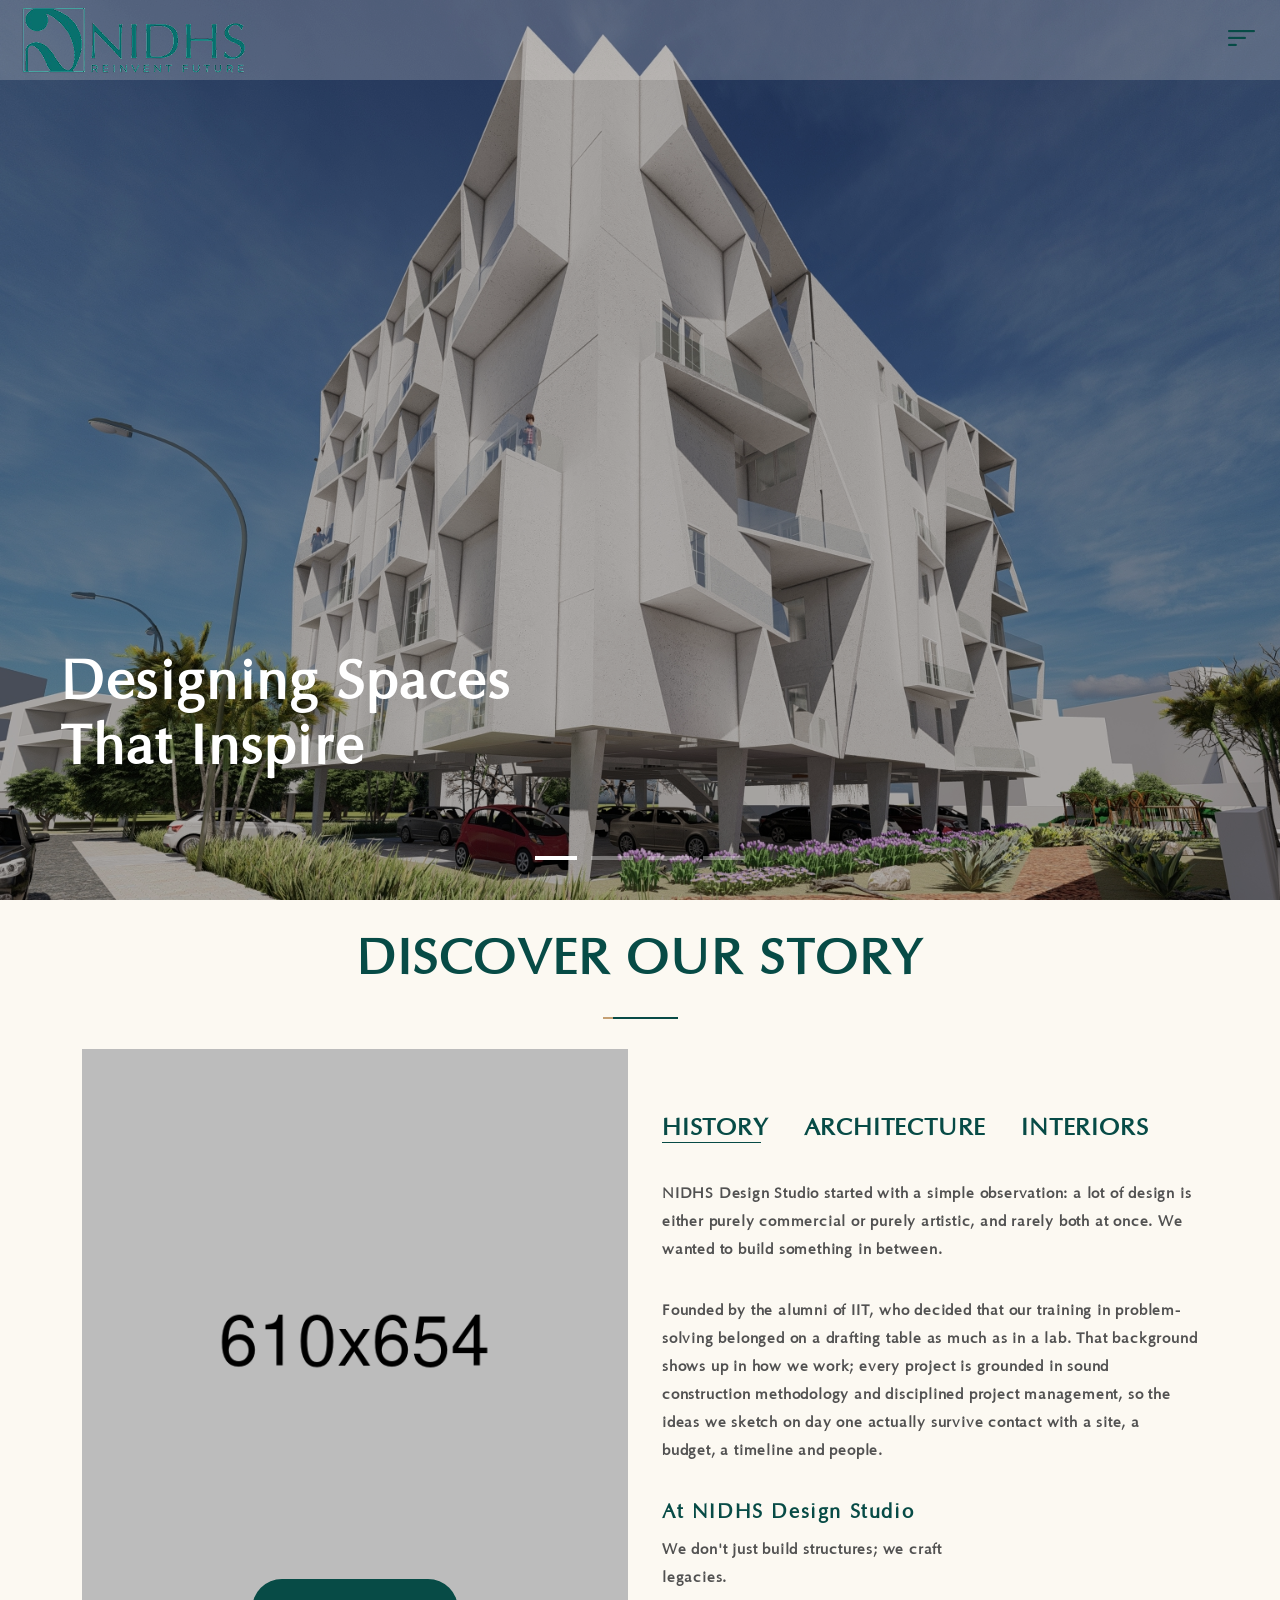
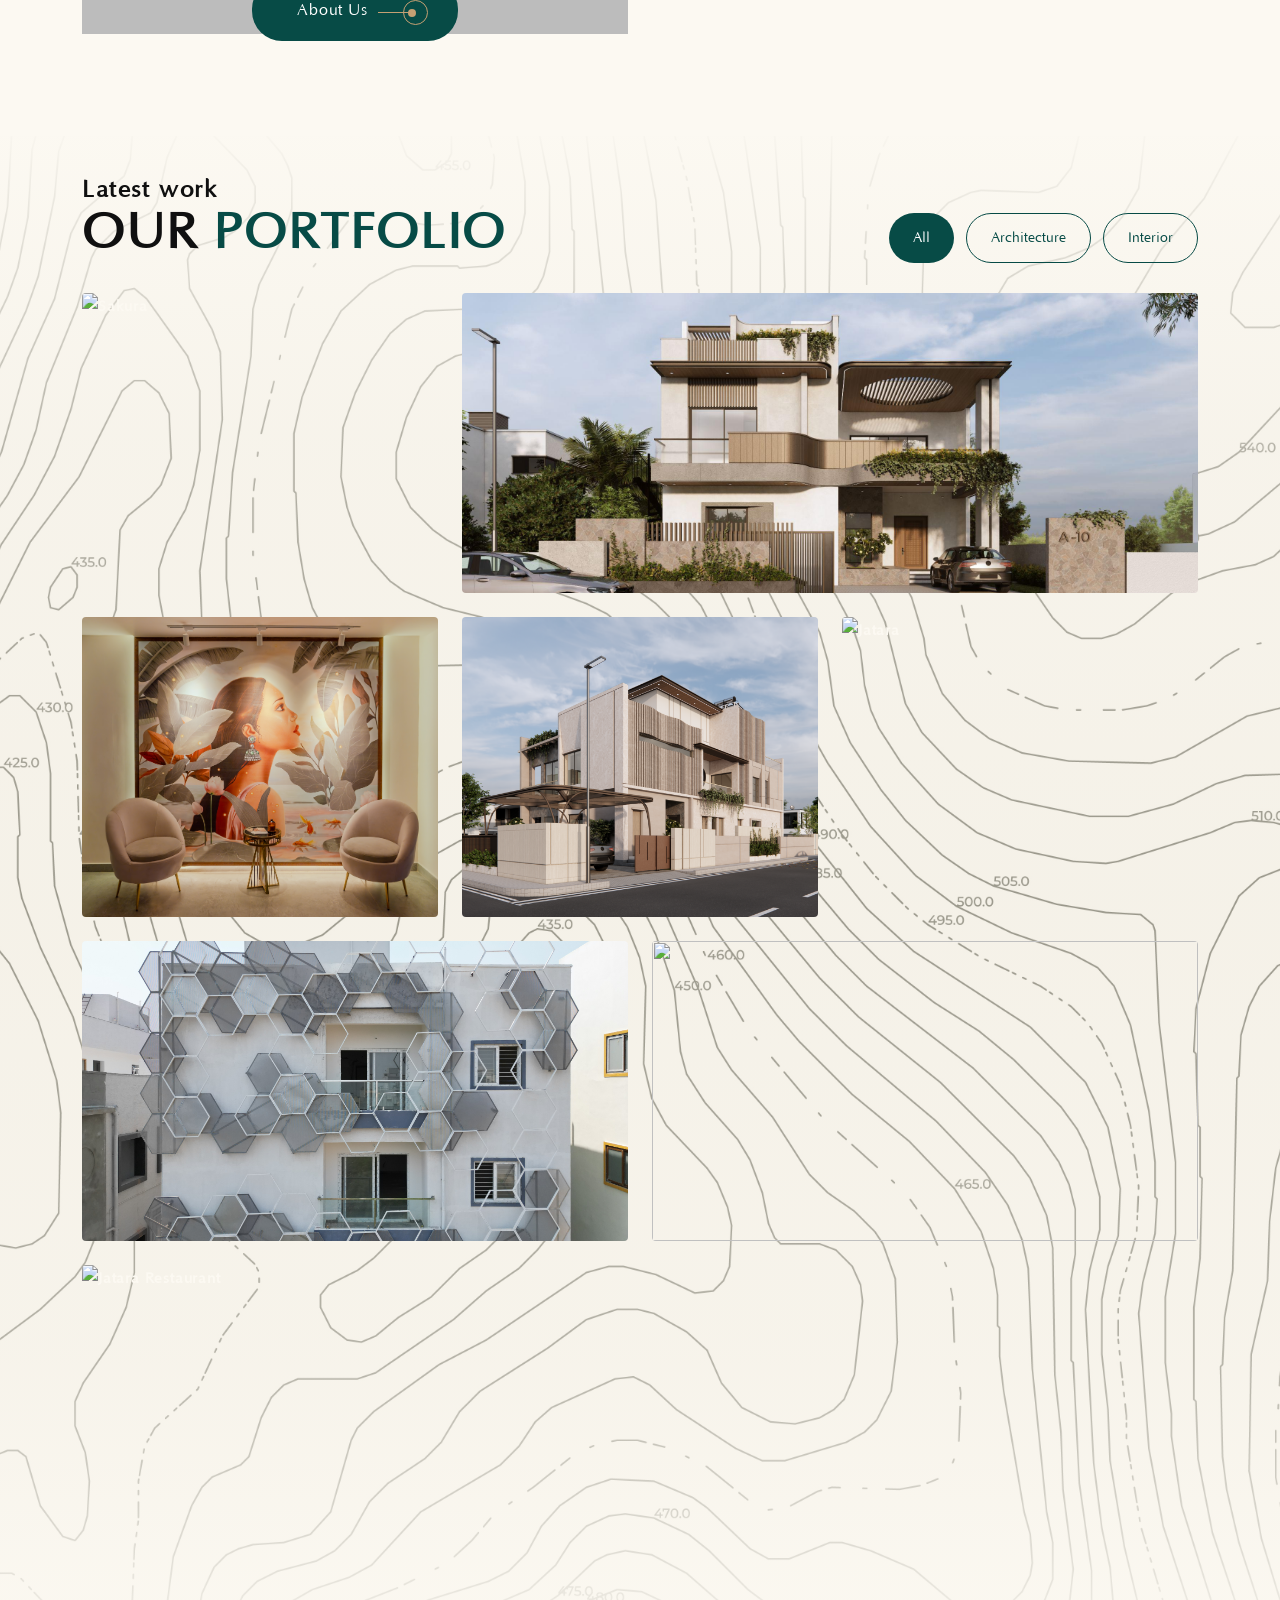
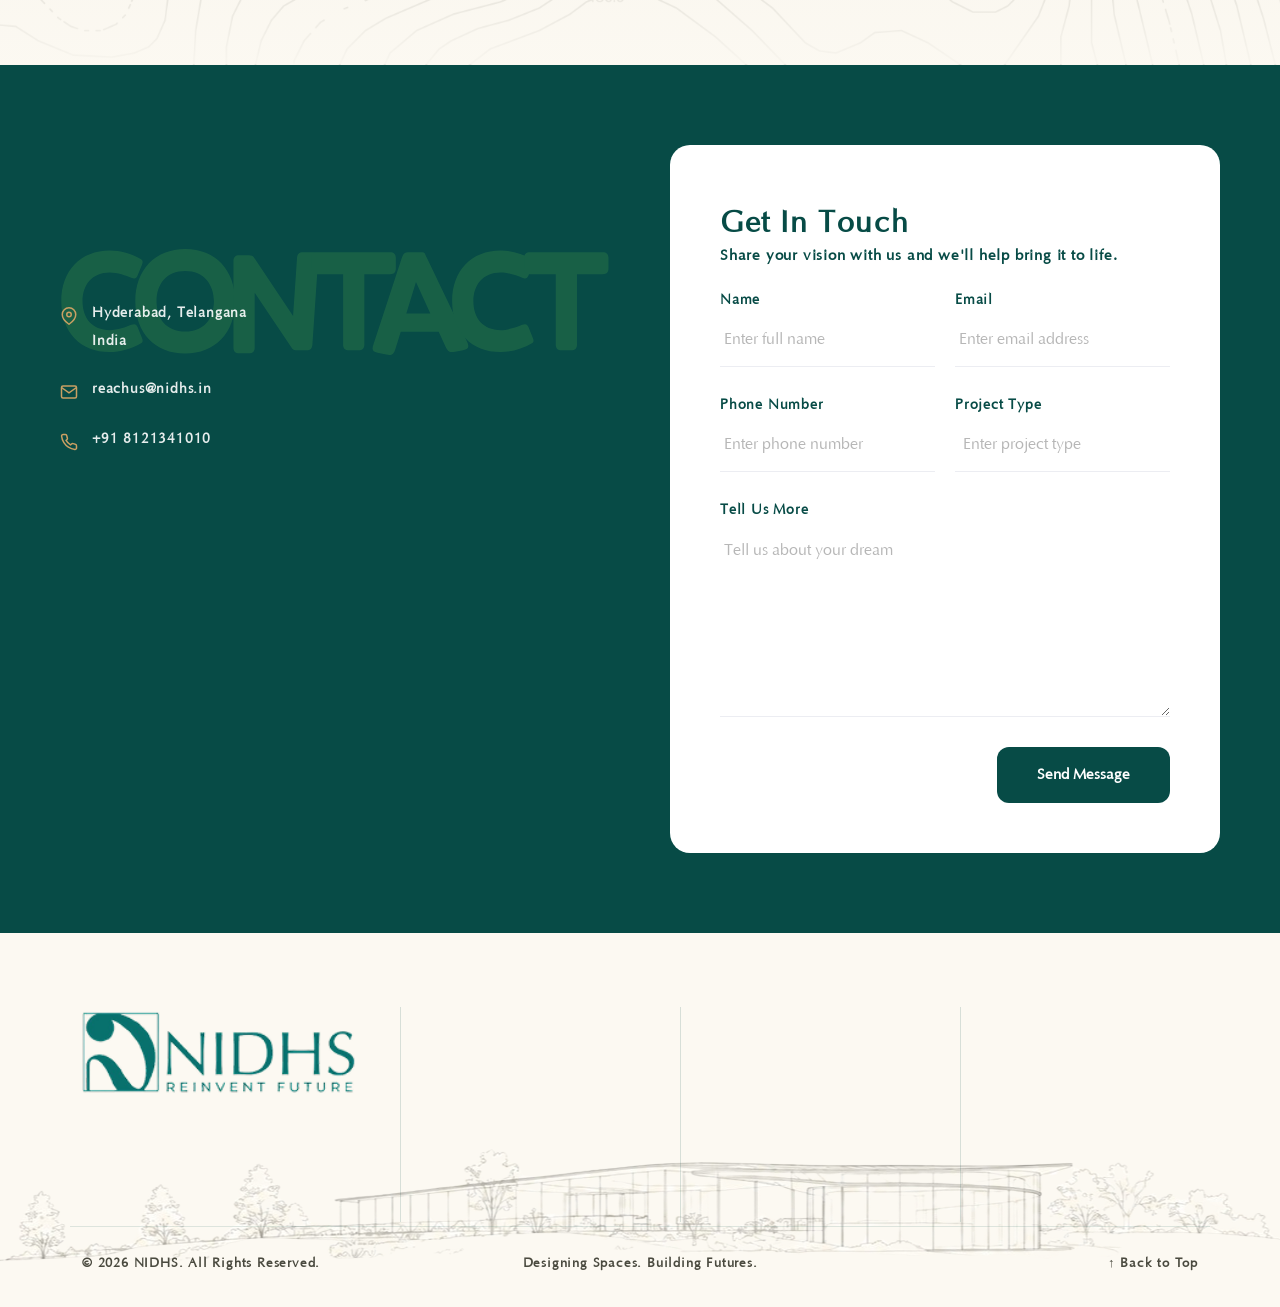
==== commit d13f8ebb: "Test logo visibility" ====
--- a/index.html
+++ b/index.html
@@ -569,7 +569,12 @@
 					<div class="widgets-company-info-box wow fadeInUp">
 						<div class="footer-logo">
 							<a class="logo_img" href="index.html" title="hendre">
-								<img src="assets/images/NIDHSlogo.png" alt="logo">
+								<!-- <img src="assets/images/NIDHSlogo.png" alt="logo"> -->
+								 <img 
+									src="assets/images/NIDHSlogo.png" 
+									alt="TEST LOGO"
+									style="display:block !important; width:300px !important; height:auto !important; opacity:1 !important; visibility:visible !important;"
+								>
 							</a>
 						</div>
 						<div class="company-info-desc">
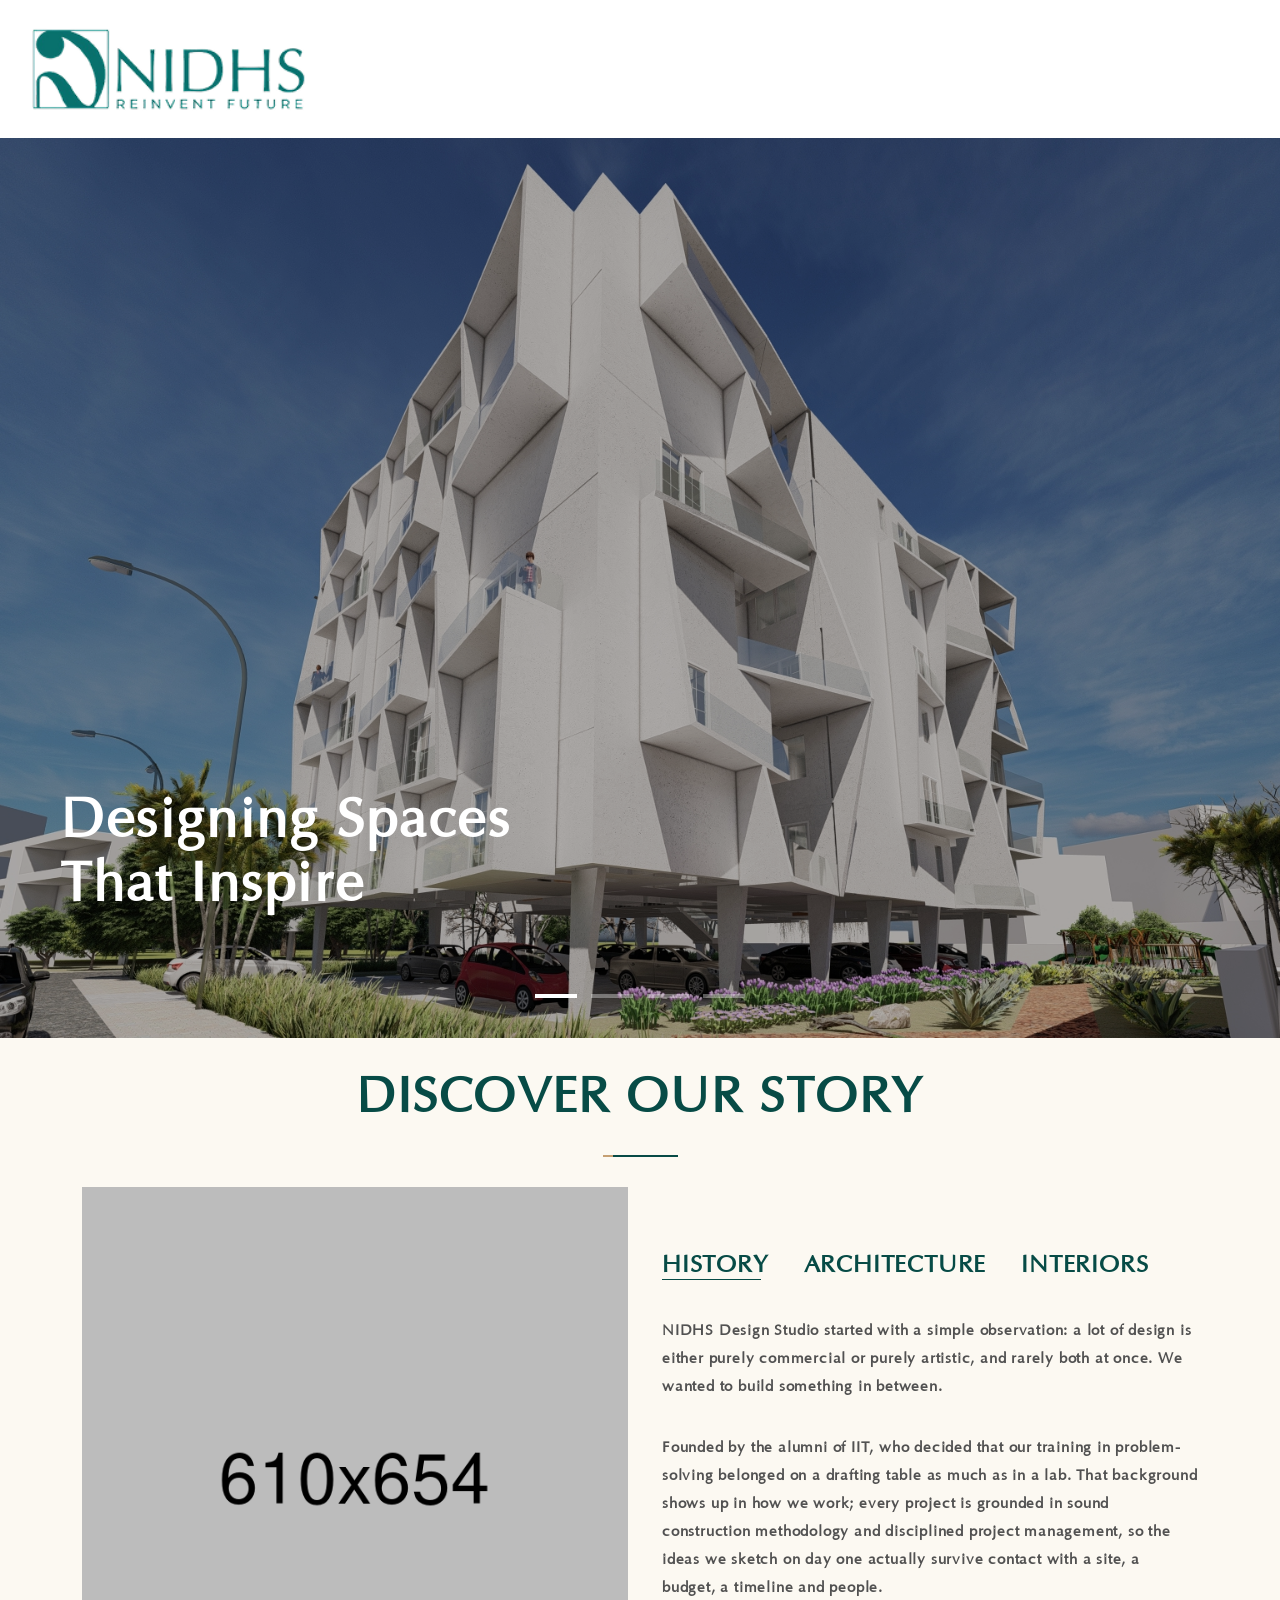
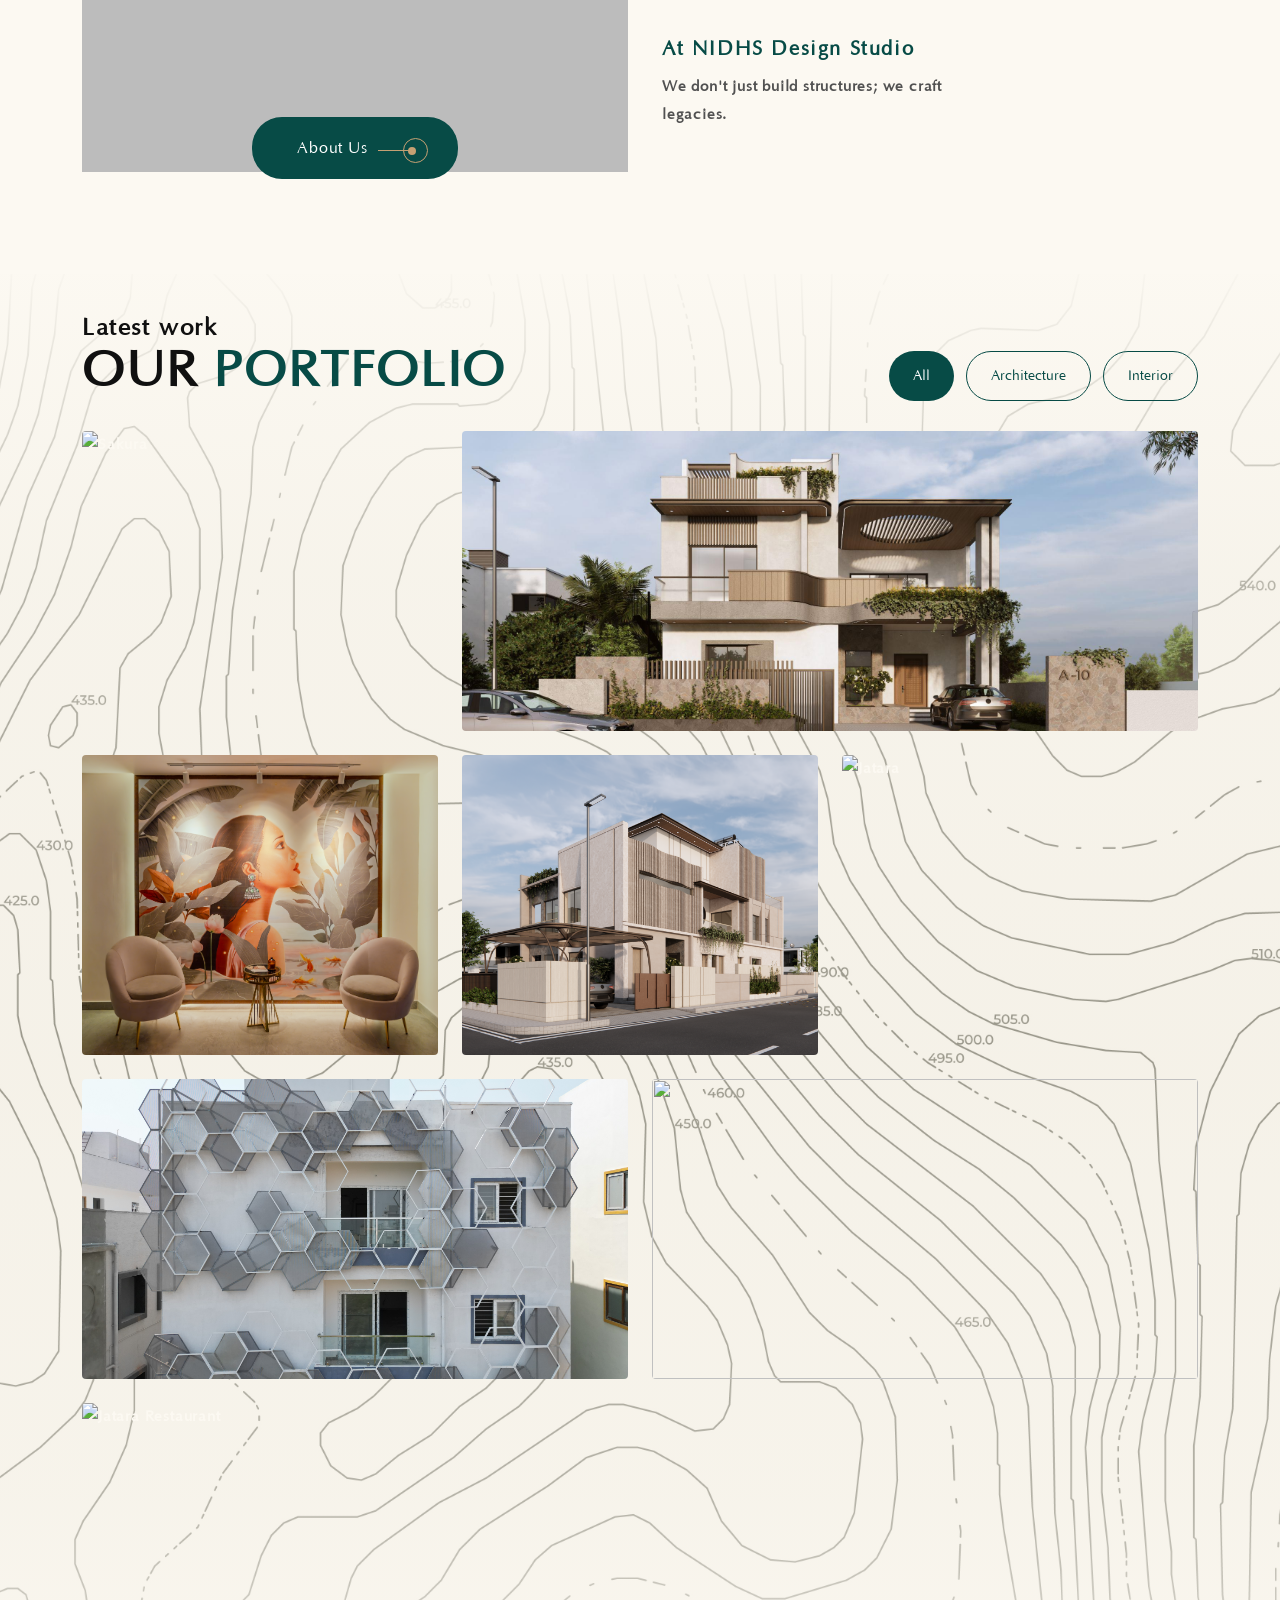
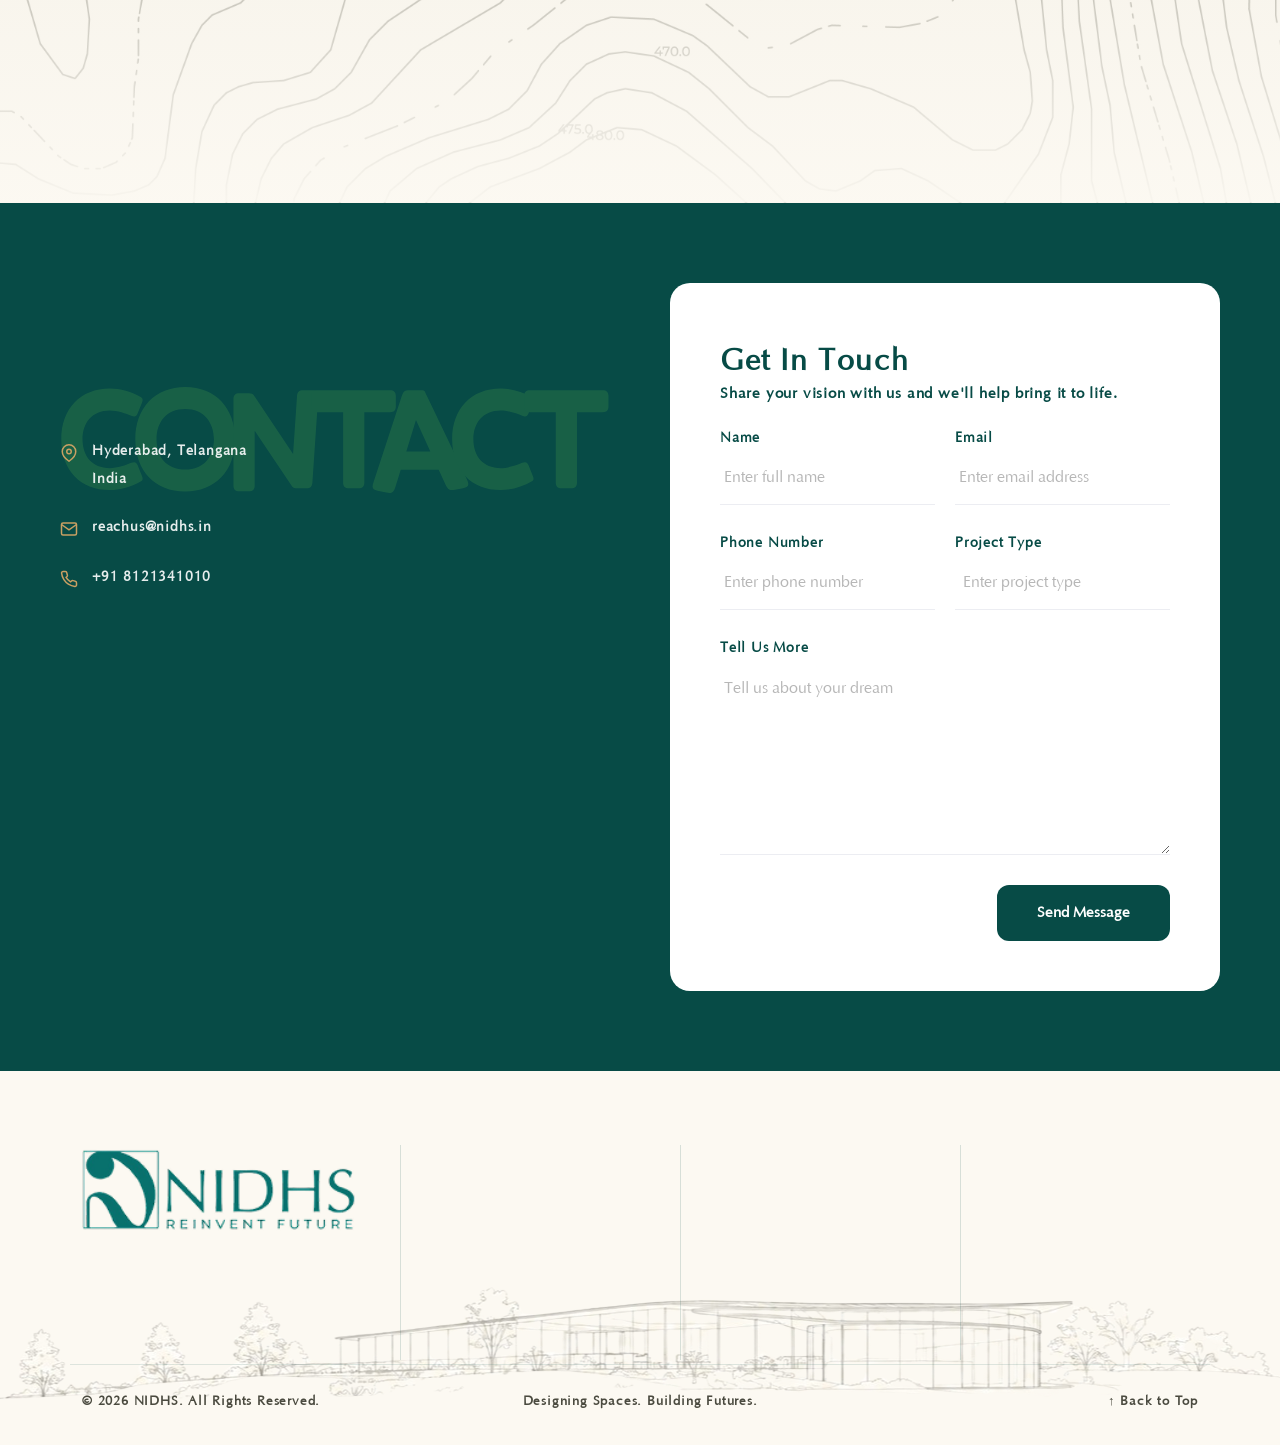
==== commit fe1d2da5: "Test logo visibility" ====
--- a/index.html
+++ b/index.html
@@ -43,6 +43,13 @@
 </head>
 
 <body>
+	<div style="position:relative; z-index:999999; background:white; padding:20px;">
+		<img 
+			src="assets/images/NIDHSlogo.png" 
+			alt="TEST LOGO"
+			style="display:block !important; width:300px !important; height:auto !important; opacity:1 !important; visibility:visible !important;"
+		>
+	</div>
 
 	<!-- loder -->
 	 <div class="loader-wrapper">
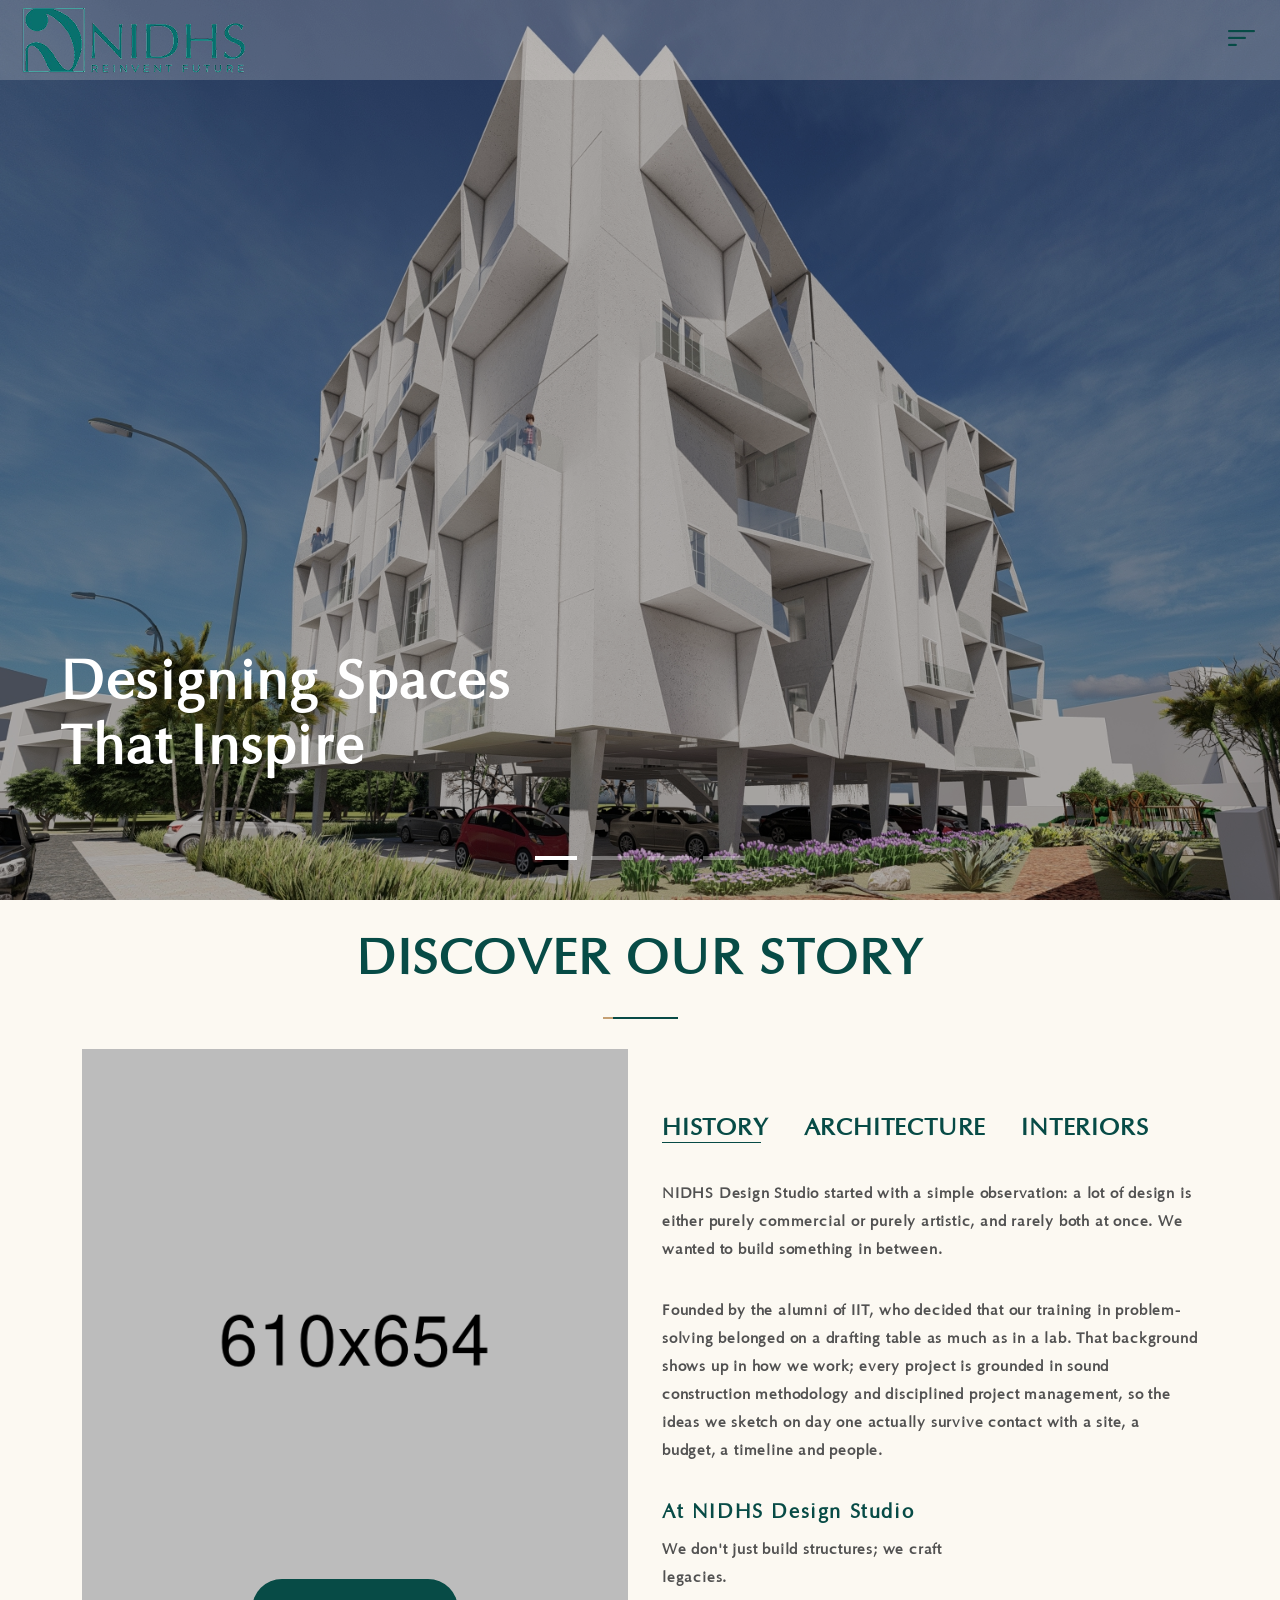
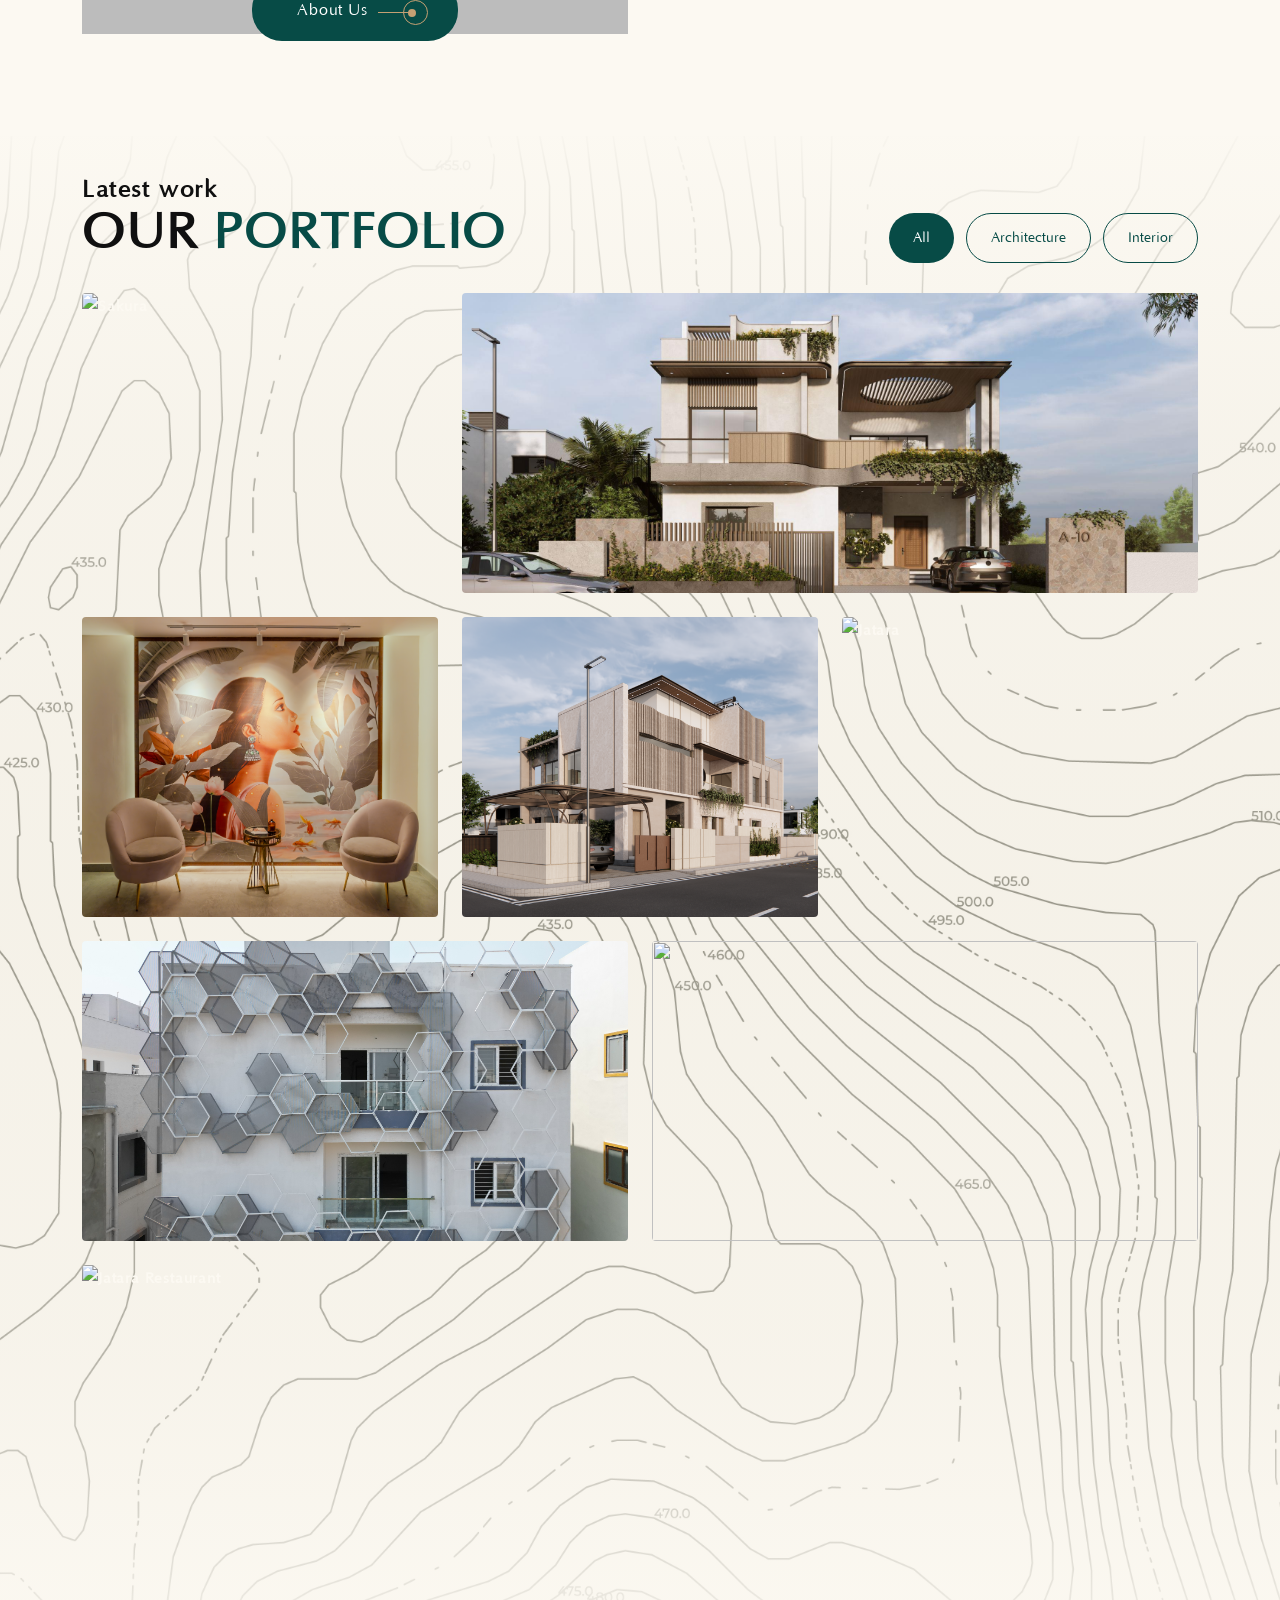
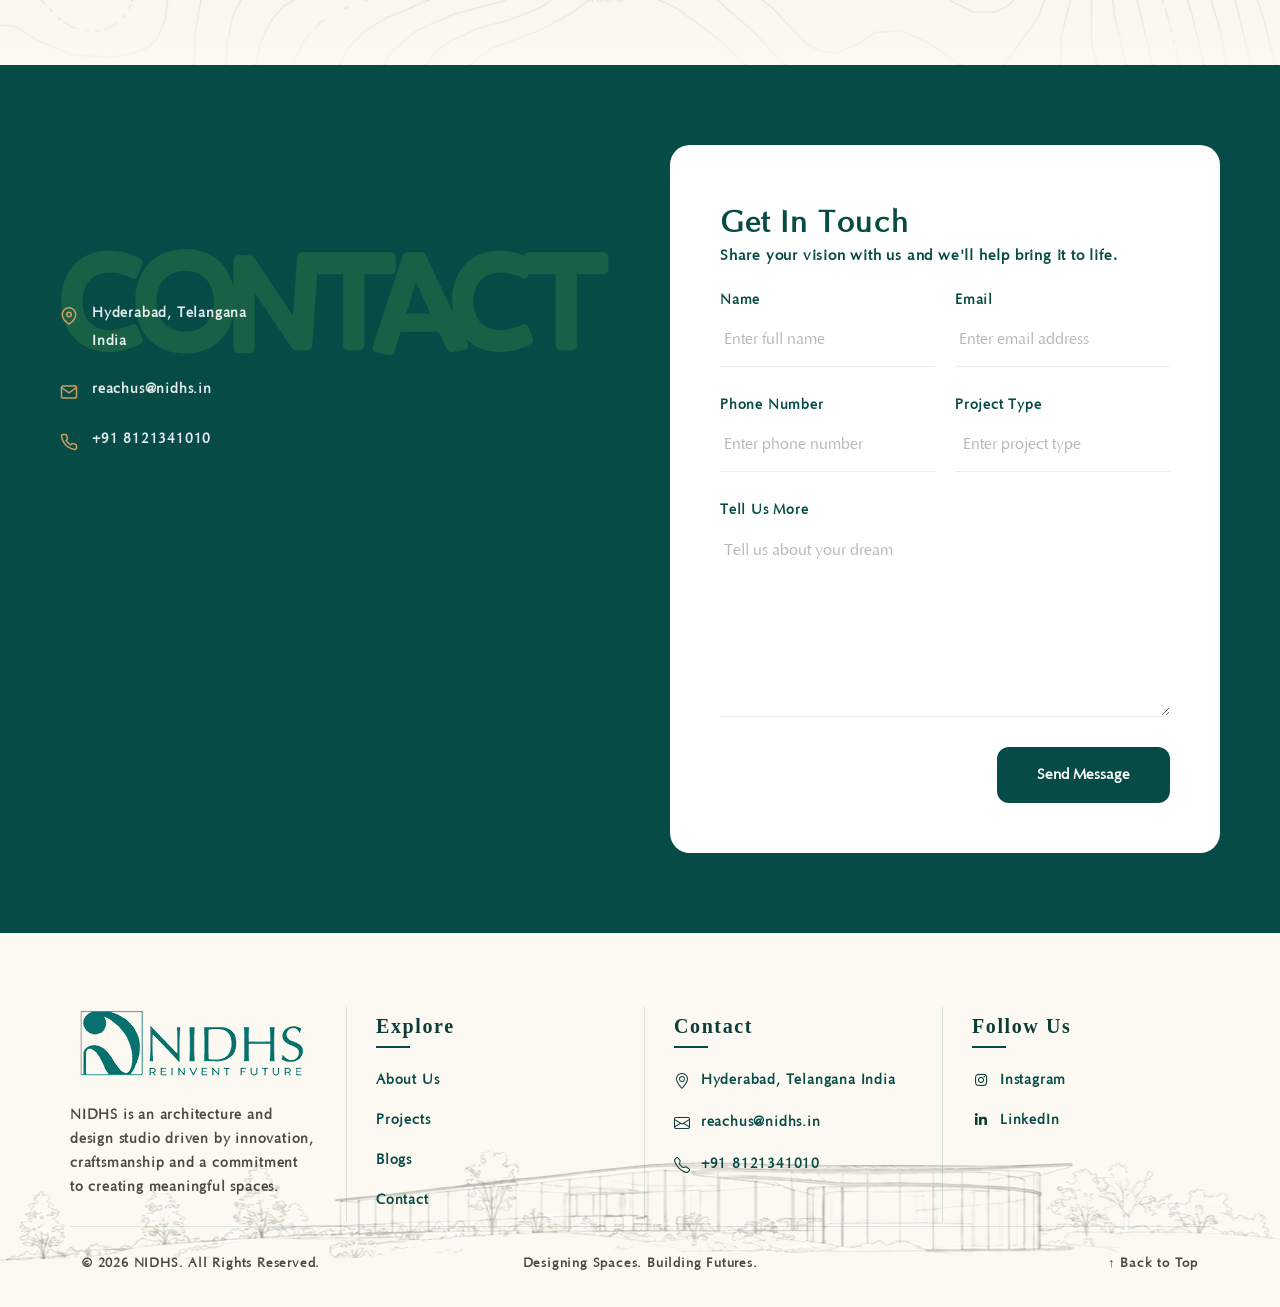
==== commit 9527e933: "css and img changes" ====
--- a/index.html
+++ b/index.html
@@ -43,13 +43,6 @@
 </head>
 
 <body>
-	<div style="position:relative; z-index:999999; background:white; padding:20px;">
-		<img 
-			src="assets/images/NIDHSlogo.png" 
-			alt="TEST LOGO"
-			style="display:block !important; width:300px !important; height:auto !important; opacity:1 !important; visibility:visible !important;"
-		>
-	</div>
 
 	<!-- loder -->
 	 <div class="loader-wrapper">
@@ -576,12 +569,7 @@
 					<div class="widgets-company-info-box wow fadeInUp">
 						<div class="footer-logo">
 							<a class="logo_img" href="index.html" title="hendre">
-								<!-- <img src="assets/images/NIDHSlogo.png" alt="logo"> -->
-								 <img 
-									src="assets/images/NIDHSlogo.png" 
-									alt="TEST LOGO"
-									style="display:block !important; width:300px !important; height:auto !important; opacity:1 !important; visibility:visible !important;"
-								>
+								<img src="assets/images/NIDHSlogo.png" alt="logo">
 							</a>
 						</div>
 						<div class="company-info-desc">
--- a/assets/css/theme-default.css
+++ b/assets/css/theme-default.css
@@ -11,7 +11,7 @@
 
 @font-face {
     font-family: 'Optima';
-    src: url('/assets/fonts/optima-webfont/OPTIMA.woff') format('woff');
+    src: url('../fonts/optima-webfont/OPTIMA.woff') format('woff'); 
     font-weight: 400;
     font-style: normal;
     font-display: swap;
--- a/assets/css/style.css
+++ b/assets/css/style.css
@@ -859,7 +859,7 @@
     justify-content: space-between;
     padding: 60px;
     overflow: hidden;
-    background: url(/assets/images/menu.jpg);
+    background: url(../images/menu.jpg);
     background-size: cover;
 
 }
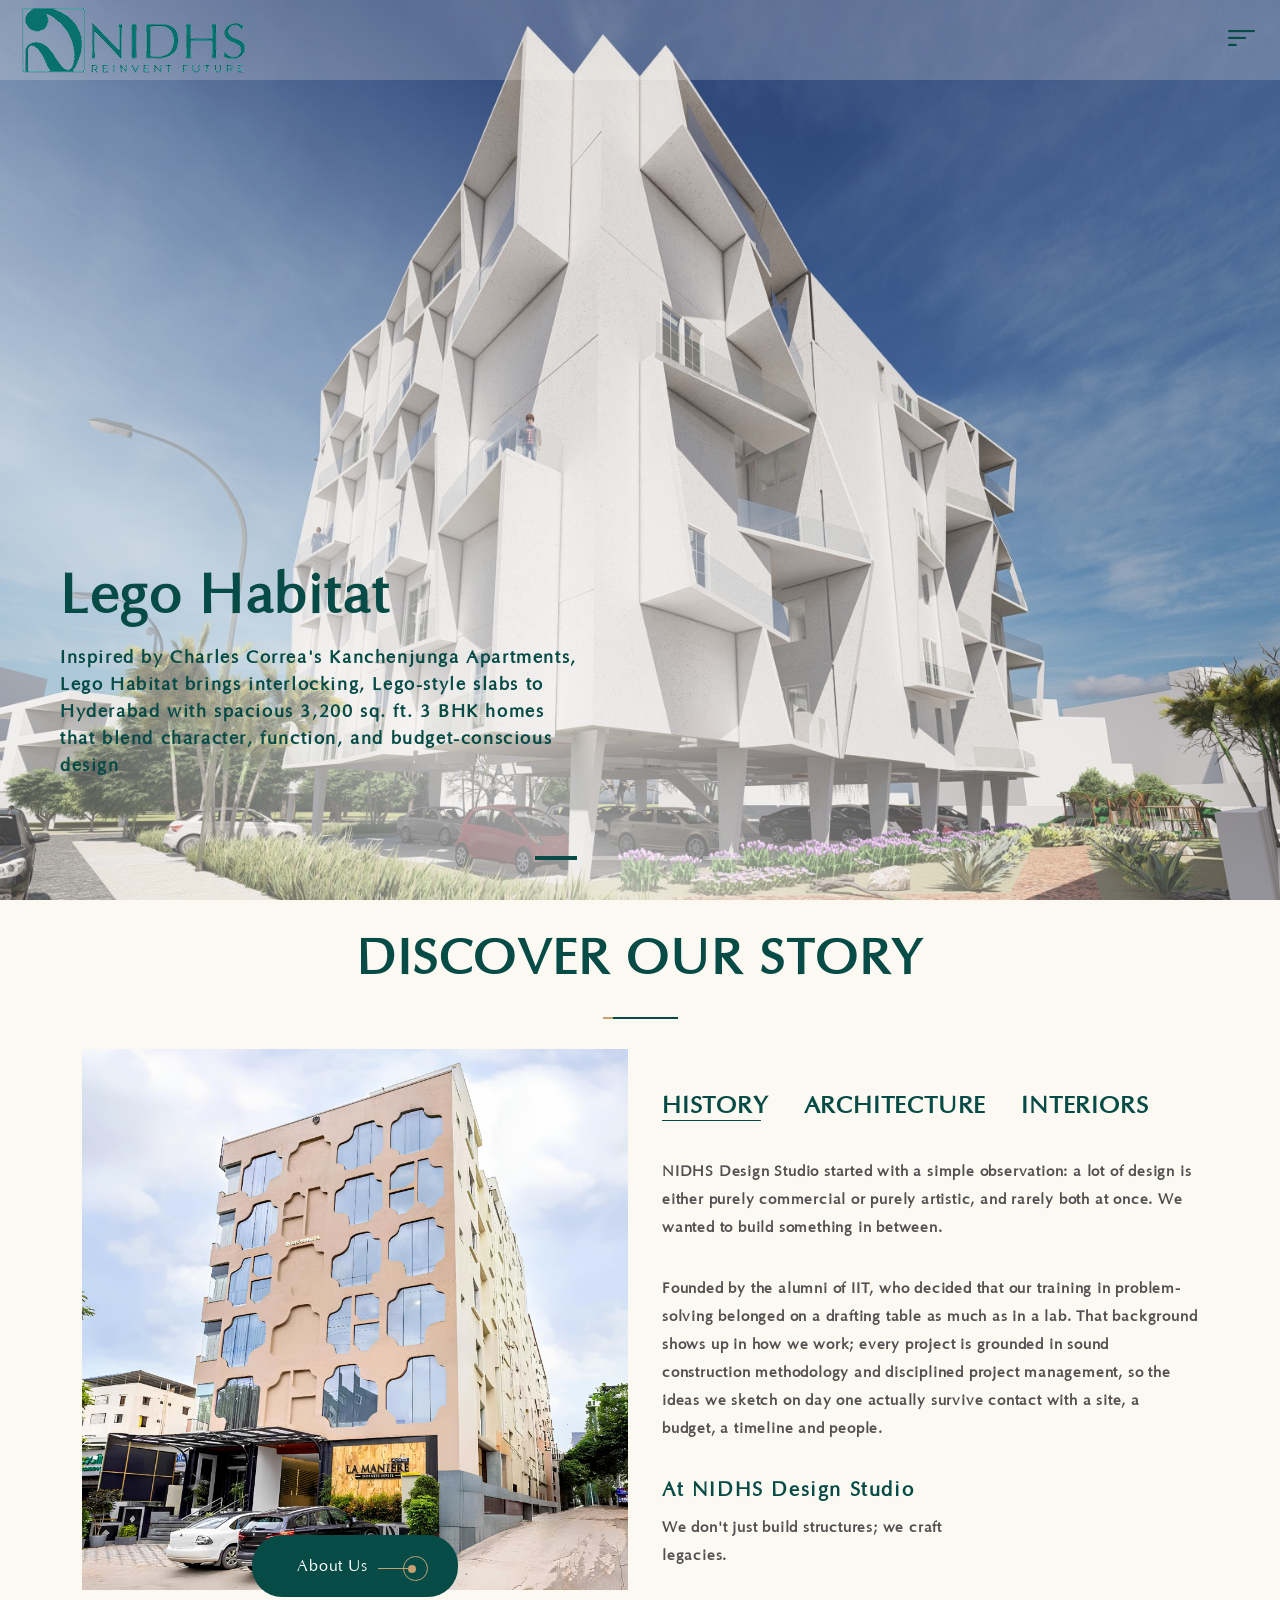
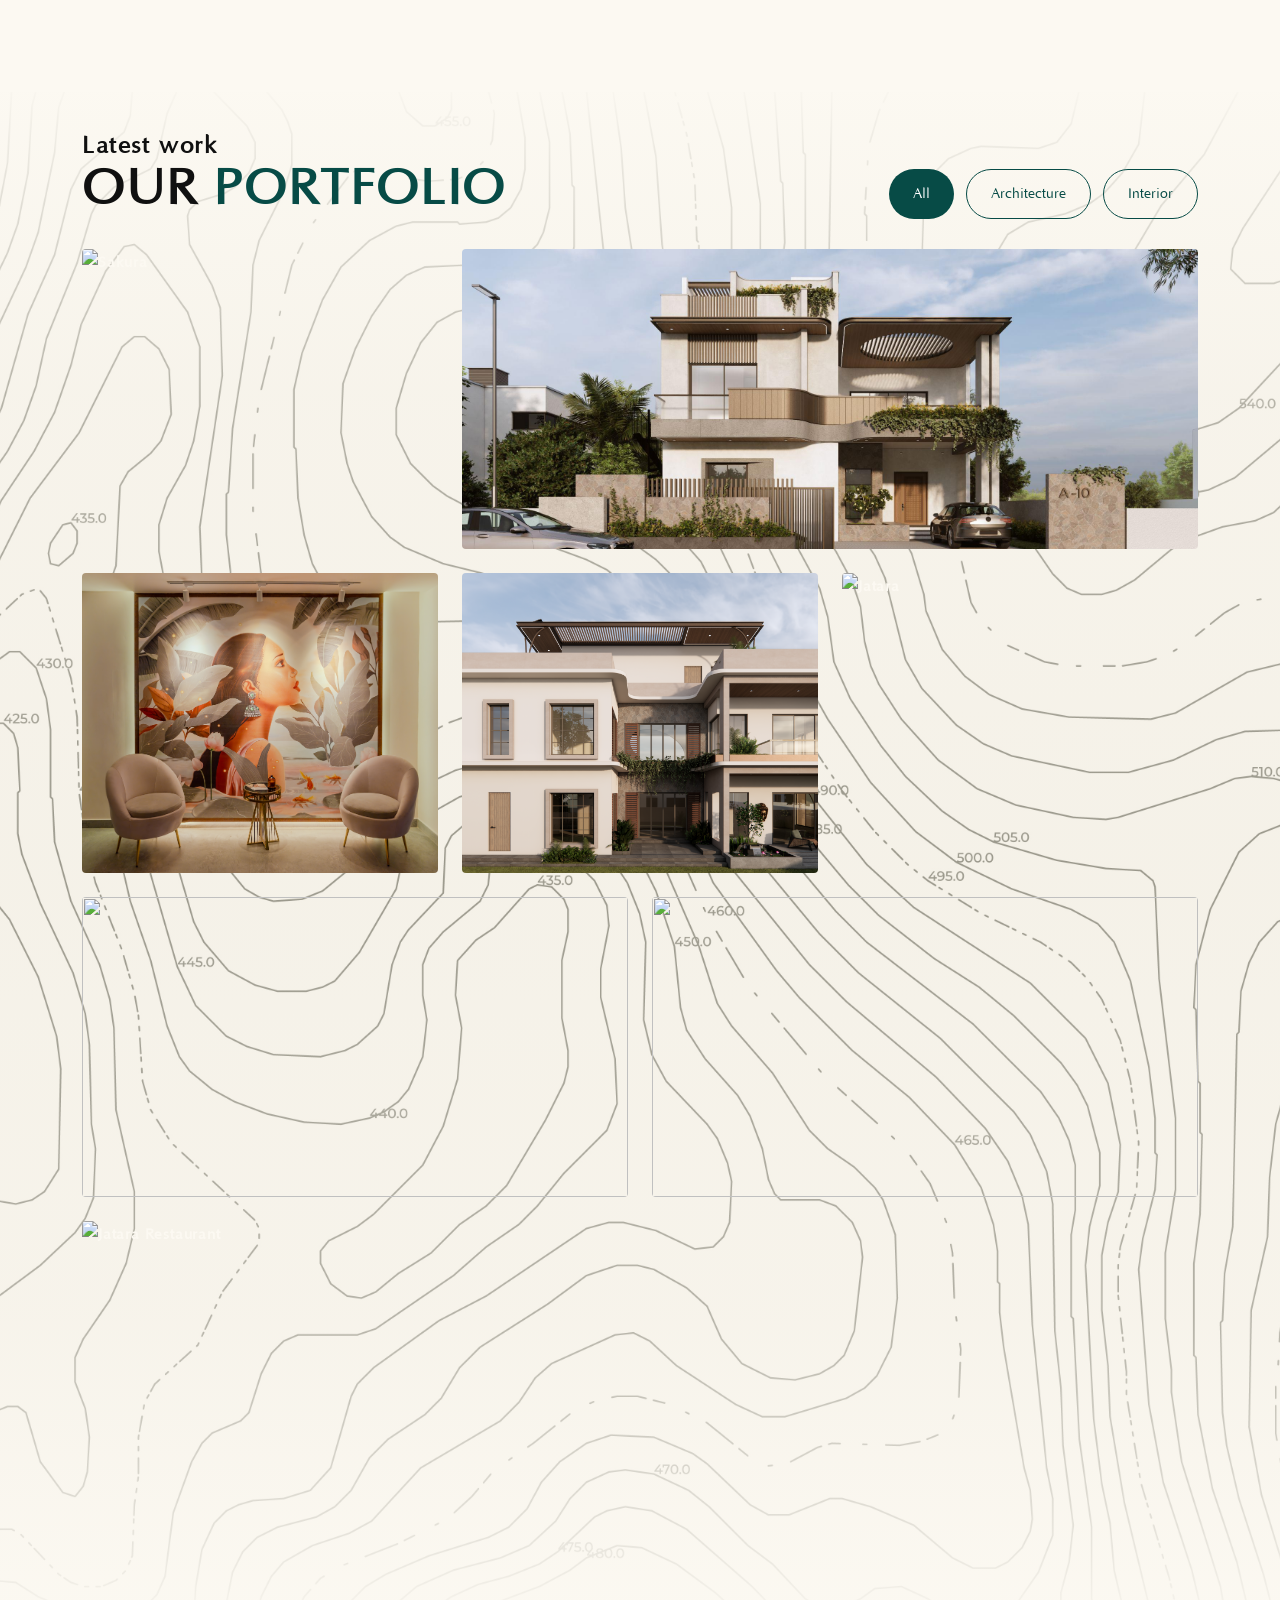
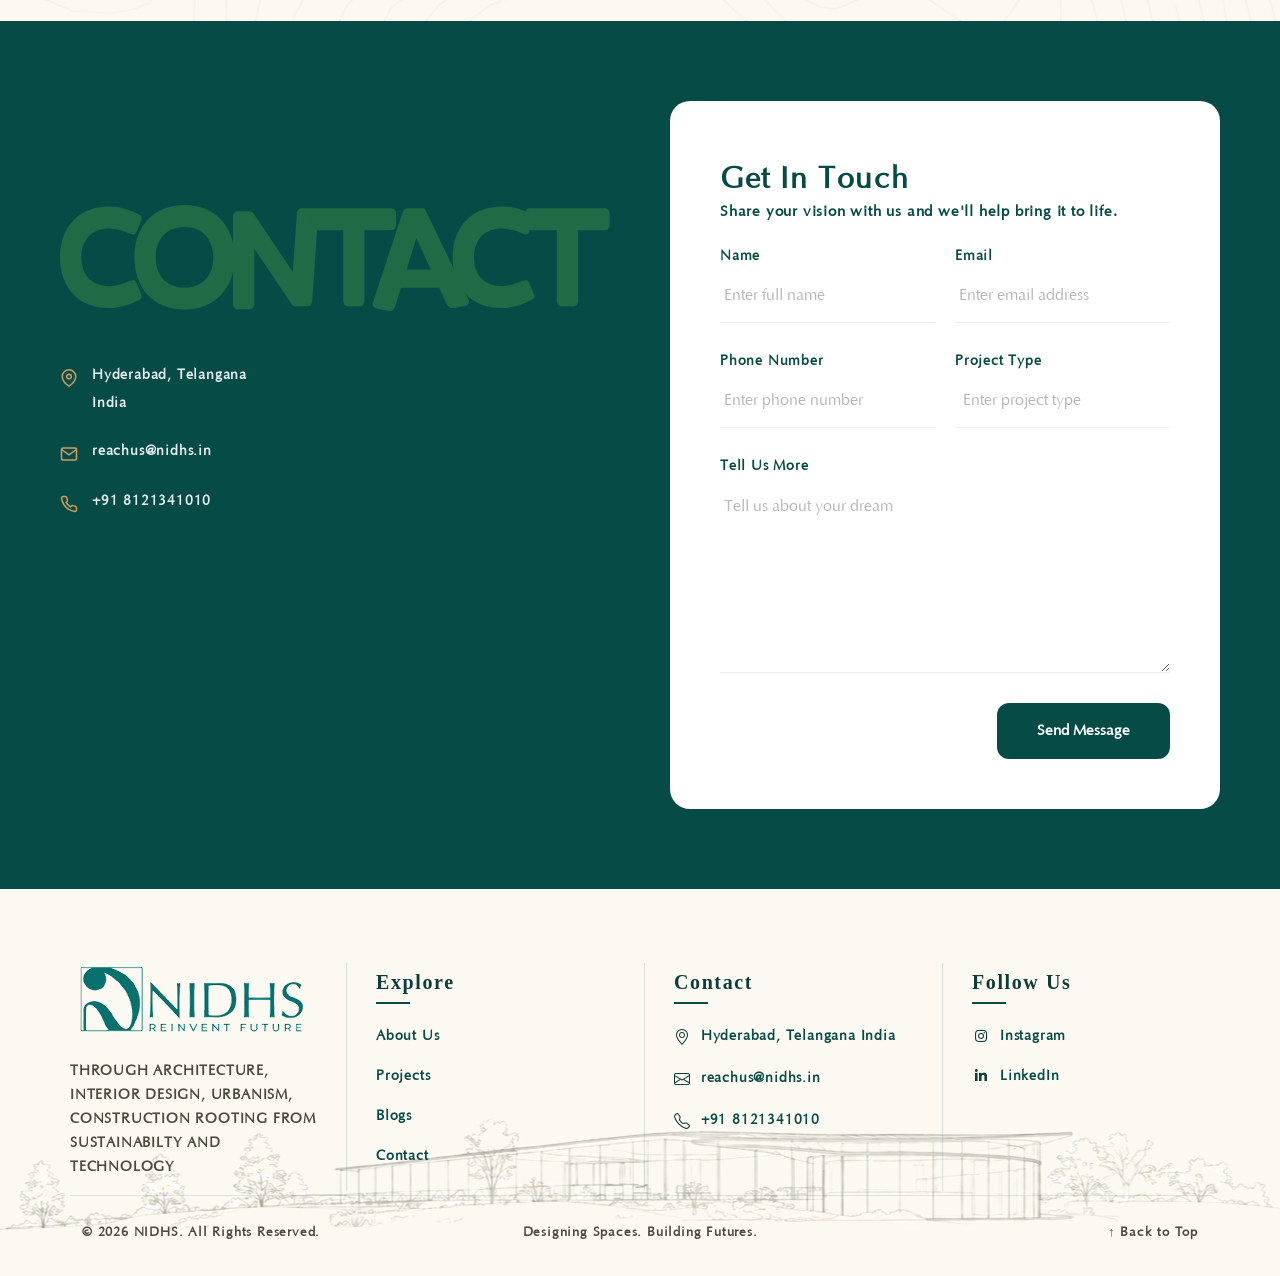
==== commit 3b4efddb: "css and img changes" ====
--- a/index.html
+++ b/index.html
@@ -98,9 +98,9 @@
 
 						<div class="menu-featured-project">
 							<span class="fp-label">FEATURED PROJECT</span>
-							<h4>Sakura -A Far Eastern Kitchen</h4>
-							<p>Restaurant<br>Hyderabad, Telangana<br>2024</p>
-							<a href="sakura.html" class="view-project-link">VIEW PROJECT <i class="fas fa-arrow-right"></i></a>
+							<h4>DOMINION </h4>
+							<p>Residential Apartment<br>Hyderabad, Telangana<br>2025</p>
+							<!-- <a href="sakura.html" class="view-project-link">VIEW PROJECT <i class="fas fa-arrow-right"></i></a> -->
 						</div>
 					</div>
 				</div>
@@ -161,7 +161,7 @@
 
 
 	<!-- Hero Section -->
-	<section id="herosection" class="hero-slider">
+	<!-- <section id="herosection" class="hero-slider">
 		<div class="hero-slider__track">
 
 			<div class="hero-slider__slide is-active" data-index="0">
@@ -206,8 +206,67 @@
 				<span class="hero-slider__dot-progress"></span>
 			</button>
 		</div>
+	</section> -->
+
+	<section id="herosection" class="hero-slider">
+		<div class="hero-slider__track">
+
+			<div class="hero-slider__slide is-active" data-index="0">
+				<img class="hero-slider__media" src="assets/images/1.jpg" alt="">
+				<div class="hero-slider__overlay"></div>
+				<div class="hero-slider__content">
+					<h1 class="hero-slider__title">Lego Habitat</h1>
+					<h3 class="hero-slider__subtitle">Inspired by Charles Correa's Kanchenjunga Apartments, Lego Habitat brings interlocking, Lego-style slabs to Hyderabad with spacious 3,200 sq. ft. 3 BHK homes that blend character, function, and budget-conscious design</h3>
+				</div>
+			</div>
+
+			<div class="hero-slider__slide" data-index="1">
+				<video class="hero-slider__media" autoplay muted playsinline >
+					<source src="assets/images/portfolio/DJI_0181.MP4" type="video/mp4">
+				</video>
+				<div class="hero-slider__overlay"></div>
+				<div class="hero-slider__content">
+					<h1 class="hero-slider__title">The Dominion</h1>
+					<h3 class="hero-slider__subtitle">Striking honeycomb facade brings geometric rhythm and playful pattern to this living space</h3>
+				</div>
+			</div>
+
+			<div class="hero-slider__slide" data-index="2">
+				<img class="hero-slider__media" src="assets/images/portfolio/A54/A54 - Elevation (6).png" alt="">
+				<div class="hero-slider__overlay"></div>
+				<div class="hero-slider__content">
+					<h1 class="hero-slider__title">Prathyusham</h1>
+					<h3 class="hero-slider__subtitle">A serene villa that blends bold geometry with organic textures, creating spaces that breathe</h3>
+				</div>
+			</div>
+
+			<div class="hero-slider__slide" data-index="3">
+				<img class="hero-slider__media" src="assets/images/BTR A10 - Elevation 1.jpg" alt="">
+				<div class="hero-slider__overlay"></div>
+				<div class="hero-slider__content">
+					<h1 class="hero-slider__title">Varali</h1>
+					<h3 class="hero-slider__subtitle">Contemporary villa with traditional wooden elements and courtyard at its heart</h3>
+				</div>
+			</div>
+
+		</div>
+
+		<div class="hero-slider__dots">
+			<button class="hero-slider__dot is-active" data-slide="0" aria-label="Slide 1">
+				<span class="hero-slider__dot-progress"></span>
+			</button>
+			<button class="hero-slider__dot" data-slide="1" aria-label="Slide 2">
+				<span class="hero-slider__dot-progress"></span>
+			</button>
+			<button class="hero-slider__dot" data-slide="2" aria-label="Slide 3">
+				<span class="hero-slider__dot-progress"></span>
+			</button>
+			<button class="hero-slider__dot" data-slide="3" aria-label="Slide 4">
+				<span class="hero-slider__dot-progress"></span>
+			</button>
+		</div>
 	</section>
-
+	
 	<!--==================================================-->
 	<!-- Start about-area -->
 	<!--==================================================-->
@@ -231,7 +290,8 @@
 				<div class="col-lg-6">
 					<div class="single-about-left wow fadeInLeft">
 						<div class="about-thumb">
-							<img src="assets/images/about/about-one.png" alt="">
+							<!-- <img src="assets/images/about/about-one.png" alt=""> -->
+							<img src="assets/images/about/cropped_LA Maniere Hotel 1.jpg" alt="">
 						</div>
 						<div class="about-button">
 							<a>About Us</a>
@@ -266,7 +326,7 @@
 											<p>We design buildings that hold up to scrutiny - structurally, functionally, and visually. Our approach starts with how a space will actually be used, not just how it will photograph. </p>
 										</div>
 										<div class="tab-thumb">
-											<img src="assets/images/about/about-1.jpg" alt="">
+											<img src="assets/images/about/cropped_San Francisco project.jpeg" alt="">
 										</div>
 
 									</div> 
@@ -275,7 +335,7 @@
 											<p>Good interiors solve a problem before they express a style. We design homes, offices, and commercial spaces that fit the people using them - their habits, their scale, their budget — and still look like something worth walking into. </p>
 										</div> 
 										<div class="tab-thumb">
-											<img src="assets/images/about/about-1.jpg" alt="">
+											<img src="assets/images/about/Interior_Daughter bedroom view 8.jpg" alt="">
 										</div>
 									</div>
 								</div> 
@@ -325,18 +385,18 @@
 						<div class="pf-button"><a href="./sakura.html">View Details</a></div>
 					</div>
 				</div>
-
+				<!-- A10 -->
 				<div class="pf-box pf-big" data-category="architecture">
 					<div class="pf-thumb">
 						<img src="assets/images/portfolio/A10_preview.jpg" alt="Villa A10">
 					</div>
 					<div class="pf-content">
 						<!-- <h4>ARCHITECTURE</h4> -->
-						<h3>Luxury Modern <br> Building A10 <br> Hyderabad</h3>
+						<h3>Varali <br> Luxury Independent Villa <br> Hyderabad</h3>
 						<div class="pf-button"><a href="./villaA10.html">View Details</a></div>
 					</div>
 				</div>
-
+				<!-- skintis -->
 				<div class="pf-box" data-category="interior">
 					<div class="pf-thumb">
 						<img src="assets/images/portfolio/skintis/DMP00104-HDR-Enhanced-NR.jpg" alt="Sakura">
@@ -347,14 +407,14 @@
 						<div class="pf-button"><a href="./skintis.html">View Details</a></div>
 					</div>
 				</div>
-
+				<!-- A54 -->
 				<div class="pf-box" data-category="architecture">
 					<div class="pf-thumb">
-						<img src="assets/images/portfolio/A54/A54 - Elevation (2).png" alt="">
+						<img src="assets/images/portfolio/A54/A54 - Elevation (6).png" alt="">
 					</div>
 					<div class="pf-content">
 						<!-- <h4>ARCHITECTURE</h4> -->
-						<h3>Independent Building <br> A54 <br> Hyderabad</h3>
+						<h3>Prathyusham <br> Luxury Independent Villa <br> Hyderabad</h3>
 						<div class="pf-button"><a href="./villaA54.html">View Details</a></div>
 					</div>
 				</div>
@@ -373,16 +433,16 @@
 
 				<div class="pf-box" data-category="interior">
 					<div class="pf-thumb">
-						<img src="assets/images/portfolio/proj5.JPG" alt="">
+						<img src="assets/images/portfolio/A54/A54 - Interiors (2).png" alt="">
 					</div>
 					<div class="pf-content">
 						<!-- <h4>ARCHITECTURE</h4> -->
-						<h3>Villa Interior</h3>
-						<div class="pf-button"><a href="./villaA10.html">View Details</a></div>
-					</div>
-				</div>
-
-				<div class="pf-box" data-category="architecture">
+						<h3>Interior <br> Luxury Independent Villa <br> Hyderabad</h3>
+						<div class="pf-button"><a href="./villaA54.html">View Details</a></div>
+					</div>
+				</div>
+
+				<div class="pf-box" data-category="interior">
 					<div class="pf-thumb">
 						<img src="assets/images/portfolio/skintis/DMP00343-HDR.jpg" alt="">
 					</div>
@@ -392,7 +452,6 @@
 						<div class="pf-button"><a href="./skintis.html">View Details</a></div>
 					</div>
 				</div>	
-			
 
 				<div class="pf-box pf-big" data-category="interior">
 					<div class="pf-thumb">
@@ -483,18 +542,18 @@
 	<!-- End blog-area -->
 	<!--==================================================-->
 
-	<section id="contactus" class="cu-contact">
+	<!-- <section id="contactus" class="cu-contact">
 		<div class="cu-contact__inner">
 
 			<div class="cu-contact__info">
 				
 				<div class="cu-contact__bg-decor" style="background-image: url('assets/images/CONTACT.svg')"></div>
 
-				<!-- <div class="cu-contact__info-content">
+				<div class="cu-contact__info-content">
 					<h2 class="cu-contact__title">Let's Talk  <br> About Your <span style="color: #51BB6F;"> Project </span></h2>
 					
 					<p class="cu-contact__subtitle">We'll create high-quality Interior and exterior construction. Converting  your style into your living spaces and buildings.</p>
-				</div> -->
+				</div>
 
 				<div class="cu-contact__details">
 					<div class="cu-contact__detail-item">
@@ -555,6 +614,74 @@
 			</div>
 
 		</div>
+	</section> -->
+
+	<section id="contactus" class="cu-contact">
+		<div class="cu-contact__inner">
+
+			<div class="cu-contact__info">
+				
+				<img src="assets/images/CONTACT.svg" alt="" class="cu-contact__bg-decor" />
+
+				<div class="cu-contact__details">
+					<div class="cu-contact__detail-item">
+						<span class="cu-contact__icon">
+							<svg width="18" height="18" viewBox="0 0 24 24" fill="none" stroke="currentColor" stroke-width="2"><path d="M21 10c0 7-9 13-9 13s-9-6-9-13a9 9 0 0 1 18 0z"/><circle cx="12" cy="10" r="3"/></svg>
+						</span>
+						<span>Hyderabad, Telangana<br>India</span>
+					</div>
+					<div class="cu-contact__detail-item">
+						<span class="cu-contact__icon">
+							<svg width="18" height="18" viewBox="0 0 24 24" fill="none" stroke="currentColor" stroke-width="2"><path d="M4 4h16v16H4z" opacity="0"/><path d="M22 6l-10 7L2 6"/><rect x="2" y="4" width="20" height="16" rx="2"/></svg>
+						</span>
+						<span>reachus@nidhs.in</span>
+					</div>
+					<div class="cu-contact__detail-item">
+						<span class="cu-contact__icon">
+							<svg width="18" height="18" viewBox="0 0 24 24" fill="none" stroke="currentColor" stroke-width="2"><path d="M22 16.92v3a2 2 0 0 1-2.18 2 19.79 19.79 0 0 1-8.63-3.07 19.5 19.5 0 0 1-6-6 19.79 19.79 0 0 1-3.07-8.67A2 2 0 0 1 4.11 2h3a2 2 0 0 1 2 1.72c.127.96.361 1.903.7 2.81a2 2 0 0 1-.45 2.11L8.09 9.91a16 16 0 0 0 6 6l1.27-1.27a2 2 0 0 1 2.11-.45c.907.339 1.85.573 2.81.7A2 2 0 0 1 22 16.92z"/></svg>
+						</span>
+						<span>+91 8121341010</span>
+					</div>
+				</div>
+			</div>
+
+			<div class="cu-contact__card">
+				<h3 style="color: #074B46;">Get In Touch</h3>
+				<p  style="color: #074B46;">Share your vision with us and we'll help bring it to life.</p>
+				<form class="cu-contact__form">
+
+					<div class="cu-contact__row">
+						<div class="cu-contact__field">
+							<label style="color: #074B46;">Name</label>
+							<input type="text" name="name" placeholder="Enter full name" required>
+						</div>
+						<div class="cu-contact__field">
+							<label style="color: #074B46;">Email</label>
+							<input type="email" name="email" placeholder="Enter email address" required>
+						</div>
+					</div>
+
+					<div class="cu-contact__row">
+						<div class="cu-contact__field">
+							<label style="color: #074B46;">Phone Number</label>
+							<input type="tel" name="phone" placeholder="Enter phone number">
+						</div>
+						<div class="cu-contact__field">
+							<label style="color: #074B46;">Project Type</label>
+							<input type="text" name="project_type" placeholder=" Enter project type">
+						</div>
+					</div>
+
+					<div class="cu-contact__field cu-contact__field--full">
+						<label style="color: #074B46;">Tell Us More</label>
+						<textarea name="message" rows="6" placeholder="Tell us about your dream"></textarea>
+					</div>
+
+					<button type="submit" class="cu-contact__submit">Send Message</button>
+				</form>
+			</div>
+
+		</div>
 	</section>
 
 	<!--==================================================-->
@@ -573,7 +700,7 @@
 							</a>
 						</div>
 						<div class="company-info-desc">
-							<p>NIDHS is an architecture and design studio driven by innovation, craftsmanship and a commitment to creating meaningful spaces.</p>
+							<p>THROUGH ARCHITECTURE, INTERIOR DESIGN, URBANISM, CONSTRUCTION ROOTING FROM SUSTAINABILTY AND TECHNOLOGY</p>
 						</div>
 					</div>
 				</div>
@@ -873,6 +1000,7 @@
 		});
 	</script>
 
+	<!-- contact form to whatsapp -->
 	<script>
 		document.querySelector('.cu-contact__form').addEventListener('submit', function (e) {
 		e.preventDefault();
--- a/assets/css/style.css
+++ b/assets/css/style.css
@@ -859,7 +859,8 @@
     justify-content: space-between;
     padding: 60px;
     overflow: hidden;
-    background: url(../images/menu.jpg);
+    /* background: url(../images/menu.jpg); */
+    background: url(../images/portfolio/dominion/DJI_0155.JPG);
     background-size: cover;
 
 }
@@ -2841,12 +2842,27 @@
     margin: 0 0 33px;
 }
 
-.tab-thumb {
+/* .tab-thumb {
     float: left;
     margin-right: 25px;
-    /* width: 200px;
+    width: 200px;
     height: 200px;
-    object-fit: fill; */
+    object-fit: cover;
+} */
+
+.tab-thumb {
+  width: 300px;
+  height: 300px;
+  overflow: hidden;
+  display: flex;
+  align-items: center;
+  justify-content: center;
+}
+
+.tab-thumb img {
+  width: 100%;
+  height: 100%;
+  object-fit: contain; /* use 'cover' instead if you want it to fill and crop */
 }
 
 .tab-title h3 {
@@ -12122,7 +12138,7 @@
 
 
 /* Hero section css */
-.hero-slider {
+/* .hero-slider {
     position: relative;
     width: 100%;
     height: 100vh;
@@ -12248,7 +12264,160 @@
     .hero-slider__dot {
         width: 28px;
     }
-}
+} */
+
+
+/* new hero css */
+
+/* Hero section css */
+.hero-slider {
+    position: relative;
+    width: 100%;
+    height: 100vh;
+    height: 100svh;
+    overflow: hidden;
+    background: #111;
+}
+
+.hero-slider__track {
+    display: flex;
+    width: 100%;
+    height: 100%;
+    transition: transform 1s cubic-bezier(0.65, 0, 0.35, 1);
+}
+
+.hero-slider__slide {
+    position: relative;
+    flex: 0 0 100%;
+    width: 100%;
+    height: 100%;
+}
+
+.hero-slider__media {
+    position: absolute;
+    inset: 0;
+    width: 100%;
+    height: 100%;
+    object-fit: cover;
+}
+
+.hero-slider__overlay {
+    position: absolute;
+    inset: 0;
+    z-index: 1;
+    background: linear-gradient(
+        to top right,
+        rgba(255, 255, 255, 0.2) 0%,
+        rgba(255, 255, 255, 0.6) 25%,
+        rgba(255, 255, 255, 0.25) 45%,
+        rgba(255, 255, 255, 0) 65%
+    );
+    pointer-events: none;
+}
+
+.hero-slider__content {
+    position: absolute;
+    left: 60px;
+    bottom: 120px;
+    z-index: 2;
+    color: #074B46;
+    pointer-events: none;
+    max-width: 520px;
+}
+
+.hero-slider__title {
+    font-size: 56px;
+    line-height: 1.15;
+    letter-spacing: 0.3rem;
+    font-weight: 600;
+    margin: 0;
+    max-width: 700px;
+}
+
+.hero-slider__subtitle {
+    font-size: 18px;
+    line-height: 1.5;
+    /* letter-spacing: 0.05rem; */
+    font-weight: 600;
+    margin: 16px 0 0;
+    max-width: 560px;
+}
+
+.hero-slider__dots {
+    position: absolute;
+    bottom: 40px;
+    left: 50%;
+    transform: translateX(-50%);
+    z-index: 3;
+    display: flex;
+    gap: 14px;
+}
+
+.hero-slider__dot {
+    position: relative;
+    width: 42px;
+    height: 4px;
+    background: rgba(255, 255, 255, 0.35);
+    border: none;
+    padding: 0;
+    margin: 0;
+    cursor: pointer;
+    overflow: hidden;
+    appearance: none;
+    -webkit-appearance: none;
+    -moz-appearance: none;
+    outline: none;
+    box-shadow: none;
+    -webkit-tap-highlight-color: transparent;
+}
+
+.hero-slider__dot:hover,
+.hero-slider__dot:focus,
+.hero-slider__dot:active,
+.hero-slider__dot:focus-visible {
+    outline: none;
+    box-shadow: none;
+    border: none;
+}
+
+.hero-slider__dot-progress {
+    position: absolute;
+    left: 0;
+    top: 0;
+    height: 100%;
+    width: 0%;
+    background: #074B46;
+}
+
+.hero-slider__dot.is-active .hero-slider__dot-progress {
+    animation: hero-slider-fill 6s linear forwards;
+}
+
+@keyframes hero-slider-fill {
+    from { width: 0%; }
+    to   { width: 100%; }
+}
+
+@media (max-width: 768px) {
+    .hero-slider__content {
+        left: 24px;
+        bottom: 90px;
+    }
+    .hero-slider__title {
+        font-size: 34px;
+    }
+    .hero-slider__subtitle {
+        font-size: 15px;
+    }
+    .hero-slider__dots {
+        bottom: 24px;
+    }
+    .hero-slider__dot {
+        width: 28px;
+    }
+}
+
+/* contact us */
 
 .cu-contact {
     background-color: #074B46;
@@ -12273,25 +12442,31 @@
     min-height: 500px;
     display: flex;
     flex-direction: column;
-    justify-content: space-between;
+    justify-content: flex-start;
 }
 
 .cu-contact__bg-decor {
-    position: absolute;
-    inset: 0;
-    background-repeat: no-repeat;
-    background-position: top center;
-    /* background-position: left center; */
-    background-size: contain;
-    opacity: 0.7;
-    z-index: 0;
+    position: static;      /* was absolute — this was causing the overlap */
+    width: 100%;
+    max-width: 600px;
+    height: auto;
+    opacity: 1;
     pointer-events: none;
-}
-
-.cu-contact__info-content,
+    display: block;
+}
+
 .cu-contact__details {
-    position: relative;
-    z-index: 1;
+    position: static;      /* was relative — not needed anymore */
+    display: flex;
+    flex-direction: column;
+    gap: 20px;
+    margin-top: 40px;      /* just a normal gap now, not pushing past an overlapping image */
+}
+
+.cu-contact__info-content{
+    position: relative;
+    z-index: 1;
+
 }
 
 .cu-contact__title {
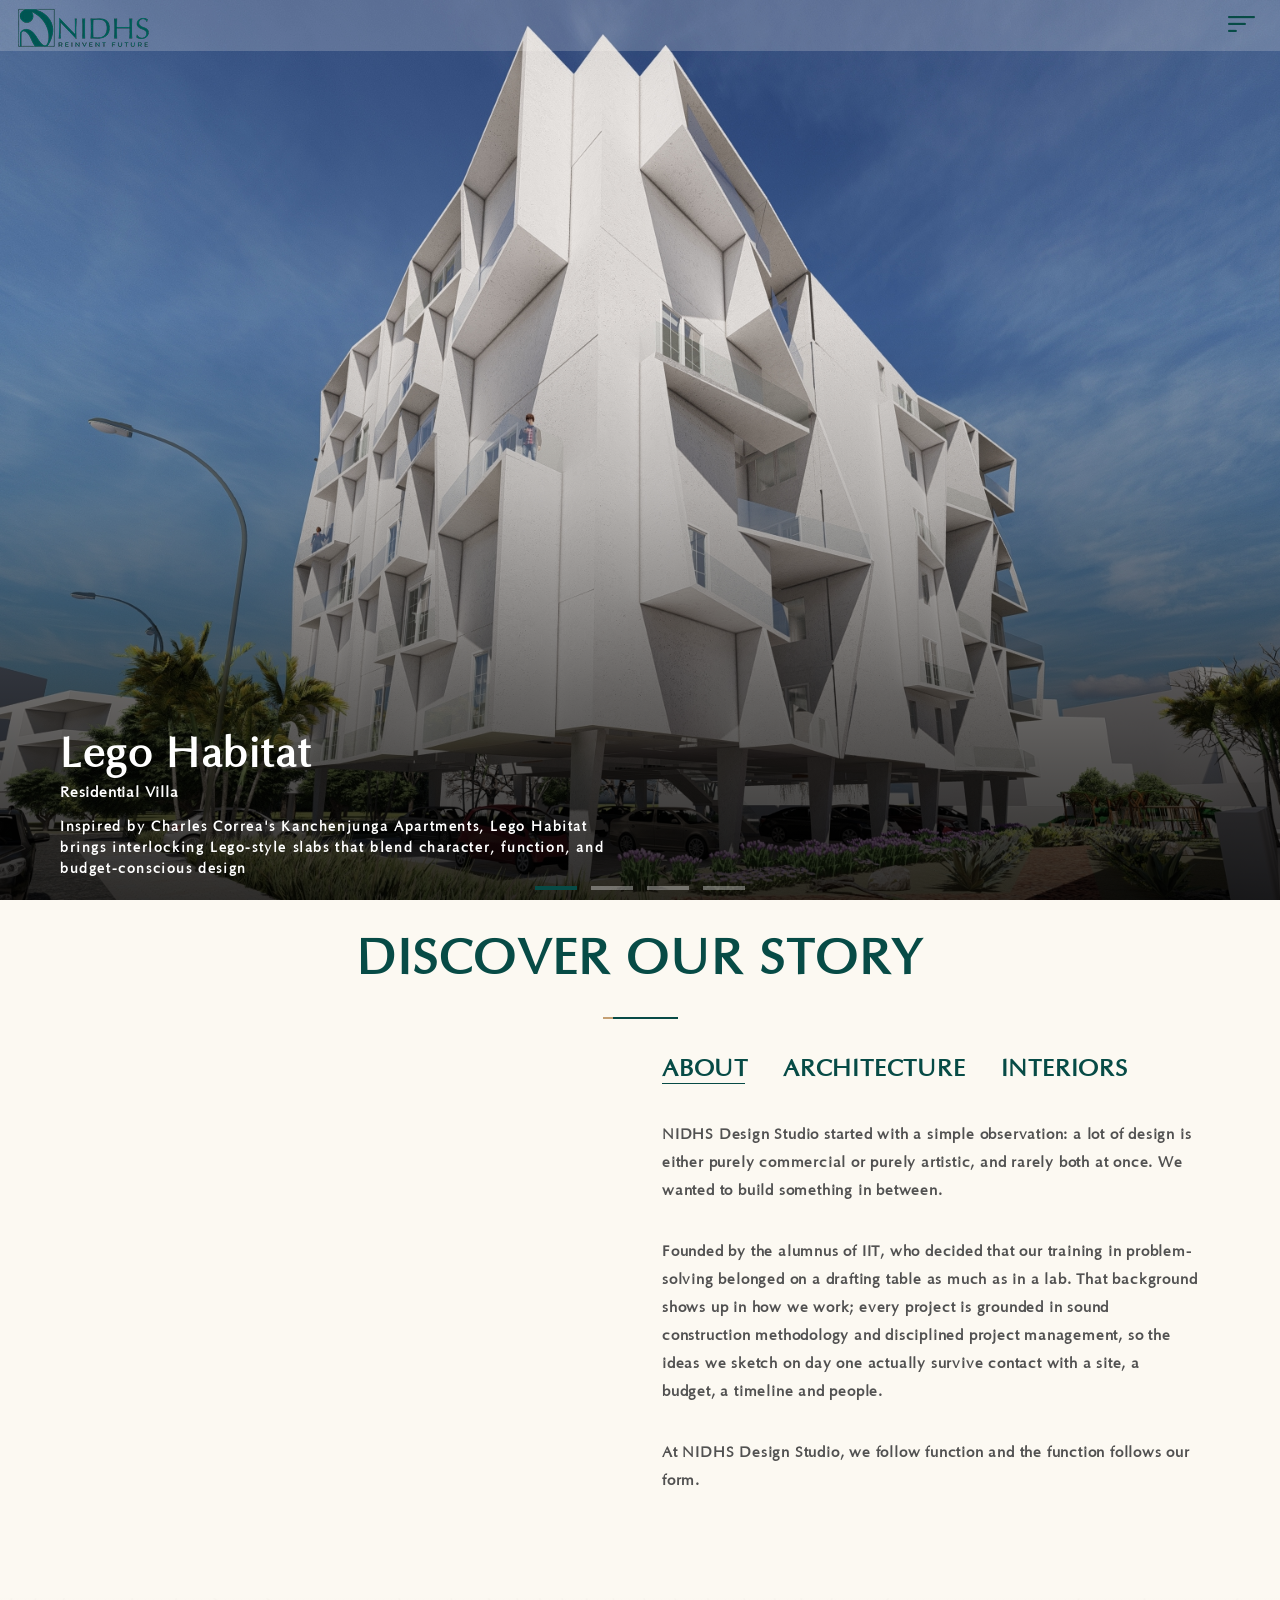
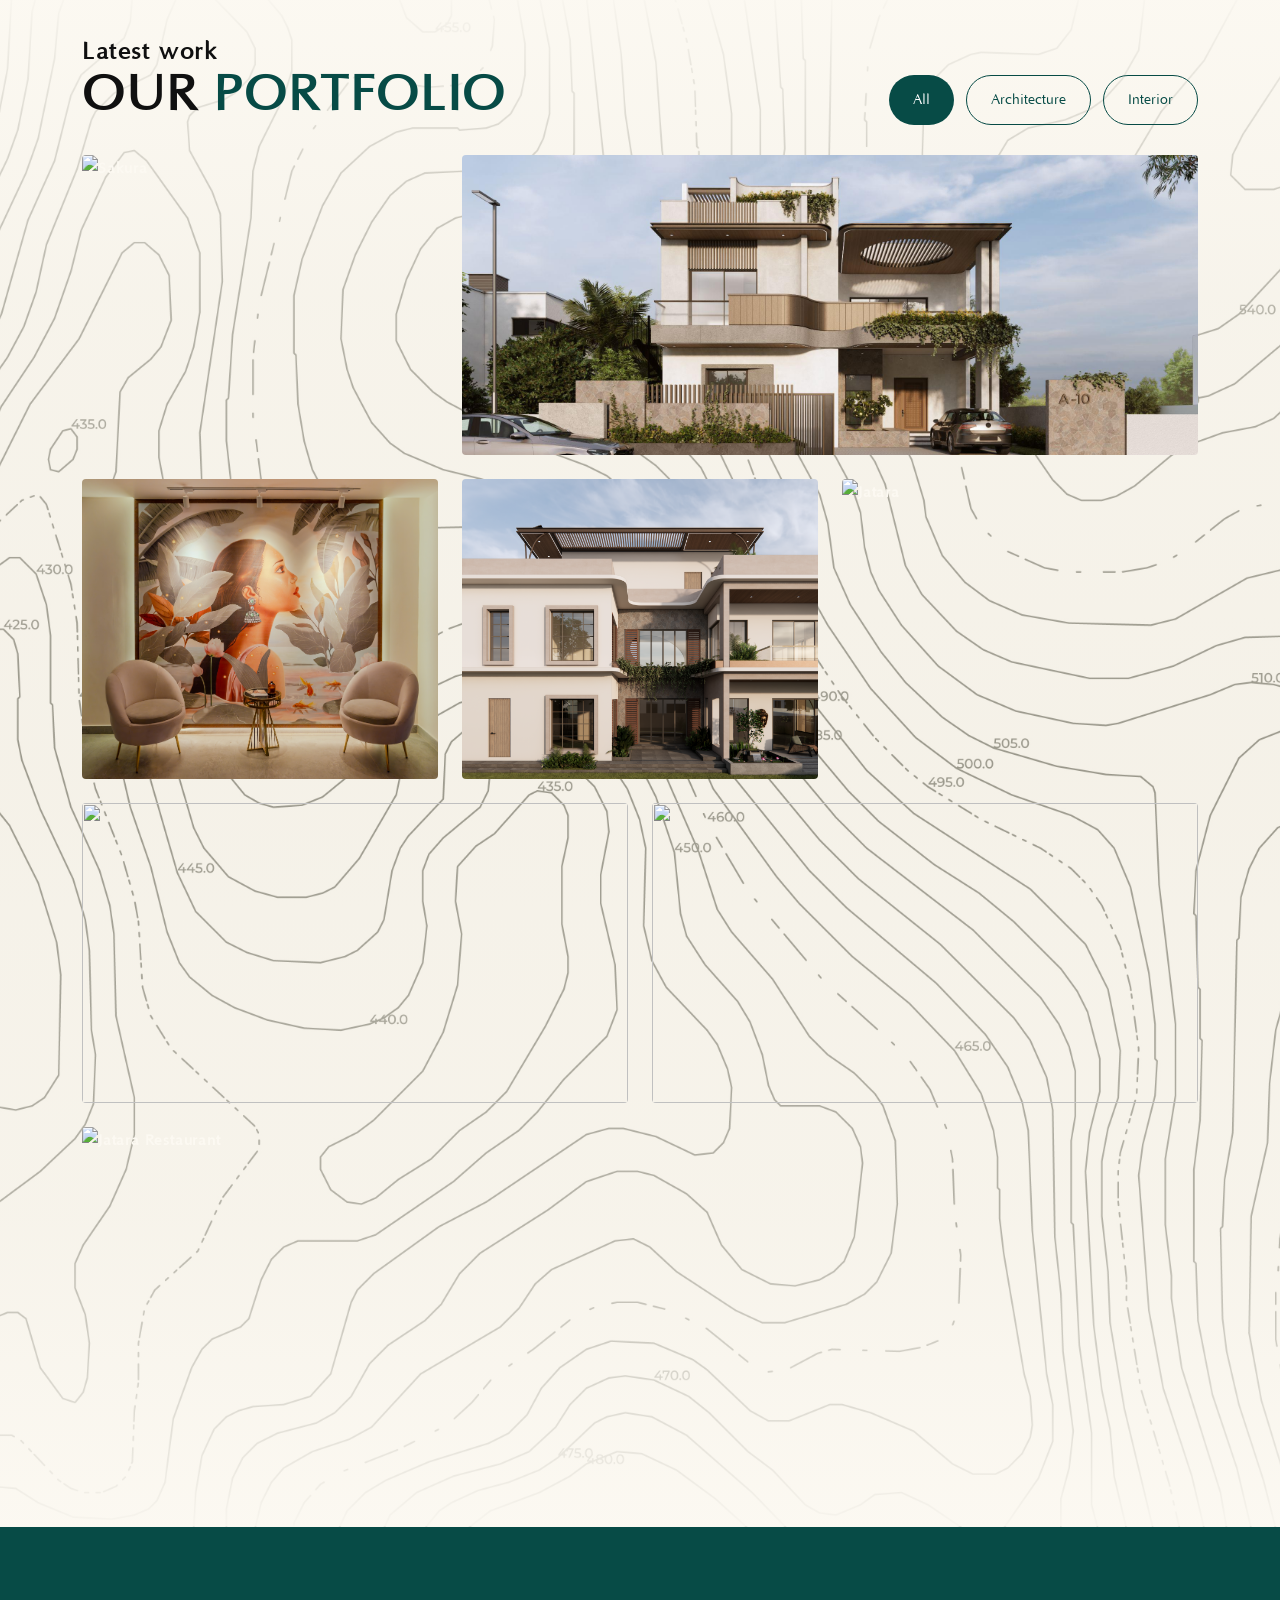
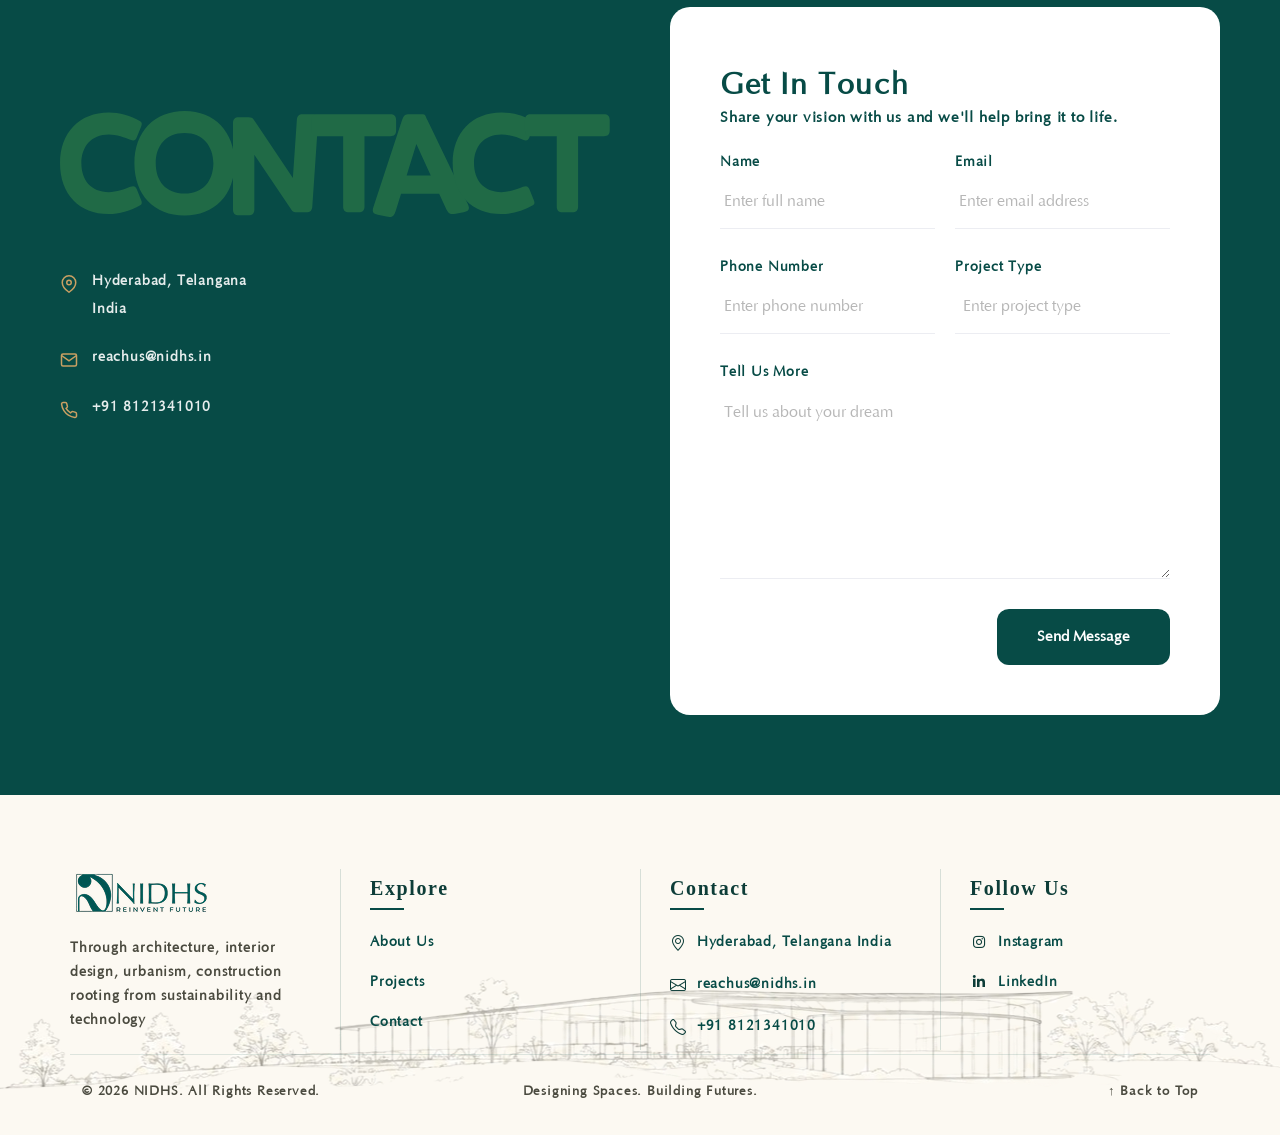
==== commit 282c2c63: "initial website deployment" ====
--- a/index.html
+++ b/index.html
@@ -100,7 +100,7 @@
 							<span class="fp-label">FEATURED PROJECT</span>
 							<h4>DOMINION </h4>
 							<p>Residential Apartment<br>Hyderabad, Telangana<br>2025</p>
-							<!-- <a href="sakura.html" class="view-project-link">VIEW PROJECT <i class="fas fa-arrow-right"></i></a> -->
+							<a href="dominion.html" class="view-project-link">VIEW PROJECT <i class="fas fa-arrow-right"></i></a>
 						</div>
 					</div>
 				</div>
@@ -131,7 +131,7 @@
 					<ul class="menu-nav-list">
 						<li><a href="#portfolio">PROJECTS </a></li>
 						<li><a href="#aboutus">ABOUT </a></li>
-						<li><a href="#blogs">BLOGS </a></li>
+						<!-- <li><a href="#blogs">BLOGS </a></li> -->
 						<li><a href="#contactus">CONTACT </a></li>
 					</ul>
 
@@ -213,10 +213,11 @@
 
 			<div class="hero-slider__slide is-active" data-index="0">
 				<img class="hero-slider__media" src="assets/images/1.jpg" alt="">
-				<div class="hero-slider__overlay"></div>
+				<!-- <div class="hero-slider__overlay"></div> -->
 				<div class="hero-slider__content">
 					<h1 class="hero-slider__title">Lego Habitat</h1>
-					<h3 class="hero-slider__subtitle">Inspired by Charles Correa's Kanchenjunga Apartments, Lego Habitat brings interlocking, Lego-style slabs to Hyderabad with spacious 3,200 sq. ft. 3 BHK homes that blend character, function, and budget-conscious design</h3>
+					<p class="hero-slider__tag">Residential Villa</p>
+					<h3 class="hero-slider__subtitle">Inspired by Charles Correa's Kanchenjunga Apartments, Lego Habitat brings interlocking Lego-style slabs that blend character, function, and budget-conscious design</h3>
 				</div>
 			</div>
 
@@ -224,30 +225,34 @@
 				<video class="hero-slider__media" autoplay muted playsinline >
 					<source src="assets/images/portfolio/DJI_0181.MP4" type="video/mp4">
 				</video>
-				<div class="hero-slider__overlay"></div>
+				<!-- <div class="hero-slider__overlay"></div> -->
 				<div class="hero-slider__content">
 					<h1 class="hero-slider__title">The Dominion</h1>
+					<p class="hero-slider__tag">Residential Apartment</p>
 					<h3 class="hero-slider__subtitle">Striking honeycomb facade brings geometric rhythm and playful pattern to this living space</h3>
 				</div>
 			</div>
 
 			<div class="hero-slider__slide" data-index="2">
 				<img class="hero-slider__media" src="assets/images/portfolio/A54/A54 - Elevation (6).png" alt="">
-				<div class="hero-slider__overlay"></div>
+				<!-- <div class="hero-slider__overlay"></div> -->
 				<div class="hero-slider__content">
 					<h1 class="hero-slider__title">Prathyusham</h1>
+					<p class="hero-slider__tag">Contemporary Villa</p>
 					<h3 class="hero-slider__subtitle">A serene villa that blends bold geometry with organic textures, creating spaces that breathe</h3>
 				</div>
 			</div>
 
 			<div class="hero-slider__slide" data-index="3">
 				<img class="hero-slider__media" src="assets/images/BTR A10 - Elevation 1.jpg" alt="">
-				<div class="hero-slider__overlay"></div>
 				<div class="hero-slider__content">
 					<h1 class="hero-slider__title">Varali</h1>
+					<p class="hero-slider__tag">Contemporary Villa</p>
 					<h3 class="hero-slider__subtitle">Contemporary villa with traditional wooden elements and courtyard at its heart</h3>
 				</div>
 			</div>
+
+
 
 		</div>
 
@@ -290,12 +295,9 @@
 				<div class="col-lg-6">
 					<div class="single-about-left wow fadeInLeft">
 						<div class="about-thumb">
-							<!-- <img src="assets/images/about/about-one.png" alt=""> -->
-							<img src="assets/images/about/cropped_LA Maniere Hotel 1.jpg" alt="">
-						</div>
-						<div class="about-button">
-							<a>About Us</a>
-						</div>
+							<img src="assets/images/casa_2.png" alt="">
+						</div>
+						
 					</div>
 				</div>
 				<div class="col-lg-6">
@@ -303,27 +305,21 @@
 						<div class="appoinment-tab">
 							<div class="tab">
 								<ul class="tabs">
-									<li class="boder"><a href="#">HISTORY</a></li>
+									<li><a href="#">About</a></li>
 									<li><a href="#">Architecture </a></li>
 									<li><a href="#">Interiors</a></li>
 								</ul> 
 								<div class="tab_content">
 									<div class="tabs_item">
 										<div class="post-comment-description">
-											<p> NIDHS Design Studio started with a simple observation: a lot of design is either purely commercial or purely artistic, and rarely both at once. We wanted to build something in between.</p>
-											<p>Founded by the alumni of IIT, who decided that our training in problem-solving belonged on a drafting table as much as in a lab. That background shows up in how we work; every project is grounded in sound construction methodology and disciplined project management, so the ideas we sketch on day one actually survive contact with a site, a budget, a timeline and people. </p>
+											<p>NIDHS Design Studio started with a simple observation: a lot of design is either purely commercial or purely artistic, and rarely both at once. We wanted to build something in between.</p>
+											<p>Founded by the alumnus of IIT, who decided that our training in problem-solving belonged on a drafting table as much as in a lab. That background shows up in how we work; every project is grounded in sound construction methodology and disciplined project management, so the ideas we sketch on day one actually survive contact with a site, a budget, a timeline and people. </p>
+											<p>At NIDHS Design Studio, we follow function and the function follows our form.</p>
 										</div>
-										<!-- <div class="tab-thumb">
-											<img src="assets/images/about/about-1.jpg" alt="">
-										</div> -->
-										<div class="tab-title">
-											<h3>At NIDHS Design Studio</h3>
-											<p>We don't just build structures; we craft legacies.</p>
-										</div>
-									</div> 
+									</div>
 									<div class="tabs_item">
 										<div class="post-comment-description">
-											<p>We design buildings that hold up to scrutiny - structurally, functionally, and visually. Our approach starts with how a space will actually be used, not just how it will photograph. </p>
+											<p> We design buildings that hold up to scrutiny - visually, functionally and structurally. Our approach starts with how a space will actually be used, not just how it will photograph. </p>
 										</div>
 										<div class="tab-thumb">
 											<img src="assets/images/about/cropped_San Francisco project.jpeg" alt="">
@@ -332,7 +328,7 @@
 									</div> 
 									<div class="tabs_item">
 										<div class="post-comment-description">
-											<p>Good interiors solve a problem before they express a style. We design homes, offices, and commercial spaces that fit the people using them - their habits, their scale, their budget — and still look like something worth walking into. </p>
+											<p>What makes a volume worth walking into ? Good interiors! They solve a problem before they express a style. We design homes, offices, and commercial spaces that fit the people using them - their habits, scale, and budget turning just volumes into breathable and beautiful spaces. </p>
 										</div> 
 										<div class="tab-thumb">
 											<img src="assets/images/about/Interior_Daughter bedroom view 8.jpg" alt="">
@@ -375,7 +371,7 @@
 			
 			<div class="pf-grid">
 
-				<div class="pf-box" data-category="architecture">
+				<div class="pf-box" data-category="interior">
 					<div class="pf-thumb">
 						<img src="assets/images/portfolio/sakura/DMP00426-HDR.jpg" alt="Sakura">
 					</div>
@@ -463,7 +459,7 @@
 						<div class="pf-button"><a href="./jatara.html">View Details</a></div>
 					</div>
 				</div>
-
+				
 			</div>
 		</div>
 	</div>
@@ -700,7 +696,7 @@
 							</a>
 						</div>
 						<div class="company-info-desc">
-							<p>THROUGH ARCHITECTURE, INTERIOR DESIGN, URBANISM, CONSTRUCTION ROOTING FROM SUSTAINABILTY AND TECHNOLOGY</p>
+							<p>Through architecture, interior design, urbanism, construction rooting from sustainability and technology</p>
 						</div>
 					</div>
 				</div>
@@ -716,7 +712,7 @@
 								<ul>
 									<li><a class="a" href="#aboutus">About Us</a></li>
 									<li><a class="a" href="#portfolio">Projects</a></li>
-									<li><a class="a" href="#blogs">Blogs</a></li>
+									<!-- <li><a class="a" href="#blogs">Blogs</a></li> -->
 									<li><a class="a" href="#contactus">Contact</a></li>
 								</ul>
 							</div>
@@ -1020,7 +1016,7 @@
 			`Project Type- ${encodeURIComponent(projectType)}%0A` +
 			`My Message- ${encodeURIComponent(message)}`;
 
-		const whatsappNumber = "919908818319"; // country code + number, no + or spaces
+		const whatsappNumber = "918121341010"; // country code + number, no + or spaces
 		const url = `https://wa.me/${whatsappNumber}?text=${text}`;
 
 		window.open(url, '_blank');
--- a/assets/css/style.css
+++ b/assets/css/style.css
@@ -294,6 +294,7 @@
 .hendre_nav_manu.left-sidebar a.logo_img {
     margin-top: 120px;
     display: inline-block;
+    height: 50px;
 }
 
 .hendre_nav_manu.left-sidebar .hendre_menu>ul>li {
@@ -1003,7 +1004,7 @@
     align-items: baseline;
     gap: 14px;
     /* font-family: 'Playfair Display', serif; */
-    font-size: 40px;
+    font-size: 28px;
     color: #0d3d38;
     padding: 14px 0;
     transition: color 0.3s ease, padding-left 0.3s ease;
@@ -1075,7 +1076,7 @@
         padding: 40px 30px;
     }
     .menu-nav-list li a {
-        font-size: 30px;
+        font-size: 24px;
     }
     .menu-contact-row {
         flex-direction: column;
@@ -12293,6 +12294,42 @@
     height: 100%;
 }
 
+
+/* bottom black gradient over the image */
+.hero-slider__slide::after {
+    content: "";
+    position: absolute;
+    left: 0;
+    right: 0;
+    bottom: 0;
+    height: 65%;                 /* how far up the gradient reaches */
+    z-index: 1;                  /* above the image, below the content */
+    pointer-events: none;
+    background: linear-gradient(
+        to top,
+        rgba(0, 0, 0, 0.80) 0%,
+        rgba(0, 0, 0, 0.55) 35%,
+        rgba(0, 0, 0, 0.20) 70%,
+        rgba(0, 0, 0, 0) 100%
+    );
+}
+
+/* text sits on top of the gradient */
+.hero-slider__content {
+    position: absolute;
+    left: 60px;
+    bottom: 60px;
+    z-index: 2;
+    max-width: 720px;
+    color: #fff;
+    pointer-events: none;
+    /* remove the old background, padding and ::before band */
+}
+
+.hero-slider__content::before {
+    content: none;
+}
+
 .hero-slider__media {
     position: absolute;
     inset: 0;
@@ -12305,12 +12342,18 @@
     position: absolute;
     inset: 0;
     z-index: 1;
-    background: linear-gradient(
+    /* background: linear-gradient(
         to top right,
         rgba(255, 255, 255, 0.2) 0%,
         rgba(255, 255, 255, 0.6) 25%,
         rgba(255, 255, 255, 0.25) 45%,
         rgba(255, 255, 255, 0) 65%
+    ); */
+    background: radial-gradient(
+        circle at bottom left,
+        rgba(255, 255, 255, 0.6) 0%,
+        rgba(255, 255, 255, 0.25) 35%,
+        rgba(255, 255, 255, 0) 65%
     );
     pointer-events: none;
 }
@@ -12318,15 +12361,78 @@
 .hero-slider__content {
     position: absolute;
     left: 60px;
-    bottom: 120px;
+    bottom: 20px;
     z-index: 2;
     color: #074B46;
     pointer-events: none;
-    max-width: 520px;
+    max-width: 650px;
+    /* background: linear-gradient(
+        to right,
+        rgba(255, 255, 255, 0.55) 0%,
+        rgba(255, 255, 255, 0.35) 35%,
+        rgba(255, 255, 255, 0) 60%
+    ); */
+}
+
+/* .hero-slider__content {
+    position: absolute;
+    left: 0;
+    right: 0;
+    bottom: 60px;
+    padding: 20px 60px;
+    box-sizing: border-box;
+    z-index: 2;
+    color: #074B46;
+    pointer-events: none;
+    background: linear-gradient(
+        to right,
+        rgba(255, 255, 255, 0.65) 0%,
+        rgba(255, 255, 255, 0.55) 50%,
+        rgba(255, 255, 255, 0.35) 100%
+    );
+} */
+
+/* .hero-slider__content {
+    position: absolute;
+    left: 0;
+    right: 0;
+    bottom: 60px;
+    z-index: 2;
+    color: #074B46;
+    pointer-events: none;
+    box-sizing: border-box;
+    padding: 20px 100px;
+} */
+
+/* the translucent band lives here, behind the text */
+/* .hero-slider__content::before {
+    content: "";
+    position: absolute;
+    inset: 0;
+    z-index: -1;
+    background: rgba(255, 255, 255, 0.55);
+
+    -webkit-mask-image:
+        linear-gradient(to right, transparent 0%, #000 12%, #000 88%, transparent 100%),
+        linear-gradient(to bottom, transparent 0%, #000 25%, #000 75%, transparent 100%);
+    -webkit-mask-composite: source-in;
+    mask-image:
+        linear-gradient(to right, transparent 0%, #000 12%, #000 88%, transparent 100%),
+        linear-gradient(to bottom, transparent 0%, #000 25%, #000 75%, transparent 100%);
+    mask-composite: intersect;
+} */
+
+
+.hero-slider__title,
+.hero-slider__tag,
+.hero-slider__subtitle {
+    /* text-shadow: 0 2px 10px rgba(0, 0, 0, 0.6); */
+    color: white;
+    margin-bottom: 0px !important;
 }
 
 .hero-slider__title {
-    font-size: 56px;
+    font-size: 42px;
     line-height: 1.15;
     letter-spacing: 0.3rem;
     font-weight: 600;
@@ -12335,17 +12441,22 @@
 }
 
 .hero-slider__subtitle {
-    font-size: 18px;
+    /* color: #4a4a3f; */
+    /* color: white; */
+    font-size: 14px;
     line-height: 1.5;
     /* letter-spacing: 0.05rem; */
     font-weight: 600;
-    margin: 16px 0 0;
+    margin: 10px 0 0;
     max-width: 560px;
 }
+/* .hero-slider__tag{
+    color: white;
+} */
 
 .hero-slider__dots {
     position: absolute;
-    bottom: 40px;
+    bottom: 10px;
     left: 50%;
     transform: translateX(-50%);
     z-index: 3;
